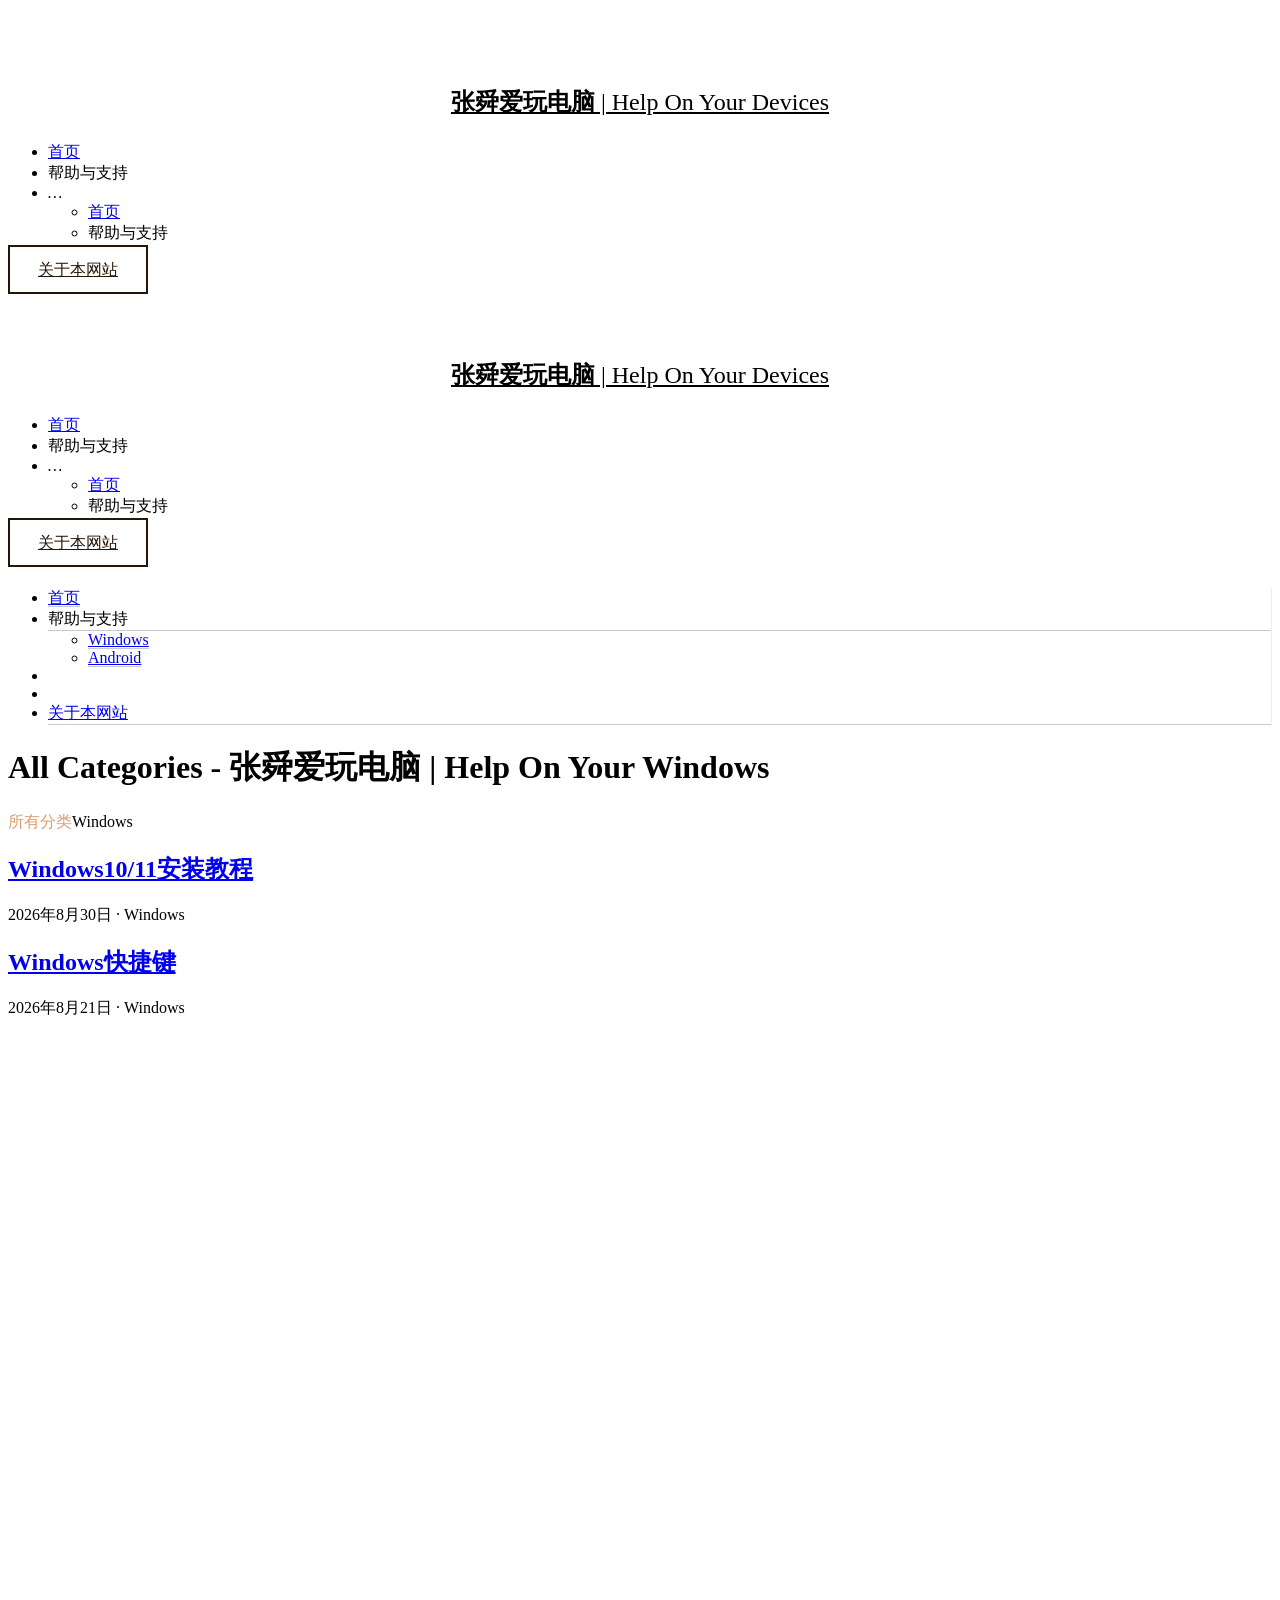
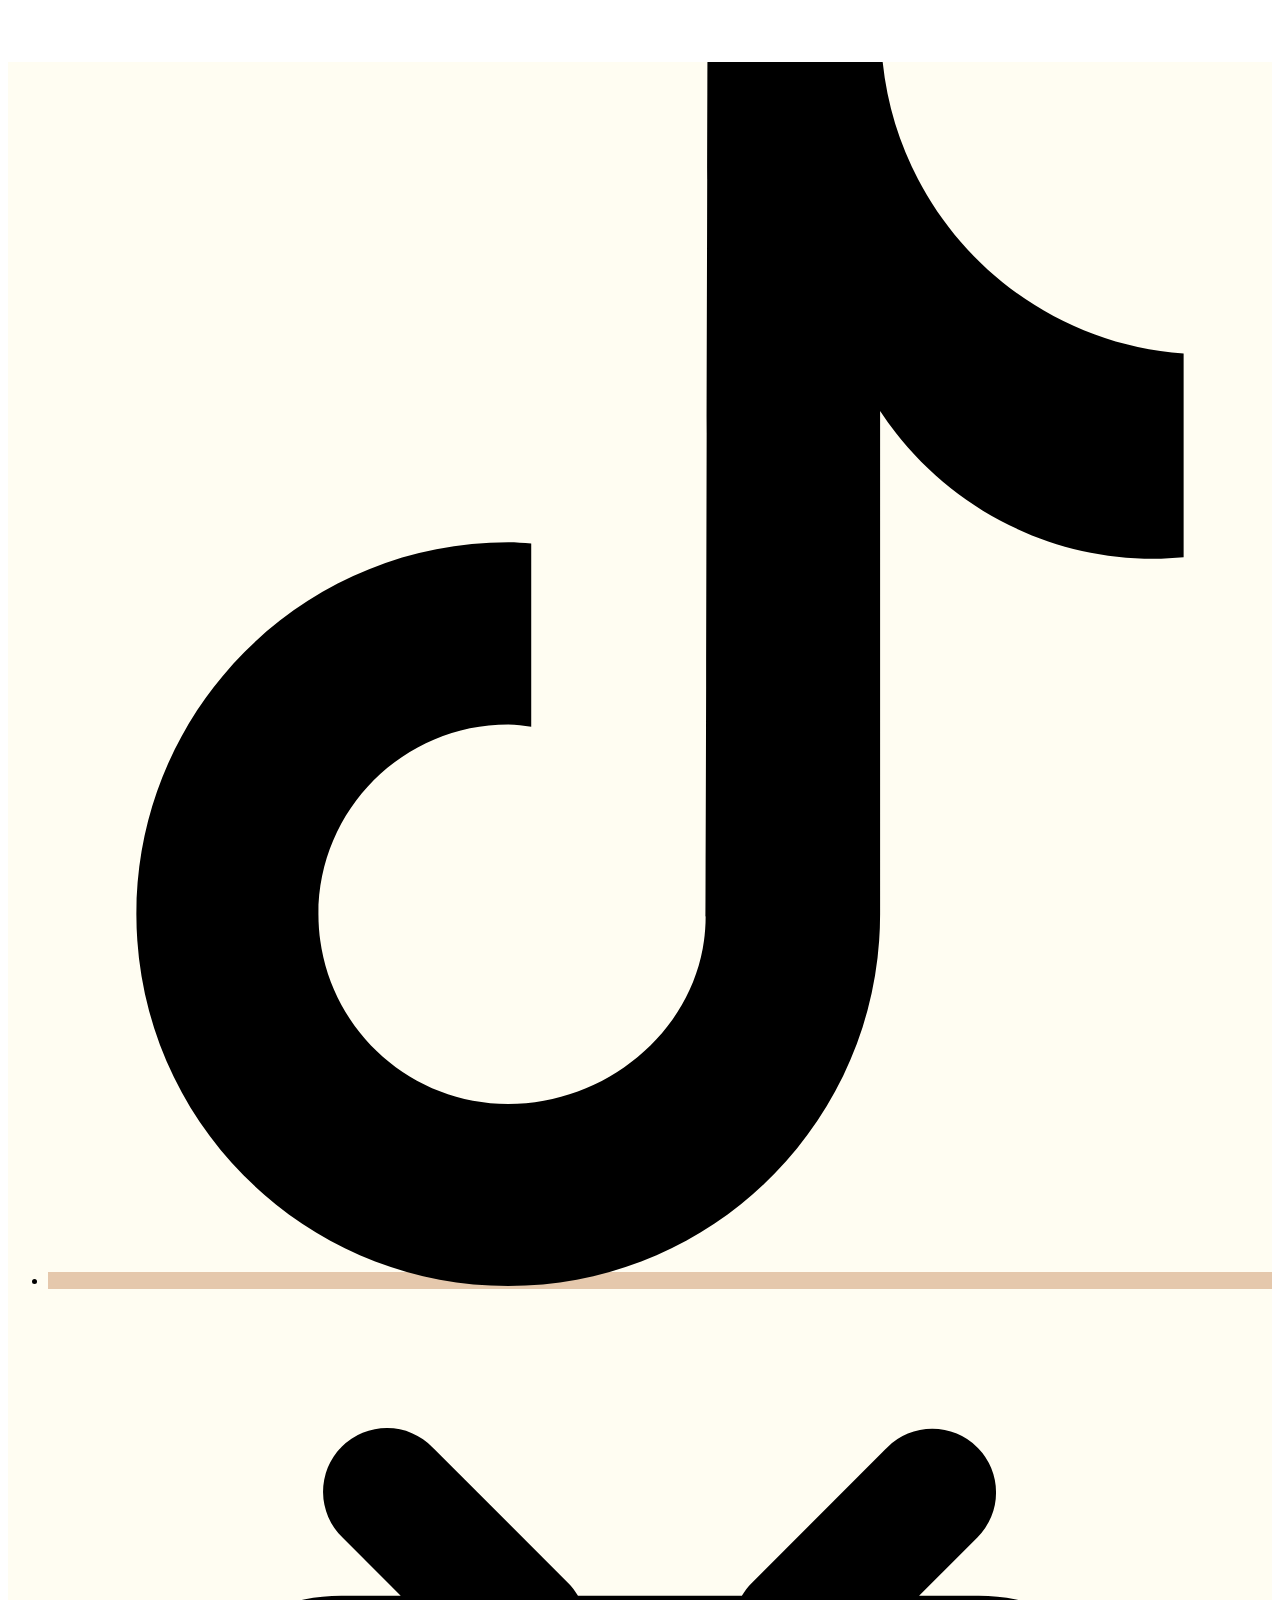
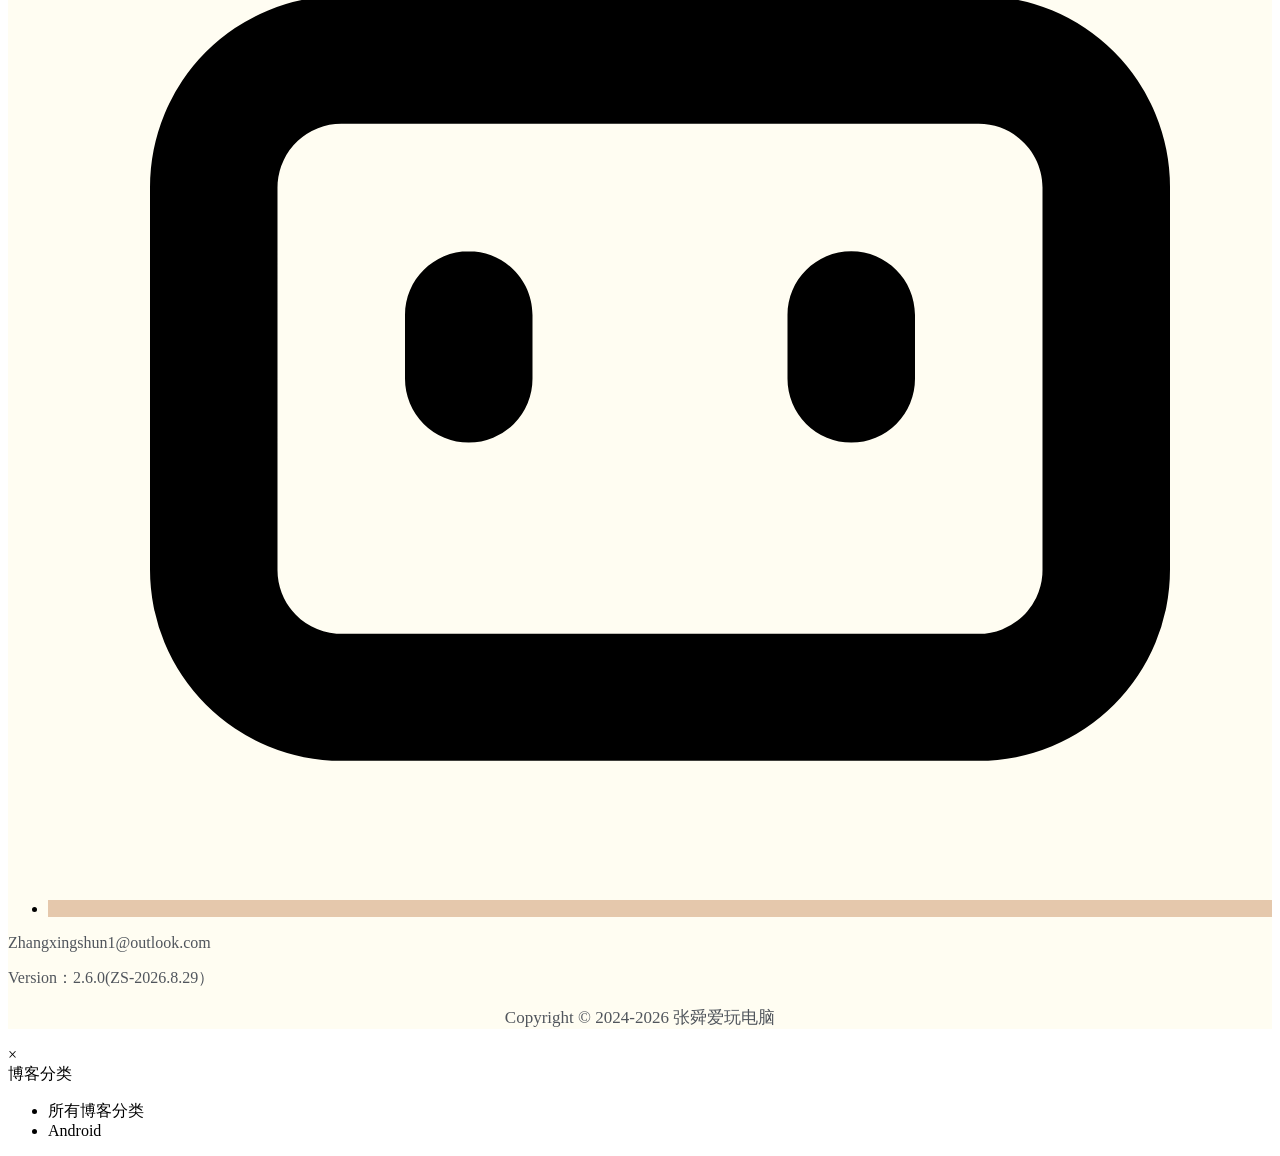
==== index.html @ d5bbf677 "Add static site root pages, blog and pages" ====
<!DOCTYPE html>
<html itemscope="" itemtype="http://schema.org/WebPage" lang="zh-CN" xmlns="http://www.w3.org/1999/xhtml" xmlns:og="http://ogp.me/ns#"><head>
<link rel="stylesheet" href="../../assets/css/inline-blog-categories-index.css"/>

<title>All Categories - 张舜爱玩电脑 | Help On Your Windows</title>
<!-- removing_gon has activated 100%, so we add not_removing_gon rollout for specific user -->


<meta content="text/html; charset=utf-8" http-equiv="Content-Type"/>
<meta content="width=device-width,initial-scale=1.0,user-scalable=yes,minimum-scale=1.0,maximum-scale=3.0" id="viewport" name="viewport"/>
<meta content="#ffffff" name="theme-color"/>




<link href="../../assets/main_v4.120c3380bda7862e0015.bundle-013b46f3.css" media="screen" rel="stylesheet" type="text/css"/>
<link defer="true" href="../../assets/FvThOzn_oIb22xNpss5MtjFCdyRO-04b8ef7e.png" rel="shortcut icon" type="image/x-icon"/>

<meta content="website" property="og:type"/>
<meta content="张舜爱玩电脑 | Help On Your Windows" property="og:title"/>

<meta content="../../assets/FvThOzn_oIb22xNpss5MtjFCdyRO-04b8ef7e.png" property="og:image"/>
<meta content="张舜爱玩电脑 | Help On Your Windows" property="og:site_name"/>
<meta content="2019-2026 Help On Your Windows" property="og:description"/>
<meta content="张舜爱玩电脑 | Help On Your Windows" itemprop="name"/>
<meta content="2019-2026 Help On Your Windows" itemprop="description"/>
<meta content="../../assets/FvThOzn_oIb22xNpss5MtjFCdyRO-04b8ef7e.png" itemprop="image"/>
<meta content="summary" name="twitter:card"/>
<meta content="张舜爱玩电脑 | Help On Your Windows" name="twitter:title"/>
<meta content="2019-2026 Help On Your Windows" name="twitter:description"/>
<meta content="../../assets/FvThOzn_oIb22xNpss5MtjFCdyRO-04b8ef7e.png" name="twitter:image"/>
<meta content="2019-2026 Help On Your Windows" name="description"/>
<meta content="" name="keywords"/>


<link href="../../assets/FvThOzn_oIb22xNpss5MtjFCdyRO-04b8ef7e.png" rel="apple-touch-icon" sizes="58x58"/>
<link href="../../assets/FvThOzn_oIb22xNpss5MtjFCdyRO-04b8ef7e.png" rel="apple-touch-icon" sizes="76x76"/>
<link href="../../assets/FvThOzn_oIb22xNpss5MtjFCdyRO-04b8ef7e.png" rel="apple-touch-icon" sizes="80x80"/>
<link href="../../assets/FvThOzn_oIb22xNpss5MtjFCdyRO-04b8ef7e.png" rel="apple-touch-icon" sizes="87x87"/>
<link href="../../assets/FvThOzn_oIb22xNpss5MtjFCdyRO-04b8ef7e.png" rel="apple-touch-icon" sizes="114x114"/>
<link href="../../assets/FvThOzn_oIb22xNpss5MtjFCdyRO-04b8ef7e.png" rel="apple-touch-icon" sizes="120x120"/>
<link href="../../assets/FvThOzn_oIb22xNpss5MtjFCdyRO-04b8ef7e.png" rel="apple-touch-icon" sizes="152x152"/>
<link href="../../assets/FvThOzn_oIb22xNpss5MtjFCdyRO-04b8ef7e.png" rel="apple-touch-icon" sizes="167x167"/>
<link href="../../assets/FvThOzn_oIb22xNpss5MtjFCdyRO-04b8ef7e.png" rel="apple-touch-icon" sizes="180x180"/>



<!-- CUSTOM_CODE_START -->
<!-- CUSTOM_CODE_END -->



<link href="../../assets/css/fonts.css" rel="stylesheet"/><link href="../../assets/css/site.css" rel="stylesheet"/><link href="../../assets/css/runtime.css" rel="stylesheet"/></head>
<body class="show_category locale-zh-CN" data-mobile-new-breakpoint-stage="1" id="user_sites" theme_name="s5-theme">
<div class="product-sxl" data-id="13001093" id="s-page-container">
<style>#nav-popover-panel.nav-dropdown-popover{z-index:999999;padding:0 0;width:-webkit-max-content;width:-moz-max-content;width:max-content;}#nav-popover-panel.nav-dropdown-popover .inner-content{background-color:white;border:none;border-radius:0;padding:unset;}#nav-popover-panel.nav-dropdown-popover .inner-content .panel-container{background-color:white;display:-webkit-box;display:-webkit-flex;display:-ms-flexbox;display:flex;}#nav-popover-panel.nav-dropdown-popover .inner-content .panel-container .sub-panel{border-left:solid 1px white;}#nav-popover-panel.nav-dropdown-popover .inner-content .panel-container .main-panel,#nav-popover-panel.nav-dropdown-popover .inner-content .panel-container .sub-panel{max-height:46vh;overflow-y:auto;}#nav-popover-panel.nav-dropdown-popover .inner-content .panel-container .main-panel .inner-container,#nav-popover-panel.nav-dropdown-popover .inner-content .panel-container .sub-panel .inner-container{display:-webkit-box;display:-webkit-flex;display:-ms-flexbox;display:flex;}#nav-popover-panel.nav-dropdown-popover .inner-content .panel-container .main-panel ul,#nav-popover-panel.nav-dropdown-popover .inner-content .panel-container .sub-panel ul{background-color:white;padding:0 0;display:-webkit-box;display:-webkit-flex;display:-ms-flexbox;display:flex;-webkit-flex-direction:column;-ms-flex-direction:column;flex-direction:column;text-align:left;box-shadow:none;margin:0;}#nav-popover-panel.nav-dropdown-popover .inner-content .panel-container .main-panel ul li,#nav-popover-panel.nav-dropdown-popover .inner-content .panel-container .sub-panel ul li{width:100%;padding:0 0;margin-left:0;margin-right:0;}#nav-popover-panel.nav-dropdown-popover .inner-content .panel-container .main-panel ul li a,#nav-popover-panel.nav-dropdown-popover .inner-content .panel-container .sub-panel ul li a,#nav-popover-panel.nav-dropdown-popover .inner-content .panel-container .main-panel ul li .s-nav-dropdown-item,#nav-popover-panel.nav-dropdown-popover .inner-content .panel-container .sub-panel ul li .s-nav-dropdown-item{display:-webkit-box;display:-webkit-flex;display:-ms-flexbox;display:flex;-webkit-align-items:center;-webkit-box-align:center;-ms-flex-align:center;align-items:center;outline:none;padding:15px;max-width:300px;box-sizing:border-box;cursor:pointer;word-break:break-word;left:0;border:none;background-color:inherit;}#nav-popover-panel.nav-dropdown-popover .inner-content .panel-container .main-panel ul li a:hover,#nav-popover-panel.nav-dropdown-popover .inner-content .panel-container .sub-panel ul li a:hover,#nav-popover-panel.nav-dropdown-popover .inner-content .panel-container .main-panel ul li .s-nav-dropdown-item:hover,#nav-popover-panel.nav-dropdown-popover .inner-content .panel-container .sub-panel ul li .s-nav-dropdown-item:hover,#nav-popover-panel.nav-dropdown-popover .inner-content .panel-container .main-panel ul li a.selected,#nav-popover-panel.nav-dropdown-popover .inner-content .panel-container .sub-panel ul li a.selected,#nav-popover-panel.nav-dropdown-popover .inner-content .panel-container .main-panel ul li .s-nav-dropdown-item.selected,#nav-popover-panel.nav-dropdown-popover .inner-content .panel-container .sub-panel ul li .s-nav-dropdown-item.selected{background-color:inherit;}#nav-popover-panel.nav-dropdown-popover .inner-content .panel-container .main-panel ul li a:hover,#nav-popover-panel.nav-dropdown-popover .inner-content .panel-container .sub-panel ul li a:hover,#nav-popover-panel.nav-dropdown-popover .inner-content .panel-container .main-panel ul li .s-nav-dropdown-item:hover,#nav-popover-panel.nav-dropdown-popover .inner-content .panel-container .sub-panel ul li .s-nav-dropdown-item:hover{background-color:white;}#nav-popover-panel.nav-dropdown-popover .inner-content .panel-container .main-panel ul li a:before,#nav-popover-panel.nav-dropdown-popover .inner-content .panel-container .sub-panel ul li a:before,#nav-popover-panel.nav-dropdown-popover .inner-content .panel-container .main-panel ul li .s-nav-dropdown-item:before,#nav-popover-panel.nav-dropdown-popover .inner-content .panel-container .sub-panel ul li .s-nav-dropdown-item:before,#nav-popover-panel.nav-dropdown-popover .inner-content .panel-container .main-panel ul li a:after,#nav-popover-panel.nav-dropdown-popover .inner-content .panel-container .sub-panel ul li a:after,#nav-popover-panel.nav-dropdown-popover .inner-content .panel-container .main-panel ul li .s-nav-dropdown-item:after,#nav-popover-panel.nav-dropdown-popover .inner-content .panel-container .sub-panel ul li .s-nav-dropdown-item:after{content:none;}#nav-popover-panel.nav-dropdown-popover .inner-content .panel-container .main-panel ul li a .s-nav-text,#nav-popover-panel.nav-dropdown-popover .inner-content .panel-container .sub-panel ul li a .s-nav-text,#nav-popover-panel.nav-dropdown-popover .inner-content .panel-container .main-panel ul li .s-nav-dropdown-item .s-nav-text,#nav-popover-panel.nav-dropdown-popover .inner-content .panel-container .sub-panel ul li .s-nav-dropdown-item .s-nav-text,#nav-popover-panel.nav-dropdown-popover .inner-content .panel-container .main-panel ul li a .s-nav-dropdown-text,#nav-popover-panel.nav-dropdown-popover .inner-content .panel-container .sub-panel ul li a .s-nav-dropdown-text,#nav-popover-panel.nav-dropdown-popover .inner-content .panel-container .main-panel ul li .s-nav-dropdown-item .s-nav-dropdown-text,#nav-popover-panel.nav-dropdown-popover .inner-content .panel-container .sub-panel ul li .s-nav-dropdown-item .s-nav-dropdown-text{line-height:1.5;background:inherit;color:inherit;word-break:break-word;overflow :hidden;text-overflow:ellipsis;display:-webkit-box;-webkit-line-clamp:2;-webkit-box-orient:vertical;}#nav-popover-panel.nav-dropdown-popover .inner-content .panel-container .main-panel ul li a:not(.selected),#nav-popover-panel.nav-dropdown-popover .inner-content .panel-container .sub-panel ul li a:not(.selected),#nav-popover-panel.nav-dropdown-popover .inner-content .panel-container .main-panel ul li .s-nav-dropdown-item:not(.selected),#nav-popover-panel.nav-dropdown-popover .inner-content .panel-container .sub-panel ul li .s-nav-dropdown-item:not(.selected){color:#2e2e2f;}.css-12ihcb7#nav-popover-panel.nav-dropdown-popover{position:fixed;left:0px;top:0px;right:px;bottom:px;display:none;padding-top:0px;margin-left:unset !important;}.css-12ihcb7#nav-popover-panel.nav-dropdown-popover .inner-content{box-shadow:none;}.css-12ihcb7#nav-popover-panel.nav-dropdown-popover .inner-content .panel-container{-webkit-flex-direction:row;-ms-flex-direction:row;flex-direction:row;}.css-12ihcb7#nav-popover-panel.nav-dropdown-popover .inner-content .panel-container .main-panel ul li a:hover,.css-12ihcb7#nav-popover-panel.nav-dropdown-popover .inner-content .panel-container .sub-panel ul li a:hover,.css-12ihcb7#nav-popover-panel.nav-dropdown-popover .inner-content .panel-container .main-panel ul li .s-nav-dropdown-item:hover,.css-12ihcb7#nav-popover-panel.nav-dropdown-popover .inner-content .panel-container .sub-panel ul li .s-nav-dropdown-item:hover,.css-12ihcb7#nav-popover-panel.nav-dropdown-popover .inner-content .panel-container .main-panel ul li a.selected,.css-12ihcb7#nav-popover-panel.nav-dropdown-popover .inner-content .panel-container .sub-panel ul li a.selected,.css-12ihcb7#nav-popover-panel.nav-dropdown-popover .inner-content .panel-container .main-panel ul li .s-nav-dropdown-item.selected,.css-12ihcb7#nav-popover-panel.nav-dropdown-popover .inner-content .panel-container .sub-panel ul li .s-nav-dropdown-item.selected{color:#d47125;}.css-12ihcb7#nav-popover-panel.nav-dropdown-popover .inner-content .panel-container .main-panel ul li a i.fa,.css-12ihcb7#nav-popover-panel.nav-dropdown-popover .inner-content .panel-container .sub-panel ul li a i.fa,.css-12ihcb7#nav-popover-panel.nav-dropdown-popover .inner-content .panel-container .main-panel ul li .s-nav-dropdown-item i.fa,.css-12ihcb7#nav-popover-panel.nav-dropdown-popover .inner-content .panel-container .sub-panel ul li .s-nav-dropdown-item i.fa{margin:0 0 0 10px;}#s-content .css-p1lqz7.s-common-button.s-custom-btn,#section-selector-wrapper .css-p1lqz7.s-common-button.s-custom-btn,#s-use-site-style-config-container .css-p1lqz7.s-common-button.s-custom-btn{color:#271507;border:2px solid #271507;background:transparent;padding:14px 28px;}.css-pa7kn5 .s-top-padding-large.s-section:not(.s-slider-section):not(.s-grid-section),.css-pa7kn5 .s-top-padding-large.s-grid-section:not(._wide),.css-pa7kn5 .s-top-padding-large.s-new-grid-section:not(.padding-adjust),.css-pa7kn5 .s-top-padding-large.s-section.s-new-grid-section.padding-adjust{padding-top:150px !important;}.css-pa7kn5 .s-bottom-padding-large.s-section:not(.s-slider-section):not(.s-grid-section),.css-pa7kn5 .s-bottom-padding-large.s-grid-section:not(._wide):not(.padding-adjust),.css-pa7kn5 .s-bottom-padding-large.s-new-grid-section:not(.padding-adjust),.css-pa7kn5 .s-bottom-padding-large.s-section.s-new-grid-section.padding-adjust{padding-bottom:150px !important;}.css-pa7kn5 .s-top-padding-half.s-section:not(.s-slider-section):not(.s-grid-section),.css-pa7kn5 .s-top-padding-half.s-grid-section:not(._wide):not(.padding-adjust),.css-pa7kn5 .s-top-padding-half.s-new-grid-section:not(.padding-adjust),.css-pa7kn5 .s-top-padding-half.s-section.s-new-grid-section.padding-adjust{padding-top:138px;}@media screen and (max-width:767px){.css-pa7kn5 .s-top-padding-half.s-section:not(.s-slider-section):not(.s-grid-section),.css-pa7kn5 .s-top-padding-half.s-grid-section:not(._wide):not(.padding-adjust),.css-pa7kn5 .s-top-padding-half.s-new-grid-section:not(.padding-adjust),.css-pa7kn5 .s-top-padding-half.s-section.s-new-grid-section.padding-adjust{padding-top:125px;}}.css-pa7kn5 .s-bottom-padding-half.s-section:not(.s-slider-section):not(.s-grid-section),.css-pa7kn5 .s-bottom-padding-half.s-grid-section:not(._wide):not(.padding-adjust),.css-pa7kn5 .s-bottom-padding-half.s-new-grid-section:not(.padding-adjust),.css-pa7kn5 .s-bottom-padding-half.s-section.s-new-grid-section.padding-adjust{padding-bottom:calc( 40px + 0px );}@media screen and (max-width:767px){.css-pa7kn5 .s-bottom-padding-half.s-section:not(.s-slider-section):not(.s-grid-section),.css-pa7kn5 .s-bottom-padding-half.s-grid-section:not(._wide):not(.padding-adjust),.css-pa7kn5 .s-bottom-padding-half.s-new-grid-section:not(.padding-adjust),.css-pa7kn5 .s-bottom-padding-half.s-section.s-new-grid-section.padding-adjust{padding-bottom:calc( 27px + 0px );}}.css-pa7kn5 .s-top-padding-none.s-section:not(.s-slider-section):not(.s-grid-section),.css-pa7kn5 .s-top-padding-none.s-grid-section:not(._wide):not(.padding-adjust),.css-pa7kn5 .s-top-padding-none.s-new-grid-section:not(.padding-adjust),.css-pa7kn5 .s-top-padding-none.s-section.s-new-grid-section.padding-adjust{padding-top:98px;}.css-pa7kn5 .s-bottom-padding-none.s-section:not(.s-slider-section):not(.s-grid-section),.css-pa7kn5 .s-bottom-padding-none.s-grid-section:not(._wide):not(.padding-adjust),.css-pa7kn5 .s-bottom-padding-none.s-new-grid-section:not(.padding-adjust),.css-pa7kn5 .s-bottom-padding-none.s-section.s-new-grid-section.padding-adjust{padding-bottom:0;}.css-pa7kn5 .s-section:not(.s-slider-section):not(.s-grid-section),.css-pa7kn5 .s-grid-section:not(._wide):not(.padding-adjust),.css-pa7kn5 .s-new-grid-section:not(.padding-adjust),.css-pa7kn5 .s-section.s-new-grid-section.padding-adjust{padding-top:178px;padding-bottom:80px;}@media screen and (max-width:767px){.css-pa7kn5 .s-section:not(.s-slider-section):not(.s-grid-section),.css-pa7kn5 .s-grid-section:not(._wide):not(.padding-adjust),.css-pa7kn5 .s-new-grid-section:not(.padding-adjust),.css-pa7kn5 .s-section.s-new-grid-section.padding-adjust{padding-top:151px;padding-bottom:53px;}}@media screen and (max-width:767px){.css-pa7kn5 .s-section:not(.s-slider-section):not(.s-grid-section).s-section-mobile-height-full,.css-pa7kn5 .s-grid-section:not(._wide):not(.padding-adjust).s-section-mobile-height-full,.css-pa7kn5 .s-new-grid-section:not(.padding-adjust).s-section-mobile-height-full,.css-pa7kn5 .s-section.s-new-grid-section.padding-adjust.s-section-mobile-height-full{min-height:calc( 100vh - var(--s-mobile-nav-height) - var(--s-mobile-actions-height) );}}.css-pa7kn5 .s-section.s-slider-section .iosslider.with-adjust .slider .inner{padding-top:80px;padding-bottom:80px;}@media screen and (max-width:767px){.css-pa7kn5 .s-section.s-slider-section .iosslider.with-adjust .slider .inner{padding-top:53px;padding-bottom:53px;}}.css-1jeoon1 .s-section:not(.s-slider-section):not(.s-grid-section):not(.s-new-gallery-section):not(.s-blog-section):not(.s-store-section):not(.s-new-media-section):not(.s-accordion-section){display:-webkit-box;display:-webkit-flex;display:-ms-flexbox;display:flex;-webkit-box-pack:center;-webkit-justify-content:center;-ms-flex-pack:center;justify-content:center;-webkit-align-items:center;-webkit-box-align:center;-ms-flex-align:center;align-items:center;box-sizing:border-box;min-height:calc(100vh - 0px) !important;}@media screen and (max-width:727px){.css-1jeoon1 .s-section:not(.s-slider-section):not(.s-grid-section):not(.s-new-gallery-section):not(.s-blog-section):not(.s-store-section):not(.s-new-media-section):not(.s-accordion-section){min-height:calc(100vh - var(--s-mobile-nav-height) - var(--s-mobile-actions-height)) !important;}}.css-1jeoon1 .s-section:not(.s-slider-section):not(.s-grid-section):not(.s-new-gallery-section):not(.s-blog-section):not(.s-store-section):not(.s-new-media-section):not(.s-accordion-section) .container{margin:0 3%;max-width:94%;box-sizing:border-box;width:1200px !important;}#s-content .css-5f6ijg.s-common-button.s-custom-btn,#section-selector-wrapper .css-5f6ijg.s-common-button.s-custom-btn,#s-use-site-style-config-container .css-5f6ijg.s-common-button.s-custom-btn{color:rgba(0,0,0,0.8);background:#e7a777;border:1px solid rgba(0,0,0,0.1);background-clip:padding-box;}.css-owv3vc{display:-webkit-box;display:-webkit-flex;display:-ms-flexbox;display:flex;-webkit-box-pack:center;-webkit-justify-content:center;-ms-flex-pack:center;justify-content:center;}.css-owv3vc > a{margin:unset;}.css-inqda5.s-footer-section .s-footer-text,.css-inqda5.s-footer-section .s-terms-link{color:#50555c;}.css-vtybll.s-footer-section .s-footer-text a{color:#a9aeb2;}.css-1ldiy5p.s-footer-section .s-component.s-social-media ul.s-social-media-buttons .s-social-icon{background:rgba(204,148,105,0.5);}</style><div data-hypernova-emotion-id="9komjz,12ihcb7,p1lqz7,pa7kn5,1jeoon1,5f6ijg,owv3vc,inqda5,vtybll,1ldiy5p" data-hypernova-id="92e3f720-f6b4-46d9-b3ee-b485f887a705" data-hypernova-key="SiteBootstrapper"><div id="s-page-client-container"><div><div class="s-variation-default s-custom-colors s-font-body-default s-font-title-default s-font-heading-thinnerhei s-font-button-default s-font-nav_item-default s-font-nav_dropdown-default s-font-weight-body-default s-font-weight-title-default s-font-weight-heading-default s-font-weight-button-default s-font-weight-nav_item-default s-font-weight-nav_dropdown-default s-template-s5-theme s-theme-alignment-center s-blog-categories-page-content" id="s-content" lang="zh" style="--s-mobile-nav-height: 60px; --s-mobile-actions-height: 0px;"><div style="margin: auto;"><div><style id="color-style-tag">.s-custom-colors .s-bg-overlay:before{background:rgba(1,1,0,0.35);}.s-custom-colors .s-component.s-social-media ul.s-social-media-buttons .s-social-icon{background:rgba(218,157,112,0.5);}.s-custom-colors .fixed-login-container .login-container{background: #da9d70;}.s-custom-colors .s-ecommerce-row-view-product .s-ecommerce-row-view-product-thumbnail-list ul li.current{border: 2px solid #da9d70}.s-custom-colors .s-ecommerce-card-view-wrapper .s-ecommerce-card-view-card .s-ecommerce-card-view-card-stock-warning{background: #da9d70;}.s-custom-colors .s-ecommerce-shopping-cart-wrapper .s-ecommerce-shopping-cart{background: #da9d70;}.s-custom-colors .s-ecommerce-shopping-cart-wrapper .s-ecommerce-shopping-cart.hovered{background: #da9d70;}.s-custom-colors .s-ecommerce-shopping-cart-wrapper .s-ecommerce-shopping-cart-mobile{
        background: #dbdbdb;
        border-top: 1px solid #afafaf;}.s-custom-colors .s-ecommerce-shopping-cart-wrapper .s-ecommerce-shopping-cart-mobile .check-btn{background: #da9d70;}.s-custom-colors .s-ecommerce-animation-item{
        border: 2px solid #da9d70;
        color: #da9d70;}.s-custom-colors .s-ecommerce-row-view-product .mobile-select .price-label{color: #da9d70}.s-custom-colors .s-ecommerce-row-view-product .mobile-select .variation-item.selected{border: 1px solid #da9d70; background: #da9d70;}.s-custom-colors .s-ecommerce-row-view-product .mobile-select .add-btn{background: #da9d70;}.s-custom-colors .s-ecommerce-row-view-product .slider-wrapper .slider-dot-wrapper .slider-dot{border: 1px solid #da9d70}.s-custom-colors .s-ecommerce-row-view-product .slider-wrapper .slider-dot-wrapper .slider-dot.selected{background: #da9d70}.s-custom-colors .s-section .category-link-item.selected{color: #da9d70;}.s-custom-colors .s-section .category-link-item.selected:after{background: #da9d70}.s-custom-colors .s-section .category-link-item-wrapper:hover .category-link-item:not(.no-hover){color: #da9d70;}.s-custom-colors .s-ecommerce .s-ecommerce-products-wrapper .s-ecommerce-card-view-wrapper .s-ecommerce-card-view-detail .s-ecommerce-card-view-detail-header .next-product-btn{color: #da9d70;}.s-custom-colors .s-ecommerce .s-ecommerce-products-wrapper .s-ecommerce-card-view-wrapper .s-ecommerce-card-view-detail .s-ecommerce-card-view-detail-header .prev-product-btn{color: #da9d70;}.s-custom-colors .s-ecommerce .s-ecommerce-products-wrapper .s-ecommerce-card-view-wrapper .s-ecommerce-card-view-detail .s-ecommerce-card-view-detail-header .back-btn{color: #da9d70;}.s-custom-colors .s-ecommerce .s-ecommerce-products-wrapper .s-ecommerce-card-view-wrapper .s-ecommerce-card-view-detail .s-ecommerce-card-view-detail-header .next-product-btn:hover{color: #e1b08c;}.s-custom-colors .s-ecommerce .s-ecommerce-products-wrapper .s-ecommerce-card-view-wrapper .s-ecommerce-card-view-detail .s-ecommerce-card-view-detail-header .prev-product-btn:hover{color: #e1b08c;}.s-custom-colors .s-ecommerce .s-ecommerce-products-wrapper .s-ecommerce-card-view-wrapper .s-ecommerce-card-view-detail .s-ecommerce-card-view-detail-header .back-btn:hover{color: #e1b08c;}.s-custom-colors .s-donation-section .s-component.s-donation .s-donation-progress .progress-bar .progress{background: #da9d70}.s-custom-colors .s-donation-section .s-component.s-donation .s-donation-progress .progress-bar .indicator:before{background: #da9d70}.s-custom-colors .s-donation-section .s-component.s-donation .s-donation-progress .progress-bar .indicator:after{border-top-color: #da9d70}.s-custom-colors {--main-color: #da9d70}.s-custom-colors .s-theme-color-1{color: #da9d70}.s-custom-colors .s-bg-theme-color-1{background-color: #da9d70}.s-custom-colors .s-bg-theme-color-fade-1{background-color: rgba(218,157,112,0.07)}.s-custom-colors .s-bg-theme-color-fade-2{background-color: rgba(218,157,112,0.2)}.s-custom-colors .s-border-theme-color-1{border-color: #da9d70}.s-custom-colors .s-button-theme-style{background-color: rgba(218,157,112,0.2); color: #da9d70}.s-custom-colors .s-button-theme-style-shadow{background-color: rgba(218,157,112,0.2); box-shadow: 0px 3px 0 rgba(218,157,112,0.2); color: #da9d70}.s-custom-colors .s-button-theme-style-border{background-color: rgba(218,157,112,0.2); border: 2px solid rgba(218,157,112,0.2); color: #da9d70}.s-custom-colors .s-button-theme-style-important{background-color: rgba(218,157,112,0.2) !important; color: #da9d70 !important}
.s-custom-colors .navigator .nav-container .nav ul li a:hover,
.s-custom-colors .navigator .nav-container .nav ul li a.selected {
  background: #ededed;
}
.s-custom-colors .navigator .nav-container .nav ul.items li,
.s-custom-colors .navigator .nav-container .nav ul.items,
.s-custom-colors .navigator {
  border-color: #c9c9c9;
}

.s-custom-colors .dummy-shadow {
  box-shadow: #dbdbdb 0 0 10px 0 inset;
}
.navbar-drawer.site-drawer ul#nav-drawer-list {
  border-right: 1px solid #ededed;
}
.navbar-drawer.site-drawer ul#nav-drawer-list li a.selected {
  background: #ededed;
  box-shadow: 5px 0 0 0 #c9c9c9 inset;
}
.navbar-drawer.site-drawer ul#nav-drawer-list li {
  a:not(.social-media-link):not(.mobile-nav-button .s-common-button), .s-mobile-nav-dropdown-item, .s-mobile-membership-login-nav-item, .s-mobile-multi-lang, .s-mobile-nav-btn {
    border-bottom: 1px solid #c9c9c9;
  }
}.s-custom-colors .s-text-color-custom1{ color: #e7a777; }
.s-custom-colors .s-text-color-custom2{ color: #020201; }
</style><style id="font-style-tag">
    #s-content.s-font-heading-thinnerhei .s-font-heading {
      font-family: "Open Sans", "open_sans", "Lucida Grande", "Verdana", "Pingfang SC", "Pingfang TC", "Hiragino Sans GB", "Microsoft YaHei", serif;
    }
    #s-content.s-font-heading-thinnerhei .s-font-heading:lang(ja) {
      font-family: "Open Sans", "open_sans", "Lucida Grande", "Verdana", "Pingfang SC", "Pingfang TC", "Hiragino Sans GB", "Microsoft YaHei", "ヒラギノ角ゴ Pro W3","Hiragino Kaku Gothic Pro",Osaka,"メイリオ",Meiryo,"ＭＳ Ｐゴシック","MS PGothic", serif
    }
    #s-content.s-font-heading-thinnerhei .s-font-heading:lang(zh-cn),
    #s-content.s-font-heading-thinnerhei .s-font-heading:lang(sxl),
    #s-content.s-font-heading-thinnerhei .s-font-heading:lang(zh) {
      font-family: "Open Sans", "open_sans", "Lucida Grande", "Verdana", "Pingfang SC", "Pingfang TC", "Hiragino Sans GB", "Microsoft YaHei", Cardo, STSong, "Songti SC", SimSun, "PingFang SC", "Microsoft YaHei", 微软雅黑, STXihei, 华文细黑, serif
    }
    #s-content.s-font-heading-thinnerhei .s-font-heading:lang(zh-tw) {
      font-family: "Open Sans", "open_sans", "Lucida Grande", "Verdana", "Pingfang SC", "Pingfang TC", "Hiragino Sans GB", "Microsoft YaHei", 'PingFang TC','Microsoft JhengHei',"微軟正黑體",STXihei, serif;
    }
  </style></div><div class="s-nav navigator css-1q65qf1 css-1ove99u0" font-size="100%" id="f_a7eefaef-c78a-4fe1-925d-f515062961c4" name="topBar" style="--borderColor: #000; --textColor: #d47125; --blockTextColor: #ffffff; --blockBackgroundColor: #d47125;" type="NavTheme"><div class="s-navbar-desktop s-navbar-desktop-normal s-bg-dark-text s-new-layout topBar s-new-layout-a s-layout-version-a-v2 s-nav-spacing-compact s-nav-highlight-underline s-nav-drop-shadow-no s-nav-sticky-drop-shadow-default css-1eummce overlaps-content has-new-layout has-image2 has-button has-social-media-contact-lists has-title s-nav-transparent-desktop remaining-text-color-logic"><div class="s-nav-inner nav-item-loaded"><div class="s-nav-inner-wrap"><div class="s-logo"><div class="css-fisrrk css-bpty50"><div class="s-logo-image-normal"><div class="s-logo-image image1"><div class="s-component s-image"><div><div class="s-component-content"><div class="s-img-wrapper"><a aria-label="image link" href="../../index.html"><img alt="" class="crop-default" data-description="" height="300" src="../../assets/FvThOzn_oIb22xNpss5MtjFCdyRO-04b8ef7e.png" style="width: auto; height: auto; border-radius: 8px;" title="" width="300"/></a></div></div></div></div></div></div><div class="s-logo-image-alternative"><div class="s-logo-image image1"><div class="s-component s-image"><div><div class="s-component-content"><div class="s-img-wrapper"><a aria-label="image link" href="../../index.html"><img alt="" class="crop-default" data-description="" height="300" src="../../assets/FvThOzn_oIb22xNpss5MtjFCdyRO-04b8ef7e.png" style="width: auto; height: auto; border-radius: 8px;" title="" width="300"/></a></div></div></div></div></div><div class="s-logo-image image2"><div class="s-component s-image"><div><div class="s-component-content"><div class="s-img-wrapper"><img alt="" class="crop-default" data-description="" height="300" src="../../assets/power-5c50869b.png" style="width: auto; height: auto;" title="" width="300"/></div></div></div></div></div></div></div></div><div class="s-logo-title"><div class="s-component s-text"><div class=""><div class="s-component-content s-font-title" style="white-space: pre-wrap;"><div class="s-rich-text-wrapper" style="display: block; "><p class="font-size-tag-custom s-rich-text-wrapper" style="text-align: center; font-size: 24px;"><span style="color: var(--s-pre-color12);"><a data-type="undefined" href="../../index.html" style="color: var(--s-pre-color12);" target="_blank"><strong>张舜爱玩电脑</strong></a></span><span style="color: var(--s-pre-color12);"><a data-type="undefined" href="../../index.html" style="color: var(--s-pre-color12);" target="_blank"> | Help On Your Devices</a></span></p></div></div></div></div></div><div class="s-nav-items-and-links"><ul class="s-uncollapsed-nav"><li class="s-nav-li"><div class="s-nav-link-container"><a href="../../index.html" target="_self"><span class="s-font-nav_item s-nav-text">首页</span></a></div></li><li class="s-nav-li s-navbar-dropdown _down"><div class="s-nav-link-container located-dropdown-item" style="position: relative; pointer-events: auto;"><div><div class="s-nav-link-container"><div class="s-nav-dropdown-item" style="display: flex; align-items: center; justify-content: space-between;"><span class="s-font-nav_item s-nav-dropdown-text">帮助与支持 </span><i class="fa drop-down-icon-bold fas fa-chevron-down" style="display: inline;"></i></div></div></div><div class="nav-dropdown-popover css-12ihcb7" id="nav-popover-panel"><div class="inner-content"><div class="panel-container s-variation-default s-custom-colors s-font-body-default s-font-title-default s-font-heading-thinnerhei s-font-button-default s-font-nav_item-default s-font-nav_dropdown-default s-font-weight-body-default s-font-weight-title-default s-font-weight-heading-default s-font-weight-button-default s-font-weight-nav_item-default s-font-weight-nav_dropdown-default" id="nav-dropdown-panel"><style id="font-style-tag-nav-dropdown-panel">
    #nav-dropdown-panel.s-font-heading-thinnerhei .s-font-heading {
      font-family: "Open Sans", "open_sans", "Lucida Grande", "Verdana", "Pingfang SC", "Pingfang TC", "Hiragino Sans GB", "Microsoft YaHei", serif;
    }
    #nav-dropdown-panel.s-font-heading-thinnerhei .s-font-heading:lang(ja) {
      font-family: "Open Sans", "open_sans", "Lucida Grande", "Verdana", "Pingfang SC", "Pingfang TC", "Hiragino Sans GB", "Microsoft YaHei", "ヒラギノ角ゴ Pro W3","Hiragino Kaku Gothic Pro",Osaka,"メイリオ",Meiryo,"ＭＳ Ｐゴシック","MS PGothic", serif
    }
    #nav-dropdown-panel.s-font-heading-thinnerhei .s-font-heading:lang(zh-cn),
    #nav-dropdown-panel.s-font-heading-thinnerhei .s-font-heading:lang(sxl),
    #nav-dropdown-panel.s-font-heading-thinnerhei .s-font-heading:lang(zh) {
      font-family: "Open Sans", "open_sans", "Lucida Grande", "Verdana", "Pingfang SC", "Pingfang TC", "Hiragino Sans GB", "Microsoft YaHei", Cardo, STSong, "Songti SC", SimSun, "PingFang SC", "Microsoft YaHei", 微软雅黑, STXihei, 华文细黑, serif
    }
    #nav-dropdown-panel.s-font-heading-thinnerhei .s-font-heading:lang(zh-tw) {
      font-family: "Open Sans", "open_sans", "Lucida Grande", "Verdana", "Pingfang SC", "Pingfang TC", "Hiragino Sans GB", "Microsoft YaHei", 'PingFang TC','Microsoft JhengHei',"微軟正黑體",STXihei, serif;
    }
  </style><div class="main-panel"><ul><li><a class="s-nav-dropdown-item" href="../../windows.html" target="_self"><span class="s-font-nav_dropdown s-nav-text">Windows</span></a></li><li><a class="s-nav-dropdown-item" href="../../android.html" target="_self"><span class="s-font-nav_dropdown s-nav-text">Android</span></a></li></ul></div></div></div></div></div></li><li class="s-nav-li s-nav-ellipsis s-navbar-dropdown _down hidden"><div class="s-nav-link-container"><span class="s-font-body s-nav-dropdown-text" style="display: flex; align-items: center;"><i class="ellipsis-icon">… </i> <i class="fa drop-down-icon-bold fas fa-chevron-down" style="display: inline;"></i></span></div><ul class="s-collapsed-nav"><li class="s-nav-li"><div class="s-nav-link-container"><a href="../../index.html" target="_self"><span class="s-font-nav_item s-nav-text">首页</span></a></div></li><li class="s-nav-li s-navbar-dropdown _right"><div class="s-nav-link-container located-dropdown-item" style="position: relative; pointer-events: auto;"><div><div class="s-nav-link-container"><div class="s-nav-dropdown-item" style="display: flex; align-items: center; justify-content: space-between;"><span class="s-font-nav_item s-nav-dropdown-text">帮助与支持 </span><i class="fa drop-down-icon-bold fas fa-chevron-right" style="display: inline;"></i></div></div></div><div class="nav-dropdown-popover css-12ihcb7" id="nav-popover-panel"><div class="inner-content"><div class="panel-container s-variation-default s-custom-colors s-font-body-default s-font-title-default s-font-heading-thinnerhei s-font-button-default s-font-nav_item-default s-font-nav_dropdown-default s-font-weight-body-default s-font-weight-title-default s-font-weight-heading-default s-font-weight-button-default s-font-weight-nav_item-default s-font-weight-nav_dropdown-default" id="nav-dropdown-panel"><style id="font-style-tag-nav-dropdown-panel">
    #nav-dropdown-panel.s-font-heading-thinnerhei .s-font-heading {
      font-family: "Open Sans", "open_sans", "Lucida Grande", "Verdana", "Pingfang SC", "Pingfang TC", "Hiragino Sans GB", "Microsoft YaHei", serif;
    }
    #nav-dropdown-panel.s-font-heading-thinnerhei .s-font-heading:lang(ja) {
      font-family: "Open Sans", "open_sans", "Lucida Grande", "Verdana", "Pingfang SC", "Pingfang TC", "Hiragino Sans GB", "Microsoft YaHei", "ヒラギノ角ゴ Pro W3","Hiragino Kaku Gothic Pro",Osaka,"メイリオ",Meiryo,"ＭＳ Ｐゴシック","MS PGothic", serif
    }
    #nav-dropdown-panel.s-font-heading-thinnerhei .s-font-heading:lang(zh-cn),
    #nav-dropdown-panel.s-font-heading-thinnerhei .s-font-heading:lang(sxl),
    #nav-dropdown-panel.s-font-heading-thinnerhei .s-font-heading:lang(zh) {
      font-family: "Open Sans", "open_sans", "Lucida Grande", "Verdana", "Pingfang SC", "Pingfang TC", "Hiragino Sans GB", "Microsoft YaHei", Cardo, STSong, "Songti SC", SimSun, "PingFang SC", "Microsoft YaHei", 微软雅黑, STXihei, 华文细黑, serif
    }
    #nav-dropdown-panel.s-font-heading-thinnerhei .s-font-heading:lang(zh-tw) {
      font-family: "Open Sans", "open_sans", "Lucida Grande", "Verdana", "Pingfang SC", "Pingfang TC", "Hiragino Sans GB", "Microsoft YaHei", 'PingFang TC','Microsoft JhengHei',"微軟正黑體",STXihei, serif;
    }
  </style><div class="main-panel"><ul><li><a class="s-nav-dropdown-item" href="../../windows.html" target="_self"><span class="s-font-nav_dropdown s-nav-text">Windows</span></a></li><li><a class="s-nav-dropdown-item" href="../../android.html" target="_self"><span class="s-font-nav_dropdown s-nav-text">Android</span></a></li></ul></div></div></div></div></div></li></ul></li></ul></div><div class="s-nav-link-container s-nav-btn"><div class="s-button-package button-fill-solid full-width-on-mobile css-ipdc46 css-1eq0yei0"><div class="s-button s-component"><div><div class="s-component-content"><a class="s-common-button s-custom-btn css-p1lqz7 s-font-button mobile-automatic pc-small ghost" data-component="button" data-is-nav-btn="true" data-type="Section" href="../../2.html" target="_self">关于本网站</a></div></div></div></div></div></div></div></div><div class="s-navbar-desktop s-navbar-desktop-fixed s-bg-dark-text s-new-layout topBar s-new-layout-a s-layout-version-a-v2 s-nav-spacing-compact s-nav-highlight-underline s-nav-drop-shadow-no s-nav-sticky-drop-shadow-default css-1eummce _alternativeNavBackgroundColorIsDifferentFromNormal overlaps-content has-new-layout has-image2 has-button has-social-media-contact-lists has-title s-nav-transparent-desktop remaining-text-color-logic navbar-sticky _show"><div class="s-nav-inner nav-item-loaded"><div class="s-nav-inner-wrap reset-center-nav-items" style="min-height: unset;"><div class="s-logo"><div class="css-fisrrk css-bpty50"><div class="s-logo-image-normal"><div class="s-logo-image image1"><div class="s-component s-image"><div><div class="s-component-content"><div class="s-img-wrapper"><a aria-label="image link" href="../../index.html"><img alt="" class="crop-default" data-description="" height="300" src="../../assets/FvThOzn_oIb22xNpss5MtjFCdyRO-04b8ef7e.png" style="width: auto; height: auto; border-radius: 8px;" title="" width="300"/></a></div></div></div></div></div></div><div class="s-logo-image-alternative"><div class="s-logo-image image1"><div class="s-component s-image"><div><div class="s-component-content"><div class="s-img-wrapper"><a aria-label="image link" href="../../index.html"><img alt="" class="crop-default" data-description="" height="300" src="../../assets/FvThOzn_oIb22xNpss5MtjFCdyRO-04b8ef7e.png" style="width: auto; height: auto; border-radius: 8px;" title="" width="300"/></a></div></div></div></div></div><div class="s-logo-image image2"><div class="s-component s-image"><div><div class="s-component-content"><div class="s-img-wrapper"><img alt="" class="crop-default" data-description="" height="300" src="../../assets/power-5c50869b.png" style="width: auto; height: auto;" title="" width="300"/></div></div></div></div></div></div></div></div><div class="s-logo-title"><div class="s-component s-text"><div class=""><div class="s-component-content s-font-title" style="white-space: pre-wrap;"><div class="s-rich-text-wrapper" style="display: block; "><p class="font-size-tag-custom s-rich-text-wrapper" style="text-align: center; font-size: 24px;"><span style="color: var(--s-pre-color12);"><a data-type="undefined" href="../../index.html" style="color: var(--s-pre-color12);" target="_blank"><strong>张舜爱玩电脑</strong></a></span><span style="color: var(--s-pre-color12);"><a data-type="undefined" href="../../index.html" style="color: var(--s-pre-color12);" target="_blank"> | Help On Your Devices</a></span></p></div></div></div></div></div><div class="s-nav-items-and-links"><ul class="s-uncollapsed-nav"><li class="s-nav-li"><div class="s-nav-link-container"><a href="../../index.html" target="_self"><span class="s-font-nav_item s-nav-text">首页</span></a></div></li><li class="s-nav-li s-navbar-dropdown _down"><div class="s-nav-link-container located-dropdown-item" style="position: relative; pointer-events: auto;"><div><div class="s-nav-link-container"><div class="s-nav-dropdown-item" style="display: flex; align-items: center; justify-content: space-between;"><span class="s-font-nav_item s-nav-dropdown-text">帮助与支持 </span><i class="fa drop-down-icon-bold fas fa-chevron-down" style="display: inline;"></i></div></div></div><div class="nav-dropdown-popover css-12ihcb7" id="nav-popover-panel"><div class="inner-content"><div class="panel-container s-variation-default s-custom-colors s-font-body-default s-font-title-default s-font-heading-thinnerhei s-font-button-default s-font-nav_item-default s-font-nav_dropdown-default s-font-weight-body-default s-font-weight-title-default s-font-weight-heading-default s-font-weight-button-default s-font-weight-nav_item-default s-font-weight-nav_dropdown-default" id="nav-dropdown-panel"><style id="font-style-tag-nav-dropdown-panel">
    #nav-dropdown-panel.s-font-heading-thinnerhei .s-font-heading {
      font-family: "Open Sans", "open_sans", "Lucida Grande", "Verdana", "Pingfang SC", "Pingfang TC", "Hiragino Sans GB", "Microsoft YaHei", serif;
    }
    #nav-dropdown-panel.s-font-heading-thinnerhei .s-font-heading:lang(ja) {
      font-family: "Open Sans", "open_sans", "Lucida Grande", "Verdana", "Pingfang SC", "Pingfang TC", "Hiragino Sans GB", "Microsoft YaHei", "ヒラギノ角ゴ Pro W3","Hiragino Kaku Gothic Pro",Osaka,"メイリオ",Meiryo,"ＭＳ Ｐゴシック","MS PGothic", serif
    }
    #nav-dropdown-panel.s-font-heading-thinnerhei .s-font-heading:lang(zh-cn),
    #nav-dropdown-panel.s-font-heading-thinnerhei .s-font-heading:lang(sxl),
    #nav-dropdown-panel.s-font-heading-thinnerhei .s-font-heading:lang(zh) {
      font-family: "Open Sans", "open_sans", "Lucida Grande", "Verdana", "Pingfang SC", "Pingfang TC", "Hiragino Sans GB", "Microsoft YaHei", Cardo, STSong, "Songti SC", SimSun, "PingFang SC", "Microsoft YaHei", 微软雅黑, STXihei, 华文细黑, serif
    }
    #nav-dropdown-panel.s-font-heading-thinnerhei .s-font-heading:lang(zh-tw) {
      font-family: "Open Sans", "open_sans", "Lucida Grande", "Verdana", "Pingfang SC", "Pingfang TC", "Hiragino Sans GB", "Microsoft YaHei", 'PingFang TC','Microsoft JhengHei',"微軟正黑體",STXihei, serif;
    }
  </style><div class="main-panel"><ul><li><a class="s-nav-dropdown-item" href="../../windows.html" target="_self"><span class="s-font-nav_dropdown s-nav-text">Windows</span></a></li><li><a class="s-nav-dropdown-item" href="../../android.html" target="_self"><span class="s-font-nav_dropdown s-nav-text">Android</span></a></li></ul></div></div></div></div></div></li><li class="s-nav-li s-nav-ellipsis s-navbar-dropdown _down hidden"><div class="s-nav-link-container"><span class="s-font-body s-nav-dropdown-text" style="display: flex; align-items: center;"><i class="ellipsis-icon">… </i> <i class="fa drop-down-icon-bold fas fa-chevron-down" style="display: inline;"></i></span></div><ul class="s-collapsed-nav"><li class="s-nav-li"><div class="s-nav-link-container"><a href="../../index.html" target="_self"><span class="s-font-nav_item s-nav-text">首页</span></a></div></li><li class="s-nav-li s-navbar-dropdown _right"><div class="s-nav-link-container located-dropdown-item" style="position: relative; pointer-events: auto;"><div><div class="s-nav-link-container"><div class="s-nav-dropdown-item" style="display: flex; align-items: center; justify-content: space-between;"><span class="s-font-nav_item s-nav-dropdown-text">帮助与支持 </span><i class="fa drop-down-icon-bold fas fa-chevron-right" style="display: inline;"></i></div></div></div><div class="nav-dropdown-popover css-12ihcb7" id="nav-popover-panel"><div class="inner-content"><div class="panel-container s-variation-default s-custom-colors s-font-body-default s-font-title-default s-font-heading-thinnerhei s-font-button-default s-font-nav_item-default s-font-nav_dropdown-default s-font-weight-body-default s-font-weight-title-default s-font-weight-heading-default s-font-weight-button-default s-font-weight-nav_item-default s-font-weight-nav_dropdown-default" id="nav-dropdown-panel"><style id="font-style-tag-nav-dropdown-panel">
    #nav-dropdown-panel.s-font-heading-thinnerhei .s-font-heading {
      font-family: "Open Sans", "open_sans", "Lucida Grande", "Verdana", "Pingfang SC", "Pingfang TC", "Hiragino Sans GB", "Microsoft YaHei", serif;
    }
    #nav-dropdown-panel.s-font-heading-thinnerhei .s-font-heading:lang(ja) {
      font-family: "Open Sans", "open_sans", "Lucida Grande", "Verdana", "Pingfang SC", "Pingfang TC", "Hiragino Sans GB", "Microsoft YaHei", "ヒラギノ角ゴ Pro W3","Hiragino Kaku Gothic Pro",Osaka,"メイリオ",Meiryo,"ＭＳ Ｐゴシック","MS PGothic", serif
    }
    #nav-dropdown-panel.s-font-heading-thinnerhei .s-font-heading:lang(zh-cn),
    #nav-dropdown-panel.s-font-heading-thinnerhei .s-font-heading:lang(sxl),
    #nav-dropdown-panel.s-font-heading-thinnerhei .s-font-heading:lang(zh) {
      font-family: "Open Sans", "open_sans", "Lucida Grande", "Verdana", "Pingfang SC", "Pingfang TC", "Hiragino Sans GB", "Microsoft YaHei", Cardo, STSong, "Songti SC", SimSun, "PingFang SC", "Microsoft YaHei", 微软雅黑, STXihei, 华文细黑, serif
    }
    #nav-dropdown-panel.s-font-heading-thinnerhei .s-font-heading:lang(zh-tw) {
      font-family: "Open Sans", "open_sans", "Lucida Grande", "Verdana", "Pingfang SC", "Pingfang TC", "Hiragino Sans GB", "Microsoft YaHei", 'PingFang TC','Microsoft JhengHei',"微軟正黑體",STXihei, serif;
    }
  </style><div class="main-panel"><ul><li><a class="s-nav-dropdown-item" href="../../windows.html" target="_self"><span class="s-font-nav_dropdown s-nav-text">Windows</span></a></li><li><a class="s-nav-dropdown-item" href="../../android.html" target="_self"><span class="s-font-nav_dropdown s-nav-text">Android</span></a></li></ul></div></div></div></div></div></li></ul></li></ul></div><div class="s-nav-link-container s-nav-btn"><div class="s-button-package button-fill-solid full-width-on-mobile css-ipdc46 css-1eq0yei0"><div class="s-button s-component"><div><div class="s-component-content"><a class="s-common-button s-custom-btn css-p1lqz7 s-font-button mobile-automatic pc-small ghost" data-component="button" data-is-nav-btn="true" data-type="Section" href="../../2.html" target="_self">关于本网站</a></div></div></div></div></div></div></div></div><div class="s-navbar-mobile-header css-1eummce s-nav-title-adjust" style=""><div class="s-logo-image image1"><div class="s-component s-image"><div><div class="s-component-content"><div class="s-img-wrapper"><a aria-label="image link" href="../../index.html"><img alt="" class="crop-default" data-description="" height="300" src="../../assets/FvThOzn_oIb22xNpss5MtjFCdyRO-04b8ef7e.png" style="width: auto; height: auto; border-radius: 8px;" title="" width="300"/></a></div></div></div></div></div></div></div><div class="css-1hbb3dq css-1u4bugx0"><div class="s-navbar-container"><div class="navbar-drawer-bar"><div class="drawer-container"><div class="navbar s-mobile-nav-bar"><div class="navbar-icons"></div></div>
<div class="mobile-cart-icon" id="s-mobile-shopping-cart-new"></div><div class="navbar-drawer-title-container"></div></div></div><div id="navbar-drawer-mask"></div><div class="navbar-drawer site-drawer"><ul id="nav-drawer-list"><li><span><a class="navbar-drawer-item s-font-body" href="../../index.html" target="_self">首页</a></span></li><li><span><div class="navbar-drawer-item s-font-body navbar-drawer-dropdown"><div class="s-font-body s-mobile-nav-dropdown-item"><span>帮助与支持</span></div><ul><li><a class="navbar-drawer-item s-font-body" href="../../windows.html" target="_self">Windows</a></li><li><a class="navbar-drawer-item s-font-body" href="../../android.html" target="_self">Android</a></li></ul></div></span></li><li id="mobileLoginDropdown"></li><li id="mobileLangSwitcher"></li><li class="mobile-nav-button">
<div class="s-nav-btn s-mobile-nav-btn"><div class="s-button-package button-fill-solid full-width-on-mobile css-ipdc46 css-1eq0yei0"><div class="s-button s-component"><div><div class="s-component-content"><a class="s-common-button s-custom-btn css-fuhd8n s-font-button mobile-automatic pc-small ghost" data-component="button" data-is-nav-btn="true" data-type="Section" href="../../2.html" target="_self">关于本网站</a></div></div></div></div></div>
</li></ul></div><div class="mobile-actions"><ul id="mobile-action-list"></ul></div></div><div class="page-wrapper" style="min-height: calc(0px + 100vh);"><div class="s-page-blog-list has-category css-1tnq1md"><h1 aria-hidden="true" class="only-SEO-visible">All Categories - 张舜爱玩电脑 | Help On Your Windows</h1><div class="s-section s-page-section s-blog-section"><div class="container"><div class="s-category-bar s-font-body clearfix"><div class="category-list check-list"><div class="category-link-item-wrapper" style="display: inline-block;"><span class="category-link-item selected">所有分类</span></div><div class="category-link-item-wrapper" style="display: inline-block;"><span class="category-link-item">Windows</span></div></div></div><div class="css-19zyr8x css-1iejjai0"><div class="s-blog-content-wrapper css-plgszw"><div class="s-component s-blog columns sixteen"><div class="s-blog-wrapper"><div class="s-blog-col-placeholder clearfix"><div class="s-blog-col-body s-blog-no-posts undefined-align"><div class="s-blog-posts s-blog-posts-columns clearfix"><div class="s-blog-entry s-blog-new-layout s-blog-new-layout-grid three mobile-default-columns mobile-automatic-columns s-layout-columns s-avatar-landscape s-avatar-alignment-left s-avatar-square s-avatar-m s-snippet-short"><div class="s-blog-entry-inner"><div class="s-blog-entry-left s-blog-avatar-container"></div><div class="s-blog-entry-right"><div class="s-blog-details"><div class="s-blog-details-head"><div class="s-item-title s-blog-title s-font-heading"><a href="../windows10-11.html" rel="nofollow" target="_self"><h2 class="s-blog-title">Windows10/11安装教程</h2></a></div><div class="s-blog-info s-font-body"><span class="s-blog-date">2026年8月30日</span><span class="dot"> · </span><span class="s-blog-tags"><span class="s-blog-tag last">Windows</span></span></div></div><div class="s-blog-details-blurb s-font-body s-blog-row"></div></div></div></div></div><div class="s-blog-entry s-blog-new-layout s-blog-new-layout-grid three mobile-default-columns mobile-automatic-columns s-layout-columns s-avatar-landscape s-avatar-alignment-left s-avatar-square s-avatar-m s-snippet-short"><div class="s-blog-entry-inner"><div class="s-blog-entry-left s-blog-avatar-container"></div><div class="s-blog-entry-right"><div class="s-blog-details"><div class="s-blog-details-head"><div class="s-item-title s-blog-title s-font-heading"><a href="../windows.html" rel="nofollow" target="_self"><h2 class="s-blog-title">Windows快捷键</h2></a></div><div class="s-blog-info s-font-body"><span class="s-blog-date">2026年8月21日</span><span class="dot"> · </span><span class="s-blog-tags"><span class="s-blog-tag last">Windows</span></span></div></div><div class="s-blog-details-blurb s-font-body s-blog-row"></div></div></div></div></div></div></div></div></div></div></div></div></div></div></div><ul aria-hidden="true" class="slides s-page-1 remain-new-text-color-logic" style="display: none;"><li class="slide s-section-1 s-first-visible-section css-1lvwbcf s-s6-wrapper css-1jeoon1" id="section-f_e0830e0f-53fe-4b6e-b842-f22ef7c1c516"><div class="waypoint"></div><div class="section-anchor"></div><div><div class="lazyload s-section s6-section s-top-padding-none s-bg-image s-bg-blurred s-bg-dark-text s-block-section s6-section-width-wide _animate-background background-image" data-react-style='{"backgroundRepeat":"no-repeat","backgroundSize":"cover","backgroundColor":"transparent","backgroundPosition":"50% 50%"}' style='background-repeat: no-repeat; background-size: 1120px 630px; background-color: transparent; background-position: -560px -315px; background-image: url("../../assets/112-04cfc485.jpg"); background-attachment: fixed;'><div class="blurred-layer loaded css-1tnf9eu css-5thjav0"></div><div class="container"><div class="columns sixteen"><div class="s-row" id="8b85ef6f-030e-4af8-a8ce-9fefd9d5188a" position="0,0"><div class="s-row-content vertical-align-middle"><div class="s-col col-12" id="d49ec40d-0c5a-465a-84e0-f0f3234f9ece" position="0,0,0"><div class="col-list col-align-undefined"><div class="s-element-blockcomponentitem" id="8a24fbed-954b-40c5-b1df-6e725c3f4c3e" position="0,0,0,0"><div class="s-element" columnssize="1" elementssize="1" position="0,0,0,0"><div class="s-element-content"><div class="s-component s-block s-block-title s-block-blockcomponentitem"> <div><div><div class="s-block-item-inner clearfix" style="position: relative;"><div class=""><div class="s-item-title"><div class="s-component s-text s-animation-page-slide_in"><div class=""><div class="s-component-content s-font-heading" style="white-space: pre-wrap;"><h3><div class="s-rich-text-wrapper" style="display: block; "><p class="s-rich-text-wrapper font-size-tag-custom s-text-font-size-over-default" style="font-size: 30px;"><span style="color: #000000;">欢迎访问，请问有什么可以帮助你？</span></p></div></h3></div></div></div></div></div></div></div></div></div></div></div></div></div></div></div></div><div class="s-row" id="23038f80-a3ed-4630-84ff-ecf864906de0" position="0,1"><div class="s-row-content vertical-align-middle"><div class="s-col col-12" id="5b374443-bab8-40a7-9447-dbbd1ff0cdcd" position="0,1,0"><div class="col-list col-align-undefined"><div class="s-element-blockcomponentitem" id="aa97cb26-1b63-4efb-9456-42cd57090f89" position="0,1,0,0"><div class="s-element" columnssize="1" elementssize="1" position="0,1,0,0"><div class="s-element-content"><div class="s-component s-block s-block-context s-block-blockcomponentitem"> <div><div><div class="s-block-item-inner clearfix" style="position: relative;"><div class=""><div class="s-item-text"><div class="s-component s-text s-animation-page-slide_in"><div class=""><div class="s-component-content s-font-body" style="white-space: pre-wrap;"><div class="s-rich-text-wrapper" style="display: block; "><p class="s-rich-text-wrapper"><span style="color: var(--s-pre-color12);">在本网站，你可以了解一些数码知识等等</span></p></div></div></div></div></div></div></div></div></div></div></div></div></div></div></div></div></div><div class="s-row" id="c90caeb5-e77b-4411-b21e-4dc3ca3ce083" position="0,2"><div class="s-row-content vertical-align-middle"><div class="s-col col-12" id="ed76ffcd-b7ae-4d86-aceb-b4eb43d7ed8e" position="0,2,0"><div class="col-list col-align-undefined"><div class="s-element-button" id="1a161529-0c06-499d-bd9c-cbd8886046a4" position="0,2,0,0"><div class="s-element" columnssize="1" elementssize="1" position="0,2,0,0"><div class="s-element-content"><div class="s-component s-block s-block-button"> <div><div><div class="s-block-item-inner clearfix" style="position: relative;"><div class=""><div class="s-button-package button-fill-solid full-width-on-mobile css-ipdc46 css-1eq0yei0"><div class="s-button s-component s-animation-page-slide_in"><div><div class="s-component-content css-owv3vc"><a class="s-common-button s-custom-btn css-5f6ijg s-font-button mobile-automatic pc-small" data-component="button" data-is-nav-btn="false" data-type="Web" target="_blank">反馈问题</a></div></div></div></div></div></div></div></div></div></div></div></div></div></div></div></div></div></div></div></div></li><li class="slide s-section-2 css-edxhfl s-s6-wrapper css-asma2j" id="section-f_45255d66-975a-4bd3-a2d3-f3c7ab439426"><div class="waypoint"></div><div class="section-anchor"></div><div><div class="lazyload lazyload s-section s6-section css-q4y3ar s-no-bg s-bg-white new-text-color-logic s-block-section s6-section-width-auto _animate-background background-image" data-react-style='{"backgroundColor":"#fffdf2"}' style="background-color: rgb(255, 253, 242);"><div class="container"><div class="columns sixteen"><div class="s-row" id="f_b4dc11bc-1ae9-421f-a83d-f86f61630032" position="1,0"><div class="s-row-content"><div class="s-col col-12" id="f_bbdbfa8e-2f19-40fe-95ef-cb5bd6c8c4af" position="1,0,0"><div class="col-list col-align-null"><div class="s-element-blockcomponentitem" id="f_a2bf42eb-7292-4238-bd08-afc71c24d975" position="1,0,0,0"><div class="s-element" columnssize="1" elementssize="2" position="1,0,0,0"><div class="s-element-content"><div class="s-component s-block s-block-context s-block-blockcomponentitem"> <div><div><div class="s-block-item-inner clearfix" style="position: relative;"><div class=""><div class="s-item-text"><div class="s-component s-text s-animation-page-slide_in"><div class=""><div class="s-component-content s-font-body" style="white-space: pre-wrap;"><div><div class="s-rich-text-wrapper" style="display: block; "><h2 class="font-size-tag-header-two s-text-font-size-over-default s-rich-text-wrapper" style="font-size: 28px;"><span style="color: var(--s-pre-color12);">网站使用忠告</span></h2></div></div></div></div></div></div></div></div></div></div></div></div></div></div><div class="s-element-blockcomponentitem" id="a2ddf3aa-23ea-466c-8132-b9bbb76797b5" position="1,0,0,1"><div class="s-element" columnssize="1" elementssize="2" position="1,0,0,1"><div class="s-element-content"><div class="s-component s-block s-block-context s-block-blockcomponentitem"> <div><div><div class="s-block-item-inner clearfix" style="position: relative;"><div class=""><div class="s-item-text"><div class="s-component s-text s-animation-page-slide_in"><div class=""><div class="s-component-content s-font-body" style="white-space: pre-wrap;"><div><div class="s-rich-text-wrapper" style="display: block; "><h4 class="s-rich-text-wrapper font-size-tag-header-four s-text-font-size-over-default" style="font-size: 20px;"><span style="color: #50555c;">你的每一次访问，服务器日志都会记录并保存你的访问方式、IP、操作系统类型、以及访问时间，</span></h4><p><span style="color: #0f1115;">根据《中华人民共和国网络安全法》第二十七条，任何个人和组织不得从事干扰他人网络正常功能等危害网络安全的活动。同时，《计算机信息网络国际联网安全保护管理办法》第六条亦明确禁止未经允许对计算机信息网络功能进行删除、修改或增加的行为。对于违反上述规定、造成严重后果的，依据《中华人民共和国刑法》第二百八十六条及司法解释，将构成破坏计算机信息系统罪，依法追究刑事责任；尚不构成犯罪的，公安机关可依据《网络安全法》第六十六条处以拘留及最高一百万元的罚款，并承担相应的民事赔偿责任。</span></p><p><span style="color: #0f1115;"><strong>法律评价的是攻击行为本身及其客观危害后果，行为人主观上“闹着玩”或“仅为测试”等理由不能免除其法律责任。</strong></span><span style="color: #50555c;">所以，请注意你的访问目的，</span></p><h4 class="s-rich-text-wrapper font-size-tag-header-four s-text-font-size-over-default" style="font-size: 20px;"><span style="color: #ff4d4d;"><strong>请不要试图攻击或修改本站</strong></span><span style="color: #50555c;">，否则追究相关法律责任！</span></h4><h4 class="s-rich-text-wrapper font-size-tag-header-four s-text-font-size-over-default" style="font-size: 20px;"><span style="color: #000000;"><strong>                                                                                                                                          ——张舜爱玩电脑 2026年8月29日</strong></span></h4></div></div></div></div></div></div></div></div></div></div></div></div></div></div></div></div></div></div></div></div></div></div></li><li class="slide s-section-3 css-edxhfl s-s6-wrapper css-asma2j" id="section-f_c650f23e-1094-4a9a-a05f-b055ac70d190"><div class="waypoint"></div><div class="section-anchor"></div><div><div class="lazyload lazyload s-section s6-section css-q4y3ar s-no-bg s-bg-white new-text-color-logic s-block-section s6-section-width-auto _animate-background background-image" data-react-style='{"backgroundColor":"#fffdf2"}' style="background-color: rgb(255, 253, 242);"><div class="container"><div class="columns sixteen"><div class="s-row" id="f_524b3b2c-351c-425e-af46-bdee0b5fda3b" position="2,0"><div class="s-row-content"><div class="s-col col-12" id="3a1ccfe5-e767-4e67-bfe6-babafb56f5ac" position="2,0,0"><div class="col-list col-align-null"><div class="s-element-blockcomponentitem" id="342c001b-0a36-4af2-8dfa-69532eba6654" position="2,0,0,0"><div class="s-element" columnssize="1" elementssize="3" position="2,0,0,0"><div class="s-element-content"><div class="s-component s-block s-block-title s-block-blockcomponentitem"> <div><div><div class="s-block-item-inner clearfix" style="position: relative;"><div class=""><div class="s-item-title"><div class="s-component s-text s-animation-page-slide_in"><div class=""><div class="s-component-content s-font-heading" style="white-space: pre-wrap;"><div><h2 class="s-rich-text-wrapper s-title s-font-title" style="color: #1d2023"><span style="color: #1d2023;"><strong>Hello！今天有什么可以帮到你？</strong></span></h2></div></div></div></div></div></div></div></div></div></div></div></div></div><div class="s-element-blockcomponentitem" id="3022da3f-2e1c-49c4-8b13-f94496c79fbb" position="2,0,0,1"><div class="s-element" columnssize="1" elementssize="3" position="2,0,0,1"><div class="s-element-content"><div class="s-component s-block s-block-context s-block-blockcomponentitem"> <div><div><div class="s-block-item-inner clearfix" style="position: relative;"><div class=""><div class="s-item-text"><div class="s-component s-text s-animation-page-slide_in"><div class=""><div class="s-component-content s-font-body" style="white-space: pre-wrap;"><div><div class="s-rich-text-wrapper" style="display: block; "><h2 class="font-size-tag-header-two s-text-font-size-over-default s-rich-text-wrapper" style="font-size: 28px;"><span style="color: var(--s-pre-color12);"><strong>Microsoft Windows</strong></span></h2><p class="s-rich-text-wrapper font-size-tag- s-text-font-size-over-default" style="font-size: unset;"><span style="color: var(--s-pre-color1);">Windows操作系统是由微软公司开发和维护的一种图形用户界面操作系统。它最早于1985年发布，基于DOS的图形用户界面发展而来。</span></p><p class="s-rich-text-wrapper font-size-tag- s-text-font-size-over-default" style="font-size: unset;"><span style="color: var(--s-pre-color12);"><a data-type="undefined" style="color: var(--s-pre-color12);" target="_blank"><strong>M️crosoft官网↗</strong></a></span><span style="color: var(--s-pre-color12);"><a data-type="undefined" style="color: var(--s-pre-color12);" target="_blank"><strong>百度百科</strong></a></span><span style="color: #000000;"><a data-type="undefined" style="color: #000000;" target="_blank"><strong>↗</strong></a></span><span style="color: #000000;"><a data-type="undefined" style="color: #000000;" target="_blank"><strong>欢迎使用Windows</strong></a></span><span style="color: #000000;"><a data-type="undefined" style="color: #000000;" target="_blank"><strong>↗</strong></a></span></p></div></div></div></div></div></div></div></div></div></div></div></div></div></div><div class="s-element-button" id="50567b52-d9b5-406a-8970-682c97956bd9" position="2,0,0,2"><div class="s-element" columnssize="1" elementssize="3" position="2,0,0,2"><div class="s-element-content"><div class="s-component s-block s-block-button"> <div><div><div class="s-block-item-inner clearfix" style="position: relative;"><div class=""><div class="s-button-package button-fill-solid full-width-on-mobile css-ipdc46 css-1eq0yei0"><div class="s-button s-component s-animation-page-slide_in"><div><div class="s-component-content css-1lxgo5x"><a class="s-common-button s-custom-btn css-cuhgpd s-font-button mobile-automatic pc-full ghost" data-component="button" data-is-nav-btn="false" data-type="Web" href="../../index.html" target="_self">前往</a></div></div></div></div></div></div></div></div></div></div></div></div></div></div></div></div><div class="s-row" id="f_683a1dc9-7bdd-4462-992f-b5cad4cf6ea5" position="2,1"><div class="s-row-content"><div class="s-col col-6" id="0b4d4f07-d84e-4131-a987-52e497f8d32e" position="2,1,0"><div class="col-list col-align-null"><div class="s-element-blockcomponentitem" id="9d69f337-3c61-42f4-8fd6-461c38455679" position="2,1,0,0"><div class="s-element" columnssize="2" elementssize="2" position="2,1,0,0"><div class="s-element-content"><div class="s-component s-block s-block-textbox s-block-blockcomponentitem"> <div><div><div class="s-block-item-inner clearfix" style="position: relative;"><div class=""><div class="s-block-item-text-box s-info-box s-animation-page-slide_in"><div class="s-item-text-group"><div class="s-item-title"><div class="s-component s-text"><div class=""><div class="s-component-content s-font-heading" style="white-space: pre-wrap;"><h3><div class="s-rich-text-wrapper" style="display: block; "><p class="s-rich-text-wrapper"><strong>查找Windows快捷键</strong></p></div></h3></div></div></div></div><div class="s-item-text"><div class="s-component s-text"><div class=""><div class="s-component-content s-font-body" style="white-space: pre-wrap;"><div class="s-rich-text-wrapper" style="display: block; "><p class="s-rich-text-wrapper">你可以查找Windows系统的快捷键，包括系统：</p><ul><li class="s-rich-text-wrapper">Microsoft Windows 7</li><li class="s-rich-text-wrapper"><span style="color: #50555c;">Microsoft Windows 8/8.1</span></li><li class="s-rich-text-wrapper"><span style="color: #50555c;">Microsoft Windows 10</span></li><li class="s-rich-text-wrapper"><span style="color: #50555c;">Microsoft Windows 11</span></li></ul></div></div></div></div></div></div></div></div></div></div></div></div></div></div></div><div class="s-element-blockcomponentitem" id="a7ea2739-df51-493e-9e46-79c44b281a9a" position="2,1,0,1"><div class="s-element" columnssize="2" elementssize="2" position="2,1,0,1"><div class="s-element-content"><div class="s-component s-block s-block-textbox s-block-blockcomponentitem"> <div><div><div class="s-block-item-inner clearfix" style="position: relative;"><div class=""><div class="s-block-item-text-box s-info-box s-animation-page-slide_in"><div class="s-item-text-group"><div class="s-item-title"><div class="s-component s-text"><div class=""><div class="s-component-content s-font-heading" style="white-space: pre-wrap;"><h3><div class="s-rich-text-wrapper" style="display: block; "><p class="s-rich-text-wrapper"><strong>查找Windows指令</strong></p></div></h3></div></div></div></div><div class="s-item-text"><div class="s-component s-text"><div class=""><div class="s-component-content s-font-body" style="white-space: pre-wrap;"><div class="s-rich-text-wrapper" style="display: block; "><p class="s-rich-text-wrapper">你可以查找Windows系统的指令，比如</p><ul><li class="s-rich-text-wrapper">MSConfig</li><li class="s-rich-text-wrapper"><span style="color: #50555c;">Dism</span></li><li class="s-rich-text-wrapper"><span style="color: #50555c;">SFC</span></li><li class="s-rich-text-wrapper"><span style="color: #50555c;">Ping</span></li></ul></div></div></div></div></div></div></div></div></div></div></div></div></div></div></div></div></div><div class="s-col col-6" id="96791400-033e-4906-b694-230bc4b698ad" position="2,1,1"><div class="col-list col-align-null"><div class="s-element-blockcomponentitem" id="dfbf228a-727f-40cf-88d8-2b62face61ee" position="2,1,1,0"><div class="s-element" columnssize="2" elementssize="2" position="2,1,1,0"><div class="s-element-content"><div class="s-component s-block s-block-textbox s-block-blockcomponentitem"> <div><div><div class="s-block-item-inner clearfix" style="position: relative;"><div class=""><div class="s-block-item-text-box s-info-box s-animation-page-slide_in"><div class="s-item-text-group"><div class="s-item-title"><div class="s-component s-text"><div class=""><div class="s-component-content s-font-heading" style="white-space: pre-wrap;"><h3><div class="s-rich-text-wrapper" style="display: block; "><p class="s-rich-text-wrapper"><strong>了解Windows相关的知识</strong></p></div></h3></div></div></div></div><div class="s-item-text"><div class="s-component s-text"><div class=""><div class="s-component-content s-font-body" style="white-space: pre-wrap;"><div class="s-rich-text-wrapper" style="display: block; "><p class="s-rich-text-wrapper">你可以了解Windows的一些知识，比如</p><ul><li class="s-rich-text-wrapper">UEFI/BIOS固件有什么区别？</li><li class="s-rich-text-wrapper">为什么较新电脑不能安装Win7？</li><li class="s-rich-text-wrapper">为什么老电脑不能驾驭Win11？</li><li class="s-rich-text-wrapper">为什么Windows越来越流氓？</li></ul></div></div></div></div></div></div></div></div></div></div></div></div></div></div></div><div class="s-element-blockcomponentitem" id="f_2bb55aa2-4691-4393-ad0d-7ca56a42a4c6" position="2,1,1,1"><div class="s-element" columnssize="2" elementssize="2" position="2,1,1,1"><div class="s-element-content"><div class="s-component s-block s-block-textbox s-block-blockcomponentitem"> <div><div><div class="s-block-item-inner clearfix" style="position: relative;"><div class=""><div class="s-block-item-text-box s-info-box s-animation-page-slide_in"><div class="s-item-text-group"><div class="s-item-title"><div class="s-component s-text"><div class=""><div class="s-component-content s-font-heading" style="white-space: pre-wrap;"><h3><div class="s-rich-text-wrapper" style="display: block; "><p class="s-rich-text-wrapper"><strong>查找一些Windows问题</strong></p></div></h3></div></div></div></div><div class="s-item-text"><div class="s-component s-text"><div class=""><div class="s-component-content s-font-body" style="white-space: pre-wrap;"><div class="s-rich-text-wrapper" style="display: block; "><p class="s-rich-text-wrapper">当Windows遇到问题，你可以在这里查找一些解决方案，比如</p><ul><li class="s-rich-text-wrapper"><span style="color: #50555c;">Windows遇到蓝屏，如何解决？</span></li><li class="s-rich-text-wrapper"><span style="color: #50555c;">Windows 无法启动，如何解决？</span></li><li class="s-rich-text-wrapper"><span style="color: #50555c;">怎么安装Windows？</span></li><li class="s-rich-text-wrapper"><span style="color: #50555c;">如何重装Windows？</span></li></ul></div></div></div></div></div></div></div></div></div></div></div></div></div></div></div></div></div></div></div></div></div></div></div></li><li class="slide s-section-4 css-edxhfl s-s6-wrapper css-360ii4" id="section-f_3b4d1fb3-9abd-4d34-9782-fbd9cd3b7849"><div class="waypoint"></div><div class="section-anchor"></div><div><div class="lazyload lazyload s-section s6-section css-q4y3ar s-no-bg s-bg-white new-text-color-logic s-block-section s6-section-width-auto _animate-background background-image" data-react-style='{"backgroundColor":"#fffdf2"}' style="background-color: rgb(255, 253, 242);"><div class="container"><div class="columns sixteen"><div class="s-row" id="f_635bb3b1-ad4f-4062-b0df-a19b512dd406" position="3,0"><div class="s-row-content"><div class="s-col col-12" id="f_89dad7e8-513d-4ce0-b6c4-5b891969dc12" position="3,0,0"><div class="col-list col-align-null"><div class="s-element-blockcomponentitem" id="f_78c0e8b5-6c0c-4530-9338-cc33850e007e" position="3,0,0,0"><div class="s-element" columnssize="1" elementssize="2" position="3,0,0,0"><div class="s-element-content"><div class="s-component s-block s-block-context s-block-blockcomponentitem"> <div><div><div class="s-block-item-inner clearfix" style="position: relative;"><div class=""><div class="s-item-text"><div class="s-component s-text s-animation-page-slide_in"><div class=""><div class="s-component-content s-font-body" style="white-space: pre-wrap;"><div><div class="s-rich-text-wrapper" style="display: block; "><h2 class="font-size-tag-header-two s-text-font-size-over-default s-rich-text-wrapper" style="font-size: 28px;"><span style="color: var(--s-pre-color12);"><strong>Google Android</strong></span></h2><p class="s-rich-text-wrapper font-size-tag- s-text-font-size-over-default" style="font-size: unset;">Android操作系统最初由安迪·鲁宾开发，主要支持手机，2005年8月由Google收购注资。</p><p class="s-rich-text-wrapper font-size-tag- s-text-font-size-over-default" style="font-size: unset;"><span style="color: var(--s-pre-color12);"><a data-type="undefined" style="color: var(--s-pre-color12);" target="_blank"><strong>Google官网↗</strong></a></span><span style="color: var(--s-pre-color12);"><a data-type="undefined" style="color: var(--s-pre-color12);" target="_blank"><strong>百度百科</strong></a></span><span style="color: #000000;"><a data-type="undefined" style="color: #000000;" target="_blank"><strong>↗</strong></a></span></p></div></div></div></div></div></div></div></div></div></div></div></div></div></div><div class="s-element-button" id="f_1310bcf9-a7e0-4eb1-b336-9e34d9eeefb0" position="3,0,0,1"><div class="s-element" columnssize="1" elementssize="2" position="3,0,0,1"><div class="s-element-content"><div class="s-component s-block s-block-button"> <div><div><div class="s-block-item-inner clearfix" style="position: relative;"><div class=""><div class="s-button-package button-fill-solid full-width-on-mobile css-ipdc46 css-1eq0yei0"><div class="s-button s-component s-animation-page-slide_in"><div><div class="s-component-content css-1lxgo5x"><a class="s-common-button s-custom-btn css-cuhgpd s-font-button mobile-automatic pc-full ghost" data-component="button" data-is-nav-btn="false" data-type="Web" href="../../index.html" target="_self">前往</a></div></div></div></div></div></div></div></div></div></div></div></div></div></div></div></div><div class="s-row" id="f_0864cadb-580c-46f2-8846-abd8d05f4e98" position="3,1"><div class="s-row-content"><div class="s-col col-12" id="f_99bf34f3-4dc5-4fa9-bbdd-45643d9ff662" position="3,1,0"><div class="col-list col-align-null"><div class="s-element-blockcomponentitem" id="f_33c04e08-4364-47be-9fe3-69c3471b473a" position="3,1,0,0"><div class="s-element" columnssize="1" elementssize="2" position="3,1,0,0"><div class="s-element-content"><div class="s-component s-block s-block-textbox s-block-blockcomponentitem"> <div><div><div class="s-block-item-inner clearfix" style="position: relative;"><div class=""><div class="s-block-item-text-box s-info-box s-animation-page-slide_in"><div class="s-item-text-group"><div class="s-item-title"><div class="s-component s-text"><div class=""><div class="s-component-content s-font-heading" style="white-space: pre-wrap;"><h3><div class="s-rich-text-wrapper" style="display: block; "><p class="s-rich-text-wrapper"><strong>各大运营商都在使用Android系统</strong></p></div></h3></div></div></div></div><div class="s-item-text"><div class="s-component s-text"><div class=""><div class="s-component-content s-font-body" style="white-space: pre-wrap;"><div class="s-rich-text-wrapper" style="display: block; "><p class="s-rich-text-wrapper">相信大家都有手机吧，那么，你是否很好奇你的手机系统是什么，那么我告诉你，现在绝大部分都是Android（安卓）系统，包括几大手机品牌：</p><ul><li class="s-rich-text-wrapper">Google Pixel</li><li class="s-rich-text-wrapper">OPPO</li><li class="s-rich-text-wrapper"><span style="color: #50555c;">Xiaomi（MIUI）</span></li><li class="s-rich-text-wrapper">Samsung</li><li class="s-rich-text-wrapper">HONOR</li></ul></div></div></div></div></div></div></div></div></div></div></div></div></div></div></div><div class="s-element-blockcomponentitem" id="7b75d326-7236-46d7-aadc-32701a330f99" position="3,1,0,1"><div class="s-element" columnssize="1" elementssize="2" position="3,1,0,1"><div class="s-element-content"><div class="s-component s-block s-block-textbox s-block-blockcomponentitem"> <div><div><div class="s-block-item-inner clearfix" style="position: relative;"><div class=""><div class="s-block-item-text-box s-info-box s-animation-page-slide_in"><div class="s-item-text-group"><div class="s-item-title"><div class="s-component s-text"><div class=""><div class="s-component-content s-font-heading" style="white-space: pre-wrap;"><h3><div class="s-rich-text-wrapper" style="display: block; "><p class="s-rich-text-wrapper">玩弄Android系统</p></div></h3></div></div></div></div><div class="s-item-text"><div class="s-component s-text"><div class=""><div class="s-component-content s-font-body" style="white-space: pre-wrap;"><div class="s-rich-text-wrapper" style="display: block; "><ul><li class="s-rich-text-wrapper">解锁Bootloader</li><li>Root</li><li>刷机（小米6：🤡）</li><li>9008救砖</li></ul></div></div></div></div></div></div></div></div></div></div></div></div></div></div></div></div></div></div></div></div></div></div></div><div class="waypoint"></div></li></ul></div><div class="" id="s-footer-section-container"><div class="lazyloaded s-no-bg s-bg-white new-text-color-logic s-footer-section s-new-footer-section s-section new-text-color-logic css-inqda5 css-vtybll css-1ldiy5p new-footer-hyperlink-style _animate-background background-image" data-react-style='{"backgroundColor":"#fffdf2"}' style="background-color: rgb(255, 253, 242);"><div class="container s-layout-vertical"><div class="columns sixteen center-alignment"><div><div class="s-component s-social-media s-animation-page-slide_in"><div><div class="s-component-content"><ul class="s-social-media-buttons"><li class="s-social-media-button s-type-link"><span class="s-social-icon s-social-icon-dou-yin"><svg viewbox="-25 -25 100 100" xmlns="http://www.w3.org/2000/svg"><path d="M67.78,15.459c-0.808,0.075-1.631,0.124-2.458,0.124c-9.345,0-17.557-4.807-22.34-12.071c0,19.06,0,40.746,0,41.107
C42.982,61.397,29.378,75,12.602,75C-4.178,75-17.78,61.397-17.78,44.619c0-16.777,13.603-30.382,30.382-30.382
c0.635,0,1.254,0.057,1.877,0.096v14.97c-0.623-0.075-1.234-0.185-1.877-0.185c-8.568,0-15.508,6.937-15.508,15.504
c0,8.568,6.94,15.505,15.508,15.505c8.564,0,16.127-6.748,16.127-15.308c0-0.346,0.147-69.82,0.147-69.82h14.316
C44.533-12.205,54.865-2.104,67.78-1.181V15.459z"></path></svg></span></li><li class="s-social-media-button s-type-link"><a aria-label="bi-li-bi-li" class="s-social-icon s-social-icon-bi-li-bi-li" target="_blank"><svg viewbox="0 0 1024 1024" xmlns="http://www.w3.org/2000/svg"><defs><style type="text/css"></style></defs><path d="M777.514667 131.669333a53.333333 53.333333 0 0 1 0 75.434667L728.746667 255.829333h49.92A160 160 0 0 1 938.666667 415.872v320a160 160 0 0 1-160 160H245.333333A160 160 0 0 1 85.333333 735.872v-320a160 160 0 0 1 160-160h49.749334L246.4 207.146667a53.333333 53.333333 0 1 1 75.392-75.434667l113.152 113.152c3.370667 3.370667 6.186667 7.04 8.448 10.965333h137.088c2.261333-3.925333 5.12-7.68 8.490667-11.008l113.109333-113.152a53.333333 53.333333 0 0 1 75.434667 0z m1.152 231.253334H245.333333a53.333333 53.333333 0 0 0-53.205333 49.365333l-0.128 4.010667v320c0 28.117333 21.76 51.157333 49.365333 53.162666l3.968 0.170667h533.333334a53.333333 53.333333 0 0 0 53.205333-49.365333l0.128-3.968v-320c0-29.44-23.893333-53.333333-53.333333-53.333334z m-426.666667 106.666666c29.44 0 53.333333 23.893333 53.333333 53.333334v53.333333a53.333333 53.333333 0 1 1-106.666666 0v-53.333333c0-29.44 23.893333-53.333333 53.333333-53.333334z m320 0c29.44 0 53.333333 23.893333 53.333333 53.333334v53.333333a53.333333 53.333333 0 1 1-106.666666 0v-53.333333c0-29.44 23.893333-53.333333 53.333333-53.333334z" p-id="583"></path></svg></a></li></ul><div class="social-media-contact-list-wrap"><div class="social-media-contact-item s-footer-text s-font-body"><span>Zhangxingshun1@outlook.com</span></div></div></div></div></div></div><div class="s-footer-text"><div class="s-component s-text s-animation-page-slide_in"><div class=""><div class="s-component-content s-font-body" style="white-space: pre-wrap;"><div class="s-rich-text-wrapper" style="display: block; "><p class="s-rich-text-wrapper"><span style="color: #50555c;">Version：2.6.0(ZS-2026.8.29）</span></p><p class="s-rich-text-wrapper" style="text-align: center; font-size: 17px;"><span style="color: #50555c;">Copyright © 2024-2026 张舜爱玩电脑</span></p></div></div></div></div></div><div class="s-footer-terms-policy center-alignment center-alignment-on-mobile has-custom-align"></div></div></div></div></div><div class="s-category-drawer-wrapper" id="ecommerce-drawer"></div><div class="s-category-drawer-wrapper" id="blog-category-drawer"><div><div class="s-category-drawer site-drawer drawer-animation on-top"><div class="close-btn">×</div><div class="drawer-title">博客分类</div><ul><li><div class="s-category-drawer-item">所有博客分类</div></li><li><div class="s-category-drawer-item">Android</div></li></ul></div></div></div><div class="s-floated-components"><div></div><div><div class="s-ecommerce-shopping-cart-wrapper no-cart" id="s-ecommerce-shopping-cart-wrapper"></div><div id="fixedContainer"><div class="fixed-login-container" id="fixedLoginContainer"></div><div class="fixed-multi-lang-container" id="fixedMultiLangSwitcher"></div></div></div><div class="" id="s-new-mobile-actions-wrapper"><ul class="s-mobile-actions clearfix s-font-body"></ul></div></div><div class="shipping-wrapper"></div></div></div></div></div></div></div>
</div>











<!-- CUSTOM_CODE_START -->
<!-- CUSTOM_CODE_END -->




<script defer="defer" src="../../assets/js/site.js"></script></body></html>
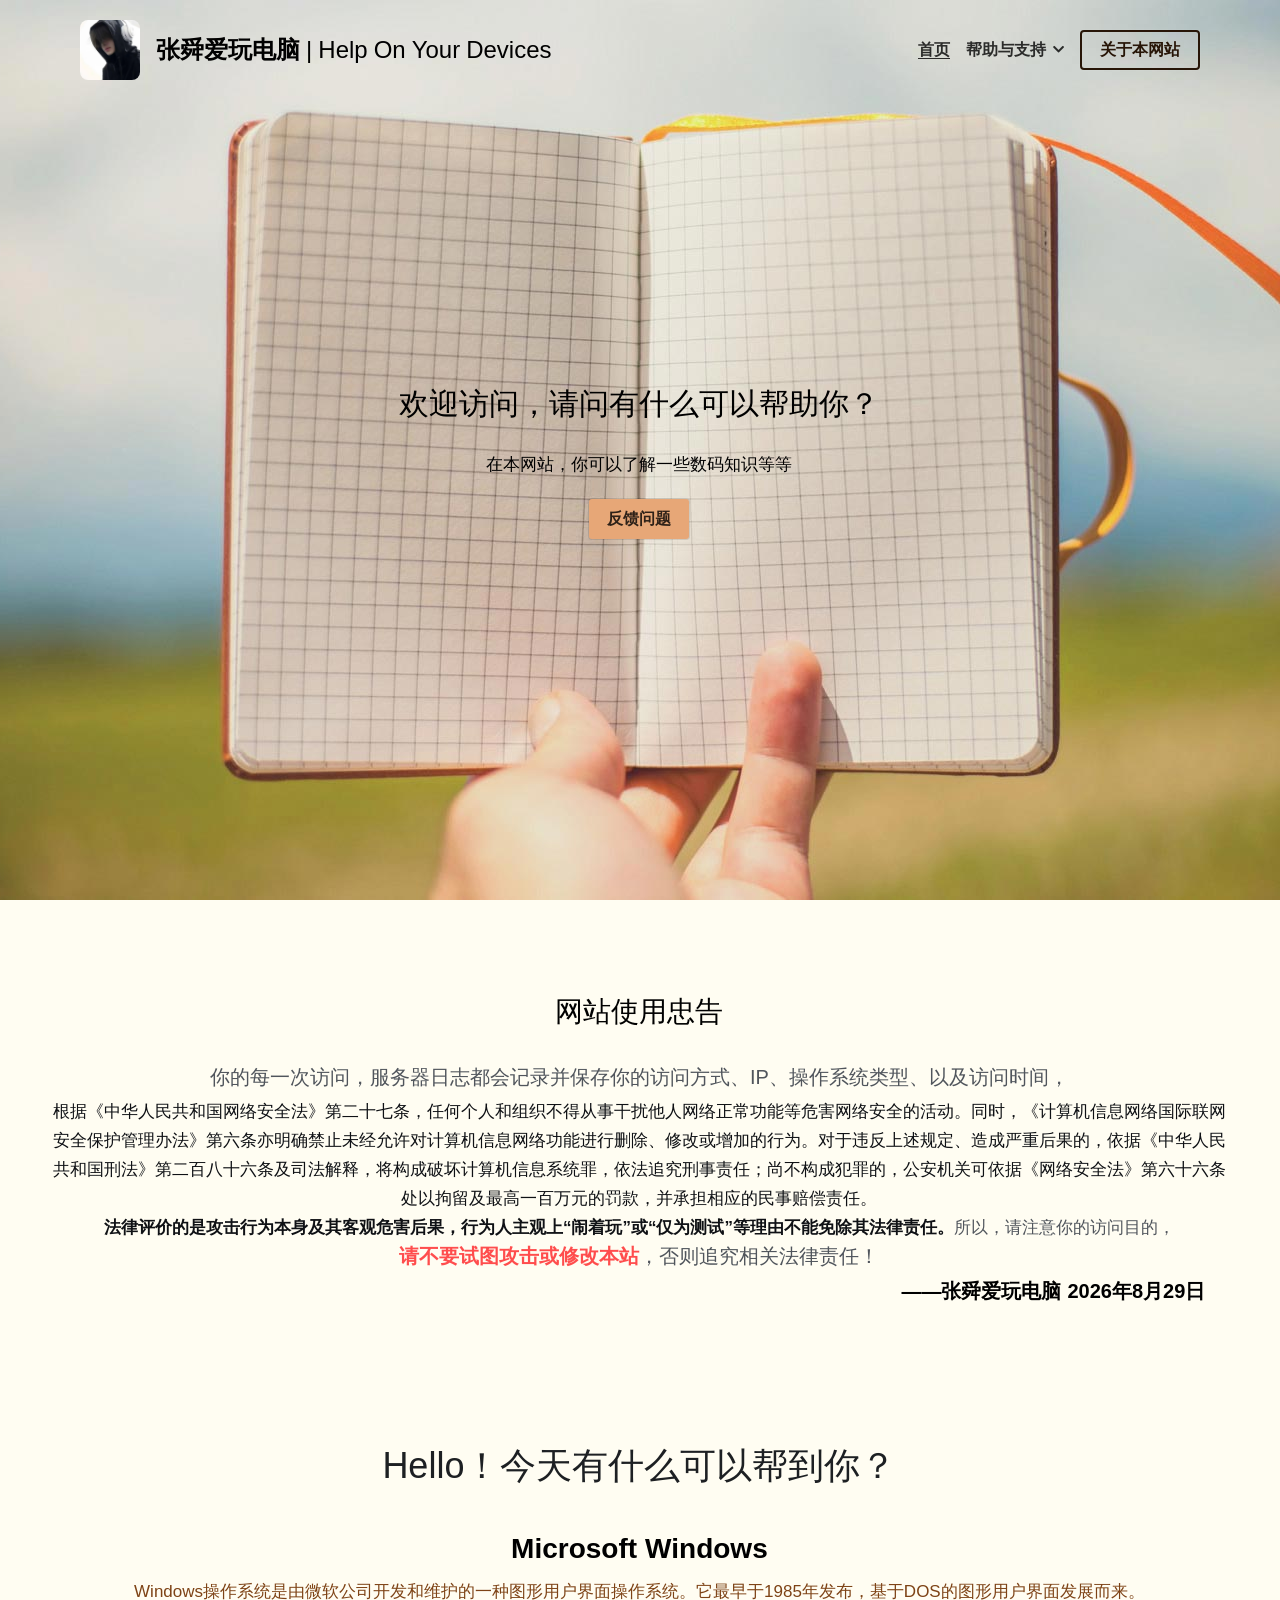
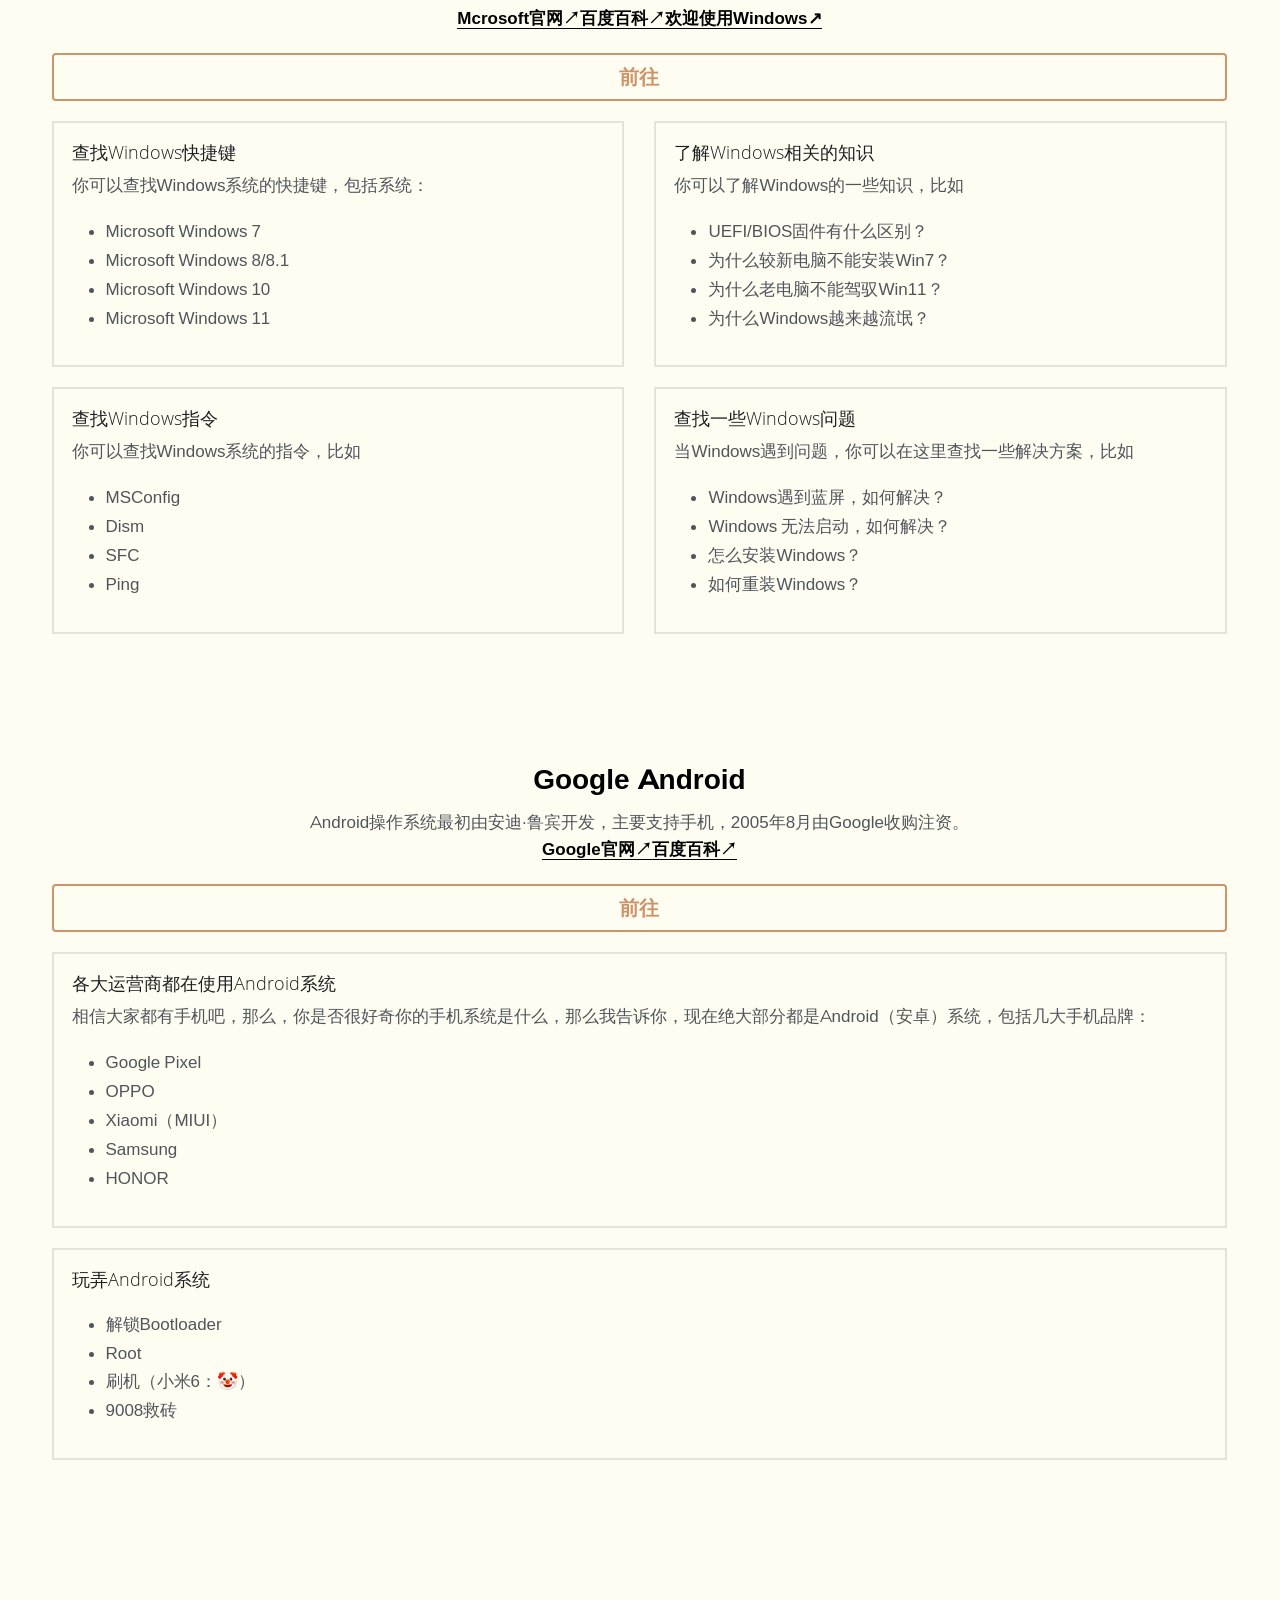
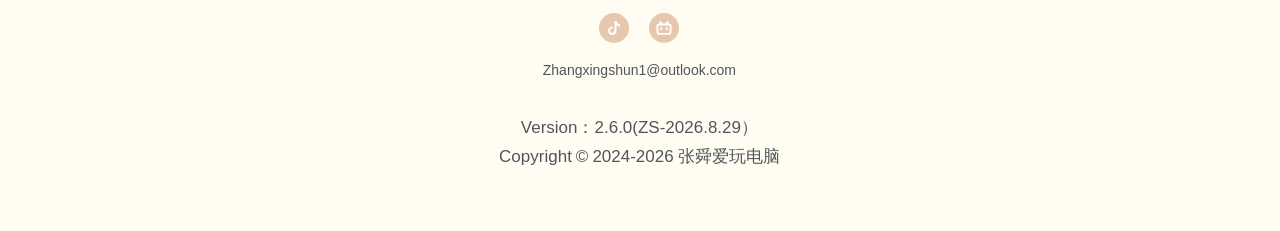
==== commit 4f542762: "Upload blog index page" ====
--- a/index.html
+++ b/index.html
@@ -1,8 +1,8 @@
 <!DOCTYPE html>
 <html itemscope="" itemtype="http://schema.org/WebPage" lang="zh-CN" xmlns="http://www.w3.org/1999/xhtml" xmlns:og="http://ogp.me/ns#"><head>
-<link rel="stylesheet" href="../../assets/css/inline-blog-categories-index.css"/>
+<link rel="stylesheet" href="assets/css/inline-index.css"/>
 
-<title>All Categories - 张舜爱玩电脑 | Help On Your Windows</title>
+<title>张舜爱玩电脑 | Help On Your Windows</title>
 <!-- removing_gon has activated 100%, so we add not_removing_gon rollout for specific user -->
 
 
@@ -13,35 +13,35 @@
 
 
 
-<link href="../../assets/main_v4.120c3380bda7862e0015.bundle-013b46f3.css" media="screen" rel="stylesheet" type="text/css"/>
-<link defer="true" href="../../assets/FvThOzn_oIb22xNpss5MtjFCdyRO-04b8ef7e.png" rel="shortcut icon" type="image/x-icon"/>
+<link href="assets/main_v4.0a6eb0313b2ebbdc8440.bundle-ecab58c4.css" media="screen" rel="stylesheet" type="text/css"/>
+<link defer="true" href="assets/FvThOzn_oIb22xNpss5MtjFCdyRO-04b8ef7e.png" rel="shortcut icon" type="image/x-icon"/>
 
 <meta content="website" property="og:type"/>
 <meta content="张舜爱玩电脑 | Help On Your Windows" property="og:title"/>
 
-<meta content="../../assets/FvThOzn_oIb22xNpss5MtjFCdyRO-04b8ef7e.png" property="og:image"/>
+<meta content="assets/FvThOzn_oIb22xNpss5MtjFCdyRO-04b8ef7e.png" property="og:image"/>
 <meta content="张舜爱玩电脑 | Help On Your Windows" property="og:site_name"/>
 <meta content="2019-2026 Help On Your Windows" property="og:description"/>
 <meta content="张舜爱玩电脑 | Help On Your Windows" itemprop="name"/>
 <meta content="2019-2026 Help On Your Windows" itemprop="description"/>
-<meta content="../../assets/FvThOzn_oIb22xNpss5MtjFCdyRO-04b8ef7e.png" itemprop="image"/>
+<meta content="assets/FvThOzn_oIb22xNpss5MtjFCdyRO-04b8ef7e.png" itemprop="image"/>
 <meta content="summary" name="twitter:card"/>
 <meta content="张舜爱玩电脑 | Help On Your Windows" name="twitter:title"/>
 <meta content="2019-2026 Help On Your Windows" name="twitter:description"/>
-<meta content="../../assets/FvThOzn_oIb22xNpss5MtjFCdyRO-04b8ef7e.png" name="twitter:image"/>
+<meta content="assets/FvThOzn_oIb22xNpss5MtjFCdyRO-04b8ef7e.png" name="twitter:image"/>
 <meta content="2019-2026 Help On Your Windows" name="description"/>
 <meta content="" name="keywords"/>
 
 
-<link href="../../assets/FvThOzn_oIb22xNpss5MtjFCdyRO-04b8ef7e.png" rel="apple-touch-icon" sizes="58x58"/>
-<link href="../../assets/FvThOzn_oIb22xNpss5MtjFCdyRO-04b8ef7e.png" rel="apple-touch-icon" sizes="76x76"/>
-<link href="../../assets/FvThOzn_oIb22xNpss5MtjFCdyRO-04b8ef7e.png" rel="apple-touch-icon" sizes="80x80"/>
-<link href="../../assets/FvThOzn_oIb22xNpss5MtjFCdyRO-04b8ef7e.png" rel="apple-touch-icon" sizes="87x87"/>
-<link href="../../assets/FvThOzn_oIb22xNpss5MtjFCdyRO-04b8ef7e.png" rel="apple-touch-icon" sizes="114x114"/>
-<link href="../../assets/FvThOzn_oIb22xNpss5MtjFCdyRO-04b8ef7e.png" rel="apple-touch-icon" sizes="120x120"/>
-<link href="../../assets/FvThOzn_oIb22xNpss5MtjFCdyRO-04b8ef7e.png" rel="apple-touch-icon" sizes="152x152"/>
-<link href="../../assets/FvThOzn_oIb22xNpss5MtjFCdyRO-04b8ef7e.png" rel="apple-touch-icon" sizes="167x167"/>
-<link href="../../assets/FvThOzn_oIb22xNpss5MtjFCdyRO-04b8ef7e.png" rel="apple-touch-icon" sizes="180x180"/>
+<link href="assets/FvThOzn_oIb22xNpss5MtjFCdyRO-04b8ef7e.png" rel="apple-touch-icon" sizes="58x58"/>
+<link href="assets/FvThOzn_oIb22xNpss5MtjFCdyRO-04b8ef7e.png" rel="apple-touch-icon" sizes="76x76"/>
+<link href="assets/FvThOzn_oIb22xNpss5MtjFCdyRO-04b8ef7e.png" rel="apple-touch-icon" sizes="80x80"/>
+<link href="assets/FvThOzn_oIb22xNpss5MtjFCdyRO-04b8ef7e.png" rel="apple-touch-icon" sizes="87x87"/>
+<link href="assets/FvThOzn_oIb22xNpss5MtjFCdyRO-04b8ef7e.png" rel="apple-touch-icon" sizes="114x114"/>
+<link href="assets/FvThOzn_oIb22xNpss5MtjFCdyRO-04b8ef7e.png" rel="apple-touch-icon" sizes="120x120"/>
+<link href="assets/FvThOzn_oIb22xNpss5MtjFCdyRO-04b8ef7e.png" rel="apple-touch-icon" sizes="152x152"/>
+<link href="assets/FvThOzn_oIb22xNpss5MtjFCdyRO-04b8ef7e.png" rel="apple-touch-icon" sizes="167x167"/>
+<link href="assets/FvThOzn_oIb22xNpss5MtjFCdyRO-04b8ef7e.png" rel="apple-touch-icon" sizes="180x180"/>
 
 
 
@@ -50,10 +50,10 @@
 
 
 
-<link href="../../assets/css/fonts.css" rel="stylesheet"/><link href="../../assets/css/site.css" rel="stylesheet"/><link href="../../assets/css/runtime.css" rel="stylesheet"/></head>
-<body class="show_category locale-zh-CN" data-mobile-new-breakpoint-stage="1" id="user_sites" theme_name="s5-theme">
+<link href="assets/css/fonts.css" rel="stylesheet"/><link href="assets/css/site.css" rel="stylesheet"/><link href="assets/css/runtime.css" rel="stylesheet"/></head>
+<body class="show locale-zh-CN" data-mobile-new-breakpoint-stage="1" id="user_sites" theme_name="s5-theme">
 <div class="product-sxl" data-id="13001093" id="s-page-container">
-<style>#nav-popover-panel.nav-dropdown-popover{z-index:999999;padding:0 0;width:-webkit-max-content;width:-moz-max-content;width:max-content;}#nav-popover-panel.nav-dropdown-popover .inner-content{background-color:white;border:none;border-radius:0;padding:unset;}#nav-popover-panel.nav-dropdown-popover .inner-content .panel-container{background-color:white;display:-webkit-box;display:-webkit-flex;display:-ms-flexbox;display:flex;}#nav-popover-panel.nav-dropdown-popover .inner-content .panel-container .sub-panel{border-left:solid 1px white;}#nav-popover-panel.nav-dropdown-popover .inner-content .panel-container .main-panel,#nav-popover-panel.nav-dropdown-popover .inner-content .panel-container .sub-panel{max-height:46vh;overflow-y:auto;}#nav-popover-panel.nav-dropdown-popover .inner-content .panel-container .main-panel .inner-container,#nav-popover-panel.nav-dropdown-popover .inner-content .panel-container .sub-panel .inner-container{display:-webkit-box;display:-webkit-flex;display:-ms-flexbox;display:flex;}#nav-popover-panel.nav-dropdown-popover .inner-content .panel-container .main-panel ul,#nav-popover-panel.nav-dropdown-popover .inner-content .panel-container .sub-panel ul{background-color:white;padding:0 0;display:-webkit-box;display:-webkit-flex;display:-ms-flexbox;display:flex;-webkit-flex-direction:column;-ms-flex-direction:column;flex-direction:column;text-align:left;box-shadow:none;margin:0;}#nav-popover-panel.nav-dropdown-popover .inner-content .panel-container .main-panel ul li,#nav-popover-panel.nav-dropdown-popover .inner-content .panel-container .sub-panel ul li{width:100%;padding:0 0;margin-left:0;margin-right:0;}#nav-popover-panel.nav-dropdown-popover .inner-content .panel-container .main-panel ul li a,#nav-popover-panel.nav-dropdown-popover .inner-content .panel-container .sub-panel ul li a,#nav-popover-panel.nav-dropdown-popover .inner-content .panel-container .main-panel ul li .s-nav-dropdown-item,#nav-popover-panel.nav-dropdown-popover .inner-content .panel-container .sub-panel ul li .s-nav-dropdown-item{display:-webkit-box;display:-webkit-flex;display:-ms-flexbox;display:flex;-webkit-align-items:center;-webkit-box-align:center;-ms-flex-align:center;align-items:center;outline:none;padding:15px;max-width:300px;box-sizing:border-box;cursor:pointer;word-break:break-word;left:0;border:none;background-color:inherit;}#nav-popover-panel.nav-dropdown-popover .inner-content .panel-container .main-panel ul li a:hover,#nav-popover-panel.nav-dropdown-popover .inner-content .panel-container .sub-panel ul li a:hover,#nav-popover-panel.nav-dropdown-popover .inner-content .panel-container .main-panel ul li .s-nav-dropdown-item:hover,#nav-popover-panel.nav-dropdown-popover .inner-content .panel-container .sub-panel ul li .s-nav-dropdown-item:hover,#nav-popover-panel.nav-dropdown-popover .inner-content .panel-container .main-panel ul li a.selected,#nav-popover-panel.nav-dropdown-popover .inner-content .panel-container .sub-panel ul li a.selected,#nav-popover-panel.nav-dropdown-popover .inner-content .panel-container .main-panel ul li .s-nav-dropdown-item.selected,#nav-popover-panel.nav-dropdown-popover .inner-content .panel-container .sub-panel ul li .s-nav-dropdown-item.selected{background-color:inherit;}#nav-popover-panel.nav-dropdown-popover .inner-content .panel-container .main-panel ul li a:hover,#nav-popover-panel.nav-dropdown-popover .inner-content .panel-container .sub-panel ul li a:hover,#nav-popover-panel.nav-dropdown-popover .inner-content .panel-container .main-panel ul li .s-nav-dropdown-item:hover,#nav-popover-panel.nav-dropdown-popover .inner-content .panel-container .sub-panel ul li .s-nav-dropdown-item:hover{background-color:white;}#nav-popover-panel.nav-dropdown-popover .inner-content .panel-container .main-panel ul li a:before,#nav-popover-panel.nav-dropdown-popover .inner-content .panel-container .sub-panel ul li a:before,#nav-popover-panel.nav-dropdown-popover .inner-content .panel-container .main-panel ul li .s-nav-dropdown-item:before,#nav-popover-panel.nav-dropdown-popover .inner-content .panel-container .sub-panel ul li .s-nav-dropdown-item:before,#nav-popover-panel.nav-dropdown-popover .inner-content .panel-container .main-panel ul li a:after,#nav-popover-panel.nav-dropdown-popover .inner-content .panel-container .sub-panel ul li a:after,#nav-popover-panel.nav-dropdown-popover .inner-content .panel-container .main-panel ul li .s-nav-dropdown-item:after,#nav-popover-panel.nav-dropdown-popover .inner-content .panel-container .sub-panel ul li .s-nav-dropdown-item:after{content:none;}#nav-popover-panel.nav-dropdown-popover .inner-content .panel-container .main-panel ul li a .s-nav-text,#nav-popover-panel.nav-dropdown-popover .inner-content .panel-container .sub-panel ul li a .s-nav-text,#nav-popover-panel.nav-dropdown-popover .inner-content .panel-container .main-panel ul li .s-nav-dropdown-item .s-nav-text,#nav-popover-panel.nav-dropdown-popover .inner-content .panel-container .sub-panel ul li .s-nav-dropdown-item .s-nav-text,#nav-popover-panel.nav-dropdown-popover .inner-content .panel-container .main-panel ul li a .s-nav-dropdown-text,#nav-popover-panel.nav-dropdown-popover .inner-content .panel-container .sub-panel ul li a .s-nav-dropdown-text,#nav-popover-panel.nav-dropdown-popover .inner-content .panel-container .main-panel ul li .s-nav-dropdown-item .s-nav-dropdown-text,#nav-popover-panel.nav-dropdown-popover .inner-content .panel-container .sub-panel ul li .s-nav-dropdown-item .s-nav-dropdown-text{line-height:1.5;background:inherit;color:inherit;word-break:break-word;overflow :hidden;text-overflow:ellipsis;display:-webkit-box;-webkit-line-clamp:2;-webkit-box-orient:vertical;}#nav-popover-panel.nav-dropdown-popover .inner-content .panel-container .main-panel ul li a:not(.selected),#nav-popover-panel.nav-dropdown-popover .inner-content .panel-container .sub-panel ul li a:not(.selected),#nav-popover-panel.nav-dropdown-popover .inner-content .panel-container .main-panel ul li .s-nav-dropdown-item:not(.selected),#nav-popover-panel.nav-dropdown-popover .inner-content .panel-container .sub-panel ul li .s-nav-dropdown-item:not(.selected){color:#2e2e2f;}.css-12ihcb7#nav-popover-panel.nav-dropdown-popover{position:fixed;left:0px;top:0px;right:px;bottom:px;display:none;padding-top:0px;margin-left:unset !important;}.css-12ihcb7#nav-popover-panel.nav-dropdown-popover .inner-content{box-shadow:none;}.css-12ihcb7#nav-popover-panel.nav-dropdown-popover .inner-content .panel-container{-webkit-flex-direction:row;-ms-flex-direction:row;flex-direction:row;}.css-12ihcb7#nav-popover-panel.nav-dropdown-popover .inner-content .panel-container .main-panel ul li a:hover,.css-12ihcb7#nav-popover-panel.nav-dropdown-popover .inner-content .panel-container .sub-panel ul li a:hover,.css-12ihcb7#nav-popover-panel.nav-dropdown-popover .inner-content .panel-container .main-panel ul li .s-nav-dropdown-item:hover,.css-12ihcb7#nav-popover-panel.nav-dropdown-popover .inner-content .panel-container .sub-panel ul li .s-nav-dropdown-item:hover,.css-12ihcb7#nav-popover-panel.nav-dropdown-popover .inner-content .panel-container .main-panel ul li a.selected,.css-12ihcb7#nav-popover-panel.nav-dropdown-popover .inner-content .panel-container .sub-panel ul li a.selected,.css-12ihcb7#nav-popover-panel.nav-dropdown-popover .inner-content .panel-container .main-panel ul li .s-nav-dropdown-item.selected,.css-12ihcb7#nav-popover-panel.nav-dropdown-popover .inner-content .panel-container .sub-panel ul li .s-nav-dropdown-item.selected{color:#d47125;}.css-12ihcb7#nav-popover-panel.nav-dropdown-popover .inner-content .panel-container .main-panel ul li a i.fa,.css-12ihcb7#nav-popover-panel.nav-dropdown-popover .inner-content .panel-container .sub-panel ul li a i.fa,.css-12ihcb7#nav-popover-panel.nav-dropdown-popover .inner-content .panel-container .main-panel ul li .s-nav-dropdown-item i.fa,.css-12ihcb7#nav-popover-panel.nav-dropdown-popover .inner-content .panel-container .sub-panel ul li .s-nav-dropdown-item i.fa{margin:0 0 0 10px;}#s-content .css-p1lqz7.s-common-button.s-custom-btn,#section-selector-wrapper .css-p1lqz7.s-common-button.s-custom-btn,#s-use-site-style-config-container .css-p1lqz7.s-common-button.s-custom-btn{color:#271507;border:2px solid #271507;background:transparent;padding:14px 28px;}.css-pa7kn5 .s-top-padding-large.s-section:not(.s-slider-section):not(.s-grid-section),.css-pa7kn5 .s-top-padding-large.s-grid-section:not(._wide),.css-pa7kn5 .s-top-padding-large.s-new-grid-section:not(.padding-adjust),.css-pa7kn5 .s-top-padding-large.s-section.s-new-grid-section.padding-adjust{padding-top:150px !important;}.css-pa7kn5 .s-bottom-padding-large.s-section:not(.s-slider-section):not(.s-grid-section),.css-pa7kn5 .s-bottom-padding-large.s-grid-section:not(._wide):not(.padding-adjust),.css-pa7kn5 .s-bottom-padding-large.s-new-grid-section:not(.padding-adjust),.css-pa7kn5 .s-bottom-padding-large.s-section.s-new-grid-section.padding-adjust{padding-bottom:150px !important;}.css-pa7kn5 .s-top-padding-half.s-section:not(.s-slider-section):not(.s-grid-section),.css-pa7kn5 .s-top-padding-half.s-grid-section:not(._wide):not(.padding-adjust),.css-pa7kn5 .s-top-padding-half.s-new-grid-section:not(.padding-adjust),.css-pa7kn5 .s-top-padding-half.s-section.s-new-grid-section.padding-adjust{padding-top:138px;}@media screen and (max-width:767px){.css-pa7kn5 .s-top-padding-half.s-section:not(.s-slider-section):not(.s-grid-section),.css-pa7kn5 .s-top-padding-half.s-grid-section:not(._wide):not(.padding-adjust),.css-pa7kn5 .s-top-padding-half.s-new-grid-section:not(.padding-adjust),.css-pa7kn5 .s-top-padding-half.s-section.s-new-grid-section.padding-adjust{padding-top:125px;}}.css-pa7kn5 .s-bottom-padding-half.s-section:not(.s-slider-section):not(.s-grid-section),.css-pa7kn5 .s-bottom-padding-half.s-grid-section:not(._wide):not(.padding-adjust),.css-pa7kn5 .s-bottom-padding-half.s-new-grid-section:not(.padding-adjust),.css-pa7kn5 .s-bottom-padding-half.s-section.s-new-grid-section.padding-adjust{padding-bottom:calc( 40px + 0px );}@media screen and (max-width:767px){.css-pa7kn5 .s-bottom-padding-half.s-section:not(.s-slider-section):not(.s-grid-section),.css-pa7kn5 .s-bottom-padding-half.s-grid-section:not(._wide):not(.padding-adjust),.css-pa7kn5 .s-bottom-padding-half.s-new-grid-section:not(.padding-adjust),.css-pa7kn5 .s-bottom-padding-half.s-section.s-new-grid-section.padding-adjust{padding-bottom:calc( 27px + 0px );}}.css-pa7kn5 .s-top-padding-none.s-section:not(.s-slider-section):not(.s-grid-section),.css-pa7kn5 .s-top-padding-none.s-grid-section:not(._wide):not(.padding-adjust),.css-pa7kn5 .s-top-padding-none.s-new-grid-section:not(.padding-adjust),.css-pa7kn5 .s-top-padding-none.s-section.s-new-grid-section.padding-adjust{padding-top:98px;}.css-pa7kn5 .s-bottom-padding-none.s-section:not(.s-slider-section):not(.s-grid-section),.css-pa7kn5 .s-bottom-padding-none.s-grid-section:not(._wide):not(.padding-adjust),.css-pa7kn5 .s-bottom-padding-none.s-new-grid-section:not(.padding-adjust),.css-pa7kn5 .s-bottom-padding-none.s-section.s-new-grid-section.padding-adjust{padding-bottom:0;}.css-pa7kn5 .s-section:not(.s-slider-section):not(.s-grid-section),.css-pa7kn5 .s-grid-section:not(._wide):not(.padding-adjust),.css-pa7kn5 .s-new-grid-section:not(.padding-adjust),.css-pa7kn5 .s-section.s-new-grid-section.padding-adjust{padding-top:178px;padding-bottom:80px;}@media screen and (max-width:767px){.css-pa7kn5 .s-section:not(.s-slider-section):not(.s-grid-section),.css-pa7kn5 .s-grid-section:not(._wide):not(.padding-adjust),.css-pa7kn5 .s-new-grid-section:not(.padding-adjust),.css-pa7kn5 .s-section.s-new-grid-section.padding-adjust{padding-top:151px;padding-bottom:53px;}}@media screen and (max-width:767px){.css-pa7kn5 .s-section:not(.s-slider-section):not(.s-grid-section).s-section-mobile-height-full,.css-pa7kn5 .s-grid-section:not(._wide):not(.padding-adjust).s-section-mobile-height-full,.css-pa7kn5 .s-new-grid-section:not(.padding-adjust).s-section-mobile-height-full,.css-pa7kn5 .s-section.s-new-grid-section.padding-adjust.s-section-mobile-height-full{min-height:calc( 100vh - var(--s-mobile-nav-height) - var(--s-mobile-actions-height) );}}.css-pa7kn5 .s-section.s-slider-section .iosslider.with-adjust .slider .inner{padding-top:80px;padding-bottom:80px;}@media screen and (max-width:767px){.css-pa7kn5 .s-section.s-slider-section .iosslider.with-adjust .slider .inner{padding-top:53px;padding-bottom:53px;}}.css-1jeoon1 .s-section:not(.s-slider-section):not(.s-grid-section):not(.s-new-gallery-section):not(.s-blog-section):not(.s-store-section):not(.s-new-media-section):not(.s-accordion-section){display:-webkit-box;display:-webkit-flex;display:-ms-flexbox;display:flex;-webkit-box-pack:center;-webkit-justify-content:center;-ms-flex-pack:center;justify-content:center;-webkit-align-items:center;-webkit-box-align:center;-ms-flex-align:center;align-items:center;box-sizing:border-box;min-height:calc(100vh - 0px) !important;}@media screen and (max-width:727px){.css-1jeoon1 .s-section:not(.s-slider-section):not(.s-grid-section):not(.s-new-gallery-section):not(.s-blog-section):not(.s-store-section):not(.s-new-media-section):not(.s-accordion-section){min-height:calc(100vh - var(--s-mobile-nav-height) - var(--s-mobile-actions-height)) !important;}}.css-1jeoon1 .s-section:not(.s-slider-section):not(.s-grid-section):not(.s-new-gallery-section):not(.s-blog-section):not(.s-store-section):not(.s-new-media-section):not(.s-accordion-section) .container{margin:0 3%;max-width:94%;box-sizing:border-box;width:1200px !important;}#s-content .css-5f6ijg.s-common-button.s-custom-btn,#section-selector-wrapper .css-5f6ijg.s-common-button.s-custom-btn,#s-use-site-style-config-container .css-5f6ijg.s-common-button.s-custom-btn{color:rgba(0,0,0,0.8);background:#e7a777;border:1px solid rgba(0,0,0,0.1);background-clip:padding-box;}.css-owv3vc{display:-webkit-box;display:-webkit-flex;display:-ms-flexbox;display:flex;-webkit-box-pack:center;-webkit-justify-content:center;-ms-flex-pack:center;justify-content:center;}.css-owv3vc > a{margin:unset;}.css-inqda5.s-footer-section .s-footer-text,.css-inqda5.s-footer-section .s-terms-link{color:#50555c;}.css-vtybll.s-footer-section .s-footer-text a{color:#a9aeb2;}.css-1ldiy5p.s-footer-section .s-component.s-social-media ul.s-social-media-buttons .s-social-icon{background:rgba(204,148,105,0.5);}</style><div data-hypernova-emotion-id="9komjz,12ihcb7,p1lqz7,pa7kn5,1jeoon1,5f6ijg,owv3vc,inqda5,vtybll,1ldiy5p" data-hypernova-id="92e3f720-f6b4-46d9-b3ee-b485f887a705" data-hypernova-key="SiteBootstrapper"><div id="s-page-client-container"><div><div class="s-variation-default s-custom-colors s-font-body-default s-font-title-default s-font-heading-thinnerhei s-font-button-default s-font-nav_item-default s-font-nav_dropdown-default s-font-weight-body-default s-font-weight-title-default s-font-weight-heading-default s-font-weight-button-default s-font-weight-nav_item-default s-font-weight-nav_dropdown-default s-template-s5-theme s-theme-alignment-center s-blog-categories-page-content" id="s-content" lang="zh" style="--s-mobile-nav-height: 60px; --s-mobile-actions-height: 0px;"><div style="margin: auto;"><div><style id="color-style-tag">.s-custom-colors .s-bg-overlay:before{background:rgba(1,1,0,0.35);}.s-custom-colors .s-component.s-social-media ul.s-social-media-buttons .s-social-icon{background:rgba(218,157,112,0.5);}.s-custom-colors .fixed-login-container .login-container{background: #da9d70;}.s-custom-colors .s-ecommerce-row-view-product .s-ecommerce-row-view-product-thumbnail-list ul li.current{border: 2px solid #da9d70}.s-custom-colors .s-ecommerce-card-view-wrapper .s-ecommerce-card-view-card .s-ecommerce-card-view-card-stock-warning{background: #da9d70;}.s-custom-colors .s-ecommerce-shopping-cart-wrapper .s-ecommerce-shopping-cart{background: #da9d70;}.s-custom-colors .s-ecommerce-shopping-cart-wrapper .s-ecommerce-shopping-cart.hovered{background: #da9d70;}.s-custom-colors .s-ecommerce-shopping-cart-wrapper .s-ecommerce-shopping-cart-mobile{
+<style>#nav-popover-panel.nav-dropdown-popover{z-index:999999;padding:0 0;width:-webkit-max-content;width:-moz-max-content;width:max-content;}#nav-popover-panel.nav-dropdown-popover .inner-content{background-color:white;border:none;border-radius:0;padding:unset;}#nav-popover-panel.nav-dropdown-popover .inner-content .panel-container{background-color:white;display:-webkit-box;display:-webkit-flex;display:-ms-flexbox;display:flex;}#nav-popover-panel.nav-dropdown-popover .inner-content .panel-container .sub-panel{border-left:solid 1px white;}#nav-popover-panel.nav-dropdown-popover .inner-content .panel-container .main-panel,#nav-popover-panel.nav-dropdown-popover .inner-content .panel-container .sub-panel{max-height:46vh;overflow-y:auto;}#nav-popover-panel.nav-dropdown-popover .inner-content .panel-container .main-panel .inner-container,#nav-popover-panel.nav-dropdown-popover .inner-content .panel-container .sub-panel .inner-container{display:-webkit-box;display:-webkit-flex;display:-ms-flexbox;display:flex;}#nav-popover-panel.nav-dropdown-popover .inner-content .panel-container .main-panel ul,#nav-popover-panel.nav-dropdown-popover .inner-content .panel-container .sub-panel ul{background-color:white;padding:0 0;display:-webkit-box;display:-webkit-flex;display:-ms-flexbox;display:flex;-webkit-flex-direction:column;-ms-flex-direction:column;flex-direction:column;text-align:left;box-shadow:none;margin:0;}#nav-popover-panel.nav-dropdown-popover .inner-content .panel-container .main-panel ul li,#nav-popover-panel.nav-dropdown-popover .inner-content .panel-container .sub-panel ul li{width:100%;padding:0 0;margin-left:0;margin-right:0;}#nav-popover-panel.nav-dropdown-popover .inner-content .panel-container .main-panel ul li a,#nav-popover-panel.nav-dropdown-popover .inner-content .panel-container .sub-panel ul li a,#nav-popover-panel.nav-dropdown-popover .inner-content .panel-container .main-panel ul li .s-nav-dropdown-item,#nav-popover-panel.nav-dropdown-popover .inner-content .panel-container .sub-panel ul li .s-nav-dropdown-item{display:-webkit-box;display:-webkit-flex;display:-ms-flexbox;display:flex;-webkit-align-items:center;-webkit-box-align:center;-ms-flex-align:center;align-items:center;outline:none;padding:15px;max-width:300px;box-sizing:border-box;cursor:pointer;word-break:break-word;left:0;border:none;background-color:inherit;}#nav-popover-panel.nav-dropdown-popover .inner-content .panel-container .main-panel ul li a:hover,#nav-popover-panel.nav-dropdown-popover .inner-content .panel-container .sub-panel ul li a:hover,#nav-popover-panel.nav-dropdown-popover .inner-content .panel-container .main-panel ul li .s-nav-dropdown-item:hover,#nav-popover-panel.nav-dropdown-popover .inner-content .panel-container .sub-panel ul li .s-nav-dropdown-item:hover,#nav-popover-panel.nav-dropdown-popover .inner-content .panel-container .main-panel ul li a.selected,#nav-popover-panel.nav-dropdown-popover .inner-content .panel-container .sub-panel ul li a.selected,#nav-popover-panel.nav-dropdown-popover .inner-content .panel-container .main-panel ul li .s-nav-dropdown-item.selected,#nav-popover-panel.nav-dropdown-popover .inner-content .panel-container .sub-panel ul li .s-nav-dropdown-item.selected{background-color:inherit;}#nav-popover-panel.nav-dropdown-popover .inner-content .panel-container .main-panel ul li a:hover,#nav-popover-panel.nav-dropdown-popover .inner-content .panel-container .sub-panel ul li a:hover,#nav-popover-panel.nav-dropdown-popover .inner-content .panel-container .main-panel ul li .s-nav-dropdown-item:hover,#nav-popover-panel.nav-dropdown-popover .inner-content .panel-container .sub-panel ul li .s-nav-dropdown-item:hover{background-color:white;}#nav-popover-panel.nav-dropdown-popover .inner-content .panel-container .main-panel ul li a:before,#nav-popover-panel.nav-dropdown-popover .inner-content .panel-container .sub-panel ul li a:before,#nav-popover-panel.nav-dropdown-popover .inner-content .panel-container .main-panel ul li .s-nav-dropdown-item:before,#nav-popover-panel.nav-dropdown-popover .inner-content .panel-container .sub-panel ul li .s-nav-dropdown-item:before,#nav-popover-panel.nav-dropdown-popover .inner-content .panel-container .main-panel ul li a:after,#nav-popover-panel.nav-dropdown-popover .inner-content .panel-container .sub-panel ul li a:after,#nav-popover-panel.nav-dropdown-popover .inner-content .panel-container .main-panel ul li .s-nav-dropdown-item:after,#nav-popover-panel.nav-dropdown-popover .inner-content .panel-container .sub-panel ul li .s-nav-dropdown-item:after{content:none;}#nav-popover-panel.nav-dropdown-popover .inner-content .panel-container .main-panel ul li a .s-nav-text,#nav-popover-panel.nav-dropdown-popover .inner-content .panel-container .sub-panel ul li a .s-nav-text,#nav-popover-panel.nav-dropdown-popover .inner-content .panel-container .main-panel ul li .s-nav-dropdown-item .s-nav-text,#nav-popover-panel.nav-dropdown-popover .inner-content .panel-container .sub-panel ul li .s-nav-dropdown-item .s-nav-text,#nav-popover-panel.nav-dropdown-popover .inner-content .panel-container .main-panel ul li a .s-nav-dropdown-text,#nav-popover-panel.nav-dropdown-popover .inner-content .panel-container .sub-panel ul li a .s-nav-dropdown-text,#nav-popover-panel.nav-dropdown-popover .inner-content .panel-container .main-panel ul li .s-nav-dropdown-item .s-nav-dropdown-text,#nav-popover-panel.nav-dropdown-popover .inner-content .panel-container .sub-panel ul li .s-nav-dropdown-item .s-nav-dropdown-text{line-height:1.5;background:inherit;color:inherit;word-break:break-word;overflow :hidden;text-overflow:ellipsis;display:-webkit-box;-webkit-line-clamp:2;-webkit-box-orient:vertical;}#nav-popover-panel.nav-dropdown-popover .inner-content .panel-container .main-panel ul li a:not(.selected),#nav-popover-panel.nav-dropdown-popover .inner-content .panel-container .sub-panel ul li a:not(.selected),#nav-popover-panel.nav-dropdown-popover .inner-content .panel-container .main-panel ul li .s-nav-dropdown-item:not(.selected),#nav-popover-panel.nav-dropdown-popover .inner-content .panel-container .sub-panel ul li .s-nav-dropdown-item:not(.selected){color:#2e2e2f;}.css-12ihcb7#nav-popover-panel.nav-dropdown-popover{position:fixed;left:0px;top:0px;right:px;bottom:px;display:none;padding-top:0px;margin-left:unset !important;}.css-12ihcb7#nav-popover-panel.nav-dropdown-popover .inner-content{box-shadow:none;}.css-12ihcb7#nav-popover-panel.nav-dropdown-popover .inner-content .panel-container{-webkit-flex-direction:row;-ms-flex-direction:row;flex-direction:row;}.css-12ihcb7#nav-popover-panel.nav-dropdown-popover .inner-content .panel-container .main-panel ul li a:hover,.css-12ihcb7#nav-popover-panel.nav-dropdown-popover .inner-content .panel-container .sub-panel ul li a:hover,.css-12ihcb7#nav-popover-panel.nav-dropdown-popover .inner-content .panel-container .main-panel ul li .s-nav-dropdown-item:hover,.css-12ihcb7#nav-popover-panel.nav-dropdown-popover .inner-content .panel-container .sub-panel ul li .s-nav-dropdown-item:hover,.css-12ihcb7#nav-popover-panel.nav-dropdown-popover .inner-content .panel-container .main-panel ul li a.selected,.css-12ihcb7#nav-popover-panel.nav-dropdown-popover .inner-content .panel-container .sub-panel ul li a.selected,.css-12ihcb7#nav-popover-panel.nav-dropdown-popover .inner-content .panel-container .main-panel ul li .s-nav-dropdown-item.selected,.css-12ihcb7#nav-popover-panel.nav-dropdown-popover .inner-content .panel-container .sub-panel ul li .s-nav-dropdown-item.selected{color:#d47125;}.css-12ihcb7#nav-popover-panel.nav-dropdown-popover .inner-content .panel-container .main-panel ul li a i.fa,.css-12ihcb7#nav-popover-panel.nav-dropdown-popover .inner-content .panel-container .sub-panel ul li a i.fa,.css-12ihcb7#nav-popover-panel.nav-dropdown-popover .inner-content .panel-container .main-panel ul li .s-nav-dropdown-item i.fa,.css-12ihcb7#nav-popover-panel.nav-dropdown-popover .inner-content .panel-container .sub-panel ul li .s-nav-dropdown-item i.fa{margin:0 0 0 10px;}#s-content .css-p1lqz7.s-common-button.s-custom-btn,#section-selector-wrapper .css-p1lqz7.s-common-button.s-custom-btn,#s-use-site-style-config-container .css-p1lqz7.s-common-button.s-custom-btn{color:#271507;border:2px solid #271507;background:transparent;padding:14px 28px;}.css-pa7kn5 .s-top-padding-large.s-section:not(.s-slider-section):not(.s-grid-section),.css-pa7kn5 .s-top-padding-large.s-grid-section:not(._wide),.css-pa7kn5 .s-top-padding-large.s-new-grid-section:not(.padding-adjust),.css-pa7kn5 .s-top-padding-large.s-section.s-new-grid-section.padding-adjust{padding-top:150px !important;}.css-pa7kn5 .s-bottom-padding-large.s-section:not(.s-slider-section):not(.s-grid-section),.css-pa7kn5 .s-bottom-padding-large.s-grid-section:not(._wide):not(.padding-adjust),.css-pa7kn5 .s-bottom-padding-large.s-new-grid-section:not(.padding-adjust),.css-pa7kn5 .s-bottom-padding-large.s-section.s-new-grid-section.padding-adjust{padding-bottom:150px !important;}.css-pa7kn5 .s-top-padding-half.s-section:not(.s-slider-section):not(.s-grid-section),.css-pa7kn5 .s-top-padding-half.s-grid-section:not(._wide):not(.padding-adjust),.css-pa7kn5 .s-top-padding-half.s-new-grid-section:not(.padding-adjust),.css-pa7kn5 .s-top-padding-half.s-section.s-new-grid-section.padding-adjust{padding-top:138px;}@media screen and (max-width:767px){.css-pa7kn5 .s-top-padding-half.s-section:not(.s-slider-section):not(.s-grid-section),.css-pa7kn5 .s-top-padding-half.s-grid-section:not(._wide):not(.padding-adjust),.css-pa7kn5 .s-top-padding-half.s-new-grid-section:not(.padding-adjust),.css-pa7kn5 .s-top-padding-half.s-section.s-new-grid-section.padding-adjust{padding-top:125px;}}.css-pa7kn5 .s-bottom-padding-half.s-section:not(.s-slider-section):not(.s-grid-section),.css-pa7kn5 .s-bottom-padding-half.s-grid-section:not(._wide):not(.padding-adjust),.css-pa7kn5 .s-bottom-padding-half.s-new-grid-section:not(.padding-adjust),.css-pa7kn5 .s-bottom-padding-half.s-section.s-new-grid-section.padding-adjust{padding-bottom:calc( 40px + 0px );}@media screen and (max-width:767px){.css-pa7kn5 .s-bottom-padding-half.s-section:not(.s-slider-section):not(.s-grid-section),.css-pa7kn5 .s-bottom-padding-half.s-grid-section:not(._wide):not(.padding-adjust),.css-pa7kn5 .s-bottom-padding-half.s-new-grid-section:not(.padding-adjust),.css-pa7kn5 .s-bottom-padding-half.s-section.s-new-grid-section.padding-adjust{padding-bottom:calc( 27px + 0px );}}.css-pa7kn5 .s-top-padding-none.s-section:not(.s-slider-section):not(.s-grid-section),.css-pa7kn5 .s-top-padding-none.s-grid-section:not(._wide):not(.padding-adjust),.css-pa7kn5 .s-top-padding-none.s-new-grid-section:not(.padding-adjust),.css-pa7kn5 .s-top-padding-none.s-section.s-new-grid-section.padding-adjust{padding-top:98px;}.css-pa7kn5 .s-bottom-padding-none.s-section:not(.s-slider-section):not(.s-grid-section),.css-pa7kn5 .s-bottom-padding-none.s-grid-section:not(._wide):not(.padding-adjust),.css-pa7kn5 .s-bottom-padding-none.s-new-grid-section:not(.padding-adjust),.css-pa7kn5 .s-bottom-padding-none.s-section.s-new-grid-section.padding-adjust{padding-bottom:0;}.css-pa7kn5 .s-section:not(.s-slider-section):not(.s-grid-section),.css-pa7kn5 .s-grid-section:not(._wide):not(.padding-adjust),.css-pa7kn5 .s-new-grid-section:not(.padding-adjust),.css-pa7kn5 .s-section.s-new-grid-section.padding-adjust{padding-top:178px;padding-bottom:80px;}@media screen and (max-width:767px){.css-pa7kn5 .s-section:not(.s-slider-section):not(.s-grid-section),.css-pa7kn5 .s-grid-section:not(._wide):not(.padding-adjust),.css-pa7kn5 .s-new-grid-section:not(.padding-adjust),.css-pa7kn5 .s-section.s-new-grid-section.padding-adjust{padding-top:151px;padding-bottom:53px;}}@media screen and (max-width:767px){.css-pa7kn5 .s-section:not(.s-slider-section):not(.s-grid-section).s-section-mobile-height-full,.css-pa7kn5 .s-grid-section:not(._wide):not(.padding-adjust).s-section-mobile-height-full,.css-pa7kn5 .s-new-grid-section:not(.padding-adjust).s-section-mobile-height-full,.css-pa7kn5 .s-section.s-new-grid-section.padding-adjust.s-section-mobile-height-full{min-height:calc( 100vh - var(--s-mobile-nav-height) - var(--s-mobile-actions-height) );}}.css-pa7kn5 .s-section.s-slider-section .iosslider.with-adjust .slider .inner{padding-top:80px;padding-bottom:80px;}@media screen and (max-width:767px){.css-pa7kn5 .s-section.s-slider-section .iosslider.with-adjust .slider .inner{padding-top:53px;padding-bottom:53px;}}.css-1jeoon1 .s-section:not(.s-slider-section):not(.s-grid-section):not(.s-new-gallery-section):not(.s-blog-section):not(.s-store-section):not(.s-new-media-section):not(.s-accordion-section){display:-webkit-box;display:-webkit-flex;display:-ms-flexbox;display:flex;-webkit-box-pack:center;-webkit-justify-content:center;-ms-flex-pack:center;justify-content:center;-webkit-align-items:center;-webkit-box-align:center;-ms-flex-align:center;align-items:center;box-sizing:border-box;min-height:calc(100vh - 0px) !important;}@media screen and (max-width:727px){.css-1jeoon1 .s-section:not(.s-slider-section):not(.s-grid-section):not(.s-new-gallery-section):not(.s-blog-section):not(.s-store-section):not(.s-new-media-section):not(.s-accordion-section){min-height:calc(100vh - var(--s-mobile-nav-height) - var(--s-mobile-actions-height)) !important;}}.css-1jeoon1 .s-section:not(.s-slider-section):not(.s-grid-section):not(.s-new-gallery-section):not(.s-blog-section):not(.s-store-section):not(.s-new-media-section):not(.s-accordion-section) .container{margin:0 3%;max-width:94%;box-sizing:border-box;width:1200px !important;}#s-content .css-5f6ijg.s-common-button.s-custom-btn,#section-selector-wrapper .css-5f6ijg.s-common-button.s-custom-btn,#s-use-site-style-config-container .css-5f6ijg.s-common-button.s-custom-btn{color:rgba(0,0,0,0.8);background:#e7a777;border:1px solid rgba(0,0,0,0.1);background-clip:padding-box;}.css-owv3vc{display:-webkit-box;display:-webkit-flex;display:-ms-flexbox;display:flex;-webkit-box-pack:center;-webkit-justify-content:center;-ms-flex-pack:center;justify-content:center;}.css-owv3vc > a{margin:unset;}.css-edxhfl.slide{false;}.css-edxhfl.slide .s-title{color:#1d2023;}.css-edxhfl.slide .s-subtitle{color:#cc9469;}.css-edxhfl.slide  .s-item-title,.css-edxhfl.slide .s-ecommerce-card-view-card-name{color:#1d2023;}.css-edxhfl.slide  .s-item-subtitle,.css-edxhfl.slide .s-ecommerce-card-view-wrapper .s-ecommerce-card-view-cards .s-ecommerce-card-view-card .s-ecommerce-card-view-card-price span,.css-edxhfl.slide .s-section-selector-group .s-ecommerce-card-view-card-price span,.css-edxhfl.slide .s-blog-info{color:#cc9469;}.css-edxhfl.slide  .s-item-text,.css-edxhfl.slide .s-footer-text,.css-edxhfl.slide .s-blog-details-blurb{color:#50555c;}.css-edxhfl.slide .s-map-loading{border:1px solid rgba(0,0,0,0.1);}.css-edxhfl.slide .s-map-loading .fa.fill-spinner-big{background-color:rgba(0,0,0,0.3);}.css-edxhfl .s-top-padding-large.s-section:not(.s-slider-section):not(.s-grid-section),.css-edxhfl .s-top-padding-large.s-grid-section:not(._wide),.css-edxhfl .s-top-padding-large.s-new-grid-section:not(.padding-adjust),.css-edxhfl .s-top-padding-large.s-section.s-new-grid-section.padding-adjust{padding-top:150px !important;}.css-edxhfl .s-bottom-padding-large.s-section:not(.s-slider-section):not(.s-grid-section),.css-edxhfl .s-bottom-padding-large.s-grid-section:not(._wide):not(.padding-adjust),.css-edxhfl .s-bottom-padding-large.s-new-grid-section:not(.padding-adjust),.css-edxhfl .s-bottom-padding-large.s-section.s-new-grid-section.padding-adjust{padding-bottom:150px !important;}.css-edxhfl .s-top-padding-half.s-section:not(.s-slider-section):not(.s-grid-section),.css-edxhfl .s-top-padding-half.s-grid-section:not(._wide):not(.padding-adjust),.css-edxhfl .s-top-padding-half.s-new-grid-section:not(.padding-adjust),.css-edxhfl .s-top-padding-half.s-section.s-new-grid-section.padding-adjust{padding-top:40px;}@media screen and (max-width:767px){.css-edxhfl .s-top-padding-half.s-section:not(.s-slider-section):not(.s-grid-section),.css-edxhfl .s-top-padding-half.s-grid-section:not(._wide):not(.padding-adjust),.css-edxhfl .s-top-padding-half.s-new-grid-section:not(.padding-adjust),.css-edxhfl .s-top-padding-half.s-section.s-new-grid-section.padding-adjust{padding-top:27px;}}.css-edxhfl .s-bottom-padding-half.s-section:not(.s-slider-section):not(.s-grid-section),.css-edxhfl .s-bottom-padding-half.s-grid-section:not(._wide):not(.padding-adjust),.css-edxhfl .s-bottom-padding-half.s-new-grid-section:not(.padding-adjust),.css-edxhfl .s-bottom-padding-half.s-section.s-new-grid-section.padding-adjust{padding-bottom:calc( 40px + 0px );}@media screen and (max-width:767px){.css-edxhfl .s-bottom-padding-half.s-section:not(.s-slider-section):not(.s-grid-section),.css-edxhfl .s-bottom-padding-half.s-grid-section:not(._wide):not(.padding-adjust),.css-edxhfl .s-bottom-padding-half.s-new-grid-section:not(.padding-adjust),.css-edxhfl .s-bottom-padding-half.s-section.s-new-grid-section.padding-adjust{padding-bottom:calc( 27px + 0px );}}.css-edxhfl .s-top-padding-none.s-section:not(.s-slider-section):not(.s-grid-section),.css-edxhfl .s-top-padding-none.s-grid-section:not(._wide):not(.padding-adjust),.css-edxhfl .s-top-padding-none.s-new-grid-section:not(.padding-adjust),.css-edxhfl .s-top-padding-none.s-section.s-new-grid-section.padding-adjust{padding-top:0px;}.css-edxhfl .s-bottom-padding-none.s-section:not(.s-slider-section):not(.s-grid-section),.css-edxhfl .s-bottom-padding-none.s-grid-section:not(._wide):not(.padding-adjust),.css-edxhfl .s-bottom-padding-none.s-new-grid-section:not(.padding-adjust),.css-edxhfl .s-bottom-padding-none.s-section.s-new-grid-section.padding-adjust{padding-bottom:0;}.css-edxhfl .s-section:not(.s-slider-section):not(.s-grid-section),.css-edxhfl .s-grid-section:not(._wide):not(.padding-adjust),.css-edxhfl .s-new-grid-section:not(.padding-adjust),.css-edxhfl .s-section.s-new-grid-section.padding-adjust{padding-top:80px;padding-bottom:80px;}@media screen and (max-width:767px){.css-edxhfl .s-section:not(.s-slider-section):not(.s-grid-section),.css-edxhfl .s-grid-section:not(._wide):not(.padding-adjust),.css-edxhfl .s-new-grid-section:not(.padding-adjust),.css-edxhfl .s-section.s-new-grid-section.padding-adjust{padding-top:53px;padding-bottom:53px;}}@media screen and (max-width:767px){.css-edxhfl .s-section:not(.s-slider-section):not(.s-grid-section).s-section-mobile-height-full,.css-edxhfl .s-grid-section:not(._wide):not(.padding-adjust).s-section-mobile-height-full,.css-edxhfl .s-new-grid-section:not(.padding-adjust).s-section-mobile-height-full,.css-edxhfl .s-section.s-new-grid-section.padding-adjust.s-section-mobile-height-full{min-height:calc( 100vh - var(--s-mobile-nav-height) - var(--s-mobile-actions-height) );}}.css-edxhfl .s-section.s-slider-section .iosslider.with-adjust .slider .inner{padding-top:80px;padding-bottom:80px;}@media screen and (max-width:767px){.css-edxhfl .s-section.s-slider-section .iosslider.with-adjust .slider .inner{padding-top:53px;padding-bottom:53px;}}.css-asma2j .s-section:not(.s-slider-section):not(.s-grid-section):not(.s-new-gallery-section):not(.s-blog-section):not(.s-store-section):not(.s-new-media-section):not(.s-accordion-section){display:-webkit-box;display:-webkit-flex;display:-ms-flexbox;display:flex;-webkit-box-pack:center;-webkit-justify-content:center;-ms-flex-pack:center;justify-content:center;-webkit-align-items:center;-webkit-box-align:center;-ms-flex-align:center;align-items:center;}.css-asma2j .s-section:not(.s-slider-section):not(.s-grid-section):not(.s-new-gallery-section):not(.s-blog-section):not(.s-store-section):not(.s-new-media-section):not(.s-accordion-section) .container{margin:0 3%;max-width:94%;box-sizing:border-box;width:1200px !important;}#s-content .css-cuhgpd.s-common-button.s-custom-btn,#section-selector-wrapper .css-cuhgpd.s-common-button.s-custom-btn,#s-use-site-style-config-container .css-cuhgpd.s-common-button.s-custom-btn{color:#cc9469;border:2px solid #cc9469;background:transparent;padding:14px 28px;}.css-1lxgo5x{display:-webkit-box;display:-webkit-flex;display:-ms-flexbox;display:flex;-webkit-box-pack:end;-webkit-justify-content:flex-end;-ms-flex-pack:end;justify-content:flex-end;}.css-1lxgo5x > a{margin:unset;}.css-360ii4 .s-section:not(.s-slider-section):not(.s-grid-section):not(.s-new-gallery-section):not(.s-blog-section):not(.s-store-section):not(.s-new-media-section):not(.s-accordion-section){display:-webkit-box;display:-webkit-flex;display:-ms-flexbox;display:flex;-webkit-box-pack:center;-webkit-justify-content:center;-ms-flex-pack:center;justify-content:center;-webkit-align-items:flex-start;-webkit-box-align:flex-start;-ms-flex-align:flex-start;align-items:flex-start;}.css-360ii4 .s-section:not(.s-slider-section):not(.s-grid-section):not(.s-new-gallery-section):not(.s-blog-section):not(.s-store-section):not(.s-new-media-section):not(.s-accordion-section) .container{margin:0 3%;max-width:94%;box-sizing:border-box;width:1200px !important;}.css-vtybll.s-footer-section .s-footer-text a{color:#a9aeb2;}.css-1ldiy5p.s-footer-section .s-component.s-social-media ul.s-social-media-buttons .s-social-icon{background:rgba(204,148,105,0.5);}</style><div data-hypernova-emotion-id="9komjz,12ihcb7,p1lqz7,pa7kn5,1jeoon1,5f6ijg,owv3vc,edxhfl,asma2j,cuhgpd,1lxgo5x,360ii4,vtybll,1ldiy5p" data-hypernova-id="f6df864c-0cb7-4add-be46-8cc65015b342" data-hypernova-key="SiteBootstrapper"><div id="s-page-client-container"><div><div class="s-variation-default s-custom-colors s-font-body-default s-font-title-default s-font-heading-thinnerhei s-font-button-default s-font-nav_item-default s-font-nav_dropdown-default s-font-weight-body-default s-font-weight-title-default s-font-weight-heading-default s-font-weight-button-default s-font-weight-nav_item-default s-font-weight-nav_dropdown-default s-template-s5-theme s-theme-alignment-center s-site-page-content" id="s-content" lang="zh" style="--s-mobile-nav-height: 60px; --s-mobile-actions-height: 0px;"><div style="margin: auto;"><div><style id="color-style-tag">.s-custom-colors .s-bg-overlay:before{background:rgba(1,1,0,0.35);}.s-custom-colors .s-component.s-social-media ul.s-social-media-buttons .s-social-icon{background:rgba(218,157,112,0.5);}.s-custom-colors .fixed-login-container .login-container{background: #da9d70;}.s-custom-colors .s-ecommerce-row-view-product .s-ecommerce-row-view-product-thumbnail-list ul li.current{border: 2px solid #da9d70}.s-custom-colors .s-ecommerce-card-view-wrapper .s-ecommerce-card-view-card .s-ecommerce-card-view-card-stock-warning{background: #da9d70;}.s-custom-colors .s-ecommerce-shopping-cart-wrapper .s-ecommerce-shopping-cart{background: #da9d70;}.s-custom-colors .s-ecommerce-shopping-cart-wrapper .s-ecommerce-shopping-cart.hovered{background: #da9d70;}.s-custom-colors .s-ecommerce-shopping-cart-wrapper .s-ecommerce-shopping-cart-mobile{
         background: #dbdbdb;
         border-top: 1px solid #afafaf;}.s-custom-colors .s-ecommerce-shopping-cart-wrapper .s-ecommerce-shopping-cart-mobile .check-btn{background: #da9d70;}.s-custom-colors .s-ecommerce-animation-item{
         border: 2px solid #da9d70;
@@ -99,7 +99,7 @@
     #s-content.s-font-heading-thinnerhei .s-font-heading:lang(zh-tw) {
       font-family: "Open Sans", "open_sans", "Lucida Grande", "Verdana", "Pingfang SC", "Pingfang TC", "Hiragino Sans GB", "Microsoft YaHei", 'PingFang TC','Microsoft JhengHei',"微軟正黑體",STXihei, serif;
     }
-  </style></div><div class="s-nav navigator css-1q65qf1 css-1ove99u0" font-size="100%" id="f_a7eefaef-c78a-4fe1-925d-f515062961c4" name="topBar" style="--borderColor: #000; --textColor: #d47125; --blockTextColor: #ffffff; --blockBackgroundColor: #d47125;" type="NavTheme"><div class="s-navbar-desktop s-navbar-desktop-normal s-bg-dark-text s-new-layout topBar s-new-layout-a s-layout-version-a-v2 s-nav-spacing-compact s-nav-highlight-underline s-nav-drop-shadow-no s-nav-sticky-drop-shadow-default css-1eummce overlaps-content has-new-layout has-image2 has-button has-social-media-contact-lists has-title s-nav-transparent-desktop remaining-text-color-logic"><div class="s-nav-inner nav-item-loaded"><div class="s-nav-inner-wrap"><div class="s-logo"><div class="css-fisrrk css-bpty50"><div class="s-logo-image-normal"><div class="s-logo-image image1"><div class="s-component s-image"><div><div class="s-component-content"><div class="s-img-wrapper"><a aria-label="image link" href="../../index.html"><img alt="" class="crop-default" data-description="" height="300" src="../../assets/FvThOzn_oIb22xNpss5MtjFCdyRO-04b8ef7e.png" style="width: auto; height: auto; border-radius: 8px;" title="" width="300"/></a></div></div></div></div></div></div><div class="s-logo-image-alternative"><div class="s-logo-image image1"><div class="s-component s-image"><div><div class="s-component-content"><div class="s-img-wrapper"><a aria-label="image link" href="../../index.html"><img alt="" class="crop-default" data-description="" height="300" src="../../assets/FvThOzn_oIb22xNpss5MtjFCdyRO-04b8ef7e.png" style="width: auto; height: auto; border-radius: 8px;" title="" width="300"/></a></div></div></div></div></div><div class="s-logo-image image2"><div class="s-component s-image"><div><div class="s-component-content"><div class="s-img-wrapper"><img alt="" class="crop-default" data-description="" height="300" src="../../assets/power-5c50869b.png" style="width: auto; height: auto;" title="" width="300"/></div></div></div></div></div></div></div></div><div class="s-logo-title"><div class="s-component s-text"><div class=""><div class="s-component-content s-font-title" style="white-space: pre-wrap;"><div class="s-rich-text-wrapper" style="display: block; "><p class="font-size-tag-custom s-rich-text-wrapper" style="text-align: center; font-size: 24px;"><span style="color: var(--s-pre-color12);"><a data-type="undefined" href="../../index.html" style="color: var(--s-pre-color12);" target="_blank"><strong>张舜爱玩电脑</strong></a></span><span style="color: var(--s-pre-color12);"><a data-type="undefined" href="../../index.html" style="color: var(--s-pre-color12);" target="_blank"> | Help On Your Devices</a></span></p></div></div></div></div></div><div class="s-nav-items-and-links"><ul class="s-uncollapsed-nav"><li class="s-nav-li"><div class="s-nav-link-container"><a href="../../index.html" target="_self"><span class="s-font-nav_item s-nav-text">首页</span></a></div></li><li class="s-nav-li s-navbar-dropdown _down"><div class="s-nav-link-container located-dropdown-item" style="position: relative; pointer-events: auto;"><div><div class="s-nav-link-container"><div class="s-nav-dropdown-item" style="display: flex; align-items: center; justify-content: space-between;"><span class="s-font-nav_item s-nav-dropdown-text">帮助与支持 </span><i class="fa drop-down-icon-bold fas fa-chevron-down" style="display: inline;"></i></div></div></div><div class="nav-dropdown-popover css-12ihcb7" id="nav-popover-panel"><div class="inner-content"><div class="panel-container s-variation-default s-custom-colors s-font-body-default s-font-title-default s-font-heading-thinnerhei s-font-button-default s-font-nav_item-default s-font-nav_dropdown-default s-font-weight-body-default s-font-weight-title-default s-font-weight-heading-default s-font-weight-button-default s-font-weight-nav_item-default s-font-weight-nav_dropdown-default" id="nav-dropdown-panel"><style id="font-style-tag-nav-dropdown-panel">
+  </style></div><div class="s-nav navigator css-1q65qf1 css-1ove99u0" font-size="100%" id="f_a7eefaef-c78a-4fe1-925d-f515062961c4" name="topBar" style="--borderColor: #000; --textColor: #d47125; --blockTextColor: #ffffff; --blockBackgroundColor: #d47125;" type="NavTheme"><div class="s-navbar-desktop s-navbar-desktop-normal s-bg-dark-text s-new-layout topBar s-new-layout-a s-layout-version-a-v2 s-nav-spacing-compact s-nav-highlight-underline s-nav-drop-shadow-no s-nav-sticky-drop-shadow-default overlaps-content has-new-layout has-image2 has-button has-social-media-contact-lists has-title s-nav-transparent-desktop"><div class="s-nav-inner nav-item-loaded"><div class="s-nav-inner-wrap"><div class="s-logo"><div class="css-fisrrk css-bpty50"><div class="s-logo-image-normal"><div class="s-logo-image image1"><div class="s-component s-image"><div><div class="s-component-content"><div class="s-img-wrapper"><a aria-label="image link" href="index.html"><img alt="" class="crop-default" data-description="" height="300" src="assets/FvThOzn_oIb22xNpss5MtjFCdyRO-04b8ef7e.png" style="width: auto; height: auto; border-radius: 8px;" title="" width="300"/></a></div></div></div></div></div></div><div class="s-logo-image-alternative"><div class="s-logo-image image1"><div class="s-component s-image"><div><div class="s-component-content"><div class="s-img-wrapper"><a aria-label="image link" href="index.html"><img alt="" class="crop-default" data-description="" height="300" src="assets/FvThOzn_oIb22xNpss5MtjFCdyRO-04b8ef7e.png" style="width: auto; height: auto; border-radius: 8px;" title="" width="300"/></a></div></div></div></div></div><div class="s-logo-image image2"><div class="s-component s-image"><div><div class="s-component-content"><div class="s-img-wrapper"><img alt="" class="crop-default" data-description="" height="300" src="assets/power-5c50869b.png" style="width: auto; height: auto;" title="" width="300"/></div></div></div></div></div></div></div></div><div class="s-logo-title"><div class="s-component s-text"><div class=""><div class="s-component-content s-font-title" style="white-space: pre-wrap;"><div class="s-rich-text-wrapper" style="display: block; "><p class="font-size-tag-custom s-rich-text-wrapper" style="text-align: center; font-size: 24px;"><span style="color: var(--s-pre-color12);"><a data-type="undefined" href="index.html" style="color: var(--s-pre-color12);" target="_blank"><strong>张舜爱玩电脑</strong></a></span><span style="color: var(--s-pre-color12);"><a data-type="undefined" href="index.html" style="color: var(--s-pre-color12);" target="_blank"> | Help On Your Devices</a></span></p></div></div></div></div></div><div class="s-nav-items-and-links"><ul class="s-uncollapsed-nav"><li class="s-nav-li selected"><div class="s-nav-link-container"><a href="index.html" target="_self"><span class="s-font-nav_item s-nav-text">首页</span></a></div></li><li class="s-nav-li s-navbar-dropdown _down"><div class="s-nav-link-container located-dropdown-item" style="position: relative; pointer-events: auto;"><div><div class="s-nav-link-container"><div class="s-nav-dropdown-item" style="display: flex; align-items: center; justify-content: space-between;"><span class="s-font-nav_item s-nav-dropdown-text">帮助与支持 </span><i class="fa drop-down-icon-bold fas fa-chevron-down" style="display: inline;"></i></div></div></div><div class="nav-dropdown-popover css-12ihcb7" id="nav-popover-panel"><div class="inner-content"><div class="panel-container s-variation-default s-custom-colors s-font-body-default s-font-title-default s-font-heading-thinnerhei s-font-button-default s-font-nav_item-default s-font-nav_dropdown-default s-font-weight-body-default s-font-weight-title-default s-font-weight-heading-default s-font-weight-button-default s-font-weight-nav_item-default s-font-weight-nav_dropdown-default" id="nav-dropdown-panel"><style id="font-style-tag-nav-dropdown-panel">
     #nav-dropdown-panel.s-font-heading-thinnerhei .s-font-heading {
       font-family: "Open Sans", "open_sans", "Lucida Grande", "Verdana", "Pingfang SC", "Pingfang TC", "Hiragino Sans GB", "Microsoft YaHei", serif;
     }
@@ -114,7 +114,7 @@
     #nav-dropdown-panel.s-font-heading-thinnerhei .s-font-heading:lang(zh-tw) {
       font-family: "Open Sans", "open_sans", "Lucida Grande", "Verdana", "Pingfang SC", "Pingfang TC", "Hiragino Sans GB", "Microsoft YaHei", 'PingFang TC','Microsoft JhengHei',"微軟正黑體",STXihei, serif;
     }
-  </style><div class="main-panel"><ul><li><a class="s-nav-dropdown-item" href="../../windows.html" target="_self"><span class="s-font-nav_dropdown s-nav-text">Windows</span></a></li><li><a class="s-nav-dropdown-item" href="../../android.html" target="_self"><span class="s-font-nav_dropdown s-nav-text">Android</span></a></li></ul></div></div></div></div></div></li><li class="s-nav-li s-nav-ellipsis s-navbar-dropdown _down hidden"><div class="s-nav-link-container"><span class="s-font-body s-nav-dropdown-text" style="display: flex; align-items: center;"><i class="ellipsis-icon">… </i> <i class="fa drop-down-icon-bold fas fa-chevron-down" style="display: inline;"></i></span></div><ul class="s-collapsed-nav"><li class="s-nav-li"><div class="s-nav-link-container"><a href="../../index.html" target="_self"><span class="s-font-nav_item s-nav-text">首页</span></a></div></li><li class="s-nav-li s-navbar-dropdown _right"><div class="s-nav-link-container located-dropdown-item" style="position: relative; pointer-events: auto;"><div><div class="s-nav-link-container"><div class="s-nav-dropdown-item" style="display: flex; align-items: center; justify-content: space-between;"><span class="s-font-nav_item s-nav-dropdown-text">帮助与支持 </span><i class="fa drop-down-icon-bold fas fa-chevron-right" style="display: inline;"></i></div></div></div><div class="nav-dropdown-popover css-12ihcb7" id="nav-popover-panel"><div class="inner-content"><div class="panel-container s-variation-default s-custom-colors s-font-body-default s-font-title-default s-font-heading-thinnerhei s-font-button-default s-font-nav_item-default s-font-nav_dropdown-default s-font-weight-body-default s-font-weight-title-default s-font-weight-heading-default s-font-weight-button-default s-font-weight-nav_item-default s-font-weight-nav_dropdown-default" id="nav-dropdown-panel"><style id="font-style-tag-nav-dropdown-panel">
+  </style><div class="main-panel"><ul><li><a class="s-nav-dropdown-item" href="windows.html" target="_self"><span class="s-font-nav_dropdown s-nav-text">Windows</span></a></li><li><a class="s-nav-dropdown-item" href="android.html" target="_self"><span class="s-font-nav_dropdown s-nav-text">Android</span></a></li></ul></div></div></div></div></div></li><li class="s-nav-li s-nav-ellipsis s-navbar-dropdown _down hidden"><div class="s-nav-link-container"><span class="s-font-body s-nav-dropdown-text" style="display: flex; align-items: center;"><i class="ellipsis-icon">… </i> <i class="fa drop-down-icon-bold fas fa-chevron-down" style="display: inline;"></i></span></div><ul class="s-collapsed-nav"><li class="s-nav-li selected"><div class="s-nav-link-container"><a href="index.html" target="_self"><span class="s-font-nav_item s-nav-text">首页</span></a></div></li><li class="s-nav-li s-navbar-dropdown _right"><div class="s-nav-link-container located-dropdown-item" style="position: relative; pointer-events: auto;"><div><div class="s-nav-link-container"><div class="s-nav-dropdown-item" style="display: flex; align-items: center; justify-content: space-between;"><span class="s-font-nav_item s-nav-dropdown-text">帮助与支持 </span><i class="fa drop-down-icon-bold fas fa-chevron-right" style="display: inline;"></i></div></div></div><div class="nav-dropdown-popover css-12ihcb7" id="nav-popover-panel"><div class="inner-content"><div class="panel-container s-variation-default s-custom-colors s-font-body-default s-font-title-default s-font-heading-thinnerhei s-font-button-default s-font-nav_item-default s-font-nav_dropdown-default s-font-weight-body-default s-font-weight-title-default s-font-weight-heading-default s-font-weight-button-default s-font-weight-nav_item-default s-font-weight-nav_dropdown-default" id="nav-dropdown-panel"><style id="font-style-tag-nav-dropdown-panel">
     #nav-dropdown-panel.s-font-heading-thinnerhei .s-font-heading {
       font-family: "Open Sans", "open_sans", "Lucida Grande", "Verdana", "Pingfang SC", "Pingfang TC", "Hiragino Sans GB", "Microsoft YaHei", serif;
     }
@@ -129,7 +129,7 @@
     #nav-dropdown-panel.s-font-heading-thinnerhei .s-font-heading:lang(zh-tw) {
       font-family: "Open Sans", "open_sans", "Lucida Grande", "Verdana", "Pingfang SC", "Pingfang TC", "Hiragino Sans GB", "Microsoft YaHei", 'PingFang TC','Microsoft JhengHei',"微軟正黑體",STXihei, serif;
     }
-  </style><div class="main-panel"><ul><li><a class="s-nav-dropdown-item" href="../../windows.html" target="_self"><span class="s-font-nav_dropdown s-nav-text">Windows</span></a></li><li><a class="s-nav-dropdown-item" href="../../android.html" target="_self"><span class="s-font-nav_dropdown s-nav-text">Android</span></a></li></ul></div></div></div></div></div></li></ul></li></ul></div><div class="s-nav-link-container s-nav-btn"><div class="s-button-package button-fill-solid full-width-on-mobile css-ipdc46 css-1eq0yei0"><div class="s-button s-component"><div><div class="s-component-content"><a class="s-common-button s-custom-btn css-p1lqz7 s-font-button mobile-automatic pc-small ghost" data-component="button" data-is-nav-btn="true" data-type="Section" href="../../2.html" target="_self">关于本网站</a></div></div></div></div></div></div></div></div><div class="s-navbar-desktop s-navbar-desktop-fixed s-bg-dark-text s-new-layout topBar s-new-layout-a s-layout-version-a-v2 s-nav-spacing-compact s-nav-highlight-underline s-nav-drop-shadow-no s-nav-sticky-drop-shadow-default css-1eummce _alternativeNavBackgroundColorIsDifferentFromNormal overlaps-content has-new-layout has-image2 has-button has-social-media-contact-lists has-title s-nav-transparent-desktop remaining-text-color-logic navbar-sticky _show"><div class="s-nav-inner nav-item-loaded"><div class="s-nav-inner-wrap reset-center-nav-items" style="min-height: unset;"><div class="s-logo"><div class="css-fisrrk css-bpty50"><div class="s-logo-image-normal"><div class="s-logo-image image1"><div class="s-component s-image"><div><div class="s-component-content"><div class="s-img-wrapper"><a aria-label="image link" href="../../index.html"><img alt="" class="crop-default" data-description="" height="300" src="../../assets/FvThOzn_oIb22xNpss5MtjFCdyRO-04b8ef7e.png" style="width: auto; height: auto; border-radius: 8px;" title="" width="300"/></a></div></div></div></div></div></div><div class="s-logo-image-alternative"><div class="s-logo-image image1"><div class="s-component s-image"><div><div class="s-component-content"><div class="s-img-wrapper"><a aria-label="image link" href="../../index.html"><img alt="" class="crop-default" data-description="" height="300" src="../../assets/FvThOzn_oIb22xNpss5MtjFCdyRO-04b8ef7e.png" style="width: auto; height: auto; border-radius: 8px;" title="" width="300"/></a></div></div></div></div></div><div class="s-logo-image image2"><div class="s-component s-image"><div><div class="s-component-content"><div class="s-img-wrapper"><img alt="" class="crop-default" data-description="" height="300" src="../../assets/power-5c50869b.png" style="width: auto; height: auto;" title="" width="300"/></div></div></div></div></div></div></div></div><div class="s-logo-title"><div class="s-component s-text"><div class=""><div class="s-component-content s-font-title" style="white-space: pre-wrap;"><div class="s-rich-text-wrapper" style="display: block; "><p class="font-size-tag-custom s-rich-text-wrapper" style="text-align: center; font-size: 24px;"><span style="color: var(--s-pre-color12);"><a data-type="undefined" href="../../index.html" style="color: var(--s-pre-color12);" target="_blank"><strong>张舜爱玩电脑</strong></a></span><span style="color: var(--s-pre-color12);"><a data-type="undefined" href="../../index.html" style="color: var(--s-pre-color12);" target="_blank"> | Help On Your Devices</a></span></p></div></div></div></div></div><div class="s-nav-items-and-links"><ul class="s-uncollapsed-nav"><li class="s-nav-li"><div class="s-nav-link-container"><a href="../../index.html" target="_self"><span class="s-font-nav_item s-nav-text">首页</span></a></div></li><li class="s-nav-li s-navbar-dropdown _down"><div class="s-nav-link-container located-dropdown-item" style="position: relative; pointer-events: auto;"><div><div class="s-nav-link-container"><div class="s-nav-dropdown-item" style="display: flex; align-items: center; justify-content: space-between;"><span class="s-font-nav_item s-nav-dropdown-text">帮助与支持 </span><i class="fa drop-down-icon-bold fas fa-chevron-down" style="display: inline;"></i></div></div></div><div class="nav-dropdown-popover css-12ihcb7" id="nav-popover-panel"><div class="inner-content"><div class="panel-container s-variation-default s-custom-colors s-font-body-default s-font-title-default s-font-heading-thinnerhei s-font-button-default s-font-nav_item-default s-font-nav_dropdown-default s-font-weight-body-default s-font-weight-title-default s-font-weight-heading-default s-font-weight-button-default s-font-weight-nav_item-default s-font-weight-nav_dropdown-default" id="nav-dropdown-panel"><style id="font-style-tag-nav-dropdown-panel">
+  </style><div class="main-panel"><ul><li><a class="s-nav-dropdown-item" href="windows.html" target="_self"><span class="s-font-nav_dropdown s-nav-text">Windows</span></a></li><li><a class="s-nav-dropdown-item" href="android.html" target="_self"><span class="s-font-nav_dropdown s-nav-text">Android</span></a></li></ul></div></div></div></div></div></li></ul></li></ul></div><div class="s-nav-link-container s-nav-btn"><div class="s-button-package button-fill-solid full-width-on-mobile css-ipdc46 css-1eq0yei0"><div class="s-button s-component"><div><div class="s-component-content"><a class="s-common-button s-custom-btn css-p1lqz7 s-font-button mobile-automatic pc-small ghost" data-component="button" data-is-nav-btn="true" data-type="Section" href="2.html" target="_self">关于本网站</a></div></div></div></div></div></div></div></div><div class="s-navbar-desktop s-navbar-desktop-fixed s-bg-dark-text s-new-layout topBar s-new-layout-a s-layout-version-a-v2 s-nav-spacing-compact s-nav-highlight-underline s-nav-drop-shadow-no s-nav-sticky-drop-shadow-default _alternativeNavBackgroundColorIsDifferentFromNormal overlaps-content has-new-layout has-image2 has-button has-social-media-contact-lists has-title s-nav-transparent-desktop navbar-sticky _show"><div class="s-nav-inner nav-item-loaded"><div class="s-nav-inner-wrap reset-center-nav-items" style="min-height: unset;"><div class="s-logo"><div class="css-fisrrk css-bpty50"><div class="s-logo-image-normal"><div class="s-logo-image image1"><div class="s-component s-image"><div><div class="s-component-content"><div class="s-img-wrapper"><a aria-label="image link" href="index.html"><img alt="" class="crop-default" data-description="" height="300" src="assets/FvThOzn_oIb22xNpss5MtjFCdyRO-04b8ef7e.png" style="width: auto; height: auto; border-radius: 8px;" title="" width="300"/></a></div></div></div></div></div></div><div class="s-logo-image-alternative"><div class="s-logo-image image1"><div class="s-component s-image"><div><div class="s-component-content"><div class="s-img-wrapper"><a aria-label="image link" href="index.html"><img alt="" class="crop-default" data-description="" height="300" src="assets/FvThOzn_oIb22xNpss5MtjFCdyRO-04b8ef7e.png" style="width: auto; height: auto; border-radius: 8px;" title="" width="300"/></a></div></div></div></div></div><div class="s-logo-image image2"><div class="s-component s-image"><div><div class="s-component-content"><div class="s-img-wrapper"><img alt="" class="crop-default" data-description="" height="300" src="assets/power-5c50869b.png" style="width: auto; height: auto;" title="" width="300"/></div></div></div></div></div></div></div></div><div class="s-logo-title"><div class="s-component s-text"><div class=""><div class="s-component-content s-font-title" style="white-space: pre-wrap;"><div class="s-rich-text-wrapper" style="display: block; "><p class="font-size-tag-custom s-rich-text-wrapper" style="text-align: center; font-size: 24px;"><span style="color: var(--s-pre-color12);"><a data-type="undefined" href="index.html" style="color: var(--s-pre-color12);" target="_blank"><strong>张舜爱玩电脑</strong></a></span><span style="color: var(--s-pre-color12);"><a data-type="undefined" href="index.html" style="color: var(--s-pre-color12);" target="_blank"> | Help On Your Devices</a></span></p></div></div></div></div></div><div class="s-nav-items-and-links"><ul class="s-uncollapsed-nav"><li class="s-nav-li selected"><div class="s-nav-link-container"><a href="index.html" target="_self"><span class="s-font-nav_item s-nav-text">首页</span></a></div></li><li class="s-nav-li s-navbar-dropdown _down"><div class="s-nav-link-container located-dropdown-item" style="position: relative; pointer-events: auto;"><div><div class="s-nav-link-container"><div class="s-nav-dropdown-item" style="display: flex; align-items: center; justify-content: space-between;"><span class="s-font-nav_item s-nav-dropdown-text">帮助与支持 </span><i class="fa drop-down-icon-bold fas fa-chevron-down" style="display: inline;"></i></div></div></div><div class="nav-dropdown-popover css-12ihcb7" id="nav-popover-panel"><div class="inner-content"><div class="panel-container s-variation-default s-custom-colors s-font-body-default s-font-title-default s-font-heading-thinnerhei s-font-button-default s-font-nav_item-default s-font-nav_dropdown-default s-font-weight-body-default s-font-weight-title-default s-font-weight-heading-default s-font-weight-button-default s-font-weight-nav_item-default s-font-weight-nav_dropdown-default" id="nav-dropdown-panel"><style id="font-style-tag-nav-dropdown-panel">
     #nav-dropdown-panel.s-font-heading-thinnerhei .s-font-heading {
       font-family: "Open Sans", "open_sans", "Lucida Grande", "Verdana", "Pingfang SC", "Pingfang TC", "Hiragino Sans GB", "Microsoft YaHei", serif;
     }
@@ -144,7 +144,7 @@
     #nav-dropdown-panel.s-font-heading-thinnerhei .s-font-heading:lang(zh-tw) {
       font-family: "Open Sans", "open_sans", "Lucida Grande", "Verdana", "Pingfang SC", "Pingfang TC", "Hiragino Sans GB", "Microsoft YaHei", 'PingFang TC','Microsoft JhengHei',"微軟正黑體",STXihei, serif;
     }
-  </style><div class="main-panel"><ul><li><a class="s-nav-dropdown-item" href="../../windows.html" target="_self"><span class="s-font-nav_dropdown s-nav-text">Windows</span></a></li><li><a class="s-nav-dropdown-item" href="../../android.html" target="_self"><span class="s-font-nav_dropdown s-nav-text">Android</span></a></li></ul></div></div></div></div></div></li><li class="s-nav-li s-nav-ellipsis s-navbar-dropdown _down hidden"><div class="s-nav-link-container"><span class="s-font-body s-nav-dropdown-text" style="display: flex; align-items: center;"><i class="ellipsis-icon">… </i> <i class="fa drop-down-icon-bold fas fa-chevron-down" style="display: inline;"></i></span></div><ul class="s-collapsed-nav"><li class="s-nav-li"><div class="s-nav-link-container"><a href="../../index.html" target="_self"><span class="s-font-nav_item s-nav-text">首页</span></a></div></li><li class="s-nav-li s-navbar-dropdown _right"><div class="s-nav-link-container located-dropdown-item" style="position: relative; pointer-events: auto;"><div><div class="s-nav-link-container"><div class="s-nav-dropdown-item" style="display: flex; align-items: center; justify-content: space-between;"><span class="s-font-nav_item s-nav-dropdown-text">帮助与支持 </span><i class="fa drop-down-icon-bold fas fa-chevron-right" style="display: inline;"></i></div></div></div><div class="nav-dropdown-popover css-12ihcb7" id="nav-popover-panel"><div class="inner-content"><div class="panel-container s-variation-default s-custom-colors s-font-body-default s-font-title-default s-font-heading-thinnerhei s-font-button-default s-font-nav_item-default s-font-nav_dropdown-default s-font-weight-body-default s-font-weight-title-default s-font-weight-heading-default s-font-weight-button-default s-font-weight-nav_item-default s-font-weight-nav_dropdown-default" id="nav-dropdown-panel"><style id="font-style-tag-nav-dropdown-panel">
+  </style><div class="main-panel"><ul><li><a class="s-nav-dropdown-item" href="windows.html" target="_self"><span class="s-font-nav_dropdown s-nav-text">Windows</span></a></li><li><a class="s-nav-dropdown-item" href="android.html" target="_self"><span class="s-font-nav_dropdown s-nav-text">Android</span></a></li></ul></div></div></div></div></div></li><li class="s-nav-li s-nav-ellipsis s-navbar-dropdown _down hidden"><div class="s-nav-link-container"><span class="s-font-body s-nav-dropdown-text" style="display: flex; align-items: center;"><i class="ellipsis-icon">… </i> <i class="fa drop-down-icon-bold fas fa-chevron-down" style="display: inline;"></i></span></div><ul class="s-collapsed-nav"><li class="s-nav-li selected"><div class="s-nav-link-container"><a href="index.html" target="_self"><span class="s-font-nav_item s-nav-text">首页</span></a></div></li><li class="s-nav-li s-navbar-dropdown _right"><div class="s-nav-link-container located-dropdown-item" style="position: relative; pointer-events: auto;"><div><div class="s-nav-link-container"><div class="s-nav-dropdown-item" style="display: flex; align-items: center; justify-content: space-between;"><span class="s-font-nav_item s-nav-dropdown-text">帮助与支持 </span><i class="fa drop-down-icon-bold fas fa-chevron-right" style="display: inline;"></i></div></div></div><div class="nav-dropdown-popover css-12ihcb7" id="nav-popover-panel"><div class="inner-content"><div class="panel-container s-variation-default s-custom-colors s-font-body-default s-font-title-default s-font-heading-thinnerhei s-font-button-default s-font-nav_item-default s-font-nav_dropdown-default s-font-weight-body-default s-font-weight-title-default s-font-weight-heading-default s-font-weight-button-default s-font-weight-nav_item-default s-font-weight-nav_dropdown-default" id="nav-dropdown-panel"><style id="font-style-tag-nav-dropdown-panel">
     #nav-dropdown-panel.s-font-heading-thinnerhei .s-font-heading {
       font-family: "Open Sans", "open_sans", "Lucida Grande", "Verdana", "Pingfang SC", "Pingfang TC", "Hiragino Sans GB", "Microsoft YaHei", serif;
     }
@@ -159,10 +159,10 @@
     #nav-dropdown-panel.s-font-heading-thinnerhei .s-font-heading:lang(zh-tw) {
       font-family: "Open Sans", "open_sans", "Lucida Grande", "Verdana", "Pingfang SC", "Pingfang TC", "Hiragino Sans GB", "Microsoft YaHei", 'PingFang TC','Microsoft JhengHei',"微軟正黑體",STXihei, serif;
     }
-  </style><div class="main-panel"><ul><li><a class="s-nav-dropdown-item" href="../../windows.html" target="_self"><span class="s-font-nav_dropdown s-nav-text">Windows</span></a></li><li><a class="s-nav-dropdown-item" href="../../android.html" target="_self"><span class="s-font-nav_dropdown s-nav-text">Android</span></a></li></ul></div></div></div></div></div></li></ul></li></ul></div><div class="s-nav-link-container s-nav-btn"><div class="s-button-package button-fill-solid full-width-on-mobile css-ipdc46 css-1eq0yei0"><div class="s-button s-component"><div><div class="s-component-content"><a class="s-common-button s-custom-btn css-p1lqz7 s-font-button mobile-automatic pc-small ghost" data-component="button" data-is-nav-btn="true" data-type="Section" href="../../2.html" target="_self">关于本网站</a></div></div></div></div></div></div></div></div><div class="s-navbar-mobile-header css-1eummce s-nav-title-adjust" style=""><div class="s-logo-image image1"><div class="s-component s-image"><div><div class="s-component-content"><div class="s-img-wrapper"><a aria-label="image link" href="../../index.html"><img alt="" class="crop-default" data-description="" height="300" src="../../assets/FvThOzn_oIb22xNpss5MtjFCdyRO-04b8ef7e.png" style="width: auto; height: auto; border-radius: 8px;" title="" width="300"/></a></div></div></div></div></div></div></div><div class="css-1hbb3dq css-1u4bugx0"><div class="s-navbar-container"><div class="navbar-drawer-bar"><div class="drawer-container"><div class="navbar s-mobile-nav-bar"><div class="navbar-icons"></div></div>
-<div class="mobile-cart-icon" id="s-mobile-shopping-cart-new"></div><div class="navbar-drawer-title-container"></div></div></div><div id="navbar-drawer-mask"></div><div class="navbar-drawer site-drawer"><ul id="nav-drawer-list"><li><span><a class="navbar-drawer-item s-font-body" href="../../index.html" target="_self">首页</a></span></li><li><span><div class="navbar-drawer-item s-font-body navbar-drawer-dropdown"><div class="s-font-body s-mobile-nav-dropdown-item"><span>帮助与支持</span></div><ul><li><a class="navbar-drawer-item s-font-body" href="../../windows.html" target="_self">Windows</a></li><li><a class="navbar-drawer-item s-font-body" href="../../android.html" target="_self">Android</a></li></ul></div></span></li><li id="mobileLoginDropdown"></li><li id="mobileLangSwitcher"></li><li class="mobile-nav-button">
-<div class="s-nav-btn s-mobile-nav-btn"><div class="s-button-package button-fill-solid full-width-on-mobile css-ipdc46 css-1eq0yei0"><div class="s-button s-component"><div><div class="s-component-content"><a class="s-common-button s-custom-btn css-fuhd8n s-font-button mobile-automatic pc-small ghost" data-component="button" data-is-nav-btn="true" data-type="Section" href="../../2.html" target="_self">关于本网站</a></div></div></div></div></div>
-</li></ul></div><div class="mobile-actions"><ul id="mobile-action-list"></ul></div></div><div class="page-wrapper" style="min-height: calc(0px + 100vh);"><div class="s-page-blog-list has-category css-1tnq1md"><h1 aria-hidden="true" class="only-SEO-visible">All Categories - 张舜爱玩电脑 | Help On Your Windows</h1><div class="s-section s-page-section s-blog-section"><div class="container"><div class="s-category-bar s-font-body clearfix"><div class="category-list check-list"><div class="category-link-item-wrapper" style="display: inline-block;"><span class="category-link-item selected">所有分类</span></div><div class="category-link-item-wrapper" style="display: inline-block;"><span class="category-link-item">Windows</span></div></div></div><div class="css-19zyr8x css-1iejjai0"><div class="s-blog-content-wrapper css-plgszw"><div class="s-component s-blog columns sixteen"><div class="s-blog-wrapper"><div class="s-blog-col-placeholder clearfix"><div class="s-blog-col-body s-blog-no-posts undefined-align"><div class="s-blog-posts s-blog-posts-columns clearfix"><div class="s-blog-entry s-blog-new-layout s-blog-new-layout-grid three mobile-default-columns mobile-automatic-columns s-layout-columns s-avatar-landscape s-avatar-alignment-left s-avatar-square s-avatar-m s-snippet-short"><div class="s-blog-entry-inner"><div class="s-blog-entry-left s-blog-avatar-container"></div><div class="s-blog-entry-right"><div class="s-blog-details"><div class="s-blog-details-head"><div class="s-item-title s-blog-title s-font-heading"><a href="../windows10-11.html" rel="nofollow" target="_self"><h2 class="s-blog-title">Windows10/11安装教程</h2></a></div><div class="s-blog-info s-font-body"><span class="s-blog-date">2026年8月30日</span><span class="dot"> · </span><span class="s-blog-tags"><span class="s-blog-tag last">Windows</span></span></div></div><div class="s-blog-details-blurb s-font-body s-blog-row"></div></div></div></div></div><div class="s-blog-entry s-blog-new-layout s-blog-new-layout-grid three mobile-default-columns mobile-automatic-columns s-layout-columns s-avatar-landscape s-avatar-alignment-left s-avatar-square s-avatar-m s-snippet-short"><div class="s-blog-entry-inner"><div class="s-blog-entry-left s-blog-avatar-container"></div><div class="s-blog-entry-right"><div class="s-blog-details"><div class="s-blog-details-head"><div class="s-item-title s-blog-title s-font-heading"><a href="../windows.html" rel="nofollow" target="_self"><h2 class="s-blog-title">Windows快捷键</h2></a></div><div class="s-blog-info s-font-body"><span class="s-blog-date">2026年8月21日</span><span class="dot"> · </span><span class="s-blog-tags"><span class="s-blog-tag last">Windows</span></span></div></div><div class="s-blog-details-blurb s-font-body s-blog-row"></div></div></div></div></div></div></div></div></div></div></div></div></div></div></div><ul aria-hidden="true" class="slides s-page-1 remain-new-text-color-logic" style="display: none;"><li class="slide s-section-1 s-first-visible-section css-1lvwbcf s-s6-wrapper css-1jeoon1" id="section-f_e0830e0f-53fe-4b6e-b842-f22ef7c1c516"><div class="waypoint"></div><div class="section-anchor"></div><div><div class="lazyload s-section s6-section s-top-padding-none s-bg-image s-bg-blurred s-bg-dark-text s-block-section s6-section-width-wide _animate-background background-image" data-react-style='{"backgroundRepeat":"no-repeat","backgroundSize":"cover","backgroundColor":"transparent","backgroundPosition":"50% 50%"}' style='background-repeat: no-repeat; background-size: 1120px 630px; background-color: transparent; background-position: -560px -315px; background-image: url("../../assets/112-04cfc485.jpg"); background-attachment: fixed;'><div class="blurred-layer loaded css-1tnf9eu css-5thjav0"></div><div class="container"><div class="columns sixteen"><div class="s-row" id="8b85ef6f-030e-4af8-a8ce-9fefd9d5188a" position="0,0"><div class="s-row-content vertical-align-middle"><div class="s-col col-12" id="d49ec40d-0c5a-465a-84e0-f0f3234f9ece" position="0,0,0"><div class="col-list col-align-undefined"><div class="s-element-blockcomponentitem" id="8a24fbed-954b-40c5-b1df-6e725c3f4c3e" position="0,0,0,0"><div class="s-element" columnssize="1" elementssize="1" position="0,0,0,0"><div class="s-element-content"><div class="s-component s-block s-block-title s-block-blockcomponentitem"> <div><div><div class="s-block-item-inner clearfix" style="position: relative;"><div class=""><div class="s-item-title"><div class="s-component s-text s-animation-page-slide_in"><div class=""><div class="s-component-content s-font-heading" style="white-space: pre-wrap;"><h3><div class="s-rich-text-wrapper" style="display: block; "><p class="s-rich-text-wrapper font-size-tag-custom s-text-font-size-over-default" style="font-size: 30px;"><span style="color: #000000;">欢迎访问，请问有什么可以帮助你？</span></p></div></h3></div></div></div></div></div></div></div></div></div></div></div></div></div></div></div></div><div class="s-row" id="23038f80-a3ed-4630-84ff-ecf864906de0" position="0,1"><div class="s-row-content vertical-align-middle"><div class="s-col col-12" id="5b374443-bab8-40a7-9447-dbbd1ff0cdcd" position="0,1,0"><div class="col-list col-align-undefined"><div class="s-element-blockcomponentitem" id="aa97cb26-1b63-4efb-9456-42cd57090f89" position="0,1,0,0"><div class="s-element" columnssize="1" elementssize="1" position="0,1,0,0"><div class="s-element-content"><div class="s-component s-block s-block-context s-block-blockcomponentitem"> <div><div><div class="s-block-item-inner clearfix" style="position: relative;"><div class=""><div class="s-item-text"><div class="s-component s-text s-animation-page-slide_in"><div class=""><div class="s-component-content s-font-body" style="white-space: pre-wrap;"><div class="s-rich-text-wrapper" style="display: block; "><p class="s-rich-text-wrapper"><span style="color: var(--s-pre-color12);">在本网站，你可以了解一些数码知识等等</span></p></div></div></div></div></div></div></div></div></div></div></div></div></div></div></div></div></div><div class="s-row" id="c90caeb5-e77b-4411-b21e-4dc3ca3ce083" position="0,2"><div class="s-row-content vertical-align-middle"><div class="s-col col-12" id="ed76ffcd-b7ae-4d86-aceb-b4eb43d7ed8e" position="0,2,0"><div class="col-list col-align-undefined"><div class="s-element-button" id="1a161529-0c06-499d-bd9c-cbd8886046a4" position="0,2,0,0"><div class="s-element" columnssize="1" elementssize="1" position="0,2,0,0"><div class="s-element-content"><div class="s-component s-block s-block-button"> <div><div><div class="s-block-item-inner clearfix" style="position: relative;"><div class=""><div class="s-button-package button-fill-solid full-width-on-mobile css-ipdc46 css-1eq0yei0"><div class="s-button s-component s-animation-page-slide_in"><div><div class="s-component-content css-owv3vc"><a class="s-common-button s-custom-btn css-5f6ijg s-font-button mobile-automatic pc-small" data-component="button" data-is-nav-btn="false" data-type="Web" target="_blank">反馈问题</a></div></div></div></div></div></div></div></div></div></div></div></div></div></div></div></div></div></div></div></div></li><li class="slide s-section-2 css-edxhfl s-s6-wrapper css-asma2j" id="section-f_45255d66-975a-4bd3-a2d3-f3c7ab439426"><div class="waypoint"></div><div class="section-anchor"></div><div><div class="lazyload lazyload s-section s6-section css-q4y3ar s-no-bg s-bg-white new-text-color-logic s-block-section s6-section-width-auto _animate-background background-image" data-react-style='{"backgroundColor":"#fffdf2"}' style="background-color: rgb(255, 253, 242);"><div class="container"><div class="columns sixteen"><div class="s-row" id="f_b4dc11bc-1ae9-421f-a83d-f86f61630032" position="1,0"><div class="s-row-content"><div class="s-col col-12" id="f_bbdbfa8e-2f19-40fe-95ef-cb5bd6c8c4af" position="1,0,0"><div class="col-list col-align-null"><div class="s-element-blockcomponentitem" id="f_a2bf42eb-7292-4238-bd08-afc71c24d975" position="1,0,0,0"><div class="s-element" columnssize="1" elementssize="2" position="1,0,0,0"><div class="s-element-content"><div class="s-component s-block s-block-context s-block-blockcomponentitem"> <div><div><div class="s-block-item-inner clearfix" style="position: relative;"><div class=""><div class="s-item-text"><div class="s-component s-text s-animation-page-slide_in"><div class=""><div class="s-component-content s-font-body" style="white-space: pre-wrap;"><div><div class="s-rich-text-wrapper" style="display: block; "><h2 class="font-size-tag-header-two s-text-font-size-over-default s-rich-text-wrapper" style="font-size: 28px;"><span style="color: var(--s-pre-color12);">网站使用忠告</span></h2></div></div></div></div></div></div></div></div></div></div></div></div></div></div><div class="s-element-blockcomponentitem" id="a2ddf3aa-23ea-466c-8132-b9bbb76797b5" position="1,0,0,1"><div class="s-element" columnssize="1" elementssize="2" position="1,0,0,1"><div class="s-element-content"><div class="s-component s-block s-block-context s-block-blockcomponentitem"> <div><div><div class="s-block-item-inner clearfix" style="position: relative;"><div class=""><div class="s-item-text"><div class="s-component s-text s-animation-page-slide_in"><div class=""><div class="s-component-content s-font-body" style="white-space: pre-wrap;"><div><div class="s-rich-text-wrapper" style="display: block; "><h4 class="s-rich-text-wrapper font-size-tag-header-four s-text-font-size-over-default" style="font-size: 20px;"><span style="color: #50555c;">你的每一次访问，服务器日志都会记录并保存你的访问方式、IP、操作系统类型、以及访问时间，</span></h4><p><span style="color: #0f1115;">根据《中华人民共和国网络安全法》第二十七条，任何个人和组织不得从事干扰他人网络正常功能等危害网络安全的活动。同时，《计算机信息网络国际联网安全保护管理办法》第六条亦明确禁止未经允许对计算机信息网络功能进行删除、修改或增加的行为。对于违反上述规定、造成严重后果的，依据《中华人民共和国刑法》第二百八十六条及司法解释，将构成破坏计算机信息系统罪，依法追究刑事责任；尚不构成犯罪的，公安机关可依据《网络安全法》第六十六条处以拘留及最高一百万元的罚款，并承担相应的民事赔偿责任。</span></p><p><span style="color: #0f1115;"><strong>法律评价的是攻击行为本身及其客观危害后果，行为人主观上“闹着玩”或“仅为测试”等理由不能免除其法律责任。</strong></span><span style="color: #50555c;">所以，请注意你的访问目的，</span></p><h4 class="s-rich-text-wrapper font-size-tag-header-four s-text-font-size-over-default" style="font-size: 20px;"><span style="color: #ff4d4d;"><strong>请不要试图攻击或修改本站</strong></span><span style="color: #50555c;">，否则追究相关法律责任！</span></h4><h4 class="s-rich-text-wrapper font-size-tag-header-four s-text-font-size-over-default" style="font-size: 20px;"><span style="color: #000000;"><strong>                                                                                                                                          ——张舜爱玩电脑 2026年8月29日</strong></span></h4></div></div></div></div></div></div></div></div></div></div></div></div></div></div></div></div></div></div></div></div></div></div></li><li class="slide s-section-3 css-edxhfl s-s6-wrapper css-asma2j" id="section-f_c650f23e-1094-4a9a-a05f-b055ac70d190"><div class="waypoint"></div><div class="section-anchor"></div><div><div class="lazyload lazyload s-section s6-section css-q4y3ar s-no-bg s-bg-white new-text-color-logic s-block-section s6-section-width-auto _animate-background background-image" data-react-style='{"backgroundColor":"#fffdf2"}' style="background-color: rgb(255, 253, 242);"><div class="container"><div class="columns sixteen"><div class="s-row" id="f_524b3b2c-351c-425e-af46-bdee0b5fda3b" position="2,0"><div class="s-row-content"><div class="s-col col-12" id="3a1ccfe5-e767-4e67-bfe6-babafb56f5ac" position="2,0,0"><div class="col-list col-align-null"><div class="s-element-blockcomponentitem" id="342c001b-0a36-4af2-8dfa-69532eba6654" position="2,0,0,0"><div class="s-element" columnssize="1" elementssize="3" position="2,0,0,0"><div class="s-element-content"><div class="s-component s-block s-block-title s-block-blockcomponentitem"> <div><div><div class="s-block-item-inner clearfix" style="position: relative;"><div class=""><div class="s-item-title"><div class="s-component s-text s-animation-page-slide_in"><div class=""><div class="s-component-content s-font-heading" style="white-space: pre-wrap;"><div><h2 class="s-rich-text-wrapper s-title s-font-title" style="color: #1d2023"><span style="color: #1d2023;"><strong>Hello！今天有什么可以帮到你？</strong></span></h2></div></div></div></div></div></div></div></div></div></div></div></div></div><div class="s-element-blockcomponentitem" id="3022da3f-2e1c-49c4-8b13-f94496c79fbb" position="2,0,0,1"><div class="s-element" columnssize="1" elementssize="3" position="2,0,0,1"><div class="s-element-content"><div class="s-component s-block s-block-context s-block-blockcomponentitem"> <div><div><div class="s-block-item-inner clearfix" style="position: relative;"><div class=""><div class="s-item-text"><div class="s-component s-text s-animation-page-slide_in"><div class=""><div class="s-component-content s-font-body" style="white-space: pre-wrap;"><div><div class="s-rich-text-wrapper" style="display: block; "><h2 class="font-size-tag-header-two s-text-font-size-over-default s-rich-text-wrapper" style="font-size: 28px;"><span style="color: var(--s-pre-color12);"><strong>Microsoft Windows</strong></span></h2><p class="s-rich-text-wrapper font-size-tag- s-text-font-size-over-default" style="font-size: unset;"><span style="color: var(--s-pre-color1);">Windows操作系统是由微软公司开发和维护的一种图形用户界面操作系统。它最早于1985年发布，基于DOS的图形用户界面发展而来。</span></p><p class="s-rich-text-wrapper font-size-tag- s-text-font-size-over-default" style="font-size: unset;"><span style="color: var(--s-pre-color12);"><a data-type="undefined" style="color: var(--s-pre-color12);" target="_blank"><strong>M️crosoft官网↗</strong></a></span><span style="color: var(--s-pre-color12);"><a data-type="undefined" style="color: var(--s-pre-color12);" target="_blank"><strong>百度百科</strong></a></span><span style="color: #000000;"><a data-type="undefined" style="color: #000000;" target="_blank"><strong>↗</strong></a></span><span style="color: #000000;"><a data-type="undefined" style="color: #000000;" target="_blank"><strong>欢迎使用Windows</strong></a></span><span style="color: #000000;"><a data-type="undefined" style="color: #000000;" target="_blank"><strong>↗</strong></a></span></p></div></div></div></div></div></div></div></div></div></div></div></div></div></div><div class="s-element-button" id="50567b52-d9b5-406a-8970-682c97956bd9" position="2,0,0,2"><div class="s-element" columnssize="1" elementssize="3" position="2,0,0,2"><div class="s-element-content"><div class="s-component s-block s-block-button"> <div><div><div class="s-block-item-inner clearfix" style="position: relative;"><div class=""><div class="s-button-package button-fill-solid full-width-on-mobile css-ipdc46 css-1eq0yei0"><div class="s-button s-component s-animation-page-slide_in"><div><div class="s-component-content css-1lxgo5x"><a class="s-common-button s-custom-btn css-cuhgpd s-font-button mobile-automatic pc-full ghost" data-component="button" data-is-nav-btn="false" data-type="Web" href="../../index.html" target="_self">前往</a></div></div></div></div></div></div></div></div></div></div></div></div></div></div></div></div><div class="s-row" id="f_683a1dc9-7bdd-4462-992f-b5cad4cf6ea5" position="2,1"><div class="s-row-content"><div class="s-col col-6" id="0b4d4f07-d84e-4131-a987-52e497f8d32e" position="2,1,0"><div class="col-list col-align-null"><div class="s-element-blockcomponentitem" id="9d69f337-3c61-42f4-8fd6-461c38455679" position="2,1,0,0"><div class="s-element" columnssize="2" elementssize="2" position="2,1,0,0"><div class="s-element-content"><div class="s-component s-block s-block-textbox s-block-blockcomponentitem"> <div><div><div class="s-block-item-inner clearfix" style="position: relative;"><div class=""><div class="s-block-item-text-box s-info-box s-animation-page-slide_in"><div class="s-item-text-group"><div class="s-item-title"><div class="s-component s-text"><div class=""><div class="s-component-content s-font-heading" style="white-space: pre-wrap;"><h3><div class="s-rich-text-wrapper" style="display: block; "><p class="s-rich-text-wrapper"><strong>查找Windows快捷键</strong></p></div></h3></div></div></div></div><div class="s-item-text"><div class="s-component s-text"><div class=""><div class="s-component-content s-font-body" style="white-space: pre-wrap;"><div class="s-rich-text-wrapper" style="display: block; "><p class="s-rich-text-wrapper">你可以查找Windows系统的快捷键，包括系统：</p><ul><li class="s-rich-text-wrapper">Microsoft Windows 7</li><li class="s-rich-text-wrapper"><span style="color: #50555c;">Microsoft Windows 8/8.1</span></li><li class="s-rich-text-wrapper"><span style="color: #50555c;">Microsoft Windows 10</span></li><li class="s-rich-text-wrapper"><span style="color: #50555c;">Microsoft Windows 11</span></li></ul></div></div></div></div></div></div></div></div></div></div></div></div></div></div></div><div class="s-element-blockcomponentitem" id="a7ea2739-df51-493e-9e46-79c44b281a9a" position="2,1,0,1"><div class="s-element" columnssize="2" elementssize="2" position="2,1,0,1"><div class="s-element-content"><div class="s-component s-block s-block-textbox s-block-blockcomponentitem"> <div><div><div class="s-block-item-inner clearfix" style="position: relative;"><div class=""><div class="s-block-item-text-box s-info-box s-animation-page-slide_in"><div class="s-item-text-group"><div class="s-item-title"><div class="s-component s-text"><div class=""><div class="s-component-content s-font-heading" style="white-space: pre-wrap;"><h3><div class="s-rich-text-wrapper" style="display: block; "><p class="s-rich-text-wrapper"><strong>查找Windows指令</strong></p></div></h3></div></div></div></div><div class="s-item-text"><div class="s-component s-text"><div class=""><div class="s-component-content s-font-body" style="white-space: pre-wrap;"><div class="s-rich-text-wrapper" style="display: block; "><p class="s-rich-text-wrapper">你可以查找Windows系统的指令，比如</p><ul><li class="s-rich-text-wrapper">MSConfig</li><li class="s-rich-text-wrapper"><span style="color: #50555c;">Dism</span></li><li class="s-rich-text-wrapper"><span style="color: #50555c;">SFC</span></li><li class="s-rich-text-wrapper"><span style="color: #50555c;">Ping</span></li></ul></div></div></div></div></div></div></div></div></div></div></div></div></div></div></div></div></div><div class="s-col col-6" id="96791400-033e-4906-b694-230bc4b698ad" position="2,1,1"><div class="col-list col-align-null"><div class="s-element-blockcomponentitem" id="dfbf228a-727f-40cf-88d8-2b62face61ee" position="2,1,1,0"><div class="s-element" columnssize="2" elementssize="2" position="2,1,1,0"><div class="s-element-content"><div class="s-component s-block s-block-textbox s-block-blockcomponentitem"> <div><div><div class="s-block-item-inner clearfix" style="position: relative;"><div class=""><div class="s-block-item-text-box s-info-box s-animation-page-slide_in"><div class="s-item-text-group"><div class="s-item-title"><div class="s-component s-text"><div class=""><div class="s-component-content s-font-heading" style="white-space: pre-wrap;"><h3><div class="s-rich-text-wrapper" style="display: block; "><p class="s-rich-text-wrapper"><strong>了解Windows相关的知识</strong></p></div></h3></div></div></div></div><div class="s-item-text"><div class="s-component s-text"><div class=""><div class="s-component-content s-font-body" style="white-space: pre-wrap;"><div class="s-rich-text-wrapper" style="display: block; "><p class="s-rich-text-wrapper">你可以了解Windows的一些知识，比如</p><ul><li class="s-rich-text-wrapper">UEFI/BIOS固件有什么区别？</li><li class="s-rich-text-wrapper">为什么较新电脑不能安装Win7？</li><li class="s-rich-text-wrapper">为什么老电脑不能驾驭Win11？</li><li class="s-rich-text-wrapper">为什么Windows越来越流氓？</li></ul></div></div></div></div></div></div></div></div></div></div></div></div></div></div></div><div class="s-element-blockcomponentitem" id="f_2bb55aa2-4691-4393-ad0d-7ca56a42a4c6" position="2,1,1,1"><div class="s-element" columnssize="2" elementssize="2" position="2,1,1,1"><div class="s-element-content"><div class="s-component s-block s-block-textbox s-block-blockcomponentitem"> <div><div><div class="s-block-item-inner clearfix" style="position: relative;"><div class=""><div class="s-block-item-text-box s-info-box s-animation-page-slide_in"><div class="s-item-text-group"><div class="s-item-title"><div class="s-component s-text"><div class=""><div class="s-component-content s-font-heading" style="white-space: pre-wrap;"><h3><div class="s-rich-text-wrapper" style="display: block; "><p class="s-rich-text-wrapper"><strong>查找一些Windows问题</strong></p></div></h3></div></div></div></div><div class="s-item-text"><div class="s-component s-text"><div class=""><div class="s-component-content s-font-body" style="white-space: pre-wrap;"><div class="s-rich-text-wrapper" style="display: block; "><p class="s-rich-text-wrapper">当Windows遇到问题，你可以在这里查找一些解决方案，比如</p><ul><li class="s-rich-text-wrapper"><span style="color: #50555c;">Windows遇到蓝屏，如何解决？</span></li><li class="s-rich-text-wrapper"><span style="color: #50555c;">Windows 无法启动，如何解决？</span></li><li class="s-rich-text-wrapper"><span style="color: #50555c;">怎么安装Windows？</span></li><li class="s-rich-text-wrapper"><span style="color: #50555c;">如何重装Windows？</span></li></ul></div></div></div></div></div></div></div></div></div></div></div></div></div></div></div></div></div></div></div></div></div></div></div></li><li class="slide s-section-4 css-edxhfl s-s6-wrapper css-360ii4" id="section-f_3b4d1fb3-9abd-4d34-9782-fbd9cd3b7849"><div class="waypoint"></div><div class="section-anchor"></div><div><div class="lazyload lazyload s-section s6-section css-q4y3ar s-no-bg s-bg-white new-text-color-logic s-block-section s6-section-width-auto _animate-background background-image" data-react-style='{"backgroundColor":"#fffdf2"}' style="background-color: rgb(255, 253, 242);"><div class="container"><div class="columns sixteen"><div class="s-row" id="f_635bb3b1-ad4f-4062-b0df-a19b512dd406" position="3,0"><div class="s-row-content"><div class="s-col col-12" id="f_89dad7e8-513d-4ce0-b6c4-5b891969dc12" position="3,0,0"><div class="col-list col-align-null"><div class="s-element-blockcomponentitem" id="f_78c0e8b5-6c0c-4530-9338-cc33850e007e" position="3,0,0,0"><div class="s-element" columnssize="1" elementssize="2" position="3,0,0,0"><div class="s-element-content"><div class="s-component s-block s-block-context s-block-blockcomponentitem"> <div><div><div class="s-block-item-inner clearfix" style="position: relative;"><div class=""><div class="s-item-text"><div class="s-component s-text s-animation-page-slide_in"><div class=""><div class="s-component-content s-font-body" style="white-space: pre-wrap;"><div><div class="s-rich-text-wrapper" style="display: block; "><h2 class="font-size-tag-header-two s-text-font-size-over-default s-rich-text-wrapper" style="font-size: 28px;"><span style="color: var(--s-pre-color12);"><strong>Google Android</strong></span></h2><p class="s-rich-text-wrapper font-size-tag- s-text-font-size-over-default" style="font-size: unset;">Android操作系统最初由安迪·鲁宾开发，主要支持手机，2005年8月由Google收购注资。</p><p class="s-rich-text-wrapper font-size-tag- s-text-font-size-over-default" style="font-size: unset;"><span style="color: var(--s-pre-color12);"><a data-type="undefined" style="color: var(--s-pre-color12);" target="_blank"><strong>Google官网↗</strong></a></span><span style="color: var(--s-pre-color12);"><a data-type="undefined" style="color: var(--s-pre-color12);" target="_blank"><strong>百度百科</strong></a></span><span style="color: #000000;"><a data-type="undefined" style="color: #000000;" target="_blank"><strong>↗</strong></a></span></p></div></div></div></div></div></div></div></div></div></div></div></div></div></div><div class="s-element-button" id="f_1310bcf9-a7e0-4eb1-b336-9e34d9eeefb0" position="3,0,0,1"><div class="s-element" columnssize="1" elementssize="2" position="3,0,0,1"><div class="s-element-content"><div class="s-component s-block s-block-button"> <div><div><div class="s-block-item-inner clearfix" style="position: relative;"><div class=""><div class="s-button-package button-fill-solid full-width-on-mobile css-ipdc46 css-1eq0yei0"><div class="s-button s-component s-animation-page-slide_in"><div><div class="s-component-content css-1lxgo5x"><a class="s-common-button s-custom-btn css-cuhgpd s-font-button mobile-automatic pc-full ghost" data-component="button" data-is-nav-btn="false" data-type="Web" href="../../index.html" target="_self">前往</a></div></div></div></div></div></div></div></div></div></div></div></div></div></div></div></div><div class="s-row" id="f_0864cadb-580c-46f2-8846-abd8d05f4e98" position="3,1"><div class="s-row-content"><div class="s-col col-12" id="f_99bf34f3-4dc5-4fa9-bbdd-45643d9ff662" position="3,1,0"><div class="col-list col-align-null"><div class="s-element-blockcomponentitem" id="f_33c04e08-4364-47be-9fe3-69c3471b473a" position="3,1,0,0"><div class="s-element" columnssize="1" elementssize="2" position="3,1,0,0"><div class="s-element-content"><div class="s-component s-block s-block-textbox s-block-blockcomponentitem"> <div><div><div class="s-block-item-inner clearfix" style="position: relative;"><div class=""><div class="s-block-item-text-box s-info-box s-animation-page-slide_in"><div class="s-item-text-group"><div class="s-item-title"><div class="s-component s-text"><div class=""><div class="s-component-content s-font-heading" style="white-space: pre-wrap;"><h3><div class="s-rich-text-wrapper" style="display: block; "><p class="s-rich-text-wrapper"><strong>各大运营商都在使用Android系统</strong></p></div></h3></div></div></div></div><div class="s-item-text"><div class="s-component s-text"><div class=""><div class="s-component-content s-font-body" style="white-space: pre-wrap;"><div class="s-rich-text-wrapper" style="display: block; "><p class="s-rich-text-wrapper">相信大家都有手机吧，那么，你是否很好奇你的手机系统是什么，那么我告诉你，现在绝大部分都是Android（安卓）系统，包括几大手机品牌：</p><ul><li class="s-rich-text-wrapper">Google Pixel</li><li class="s-rich-text-wrapper">OPPO</li><li class="s-rich-text-wrapper"><span style="color: #50555c;">Xiaomi（MIUI）</span></li><li class="s-rich-text-wrapper">Samsung</li><li class="s-rich-text-wrapper">HONOR</li></ul></div></div></div></div></div></div></div></div></div></div></div></div></div></div></div><div class="s-element-blockcomponentitem" id="7b75d326-7236-46d7-aadc-32701a330f99" position="3,1,0,1"><div class="s-element" columnssize="1" elementssize="2" position="3,1,0,1"><div class="s-element-content"><div class="s-component s-block s-block-textbox s-block-blockcomponentitem"> <div><div><div class="s-block-item-inner clearfix" style="position: relative;"><div class=""><div class="s-block-item-text-box s-info-box s-animation-page-slide_in"><div class="s-item-text-group"><div class="s-item-title"><div class="s-component s-text"><div class=""><div class="s-component-content s-font-heading" style="white-space: pre-wrap;"><h3><div class="s-rich-text-wrapper" style="display: block; "><p class="s-rich-text-wrapper">玩弄Android系统</p></div></h3></div></div></div></div><div class="s-item-text"><div class="s-component s-text"><div class=""><div class="s-component-content s-font-body" style="white-space: pre-wrap;"><div class="s-rich-text-wrapper" style="display: block; "><ul><li class="s-rich-text-wrapper">解锁Bootloader</li><li>Root</li><li>刷机（小米6：🤡）</li><li>9008救砖</li></ul></div></div></div></div></div></div></div></div></div></div></div></div></div></div></div></div></div></div></div></div></div></div></div><div class="waypoint"></div></li></ul></div><div class="" id="s-footer-section-container"><div class="lazyloaded s-no-bg s-bg-white new-text-color-logic s-footer-section s-new-footer-section s-section new-text-color-logic css-inqda5 css-vtybll css-1ldiy5p new-footer-hyperlink-style _animate-background background-image" data-react-style='{"backgroundColor":"#fffdf2"}' style="background-color: rgb(255, 253, 242);"><div class="container s-layout-vertical"><div class="columns sixteen center-alignment"><div><div class="s-component s-social-media s-animation-page-slide_in"><div><div class="s-component-content"><ul class="s-social-media-buttons"><li class="s-social-media-button s-type-link"><span class="s-social-icon s-social-icon-dou-yin"><svg viewbox="-25 -25 100 100" xmlns="http://www.w3.org/2000/svg"><path d="M67.78,15.459c-0.808,0.075-1.631,0.124-2.458,0.124c-9.345,0-17.557-4.807-22.34-12.071c0,19.06,0,40.746,0,41.107
+  </style><div class="main-panel"><ul><li><a class="s-nav-dropdown-item" href="windows.html" target="_self"><span class="s-font-nav_dropdown s-nav-text">Windows</span></a></li><li><a class="s-nav-dropdown-item" href="android.html" target="_self"><span class="s-font-nav_dropdown s-nav-text">Android</span></a></li></ul></div></div></div></div></div></li></ul></li></ul></div><div class="s-nav-link-container s-nav-btn"><div class="s-button-package button-fill-solid full-width-on-mobile css-ipdc46 css-1eq0yei0"><div class="s-button s-component"><div><div class="s-component-content"><a class="s-common-button s-custom-btn css-p1lqz7 s-font-button mobile-automatic pc-small ghost" data-component="button" data-is-nav-btn="true" data-type="Section" href="2.html" target="_self">关于本网站</a></div></div></div></div></div></div></div></div><div class="s-navbar-mobile-header css-1eummce s-nav-title-adjust" style=""><div class="s-logo-image image1"><div class="s-component s-image"><div><div class="s-component-content"><div class="s-img-wrapper"><a aria-label="image link" href="index.html"><img alt="" class="crop-default" data-description="" height="300" src="assets/FvThOzn_oIb22xNpss5MtjFCdyRO-04b8ef7e.png" style="width: auto; height: auto; border-radius: 8px;" title="" width="300"/></a></div></div></div></div></div></div></div><div class="css-1hbb3dq css-1u4bugx0"><div class="s-navbar-container"><div class="navbar-drawer-bar"><div class="drawer-container"><div class="navbar s-mobile-nav-bar"><div class="navbar-icons"></div></div>
+<div class="mobile-cart-icon" id="s-mobile-shopping-cart-new"></div><div class="navbar-drawer-title-container"></div></div></div><div id="navbar-drawer-mask"></div><div class="navbar-drawer site-drawer bottom-border"><ul id="nav-drawer-list"><li><span><a class="navbar-drawer-item s-font-body" href="index.html" target="_self">首页</a></span></li><li><span><div class="navbar-drawer-item s-font-body navbar-drawer-dropdown"><div class="s-font-body s-mobile-nav-dropdown-item"><span>帮助与支持</span></div><ul><li><a class="navbar-drawer-item s-font-body" href="windows.html" target="_self">Windows</a></li><li><a class="navbar-drawer-item s-font-body" href="android.html" target="_self">Android</a></li></ul></div></span></li><li id="mobileLoginDropdown"></li><li id="mobileLangSwitcher"></li><li class="mobile-nav-button">
+<div class="s-nav-btn s-mobile-nav-btn"><div class="s-button-package button-fill-solid full-width-on-mobile css-ipdc46 css-1eq0yei0"><div class="s-button s-component"><div><div class="s-component-content"><a class="s-common-button s-custom-btn css-fuhd8n s-font-button mobile-automatic pc-small ghost" data-component="button" data-is-nav-btn="true" data-type="Section" href="2.html" target="_self">关于本网站</a></div></div></div></div></div>
+</li></ul></div><div class="mobile-actions"><ul id="mobile-action-list"></ul></div></div><div class="page-wrapper" style="min-height: calc(0px + 100vh);"><ul class="slides s-page-1 remain-new-text-color-logic" style="display: block;"><li class="slide s-section-1 s-first-visible-section css-1lvwbcf s-s6-wrapper css-1jeoon1" id="section-f_e0830e0f-53fe-4b6e-b842-f22ef7c1c516"><div class="waypoint"></div><div class="section-anchor"></div><div><div class="s-section s6-section s-top-padding-none s-bg-image s-bg-blurred s-bg-dark-text s-block-section s6-section-width-wide _animate-background background-image lazyloaded transition" data-react-style='{"backgroundRepeat":"no-repeat","backgroundSize":"cover","backgroundColor":"transparent","backgroundPosition":"50% 50%"}' style='background-repeat: no-repeat; background-size: 1600px 900px; background-color: transparent; background-position: -80px 0px; background-image: url("assets/112-04cfc485.jpg"); background-attachment: fixed;'><div class="blurred-layer loaded css-1tnf9eu css-5thjav0 loaded"></div><div class="container"><div class="columns sixteen"><div class="s-row" id="8b85ef6f-030e-4af8-a8ce-9fefd9d5188a" position="0,0"><div class="s-row-content vertical-align-middle"><div class="s-col col-12" id="d49ec40d-0c5a-465a-84e0-f0f3234f9ece" position="0,0,0"><div class="col-list col-align-undefined"><div class="s-element-blockcomponentitem" id="8a24fbed-954b-40c5-b1df-6e725c3f4c3e" position="0,0,0,0"><div class="s-element" columnssize="1" elementssize="1" position="0,0,0,0"><div class="s-element-content"><div class="s-component s-block s-block-title s-block-blockcomponentitem"> <div><div><div class="s-block-item-inner clearfix" style="position: relative;"><div class=""><div class="s-item-title"><div class="s-component s-text"><div class=""><div class="s-component-content s-font-heading" style="white-space: pre-wrap;"><h3><div class="s-rich-text-wrapper" style="display: block; "><p class="s-rich-text-wrapper font-size-tag-custom s-text-font-size-over-default" style="font-size: 30px;"><span style="color: #000000;">欢迎访问，请问有什么可以帮助你？</span></p></div></h3></div></div></div></div></div></div></div></div></div></div></div></div></div></div></div></div><div class="s-row" id="23038f80-a3ed-4630-84ff-ecf864906de0" position="0,1"><div class="s-row-content vertical-align-middle"><div class="s-col col-12" id="5b374443-bab8-40a7-9447-dbbd1ff0cdcd" position="0,1,0"><div class="col-list col-align-undefined"><div class="s-element-blockcomponentitem" id="aa97cb26-1b63-4efb-9456-42cd57090f89" position="0,1,0,0"><div class="s-element" columnssize="1" elementssize="1" position="0,1,0,0"><div class="s-element-content"><div class="s-component s-block s-block-context s-block-blockcomponentitem"> <div><div><div class="s-block-item-inner clearfix" style="position: relative;"><div class=""><div class="s-item-text"><div class="s-component s-text"><div class=""><div class="s-component-content s-font-body" style="white-space: pre-wrap;"><div class="s-rich-text-wrapper" style="display: block; "><p class="s-rich-text-wrapper"><span style="color: var(--s-pre-color12);">在本网站，你可以了解一些数码知识等等</span></p></div></div></div></div></div></div></div></div></div></div></div></div></div></div></div></div></div><div class="s-row" id="c90caeb5-e77b-4411-b21e-4dc3ca3ce083" position="0,2"><div class="s-row-content vertical-align-middle"><div class="s-col col-12" id="ed76ffcd-b7ae-4d86-aceb-b4eb43d7ed8e" position="0,2,0"><div class="col-list col-align-undefined"><div class="s-element-button" id="1a161529-0c06-499d-bd9c-cbd8886046a4" position="0,2,0,0"><div class="s-element" columnssize="1" elementssize="1" position="0,2,0,0"><div class="s-element-content"><div class="s-component s-block s-block-button"> <div><div><div class="s-block-item-inner clearfix" style="position: relative;"><div class=""><div class="s-button-package button-fill-solid full-width-on-mobile css-ipdc46 css-1eq0yei0"><div class="s-button s-component"><div><div class="s-component-content css-owv3vc"><a class="s-common-button s-custom-btn css-5f6ijg s-font-button mobile-automatic pc-small" data-component="button" data-is-nav-btn="false" data-type="Web" target="_blank">反馈问题</a></div></div></div></div></div></div></div></div></div></div></div></div></div></div></div></div></div></div></div></div></li><li class="slide s-section-2 css-edxhfl s-s6-wrapper css-asma2j" id="section-f_45255d66-975a-4bd3-a2d3-f3c7ab439426"><div class="waypoint"></div><div class="section-anchor"></div><div><div class="s-section s6-section css-q4y3ar s-no-bg s-bg-white new-text-color-logic s-block-section s6-section-width-auto _animate-background background-image lazyloaded transition collapse-bottom-padding" data-react-style='{"backgroundColor":"#fffdf2"}' style="background-color: rgb(255, 253, 242);"><div class="container"><div class="columns sixteen"><div class="s-row" id="f_b4dc11bc-1ae9-421f-a83d-f86f61630032" position="1,0"><div class="s-row-content"><div class="s-col col-12" id="f_bbdbfa8e-2f19-40fe-95ef-cb5bd6c8c4af" position="1,0,0"><div class="col-list col-align-null"><div class="s-element-blockcomponentitem" id="f_a2bf42eb-7292-4238-bd08-afc71c24d975" position="1,0,0,0"><div class="s-element" columnssize="1" elementssize="2" position="1,0,0,0"><div class="s-element-content"><div class="s-component s-block s-block-context s-block-blockcomponentitem"> <div><div><div class="s-block-item-inner clearfix" style="position: relative;"><div class=""><div class="s-item-text"><div class="s-component s-text s-animation-page-slide_in"><div class=""><div class="s-component-content s-font-body" style="white-space: pre-wrap;"><div><div class="s-rich-text-wrapper" style="display: block; "><h2 class="font-size-tag-header-two s-text-font-size-over-default s-rich-text-wrapper" style="font-size: 28px;"><span style="color: var(--s-pre-color12);">网站使用忠告</span></h2></div></div></div></div></div></div></div></div></div></div></div></div></div></div><div class="s-element-blockcomponentitem" id="a2ddf3aa-23ea-466c-8132-b9bbb76797b5" position="1,0,0,1"><div class="s-element" columnssize="1" elementssize="2" position="1,0,0,1"><div class="s-element-content"><div class="s-component s-block s-block-context s-block-blockcomponentitem"> <div><div><div class="s-block-item-inner clearfix" style="position: relative;"><div class=""><div class="s-item-text"><div class="s-component s-text s-animation-page-slide_in"><div class=""><div class="s-component-content s-font-body" style="white-space: pre-wrap;"><div><div class="s-rich-text-wrapper" style="display: block; "><h4 class="s-rich-text-wrapper font-size-tag-header-four s-text-font-size-over-default" style="font-size: 20px;"><span style="color: #50555c;">你的每一次访问，服务器日志都会记录并保存你的访问方式、IP、操作系统类型、以及访问时间，</span></h4><p><span style="color: #0f1115;">根据《中华人民共和国网络安全法》第二十七条，任何个人和组织不得从事干扰他人网络正常功能等危害网络安全的活动。同时，《计算机信息网络国际联网安全保护管理办法》第六条亦明确禁止未经允许对计算机信息网络功能进行删除、修改或增加的行为。对于违反上述规定、造成严重后果的，依据《中华人民共和国刑法》第二百八十六条及司法解释，将构成破坏计算机信息系统罪，依法追究刑事责任；尚不构成犯罪的，公安机关可依据《网络安全法》第六十六条处以拘留及最高一百万元的罚款，并承担相应的民事赔偿责任。</span></p><p><span style="color: #0f1115;"><strong>法律评价的是攻击行为本身及其客观危害后果，行为人主观上“闹着玩”或“仅为测试”等理由不能免除其法律责任。</strong></span><span style="color: #50555c;">所以，请注意你的访问目的，</span></p><h4 class="s-rich-text-wrapper font-size-tag-header-four s-text-font-size-over-default" style="font-size: 20px;"><span style="color: #ff4d4d;"><strong>请不要试图攻击或修改本站</strong></span><span style="color: #50555c;">，否则追究相关法律责任！</span></h4><h4 class="s-rich-text-wrapper font-size-tag-header-four s-text-font-size-over-default" style="font-size: 20px;"><span style="color: #000000;"><strong>                                                                                                                                          ——张舜爱玩电脑 2026年8月29日</strong></span></h4></div></div></div></div></div></div></div></div></div></div></div></div></div></div></div></div></div></div></div></div></div></div></li><li class="slide s-section-3 css-edxhfl s-s6-wrapper css-asma2j" id="section-f_c650f23e-1094-4a9a-a05f-b055ac70d190"><div class="waypoint"></div><div class="section-anchor"></div><div><div class="s-section s6-section css-q4y3ar s-no-bg s-bg-white new-text-color-logic s-block-section s6-section-width-auto _animate-background background-image lazyloaded transition collapse-bottom-padding" data-react-style='{"backgroundColor":"#fffdf2"}' style="background-color: rgb(255, 253, 242);"><div class="container"><div class="columns sixteen"><div class="s-row" id="f_524b3b2c-351c-425e-af46-bdee0b5fda3b" position="2,0"><div class="s-row-content"><div class="s-col col-12" id="3a1ccfe5-e767-4e67-bfe6-babafb56f5ac" position="2,0,0"><div class="col-list col-align-null"><div class="s-element-blockcomponentitem" id="342c001b-0a36-4af2-8dfa-69532eba6654" position="2,0,0,0"><div class="s-element" columnssize="1" elementssize="3" position="2,0,0,0"><div class="s-element-content"><div class="s-component s-block s-block-title s-block-blockcomponentitem"> <div><div><div class="s-block-item-inner clearfix" style="position: relative;"><div class=""><div class="s-item-title"><div class="s-component s-text s-animation-page-slide_in"><div class=""><div class="s-component-content s-font-heading" style="white-space: pre-wrap;"><div><h2 class="s-rich-text-wrapper s-title s-font-title" style="color: #1d2023"><span style="color: #1d2023;"><strong>Hello！今天有什么可以帮到你？</strong></span></h2></div></div></div></div></div></div></div></div></div></div></div></div></div><div class="s-element-blockcomponentitem" id="3022da3f-2e1c-49c4-8b13-f94496c79fbb" position="2,0,0,1"><div class="s-element" columnssize="1" elementssize="3" position="2,0,0,1"><div class="s-element-content"><div class="s-component s-block s-block-context s-block-blockcomponentitem"> <div><div><div class="s-block-item-inner clearfix" style="position: relative;"><div class=""><div class="s-item-text"><div class="s-component s-text s-animation-page-slide_in"><div class=""><div class="s-component-content s-font-body" style="white-space: pre-wrap;"><div><div class="s-rich-text-wrapper" style="display: block; "><h2 class="font-size-tag-header-two s-text-font-size-over-default s-rich-text-wrapper" style="font-size: 28px;"><span style="color: var(--s-pre-color12);"><strong>Microsoft Windows</strong></span></h2><p class="s-rich-text-wrapper font-size-tag- s-text-font-size-over-default" style="font-size: unset;"><span style="color: var(--s-pre-color1);">Windows操作系统是由微软公司开发和维护的一种图形用户界面操作系统。它最早于1985年发布，基于DOS的图形用户界面发展而来。</span></p><p class="s-rich-text-wrapper font-size-tag- s-text-font-size-over-default" style="font-size: unset;"><span style="color: var(--s-pre-color12);"><a data-type="undefined" style="color: var(--s-pre-color12);" target="_blank"><strong>M️crosoft官网↗</strong></a></span><span style="color: var(--s-pre-color12);"><a data-type="undefined" style="color: var(--s-pre-color12);" target="_blank"><strong>百度百科</strong></a></span><span style="color: #000000;"><a data-type="undefined" style="color: #000000;" target="_blank"><strong>↗</strong></a></span><span style="color: #000000;"><a data-type="undefined" style="color: #000000;" target="_blank"><strong>欢迎使用Windows</strong></a></span><span style="color: #000000;"><a data-type="undefined" style="color: #000000;" target="_blank"><strong>↗</strong></a></span></p></div></div></div></div></div></div></div></div></div></div></div></div></div></div><div class="s-element-button" id="50567b52-d9b5-406a-8970-682c97956bd9" position="2,0,0,2"><div class="s-element" columnssize="1" elementssize="3" position="2,0,0,2"><div class="s-element-content"><div class="s-component s-block s-block-button"> <div><div><div class="s-block-item-inner clearfix" style="position: relative;"><div class=""><div class="s-button-package button-fill-solid full-width-on-mobile css-ipdc46 css-1eq0yei0"><div class="s-button s-component s-animation-page-slide_in"><div><div class="s-component-content css-1lxgo5x"><a class="s-common-button s-custom-btn css-cuhgpd s-font-button mobile-automatic pc-full ghost" data-component="button" data-is-nav-btn="false" data-type="Web" href="index.html" target="_self">前往</a></div></div></div></div></div></div></div></div></div></div></div></div></div></div></div></div><div class="s-row" id="f_683a1dc9-7bdd-4462-992f-b5cad4cf6ea5" position="2,1"><div class="s-row-content"><div class="s-col col-6" id="0b4d4f07-d84e-4131-a987-52e497f8d32e" position="2,1,0"><div class="col-list col-align-null"><div class="s-element-blockcomponentitem" id="9d69f337-3c61-42f4-8fd6-461c38455679" position="2,1,0,0"><div class="s-element" columnssize="2" elementssize="2" position="2,1,0,0"><div class="s-element-content"><div class="s-component s-block s-block-textbox s-block-blockcomponentitem"> <div><div><div class="s-block-item-inner clearfix" style="position: relative;"><div class=""><div class="s-block-item-text-box s-info-box s-animation-page-slide_in"><div class="s-item-text-group"><div class="s-item-title"><div class="s-component s-text"><div class=""><div class="s-component-content s-font-heading" style="white-space: pre-wrap;"><h3><div class="s-rich-text-wrapper" style="display: block; "><p class="s-rich-text-wrapper"><strong>查找Windows快捷键</strong></p></div></h3></div></div></div></div><div class="s-item-text"><div class="s-component s-text"><div class=""><div class="s-component-content s-font-body" style="white-space: pre-wrap;"><div class="s-rich-text-wrapper" style="display: block; "><p class="s-rich-text-wrapper">你可以查找Windows系统的快捷键，包括系统：</p><ul><li class="s-rich-text-wrapper">Microsoft Windows 7</li><li class="s-rich-text-wrapper"><span style="color: #50555c;">Microsoft Windows 8/8.1</span></li><li class="s-rich-text-wrapper"><span style="color: #50555c;">Microsoft Windows 10</span></li><li class="s-rich-text-wrapper"><span style="color: #50555c;">Microsoft Windows 11</span></li></ul></div></div></div></div></div></div></div></div></div></div></div></div></div></div></div><div class="s-element-blockcomponentitem" id="a7ea2739-df51-493e-9e46-79c44b281a9a" position="2,1,0,1"><div class="s-element" columnssize="2" elementssize="2" position="2,1,0,1"><div class="s-element-content"><div class="s-component s-block s-block-textbox s-block-blockcomponentitem"> <div><div><div class="s-block-item-inner clearfix" style="position: relative;"><div class=""><div class="s-block-item-text-box s-info-box s-animation-page-slide_in"><div class="s-item-text-group"><div class="s-item-title"><div class="s-component s-text"><div class=""><div class="s-component-content s-font-heading" style="white-space: pre-wrap;"><h3><div class="s-rich-text-wrapper" style="display: block; "><p class="s-rich-text-wrapper"><strong>查找Windows指令</strong></p></div></h3></div></div></div></div><div class="s-item-text"><div class="s-component s-text"><div class=""><div class="s-component-content s-font-body" style="white-space: pre-wrap;"><div class="s-rich-text-wrapper" style="display: block; "><p class="s-rich-text-wrapper">你可以查找Windows系统的指令，比如</p><ul><li class="s-rich-text-wrapper">MSConfig</li><li class="s-rich-text-wrapper"><span style="color: #50555c;">Dism</span></li><li class="s-rich-text-wrapper"><span style="color: #50555c;">SFC</span></li><li class="s-rich-text-wrapper"><span style="color: #50555c;">Ping</span></li></ul></div></div></div></div></div></div></div></div></div></div></div></div></div></div></div></div></div><div class="s-col col-6" id="96791400-033e-4906-b694-230bc4b698ad" position="2,1,1"><div class="col-list col-align-null"><div class="s-element-blockcomponentitem" id="dfbf228a-727f-40cf-88d8-2b62face61ee" position="2,1,1,0"><div class="s-element" columnssize="2" elementssize="2" position="2,1,1,0"><div class="s-element-content"><div class="s-component s-block s-block-textbox s-block-blockcomponentitem"> <div><div><div class="s-block-item-inner clearfix" style="position: relative;"><div class=""><div class="s-block-item-text-box s-info-box s-animation-page-slide_in"><div class="s-item-text-group"><div class="s-item-title"><div class="s-component s-text"><div class=""><div class="s-component-content s-font-heading" style="white-space: pre-wrap;"><h3><div class="s-rich-text-wrapper" style="display: block; "><p class="s-rich-text-wrapper"><strong>了解Windows相关的知识</strong></p></div></h3></div></div></div></div><div class="s-item-text"><div class="s-component s-text"><div class=""><div class="s-component-content s-font-body" style="white-space: pre-wrap;"><div class="s-rich-text-wrapper" style="display: block; "><p class="s-rich-text-wrapper">你可以了解Windows的一些知识，比如</p><ul><li class="s-rich-text-wrapper">UEFI/BIOS固件有什么区别？</li><li class="s-rich-text-wrapper">为什么较新电脑不能安装Win7？</li><li class="s-rich-text-wrapper">为什么老电脑不能驾驭Win11？</li><li class="s-rich-text-wrapper">为什么Windows越来越流氓？</li></ul></div></div></div></div></div></div></div></div></div></div></div></div></div></div></div><div class="s-element-blockcomponentitem" id="f_2bb55aa2-4691-4393-ad0d-7ca56a42a4c6" position="2,1,1,1"><div class="s-element" columnssize="2" elementssize="2" position="2,1,1,1"><div class="s-element-content"><div class="s-component s-block s-block-textbox s-block-blockcomponentitem"> <div><div><div class="s-block-item-inner clearfix" style="position: relative;"><div class=""><div class="s-block-item-text-box s-info-box s-animation-page-slide_in"><div class="s-item-text-group"><div class="s-item-title"><div class="s-component s-text"><div class=""><div class="s-component-content s-font-heading" style="white-space: pre-wrap;"><h3><div class="s-rich-text-wrapper" style="display: block; "><p class="s-rich-text-wrapper"><strong>查找一些Windows问题</strong></p></div></h3></div></div></div></div><div class="s-item-text"><div class="s-component s-text"><div class=""><div class="s-component-content s-font-body" style="white-space: pre-wrap;"><div class="s-rich-text-wrapper" style="display: block; "><p class="s-rich-text-wrapper">当Windows遇到问题，你可以在这里查找一些解决方案，比如</p><ul><li class="s-rich-text-wrapper"><span style="color: #50555c;">Windows遇到蓝屏，如何解决？</span></li><li class="s-rich-text-wrapper"><span style="color: #50555c;">Windows 无法启动，如何解决？</span></li><li class="s-rich-text-wrapper"><span style="color: #50555c;">怎么安装Windows？</span></li><li class="s-rich-text-wrapper"><span style="color: #50555c;">如何重装Windows？</span></li></ul></div></div></div></div></div></div></div></div></div></div></div></div></div></div></div></div></div></div></div></div></div></div></div></li><li class="slide s-section-4 css-edxhfl s-s6-wrapper css-360ii4" id="section-f_3b4d1fb3-9abd-4d34-9782-fbd9cd3b7849"><div class="waypoint"></div><div class="section-anchor"></div><div><div class="s-section s6-section css-q4y3ar s-no-bg s-bg-white new-text-color-logic s-block-section s6-section-width-auto _animate-background background-image transition lazyloaded" data-react-style='{"backgroundColor":"#fffdf2"}' style="background-color: rgb(255, 253, 242);"><div class="container"><div class="columns sixteen"><div class="s-row" id="f_635bb3b1-ad4f-4062-b0df-a19b512dd406" position="3,0"><div class="s-row-content"><div class="s-col col-12" id="f_89dad7e8-513d-4ce0-b6c4-5b891969dc12" position="3,0,0"><div class="col-list col-align-null"><div class="s-element-blockcomponentitem" id="f_78c0e8b5-6c0c-4530-9338-cc33850e007e" position="3,0,0,0"><div class="s-element" columnssize="1" elementssize="2" position="3,0,0,0"><div class="s-element-content"><div class="s-component s-block s-block-context s-block-blockcomponentitem"> <div><div><div class="s-block-item-inner clearfix" style="position: relative;"><div class=""><div class="s-item-text"><div class="s-component s-text s-animation-page-slide_in"><div class=""><div class="s-component-content s-font-body" style="white-space: pre-wrap;"><div><div class="s-rich-text-wrapper" style="display: block; "><h2 class="font-size-tag-header-two s-text-font-size-over-default s-rich-text-wrapper" style="font-size: 28px;"><span style="color: var(--s-pre-color12);"><strong>Google Android</strong></span></h2><p class="s-rich-text-wrapper font-size-tag- s-text-font-size-over-default" style="font-size: unset;">Android操作系统最初由安迪·鲁宾开发，主要支持手机，2005年8月由Google收购注资。</p><p class="s-rich-text-wrapper font-size-tag- s-text-font-size-over-default" style="font-size: unset;"><span style="color: var(--s-pre-color12);"><a data-type="undefined" style="color: var(--s-pre-color12);" target="_blank"><strong>Google官网↗</strong></a></span><span style="color: var(--s-pre-color12);"><a data-type="undefined" style="color: var(--s-pre-color12);" target="_blank"><strong>百度百科</strong></a></span><span style="color: #000000;"><a data-type="undefined" style="color: #000000;" target="_blank"><strong>↗</strong></a></span></p></div></div></div></div></div></div></div></div></div></div></div></div></div></div><div class="s-element-button" id="f_1310bcf9-a7e0-4eb1-b336-9e34d9eeefb0" position="3,0,0,1"><div class="s-element" columnssize="1" elementssize="2" position="3,0,0,1"><div class="s-element-content"><div class="s-component s-block s-block-button"> <div><div><div class="s-block-item-inner clearfix" style="position: relative;"><div class=""><div class="s-button-package button-fill-solid full-width-on-mobile css-ipdc46 css-1eq0yei0"><div class="s-button s-component s-animation-page-slide_in"><div><div class="s-component-content css-1lxgo5x"><a class="s-common-button s-custom-btn css-cuhgpd s-font-button mobile-automatic pc-full ghost" data-component="button" data-is-nav-btn="false" data-type="Web" href="index.html" target="_self">前往</a></div></div></div></div></div></div></div></div></div></div></div></div></div></div></div></div><div class="s-row" id="f_0864cadb-580c-46f2-8846-abd8d05f4e98" position="3,1"><div class="s-row-content"><div class="s-col col-12" id="f_99bf34f3-4dc5-4fa9-bbdd-45643d9ff662" position="3,1,0"><div class="col-list col-align-null"><div class="s-element-blockcomponentitem" id="f_33c04e08-4364-47be-9fe3-69c3471b473a" position="3,1,0,0"><div class="s-element" columnssize="1" elementssize="2" position="3,1,0,0"><div class="s-element-content"><div class="s-component s-block s-block-textbox s-block-blockcomponentitem"> <div><div><div class="s-block-item-inner clearfix" style="position: relative;"><div class=""><div class="s-block-item-text-box s-info-box s-animation-page-slide_in"><div class="s-item-text-group"><div class="s-item-title"><div class="s-component s-text"><div class=""><div class="s-component-content s-font-heading" style="white-space: pre-wrap;"><h3><div class="s-rich-text-wrapper" style="display: block; "><p class="s-rich-text-wrapper"><strong>各大运营商都在使用Android系统</strong></p></div></h3></div></div></div></div><div class="s-item-text"><div class="s-component s-text"><div class=""><div class="s-component-content s-font-body" style="white-space: pre-wrap;"><div class="s-rich-text-wrapper" style="display: block; "><p class="s-rich-text-wrapper">相信大家都有手机吧，那么，你是否很好奇你的手机系统是什么，那么我告诉你，现在绝大部分都是Android（安卓）系统，包括几大手机品牌：</p><ul><li class="s-rich-text-wrapper">Google Pixel</li><li class="s-rich-text-wrapper">OPPO</li><li class="s-rich-text-wrapper"><span style="color: #50555c;">Xiaomi（MIUI）</span></li><li class="s-rich-text-wrapper">Samsung</li><li class="s-rich-text-wrapper">HONOR</li></ul></div></div></div></div></div></div></div></div></div></div></div></div></div></div></div><div class="s-element-blockcomponentitem" id="7b75d326-7236-46d7-aadc-32701a330f99" position="3,1,0,1"><div class="s-element" columnssize="1" elementssize="2" position="3,1,0,1"><div class="s-element-content"><div class="s-component s-block s-block-textbox s-block-blockcomponentitem"> <div><div><div class="s-block-item-inner clearfix" style="position: relative;"><div class=""><div class="s-block-item-text-box s-info-box s-animation-page-slide_in"><div class="s-item-text-group"><div class="s-item-title"><div class="s-component s-text"><div class=""><div class="s-component-content s-font-heading" style="white-space: pre-wrap;"><h3><div class="s-rich-text-wrapper" style="display: block; "><p class="s-rich-text-wrapper">玩弄Android系统</p></div></h3></div></div></div></div><div class="s-item-text"><div class="s-component s-text"><div class=""><div class="s-component-content s-font-body" style="white-space: pre-wrap;"><div class="s-rich-text-wrapper" style="display: block; "><ul><li class="s-rich-text-wrapper">解锁Bootloader</li><li>Root</li><li>刷机（小米6：🤡）</li><li>9008救砖</li></ul></div></div></div></div></div></div></div></div></div></div></div></div></div></div></div></div></div></div></div></div></div></div></div><div class="waypoint"></div></li></ul></div><div class="" id="s-footer-section-container"><div class="lazyload lazyload lazyloaded s-no-bg s-bg-white new-text-color-logic s-footer-section s-new-footer-section s-section new-text-color-logic css-inqda5 css-vtybll css-1ldiy5p new-footer-hyperlink-style _animate-background background-image" data-react-style='{"backgroundColor":"#fffdf2"}' style="background-color: rgb(255, 253, 242);"><div class="container s-layout-vertical"><div class="columns sixteen center-alignment"><div><div class="s-component s-social-media"><div><div class="s-component-content"><ul class="s-social-media-buttons"><li class="s-social-media-button s-type-link"><span class="s-social-icon s-social-icon-dou-yin"><svg viewbox="-25 -25 100 100" xmlns="http://www.w3.org/2000/svg"><path d="M67.78,15.459c-0.808,0.075-1.631,0.124-2.458,0.124c-9.345,0-17.557-4.807-22.34-12.071c0,19.06,0,40.746,0,41.107
 C42.982,61.397,29.378,75,12.602,75C-4.178,75-17.78,61.397-17.78,44.619c0-16.777,13.603-30.382,30.382-30.382
 c0.635,0,1.254,0.057,1.877,0.096v14.97c-0.623-0.075-1.234-0.185-1.877-0.185c-8.568,0-15.508,6.937-15.508,15.504
 c0,8.568,6.94,15.505,15.508,15.505c8.564,0,16.127-6.748,16.127-15.308c0-0.346,0.147-69.82,0.147-69.82h14.316
@@ -185,4 +185,4 @@
 
 
 
-<script defer="defer" src="../../assets/js/site.js"></script></body></html>+<script defer="defer" src="assets/js/site.js"></script></body></html>
--- a/assets/css/inline-index.css
+++ b/assets/css/inline-index.css
@@ -0,0 +1,4703 @@
+.anticon{display:inline-flex;align-items:center;color:inherit;font-style:normal;line-height:0;text-align:center;text-transform:none;vertical-align:-0.125em;text-rendering:optimizeLegibility;-webkit-font-smoothing:antialiased;-moz-osx-font-smoothing:grayscale;}.anticon >*{line-height:1;}.anticon svg{display:inline-block;}.anticon .anticon .anticon-icon{display:block;}
+[class^="s-kit-modal"],[class*=" s-kit-modal"]{font-family:'open_sans','Open Sans',sans-serif;font-size:12px;box-sizing:border-box;}[class^="s-kit-modal"]::before,[class*=" s-kit-modal"]::before,[class^="s-kit-modal"]::after,[class*=" s-kit-modal"]::after{box-sizing:border-box;}[class^="s-kit-modal"] [class^="s-kit-modal"],[class*=" s-kit-modal"] [class^="s-kit-modal"],[class^="s-kit-modal"] [class*=" s-kit-modal"],[class*=" s-kit-modal"] [class*=" s-kit-modal"]{box-sizing:border-box;}[class^="s-kit-modal"] [class^="s-kit-modal"]::before,[class*=" s-kit-modal"] [class^="s-kit-modal"]::before,[class^="s-kit-modal"] [class*=" s-kit-modal"]::before,[class*=" s-kit-modal"] [class*=" s-kit-modal"]::before,[class^="s-kit-modal"] [class^="s-kit-modal"]::after,[class*=" s-kit-modal"] [class^="s-kit-modal"]::after,[class^="s-kit-modal"] [class*=" s-kit-modal"]::after,[class*=" s-kit-modal"] [class*=" s-kit-modal"]::after{box-sizing:border-box;}.s-kit-modal-root .s-kit-modal-wrap-rtl{direction:rtl;}.s-kit-modal-root .s-kit-modal-centered{text-align:center;}.s-kit-modal-root .s-kit-modal-centered::before{display:inline-block;width:0;height:100%;vertical-align:middle;content:"";}.s-kit-modal-root .s-kit-modal-centered .s-kit-modal{top:0;display:inline-block;padding-bottom:0;text-align:start;vertical-align:middle;}@media (max-width: 767px){.s-kit-modal-root .s-kit-modal{margin:8px auto;}.s-kit-modal-root .s-kit-modal-centered .s-kit-modal{flex:1;}}.s-kit-modal{box-sizing:border-box;margin:0 auto;padding:0;color:rgba(0,0,0,0.88);font-size:12px;line-height:1.5714285714285714;list-style:none;font-family:'open_sans','Open Sans',sans-serif;pointer-events:none;position:relative;top:100px;width:auto;padding-bottom:24px;}.s-kit-modal .s-kit-modal-title{margin:0;color:#4b5056;font-weight:600;font-size:20px;line-height:1.5;word-wrap:break-word;}.s-kit-modal .s-kit-modal-content{position:relative;background-color:#ffffff;background-clip:padding-box;border:0;border-radius:3px;box-shadow:none;pointer-events:auto;}.s-kit-modal .s-kit-modal-close{position:absolute;right:15px;z-index:1010;padding:0;color:rgba(0,0,0,0.45);font-weight:600;line-height:1;text-decoration:none;background:transparent;border-radius:3px;border:0;outline:0;cursor:pointer;transition:color 0.2s,background-color 0.2s;}.s-kit-modal .s-kit-modal-close-x{display:flex;font-size:30px;font-style:normal;justify-content:center;text-transform:none;text-rendering:auto;}.s-kit-modal .s-kit-modal-close:disabled{pointer-events:none;}.s-kit-modal .s-kit-modal-close:hover{color:rgba(0,0,0,0.88);background-color:rgba(0,0,0,0.06);text-decoration:none;}.s-kit-modal .s-kit-modal-close:active{background-color:rgba(0,0,0,0.15);}.s-kit-modal .s-kit-modal-close:focus-visible{outline:3px solid #91caff;outline-offset:1px;transition:outline-offset 0s,outline 0s;}.s-kit-modal .s-kit-modal-header{color:rgba(0,0,0,0.88);background:#ffffff;border-radius:3px 3px 0 0;border-bottom:none;}.s-kit-modal .s-kit-modal-body{font-size:12px;line-height:1.5714285714285714;word-wrap:break-word;}.s-kit-modal .s-kit-modal-body .s-kit-modal-body-skeleton{width:100%;height:100%;display:flex;justify-content:center;align-items:center;margin:16px auto;}.s-kit-modal .s-kit-modal-footer{text-align:end;background:transparent;margin-top:12px;padding:0;border-top:none;border-radius:0;}.s-kit-modal .s-kit-modal-footer >.s-kit-btn+.s-kit-btn{margin-left:8px;}.s-kit-modal .s-kit-modal-open{overflow:hidden;}.s-kit-modal-pure-panel{top:auto;padding:0;display:flex;flex-direction:column;}.s-kit-modal-pure-panel .s-kit-modal-content,.s-kit-modal-pure-panel .s-kit-modal-body,.s-kit-modal-pure-panel .s-kit-modal-confirm-body-wrapper{display:flex;flex-direction:column;flex:auto;}.s-kit-modal-pure-panel .s-kit-modal-confirm-body{margin-bottom:auto;}.s-kit-modal-root .s-kit-modal-wrap-rtl{direction:rtl;}.s-kit-modal-root .s-kit-modal-wrap-rtl .s-kit-modal-confirm-body{direction:rtl;}.s-kit-modal-root .s-kit-modal.s-kit-zoom-enter,.s-kit-modal-root .s-kit-modal.s-kit-zoom-appear{transform:none;opacity:0;animation-duration:0.3s;user-select:none;}.s-kit-modal-root .s-kit-modal.s-kit-zoom-leave .s-kit-modal-content{pointer-events:none;}.s-kit-modal-root .s-kit-modal-mask{position:fixed;top:0;right:0;bottom:0;left:0;z-index:1000;height:100%;background-color:rgba(0, 0, 0, 0.6);pointer-events:none;}.s-kit-modal-root .s-kit-modal-mask .s-kit-modal-hidden{display:none;}.s-kit-modal-root .s-kit-modal-wrap{position:fixed;top:0;right:0;bottom:0;left:0;overflow:auto;outline:0;-webkit-overflow-scrolling:touch;}.s-kit-modal-root .s-kit-fade-enter,.s-kit-modal-root .s-kit-fade-appear{animation-duration:0.2s;animation-fill-mode:both;animation-play-state:paused;}.s-kit-modal-root .s-kit-fade-leave{animation-duration:0.2s;animation-fill-mode:both;animation-play-state:paused;}.s-kit-modal-root .s-kit-fade-enter.s-kit-fade-enter-active,.s-kit-modal-root .s-kit-fade-appear.s-kit-fade-appear-active{animation-name:antFadeIn;animation-play-state:running;}.s-kit-modal-root .s-kit-fade-leave.s-kit-fade-leave-active{animation-name:antFadeOut;animation-play-state:running;pointer-events:none;}.s-kit-modal-root .s-kit-fade-enter,.s-kit-modal-root .s-kit-fade-appear{opacity:0;animation-timing-function:linear;}.s-kit-modal-root .s-kit-fade-leave{animation-timing-function:linear;}.s-kit-zoom-enter,.s-kit-zoom-appear{animation-duration:0.2s;animation-fill-mode:both;animation-play-state:paused;}.s-kit-zoom-leave{animation-duration:0.2s;animation-fill-mode:both;animation-play-state:paused;}.s-kit-zoom-enter.s-kit-zoom-enter-active,.s-kit-zoom-appear.s-kit-zoom-appear-active{animation-name:antZoomIn;animation-play-state:running;}.s-kit-zoom-leave.s-kit-zoom-leave-active{animation-name:antZoomOut;animation-play-state:running;pointer-events:none;}.s-kit-zoom-enter,.s-kit-zoom-appear{transform:scale(0);opacity:0;animation-timing-function:cubic-bezier(0.08, 0.82, 0.17, 1);}.s-kit-zoom-enter-prepare,.s-kit-zoom-appear-prepare{transform:none;}.s-kit-zoom-leave{animation-timing-function:cubic-bezier(0.78, 0.14, 0.15, 0.86);}.s-kit-modal-root .s-kit-modal{--s-kit-modal-sm-width:var(--s-kit-modal-xs-width);--s-kit-modal-md-width:var(--s-kit-modal-sm-width);--s-kit-modal-lg-width:var(--s-kit-modal-md-width);--s-kit-modal-xl-width:var(--s-kit-modal-lg-width);--s-kit-modal-xxl-width:var(--s-kit-modal-xl-width);width:var(--s-kit-modal-xs-width);}@media (min-width: 576px){.s-kit-modal-root .s-kit-modal{width:var(--s-kit-modal-sm-width);}}@media (min-width: 768px){.s-kit-modal-root .s-kit-modal{width:var(--s-kit-modal-md-width);}}@media (min-width: 992px){.s-kit-modal-root .s-kit-modal{width:var(--s-kit-modal-lg-width);}}@media (min-width: 1200px){.s-kit-modal-root .s-kit-modal{width:var(--s-kit-modal-xl-width);}}@media (min-width: 1600px){.s-kit-modal-root .s-kit-modal{width:var(--s-kit-modal-xxl-width);}}
+@keyframes antFadeIn{0%{opacity:0;}100%{opacity:1;}}
+@keyframes antFadeOut{0%{opacity:1;}100%{opacity:0;}}
+@keyframes antZoomIn{0%{transform:scale(0.2);opacity:0;}100%{transform:scale(1);opacity:1;}}
+@keyframes antZoomOut{0%{transform:scale(1);}100%{transform:scale(0.2);opacity:0;}}
+.anticon{display:inline-flex;align-items:center;color:inherit;font-style:normal;line-height:0;text-align:center;text-transform:none;vertical-align:-0.125em;text-rendering:optimizeLegibility;-webkit-font-smoothing:antialiased;-moz-osx-font-smoothing:grayscale;}.anticon >*{line-height:1;}.anticon svg{display:inline-block;}.anticon .anticon .anticon-icon{display:block;}
+html,body{margin:0;padding:0}h1,h2,h3,h4,h5,h6,p,blockquote,pre,a,abbr,acronym,address,cite,code,del,dfn,em,img,q,s,samp,small,strike,strong,sub,sup,tt,var,dd,dl,dt,li,ol,ul,fieldset,form,label,input,textarea,legend,button,table,caption,tbody,tfoot,thead,tr,th,td{margin:0;padding:0;border:0;font-weight:normal;font-style:normal;font-size:100%;line-height:1;font-family:inherit}table{border-collapse:collapse;border-spacing:0}ol,ul{list-style:none}q:before,q:after,blockquote:before,blockquote:after{content:""}html{font-size:100%;-webkit-text-size-adjust:100%;-ms-text-size-adjust:100%}a:focus{outline:thin dotted}article,aside,details,figcaption,figure,footer,header,hgroup,nav,section{display:block}audio,canvas,video{display:inline-block}audio:not([controls]){display:none}sub,sup{font-size:75%;line-height:0;position:relative;vertical-align:baseline}sup{top:-0.5em}sub{bottom:-0.25em}img{border:0;-ms-interpolation-mode:bicubic}nav,section,aside,article,figure,header,footer,hgroup{display:block;clear:both}a{text-decoration:none}nav ul,footer ul{list-style-type:none}html{font-size:14px;line-height:1}input::-webkit-input-placeholder{color:#c0c4c8}
+@font-face{font-family:brandon-grotesque;src:url(../l-6c288957.bin) format("woff2"),url(../d-2934ae62.woff) format("woff"),url(../a-273c2ca7.bin) format("opentype");font-display:auto;font-style:normal;font-weight:400;font-stretch:normal}@font-face{font-family:brandon-grotesque;src:url(../l-ce87f4e0.bin) format("woff2"),url(../d-28d4beea.woff) format("woff"),url(../a-a71560fc.bin) format("opentype");font-display:auto;font-style:normal;font-weight:700;font-stretch:normal}@font-face{font-family:brandon-grotesque;src:url(../l-770e9d37.bin) format("woff2"),url(../d-1fb16abc.woff) format("woff"),url(../a-8d21de4c.bin) format("opentype");font-display:auto;font-style:normal;font-weight:500;font-stretch:normal}@font-face{font-family:brandon;font-style:normal;font-weight:300;font-display:swap;src:url(../brandontext-light-webfont-f376ec73.woff) format("woff")}@font-face{font-family:brandon;font-style:normal;font-weight:400;font-display:swap;src:url(../brandontext-regular-webfont-e6ccadb4.woff) format("woff")}@font-face{font-family:brandon;font-style:normal;font-weight:500;font-display:swap;src:url(../brandontext-medium-webfont-bd22bcaf.woff) format("woff")}@font-face{font-family:brandon;font-style:normal;font-weight:700;font-display:swap;src:url(../brandontext-bold-webfont-0fbbff3c.woff) format("woff")}@font-face{font-family:martel-sans;font-style:normal;font-weight:400;font-display:swap;src:url(../martelsans-regular-webfont-4d651799.woff2) format("woff2"),url(../martelsans-regular-webfont-b4c9edbc.woff) format("woff")}@font-face{font-family:martel-sans;font-style:normal;font-weight:600;font-display:swap;src:url(../martelsans-semibold-webfont-de55ee1f.woff2) format("woff2"),url(../martelsans-semibold-webfont-cbafba86.woff) format("woff")}@font-face{font-family:martel-sans;font-style:normal;font-weight:700;font-display:swap;src:url(../martelsans-bold-webfont-274d43a2.woff2) format("woff2"),url(../martelsans-bold-webfont-3131eb46.woff) format("woff")}@font-face{font-family:open_sans;font-style:normal;font-weight:300;font-display:swap;src:url(../OpenSans-Light-webfont-45b47f3e.woff) format("woff")}@font-face{font-family:open_sans;font-style:normal;font-weight:400;font-display:swap;src:url(../OpenSans-Regular-webfont-79515ad0.woff) format("woff")}@font-face{font-family:open_sans;font-style:normal;font-weight:600;font-display:swap;src:url(../OpenSans-Semibold-webfont-697574b4.woff) format("woff")}@font-face{font-family:open_sans;font-style:normal;font-weight:700;font-display:swap;src:url(../OpenSans-Bold-webfont-2e90d515.woff) format("woff")}@font-face{font-family:open_sans;font-style:italic;font-weight:400;font-display:swap;src:url(../OpenSans-Italic-webfont-f42641ee.woff) format("woff")}@font-face{font-family:entypo;src:url(../fonts/entypo.woff) format("woff"),url(../fonts/entypo.ttf) format("truetype");font-weight:400;font-style:normal;font-display:swap}@keyframes antPickerSlideDownIn{0%{opacity:0;transform-origin:100% 100%;transform:scaleY(.8)}to{opacity:1;transform-origin:100% 100%;transform:scaleY(1)}}@keyframes antPickerSlideDownOut{0%{opacity:1;transform-origin:100% 100%;transform:scaleY(1)}to{opacity:0;transform-origin:100% 100%;transform:scaleY(.8)}}.fade-enter,.fade-appear,.fade-leave{animation-duration:.2s;animation-fill-mode:both;animation-play-state:paused}.fade-enter.fade-enter-active,.fade-appear.fade-appear-active{animation-name:antFadeIn;animation-play-state:running}.fade-leave.fade-leave-active{animation-name:antFadeOut;animation-play-state:running}.fade-enter,.fade-appear{opacity:0;animation-timing-function:linear}.fade-leave{animation-timing-function:linear}@keyframes antFadeIn{0%{opacity:0}to{opacity:1}}@keyframes antFadeOut{0%{opacity:1}to{opacity:0}}.move-up-enter,.move-up-appear,.move-up-leave{animation-duration:.2s;animation-fill-mode:both;animation-play-state:paused}.move-up-enter.move-up-enter-active,.move-up-appear.move-up-appear-active{animation-name:antMoveUpIn;animation-play-state:running}.move-up-leave.move-up-leave-active{animation-name:antMoveUpOut;animation-play-state:running}.move-up-enter,.move-up-appear{opacity:0;animation-timing-function:cubic-bezier(.08,.82,.17,1)}.move-up-leave{animation-timing-function:cubic-bezier(.6,.04,.98,.34)}.move-down-enter,.move-down-appear,.move-down-leave{animation-duration:.2s;animation-fill-mode:both;animation-play-state:paused}.move-down-enter.move-down-enter-active,.move-down-appear.move-down-appear-active{animation-name:antMoveDownIn;animation-play-state:running}.move-down-leave.move-down-leave-active{animation-name:antMoveDownOut;animation-play-state:running}.move-down-enter,.move-down-appear{opacity:0;animation-timing-function:cubic-bezier(.08,.82,.17,1)}.move-down-leave{animation-timing-function:cubic-bezier(.6,.04,.98,.34)}.move-left-enter,.move-left-appear,.move-left-leave{animation-duration:.2s;animation-fill-mode:both;animation-play-state:paused}.move-left-enter.move-left-enter-active,.move-left-appear.move-left-appear-active{animation-name:antMoveLeftIn;animation-play-state:running}.move-left-leave.move-left-leave-active{animation-name:antMoveLeftOut;animation-play-state:running}.move-left-enter,.move-left-appear{opacity:0;animation-timing-function:cubic-bezier(.08,.82,.17,1)}.move-left-leave{animation-timing-function:cubic-bezier(.6,.04,.98,.34)}.move-right-enter,.move-right-appear,.move-right-leave{animation-duration:.2s;animation-fill-mode:both;animation-play-state:paused}.move-right-enter.move-right-enter-active,.move-right-appear.move-right-appear-active{animation-name:antMoveRightIn;animation-play-state:running}.move-right-leave.move-right-leave-active{animation-name:antMoveRightOut;animation-play-state:running}.move-right-enter,.move-right-appear{opacity:0;animation-timing-function:cubic-bezier(.08,.82,.17,1)}.move-right-leave{animation-timing-function:cubic-bezier(.6,.04,.98,.34)}@keyframes antMoveDownIn{0%{transform-origin:0 0;transform:translateY(100%);opacity:0}to{transform-origin:0 0;transform:translateY(0);opacity:1}}@keyframes antMoveDownOut{0%{transform-origin:0 0;transform:translateY(0);opacity:1}to{transform-origin:0 0;transform:translateY(100%);opacity:0}}@keyframes antMoveLeftIn{0%{transform-origin:0 0;transform:translate(-100%);opacity:0}to{transform-origin:0 0;transform:translate(0);opacity:1}}@keyframes antMoveLeftOut{0%{transform-origin:0 0;transform:translate(0);opacity:1}to{transform-origin:0 0;transform:translate(-100%);opacity:0}}@keyframes antMoveRightIn{0%{opacity:0;transform-origin:0 0;transform:translate(100%)}to{opacity:1;transform-origin:0 0;transform:translate(0)}}@keyframes antMoveRightOut{0%{transform-origin:0 0;transform:translate(0);opacity:1}to{transform-origin:0 0;transform:translate(100%);opacity:0}}@keyframes antMoveUpIn{0%{transform-origin:0 0;transform:translateY(-100%);opacity:0}to{transform-origin:0 0;transform:translateY(0);opacity:1}}@keyframes antMoveUpOut{0%{transform-origin:0 0;transform:translateY(0);opacity:1}to{transform-origin:0 0;transform:translateY(-100%);opacity:0}}@keyframes loadingCircle{0%{transform-origin:50% 50%;transform:rotate(0)}to{transform-origin:50% 50%;transform:rotate(360deg)}}.slide-up-enter,.slide-up-appear,.slide-up-leave{animation-duration:.2s;animation-fill-mode:both;animation-play-state:paused}.slide-up-enter.slide-up-enter-active,.slide-up-appear.slide-up-appear-active{animation-name:antSlideUpIn;animation-play-state:running}.slide-up-leave.slide-up-leave-active{animation-name:antSlideUpOut;animation-play-state:running}.slide-up-enter,.slide-up-appear{opacity:0;animation-timing-function:cubic-bezier(.23,1,.32,1)}.slide-up-leave{animation-timing-function:cubic-bezier(.755,.05,.855,.06)}.slide-down-enter,.slide-down-appear,.slide-down-leave{animation-duration:.2s;animation-fill-mode:both;animation-play-state:paused}.slide-down-enter.slide-down-enter-active,.slide-down-appear.slide-down-appear-active{animation-name:antSlideDownIn;animation-play-state:running}.slide-down-leave.slide-down-leave-active{animation-name:antSlideDownOut;animation-play-state:running}.slide-down-enter,.slide-down-appear{opacity:0;animation-timing-function:cubic-bezier(.23,1,.32,1)}.slide-down-leave{animation-timing-function:cubic-bezier(.755,.05,.855,.06)}.slide-left-enter,.slide-left-appear,.slide-left-leave{animation-duration:.2s;animation-fill-mode:both;animation-play-state:paused}.slide-left-enter.slide-left-enter-active,.slide-left-appear.slide-left-appear-active{animation-name:antSlideLeftIn;animation-play-state:running}.slide-left-leave.slide-left-leave-active{animation-name:antSlideLeftOut;animation-play-state:running}.slide-left-enter,.slide-left-appear{opacity:0;animation-timing-function:cubic-bezier(.23,1,.32,1)}.slide-left-leave{animation-timing-function:cubic-bezier(.755,.05,.855,.06)}.slide-right-enter,.slide-right-appear,.slide-right-leave{animation-duration:.2s;animation-fill-mode:both;animation-play-state:paused}.slide-right-enter.slide-right-enter-active,.slide-right-appear.slide-right-appear-active{animation-name:antSlideRightIn;animation-play-state:running}.slide-right-leave.slide-right-leave-active{animation-name:antSlideRightOut;animation-play-state:running}.slide-right-enter,.slide-right-appear{opacity:0;animation-timing-function:cubic-bezier(.23,1,.32,1)}.slide-right-leave{animation-timing-function:cubic-bezier(.755,.05,.855,.06)}@keyframes antSlideUpIn{0%{opacity:0;transform-origin:0% 0%;transform:scaleY(.8)}to{opacity:1;transform-origin:0% 0%;transform:scaleY(1)}}@keyframes antSlideUpOut{0%{opacity:1;transform-origin:0% 0%;transform:scaleY(1)}to{opacity:0;transform-origin:0% 0%;transform:scaleY(.8)}}@keyframes antSlideDownIn{0%{opacity:0;transform-origin:100% 100%;transform:translate3d(0,15px,0)}to{opacity:1;transform-origin:100% 100%;transform:translateZ(0)}}@keyframes antSlideDownOut{0%{opacity:1;transform-origin:100% 100%;transform:translateZ(0)}to{opacity:0;transform-origin:100% 100%;transform:translate3d(0,15px,0)}}@keyframes antSlideLeftIn{0%{opacity:0;transform-origin:0% 0%;transform:scaleX(.8)}to{opacity:1;transform-origin:0% 0%;transform:scaleX(1)}}@keyframes antSlideLeftOut{0%{opacity:1;transform-origin:0% 0%;transform:scaleX(1)}to{opacity:0;transform-origin:0% 0%;transform:scaleX(.8)}}@keyframes antSlideRightIn{0%{opacity:0;transform-origin:100% 0%;transform:scaleX(.8)}to{opacity:1;transform-origin:100% 0%;transform:scaleX(1)}}@keyframes antSlideRightOut{0%{opacity:1;transform-origin:100% 0%;transform:scaleX(1)}to{opacity:0;transform-origin:100% 0%;transform:scaleX(.8)}}.swing-enter,.swing-appear{animation-duration:.2s;animation-fill-mode:both;animation-play-state:paused}.swing-enter.swing-enter-active,.swing-appear.swing-appear-active{animation-name:antSwingIn;animation-play-state:running}@keyframes antSwingIn{0%,to{transform:translate(0)}20%{transform:translate(-10px)}40%{transform:translate(10px)}60%{transform:translate(-5px)}80%{transform:translate(5px)}}.zoom-enter,.zoom-appear,.zoom-leave{animation-duration:.1s;animation-fill-mode:both;animation-play-state:paused}.zoom-enter.zoom-enter-active,.zoom-appear.zoom-appear-active{animation-name:sZoomIn;animation-play-state:running}.zoom-leave.zoom-leave-active{animation-name:sZoomOut;animation-play-state:running}.zoom-enter,.zoom-appear{opacity:0;animation-timing-function:cubic-bezier(.215,.61,.355,1)}.zoom-leave{animation-timing-function:cubic-bezier(.55,.055,.675,.19)}.zoom-big-enter,.zoom-big-appear,.zoom-big-leave{animation-duration:.1s;animation-fill-mode:both;animation-play-state:paused}.zoom-big-enter.zoom-big-enter-active,.zoom-big-appear.zoom-big-appear-active{animation-name:sZoomBigIn;animation-play-state:running}.zoom-big-leave.zoom-big-leave-active{animation-name:sZoomBigOut;animation-play-state:running}.zoom-big-enter,.zoom-big-appear{opacity:0;animation-timing-function:cubic-bezier(.215,.61,.355,1)}.zoom-big-leave{animation-timing-function:cubic-bezier(.55,.055,.675,.19)}.zoom-up-enter,.zoom-up-appear,.zoom-up-leave{animation-duration:.1s;animation-fill-mode:both;animation-play-state:paused}.zoom-up-enter.zoom-up-enter-active,.zoom-up-appear.zoom-up-appear-active{animation-name:sZoomUpIn;animation-play-state:running}.zoom-up-leave.zoom-up-leave-active{animation-name:sZoomUpOut;animation-play-state:running}.zoom-up-enter,.zoom-up-appear{opacity:0;animation-timing-function:cubic-bezier(.215,.61,.355,1)}.zoom-up-leave{animation-timing-function:cubic-bezier(.55,.055,.675,.19)}.zoom-down-enter,.zoom-down-appear,.zoom-down-leave{animation-duration:.1s;animation-fill-mode:both;animation-play-state:paused}.zoom-down-enter.zoom-down-enter-active,.zoom-down-appear.zoom-down-appear-active{animation-name:sZoomDownIn;animation-play-state:running}.zoom-down-leave.zoom-down-leave-active{animation-name:sZoomDownOut;animation-play-state:running}.zoom-down-enter,.zoom-down-appear{opacity:0;animation-timing-function:cubic-bezier(.215,.61,.355,1)}.zoom-down-leave{animation-timing-function:cubic-bezier(.55,.055,.675,.19)}.zoom-left-enter,.zoom-left-appear,.zoom-left-leave{animation-duration:.1s;animation-fill-mode:both;animation-play-state:paused}.zoom-left-enter.zoom-left-enter-active,.zoom-left-appear.zoom-left-appear-active{animation-name:sZoomLeftIn;animation-play-state:running}.zoom-left-leave.zoom-left-leave-active{animation-name:sZoomLeftOut;animation-play-state:running}.zoom-left-enter,.zoom-left-appear{opacity:0;animation-timing-function:cubic-bezier(.215,.61,.355,1)}.zoom-left-leave{animation-timing-function:cubic-bezier(.55,.055,.675,.19)}.zoom-right-enter,.zoom-right-appear,.zoom-right-leave{animation-duration:.1s;animation-fill-mode:both;animation-play-state:paused}.zoom-right-enter.zoom-right-enter-active,.zoom-right-appear.zoom-right-appear-active{animation-name:sZoomRightIn;animation-play-state:running}.zoom-right-leave.zoom-right-leave-active{animation-name:sZoomRightOut;animation-play-state:running}.zoom-right-enter,.zoom-right-appear{opacity:0;animation-timing-function:cubic-bezier(.215,.61,.355,1)}.zoom-right-leave{animation-timing-function:cubic-bezier(.55,.055,.675,.19)}@keyframes sZoomIn{0%{opacity:0;transform:scale(.2)}to{opacity:1;transform:scale(1)}}@keyframes sZoomOut{0%{transform:scale(1)}to{opacity:0;transform:scale(.2)}}@keyframes sZoomBigIn{0%{opacity:0;transform:scale(.9)}to{transform:scale(1)}}@keyframes sZoomBigOut{0%{transform:scale(1)}to{opacity:0;transform:scale(.9)}}@keyframes sZoomUpIn{0%{opacity:0;transform-origin:50% 0%;transform:scale(.8)}to{transform-origin:50% 0%;transform:scale(1)}}@keyframes sZoomUpOut{0%{transform-origin:50% 0%;transform:scale(1)}to{opacity:0;transform-origin:50% 0%;transform:scale(.8)}}@keyframes sZoomLeftIn{0%{opacity:0;transform-origin:0% 50%;transform:scale(.8)}to{transform-origin:0% 50%;transform:scale(1)}}@keyframes sZoomLeftOut{0%{transform-origin:0% 50%;transform:scale(1)}to{opacity:0;transform-origin:0% 50%;transform:scale(.8)}}@keyframes sZoomRightIn{0%{opacity:0;transform-origin:100% 50%;transform:scale(.8)}to{transform-origin:100% 50%;transform:scale(1)}}@keyframes sZoomRightOut{0%{transform-origin:100% 50%;transform:scale(1)}to{opacity:0;transform-origin:100% 50%;transform:scale(.8)}}@keyframes sZoomDownIn{0%{opacity:0;transform-origin:50% 100%;transform:scale(.8)}to{transform-origin:50% 100%;transform:scale(1)}}@keyframes sZoomDownOut{0%{transform-origin:50% 100%;transform:scale(1)}to{opacity:0;transform-origin:50% 100%;transform:scale(.8)}}.s-kit-motion-collapse{overflow:hidden}.s-kit-motion-collapse-active{transition:height .12s,opacity .12s}.s-kit-select-multiple.s-kit-select-tags .s-kit-select-selector{border:1px solid #c6c9cd;border-radius:3px;color:#636972;box-shadow:inset 0 1px 2px #0000001a;font-family:open_sans,Open Sans,sans-serif;line-height:1.5;font-weight:400;font-size:14px;font-style:normal;min-height:36px;width:240px;box-sizing:border-box;padding:5px;padding-inline-end:5px}.s-kit-select-multiple.s-kit-select-tags .s-kit-select-selector:focus{border-color:#1bb0e6;outline:none}.s-kit-select-multiple.s-kit-select-tags .s-kit-select-selector.thin{padding:2px}.s-kit-select-multiple.s-kit-select-tags .s-kit-select-selector:lang(ja){font-family:open_sans,Open Sans,ヒラギノ角ゴ Pro W3,Hiragino Kaku Gothic Pro,Osaka,メイリオ,Meiryo,ＭＳ Ｐゴシック,MS PGothic,sans-serif}.s-kit-select-multiple.s-kit-select-tags .s-kit-select-selector:lang(zh-cn),.s-kit-select-multiple.s-kit-select-tags .s-kit-select-selector:lang(zh),.s-kit-select-multiple.s-kit-select-tags .s-kit-select-selector:lang(sxl){font-family:open_sans,Open Sans,PingFang SC,Microsoft YaHei,微软雅黑,STXihei,华文细黑,sans-serif}.s-kit-select-multiple.s-kit-select-tags .s-kit-select-selector:lang(zh-tw){font-family:open_sans,Open Sans,PingFang TC,Microsoft JhengHei,微軟正黑體,STXihei,sans-serif}.s-kit-select-multiple.s-kit-select-tags .s-kit-select-selector.middle{padding:10px;height:16px}.s-kit-select-multiple.s-kit-select-tags .s-kit-select-selector.full-width{width:100%;box-sizing:border-box}.s-kit-select-multiple.s-kit-select-tags .s-kit-select-selector.small{padding:0 6px;font-size:12px}.s-kit-select-multiple.s-kit-select-tags .s-kit-select-selector.big{padding:10px;font-size:16px}.s-kit-select-multiple.s-kit-select-tags .s-kit-select-selector:disabled{cursor:not-allowed;background:#f2f2f2;color:#636972;box-shadow:inset 0 1px 2px #0000001a}.s-kit-select-multiple.s-kit-select-tags .s-kit-select-selector::-webkit-input-placeholder{color:#a9aeb2}.s-kit-select-multiple.s-kit-select-tags .s-kit-select-selector:-moz-placeholder{color:#a9aeb2}.s-kit-select-multiple.s-kit-select-tags .s-kit-select-selector::-moz-placeholder{color:#a9aeb2}.s-kit-select-multiple.s-kit-select-tags .s-kit-select-selector:-ms-input-placeholder{color:#a9aeb2}.s-kit-select-multiple.s-kit-select-tags .s-kit-select-selector .s-kit-select-selection__rendered{margin:0}.s-kit-select-multiple.s-kit-select-tags .s-kit-select-selector .s-kit-select-selection__placeholder{height:26px;line-height:26px}.s-kit-select-multiple.s-kit-select-tags .s-kit-select-selector .s-kit-select-selection-placeholder{inset-inline-start:0}.s-kit-select-multiple.s-kit-select-tags .s-kit-select-selector .s-kit-select-selection-search{margin-inline-start:0}.s-kit-select-multiple.s-kit-select-tags .s-kit-select-selector .s-kit-select-selection-overflow-item .s-kit-select-selection-item{background:#e2e4e7;border:1px solid #a9aeb2;color:#636972;font-weight:700;height:26px;border-radius:3px;padding-inline-end:8px;padding-inline-start:8px}.s-kit-select-multiple.s-kit-select-tags .s-kit-select-selector .s-kit-select-selection__clear{top:18px}.s-kit-select-multiple.s-kit-select-tags .s-kit-select-selector .s-kit-select-selection__clear:before{font-family:"Font Awesome 5 Free";content:""}.s-kit-select-multiple.s-kit-select-tags .s-kit-select-arrow,.s-kit-select-dropdown{display:none}@font-face{font-family:brandon-grotesque;src:url(../l-6c288957.bin) format("woff2"),url(../d-2934ae62.woff) format("woff"),url(../a-273c2ca7.bin) format("opentype");font-display:auto;font-style:normal;font-weight:400;font-stretch:normal}@font-face{font-family:brandon-grotesque;src:url(../l-ce87f4e0.bin) format("woff2"),url(../d-28d4beea.woff) format("woff"),url(../a-a71560fc.bin) format("opentype");font-display:auto;font-style:normal;font-weight:700;font-stretch:normal}@font-face{font-family:brandon-grotesque;src:url(../l-770e9d37.bin) format("woff2"),url(../d-1fb16abc.woff) format("woff"),url(../a-8d21de4c.bin) format("opentype");font-display:auto;font-style:normal;font-weight:500;font-stretch:normal}.tk-brandon-grotesque{font-family:brandon-grotesque,sans-serif}@font-face{font-family:brandon;font-style:normal;font-weight:300;font-display:swap;src:url(../brandontext-light-webfont-f376ec73.woff) format("woff")}@font-face{font-family:brandon;font-style:normal;font-weight:400;font-display:swap;src:url(../brandontext-regular-webfont-e6ccadb4.woff) format("woff")}@font-face{font-family:brandon;font-style:normal;font-weight:500;font-display:swap;src:url(../brandontext-medium-webfont-bd22bcaf.woff) format("woff")}@font-face{font-family:brandon;font-style:normal;font-weight:700;font-display:swap;src:url(../brandontext-bold-webfont-0fbbff3c.woff) format("woff")}@font-face{font-family:martel-sans;font-style:normal;font-weight:400;font-display:swap;src:url(../martelsans-regular-webfont-4d651799.woff2) format("woff2"),url(../martelsans-regular-webfont-b4c9edbc.woff) format("woff")}@font-face{font-family:martel-sans;font-style:normal;font-weight:600;font-display:swap;src:url(../martelsans-semibold-webfont-de55ee1f.woff2) format("woff2"),url(../martelsans-semibold-webfont-cbafba86.woff) format("woff")}@font-face{font-family:martel-sans;font-style:normal;font-weight:700;font-display:swap;src:url(../martelsans-bold-webfont-274d43a2.woff2) format("woff2"),url(../martelsans-bold-webfont-3131eb46.woff) format("woff")}@font-face{font-family:open_sans;font-style:normal;font-weight:300;font-display:swap;src:url(../OpenSans-Light-webfont-45b47f3e.woff) format("woff")}@font-face{font-family:open_sans;font-style:normal;font-weight:400;font-display:swap;src:url(../OpenSans-Regular-webfont-79515ad0.woff) format("woff")}@font-face{font-family:open_sans;font-style:normal;font-weight:600;font-display:swap;src:url(../OpenSans-Semibold-webfont-697574b4.woff) format("woff")}@font-face{font-family:open_sans;font-style:normal;font-weight:700;font-display:swap;src:url(../OpenSans-Bold-webfont-2e90d515.woff) format("woff")}@font-face{font-family:open_sans;font-style:italic;font-weight:400;font-display:swap;src:url(../OpenSans-Italic-webfont-f42641ee.woff) format("woff")}@font-face{font-family:entypo;src:url(../fonts/entypo.woff) format("woff"),url(../fonts/entypo.ttf) format("truetype");font-weight:400;font-style:normal;font-display:swap}.s-kit-input-search-container{position:relative;display:inline-block;width:240px}.s-kit-input-search-container.full-width,.s-kit-input-search-container.full-width .s-kit-input-affix-wrapper{width:100%;box-sizing:border-box}.s-kit-input-search-container.full-width .s-kit-input-affix-wrapper .s-kit-input{width:100%}.s-kit-input-search-container .s-kit-input-search-wrapper{display:block;position:absolute;left:0;right:0;margin:1px 0 0;padding:0;background-color:#a9aeb2;border-radius:3px;width:100%;overflow:hidden}.s-kit-input-search-container .s-kit-input-search-wrapper .s-kit-input-search-item{list-style:none;padding:6px 8px;font-size:14px;font-weight:400;color:#fff;font-family:open_sans,Open Sans,sans-serif;cursor:pointer}.s-kit-input-search-container .s-kit-input-search-wrapper .s-kit-input-search-item:lang(ja){font-family:open_sans,Open Sans,ヒラギノ角ゴ Pro W3,Hiragino Kaku Gothic Pro,Osaka,メイリオ,Meiryo,ＭＳ Ｐゴシック,MS PGothic,sans-serif}.s-kit-input-search-container .s-kit-input-search-wrapper .s-kit-input-search-item:lang(zh-cn),.s-kit-input-search-container .s-kit-input-search-wrapper .s-kit-input-search-item:lang(zh),.s-kit-input-search-container .s-kit-input-search-wrapper .s-kit-input-search-item:lang(sxl){font-family:open_sans,Open Sans,PingFang SC,Microsoft YaHei,微软雅黑,STXihei,华文细黑,sans-serif}.s-kit-input-search-container .s-kit-input-search-wrapper .s-kit-input-search-item:lang(zh-tw){font-family:open_sans,Open Sans,PingFang TC,Microsoft JhengHei,微軟正黑體,STXihei,sans-serif}.s-kit-input-search-container .s-kit-input-search-wrapper .s-kit-input-search-item:not(:last-child){border-bottom:1px solid #e2e4e7}.s-kit-input-search-container .s-kit-input-search-wrapper .s-kit-input-search-item:hover{background-color:#636972}.s-kit-input-wrapper{display:table;width:240px;font-family:open_sans,Open Sans,sans-serif}.s-kit-input-wrapper:lang(ja){font-family:open_sans,Open Sans,ヒラギノ角ゴ Pro W3,Hiragino Kaku Gothic Pro,Osaka,メイリオ,Meiryo,ＭＳ Ｐゴシック,MS PGothic,sans-serif}.s-kit-input-wrapper:lang(zh-cn),.s-kit-input-wrapper:lang(zh),.s-kit-input-wrapper:lang(sxl){font-family:open_sans,Open Sans,PingFang SC,Microsoft YaHei,微软雅黑,STXihei,华文细黑,sans-serif}.s-kit-input-wrapper:lang(zh-tw){font-family:open_sans,Open Sans,PingFang TC,Microsoft JhengHei,微軟正黑體,STXihei,sans-serif}.s-kit-input-wrapper.full-width{width:100%;box-sizing:border-box}.s-kit-input-wrapper .s-kit-input-group-addon{display:table-cell;line-height:inherit;padding:5px 8px;background-color:#f6f6f6;border:1px solid #c6c9cd;vertical-align:middle;color:#636972;font-size:14px;width:1px;white-space:nowrap}.s-kit-input-wrapper .s-kit-input-group-addon:first-child{border-radius:3px 0 0 3px;border-right:none}.s-kit-input-wrapper .s-kit-input-group-addon:last-child{border-radius:0 3px 3px 0;border-left:none}.s-kit-input-wrapper .s-kit-input-group-addon.small{padding:0 6px;font-size:12px}.s-kit-input-wrapper .s-kit-input-group-addon.big{padding:10px;font-size:16px}.s-kit-input-wrapper .s-kit-input{vertical-align:middle;display:table-cell;width:100%}.s-kit-input-wrapper .s-kit-input:first-child{border-radius:3px 0 0 3px}.s-kit-input-wrapper .s-kit-input:last-child{border-radius:0 3px 3px 0}.s-kit-input-wrapper .s-kit-input:not(:first-child):not(:last-child){border-radius:0}.s-kit-currency-input .s-kit-currency-tag{padding:3px;line-height:1;font-size:10px;min-width:30px;font-weight:700;border-radius:3px;display:inline-block;box-sizing:border-box;font-family:brandon-grotesque,brandon,martel-sans,sans-serif;color:#a9aeb2;border:1px solid #a9aeb2;text-align:center}.s-kit-currency-input .s-kit-currency-tag:lang(ja){font-family:brandon-grotesque,brandon,martel-sans,sans-serif,ヒラギノ角ゴ Pro W3,Hiragino Kaku Gothic Pro,Osaka,メイリオ,Meiryo,ＭＳ Ｐゴシック,MS PGothic}.s-kit-currency-input .s-kit-currency-tag:lang(zh-cn),.s-kit-currency-input .s-kit-currency-tag:lang(zh),.s-kit-currency-input .s-kit-currency-tag:lang(sxl){font-family:brandon-grotesque,brandon,martel-sans,sans-serif,PingFang SC,Microsoft YaHei,微软雅黑,STXihei,华文细黑}.s-kit-currency-input .s-kit-currency-tag:lang(zh-tw){font-family:brandon-grotesque,brandon,martel-sans,sans-serif,PingFang TC,Microsoft JhengHei,微軟正黑體,STXihei}.s-kit-currency-input .s-kit-input-affix-wrapper .s-kit-input-prefix{left:8px}.s-kit-currency-input .s-kit-input-affix-wrapper input[type=number]{-moz-appearance:textfield}.s-kit-currency-input .s-kit-input-affix-wrapper .s-kit-input:not(:first-child){padding-left:46px}.s-kit-currency-input .s-kit-input-affix-wrapper .s-kit-input:not(:first-child)::-webkit-outer-spin-button,.s-kit-currency-input .s-kit-input-affix-wrapper .s-kit-input:not(:first-child)::-webkit-inner-spin-button{-webkit-appearance:none}.s-kit-input-affix-wrapper{position:relative;display:inline-block;padding:0;width:auto;border:none;font-family:open_sans,Open Sans,sans-serif}.s-kit-input-affix-wrapper:before{display:none}.s-kit-input-affix-wrapper:lang(ja){font-family:open_sans,Open Sans,ヒラギノ角ゴ Pro W3,Hiragino Kaku Gothic Pro,Osaka,メイリオ,Meiryo,ＭＳ Ｐゴシック,MS PGothic,sans-serif}.s-kit-input-affix-wrapper:lang(zh-cn),.s-kit-input-affix-wrapper:lang(zh),.s-kit-input-affix-wrapper:lang(sxl){font-family:open_sans,Open Sans,PingFang SC,Microsoft YaHei,微软雅黑,STXihei,华文细黑,sans-serif}.s-kit-input-affix-wrapper:lang(zh-tw){font-family:open_sans,Open Sans,PingFang TC,Microsoft JhengHei,微軟正黑體,STXihei,sans-serif}.s-kit-input-affix-wrapper.full-width{width:100%;box-sizing:border-box}.s-kit-input-affix-wrapper.large .s-kit-input:not(:first-child){padding-left:42px}.s-kit-input-affix-wrapper .s-kit-input-prefix{position:absolute;top:50%;transform:translateY(-50%);left:7px;line-height:0;color:#636972;font-size:14px}.s-kit-input-affix-wrapper .s-kit-input-prefix:first-child{border-radius:3px 0 0 3px}.s-kit-input-affix-wrapper .s-kit-input-prefix:last-child{border-radius:0 3px 3px 0}.s-kit-input-affix-wrapper .s-kit-input-prefix.small{font-size:12px}.s-kit-input-affix-wrapper .s-kit-input-prefix.big{font-size:18px;left:9px}.s-kit-input-affix-wrapper .s-kit-input-suffix{position:absolute;top:50%;transform:translateY(-50%);right:7px;line-height:0;color:#636972;font-size:14px;user-select:none}.s-kit-input-affix-wrapper .s-kit-input-suffix:first-child{border-radius:3px 0 0 3px}.s-kit-input-affix-wrapper .s-kit-input-suffix:last-child{border-radius:0 3px 3px 0}.s-kit-input-affix-wrapper .s-kit-input-suffix.small{font-size:12px}.s-kit-input-affix-wrapper .s-kit-input-suffix.big{font-size:18px;right:9px}.s-kit-input-affix-wrapper input.s-kit-input{vertical-align:middle;line-height:inherit;padding:5px 8px;border:1px solid #c6c9cd;border-radius:3px;color:#636972;box-shadow:inset 0 1px 2px #0000001a}.s-kit-input-affix-wrapper input.s-kit-input:focus{border-color:#1bb0e6;outline:none}.s-kit-input-affix-wrapper input.s-kit-input.thin{padding:2px}.s-kit-input-affix-wrapper input.s-kit-input:not(:first-child){padding-left:36px}.s-kit-input-affix-wrapper input.s-kit-input:not(:first-child).small{padding-left:30px}.s-kit-input-affix-wrapper input.s-kit-input:not(:first-child).big{padding-left:42px}.s-kit-input-affix-wrapper input.s-kit-input:not(:last-child){padding-right:36px}.s-kit-input-affix-wrapper input.s-kit-input:not(:last-child).small{padding-right:30px}.s-kit-input-affix-wrapper input.s-kit-input:not(:last-child).big{padding-right:42px}.s-kit-input{border:1px solid #c6c9cd;border-radius:3px;color:#636972;box-shadow:inset 0 1px 2px #0000001a;font-family:open_sans,Open Sans,sans-serif;line-height:1.5;font-weight:400;font-size:14px;font-style:normal;padding:6px 8px;min-height:36px;width:240px;box-sizing:border-box}.s-kit-input:focus{border-color:#1bb0e6;outline:none}.s-kit-input.thin{padding:2px}.s-kit-input:lang(ja){font-family:open_sans,Open Sans,ヒラギノ角ゴ Pro W3,Hiragino Kaku Gothic Pro,Osaka,メイリオ,Meiryo,ＭＳ Ｐゴシック,MS PGothic,sans-serif}.s-kit-input:lang(zh-cn),.s-kit-input:lang(zh),.s-kit-input:lang(sxl){font-family:open_sans,Open Sans,PingFang SC,Microsoft YaHei,微软雅黑,STXihei,华文细黑,sans-serif}.s-kit-input:lang(zh-tw){font-family:open_sans,Open Sans,PingFang TC,Microsoft JhengHei,微軟正黑體,STXihei,sans-serif}.s-kit-input.middle{padding:10px;height:16px}.s-kit-input.full-width{width:100%;box-sizing:border-box}.s-kit-input.small{padding:0 6px;font-size:12px}.s-kit-input.big{padding:10px;font-size:16px}.s-kit-input:disabled{cursor:not-allowed;background:#f2f2f2;color:#636972;box-shadow:inset 0 1px 2px #0000001a}.s-kit-input::-webkit-input-placeholder{color:#a9aeb2}.s-kit-input:-moz-placeholder{color:#a9aeb2}.s-kit-input::-moz-placeholder{color:#a9aeb2}.s-kit-input:-ms-input-placeholder{color:#a9aeb2}.s-kit-input-outlined:focus-within{box-shadow:none}
+@font-face{font-family:brandon-grotesque;src:url(../l-6c288957.bin) format("woff2"),url(../d-2934ae62.woff) format("woff"),url(../a-273c2ca7.bin) format("opentype");font-display:auto;font-style:normal;font-weight:400;font-stretch:normal}@font-face{font-family:brandon-grotesque;src:url(../l-ce87f4e0.bin) format("woff2"),url(../d-28d4beea.woff) format("woff"),url(../a-a71560fc.bin) format("opentype");font-display:auto;font-style:normal;font-weight:700;font-stretch:normal}@font-face{font-family:brandon-grotesque;src:url(../l-770e9d37.bin) format("woff2"),url(../d-1fb16abc.woff) format("woff"),url(../a-8d21de4c.bin) format("opentype");font-display:auto;font-style:normal;font-weight:500;font-stretch:normal}.tk-brandon-grotesque{font-family:brandon-grotesque,sans-serif}@font-face{font-family:brandon;font-style:normal;font-weight:300;font-display:swap;src:url(../brandontext-light-webfont-f376ec73.woff) format("woff")}@font-face{font-family:brandon;font-style:normal;font-weight:400;font-display:swap;src:url(../brandontext-regular-webfont-e6ccadb4.woff) format("woff")}@font-face{font-family:brandon;font-style:normal;font-weight:500;font-display:swap;src:url(../brandontext-medium-webfont-bd22bcaf.woff) format("woff")}@font-face{font-family:brandon;font-style:normal;font-weight:700;font-display:swap;src:url(../brandontext-bold-webfont-0fbbff3c.woff) format("woff")}@font-face{font-family:martel-sans;font-style:normal;font-weight:400;font-display:swap;src:url(../martelsans-regular-webfont-4d651799.woff2) format("woff2"),url(../martelsans-regular-webfont-b4c9edbc.woff) format("woff")}@font-face{font-family:martel-sans;font-style:normal;font-weight:600;font-display:swap;src:url(../martelsans-semibold-webfont-de55ee1f.woff2) format("woff2"),url(../martelsans-semibold-webfont-cbafba86.woff) format("woff")}@font-face{font-family:martel-sans;font-style:normal;font-weight:700;font-display:swap;src:url(../martelsans-bold-webfont-274d43a2.woff2) format("woff2"),url(../martelsans-bold-webfont-3131eb46.woff) format("woff")}@font-face{font-family:open_sans;font-style:normal;font-weight:300;font-display:swap;src:url(../OpenSans-Light-webfont-45b47f3e.woff) format("woff")}@font-face{font-family:open_sans;font-style:normal;font-weight:400;font-display:swap;src:url(../OpenSans-Regular-webfont-79515ad0.woff) format("woff")}@font-face{font-family:open_sans;font-style:normal;font-weight:600;font-display:swap;src:url(../OpenSans-Semibold-webfont-697574b4.woff) format("woff")}@font-face{font-family:open_sans;font-style:normal;font-weight:700;font-display:swap;src:url(../OpenSans-Bold-webfont-2e90d515.woff) format("woff")}@font-face{font-family:open_sans;font-style:italic;font-weight:400;font-display:swap;src:url(../OpenSans-Italic-webfont-f42641ee.woff) format("woff")}@font-face{font-family:entypo;src:url(../fonts/entypo.woff) format("woff"),url(../fonts/entypo.ttf) format("truetype");font-weight:400;font-style:normal;font-display:swap}@keyframes antPickerSlideDownIn{0%{opacity:0;transform-origin:100% 100%;transform:scaleY(.8)}to{opacity:1;transform-origin:100% 100%;transform:scaleY(1)}}@keyframes antPickerSlideDownOut{0%{opacity:1;transform-origin:100% 100%;transform:scaleY(1)}to{opacity:0;transform-origin:100% 100%;transform:scaleY(.8)}}.fade-enter,.fade-appear,.fade-leave{animation-duration:.2s;animation-fill-mode:both;animation-play-state:paused}.fade-enter.fade-enter-active,.fade-appear.fade-appear-active{animation-name:antFadeIn;animation-play-state:running}.fade-leave.fade-leave-active{animation-name:antFadeOut;animation-play-state:running}.fade-enter,.fade-appear{opacity:0;animation-timing-function:linear}.fade-leave{animation-timing-function:linear}@keyframes antFadeIn{0%{opacity:0}to{opacity:1}}@keyframes antFadeOut{0%{opacity:1}to{opacity:0}}.move-up-enter,.move-up-appear,.move-up-leave{animation-duration:.2s;animation-fill-mode:both;animation-play-state:paused}.move-up-enter.move-up-enter-active,.move-up-appear.move-up-appear-active{animation-name:antMoveUpIn;animation-play-state:running}.move-up-leave.move-up-leave-active{animation-name:antMoveUpOut;animation-play-state:running}.move-up-enter,.move-up-appear{opacity:0;animation-timing-function:cubic-bezier(.08,.82,.17,1)}.move-up-leave{animation-timing-function:cubic-bezier(.6,.04,.98,.34)}.move-down-enter,.move-down-appear,.move-down-leave{animation-duration:.2s;animation-fill-mode:both;animation-play-state:paused}.move-down-enter.move-down-enter-active,.move-down-appear.move-down-appear-active{animation-name:antMoveDownIn;animation-play-state:running}.move-down-leave.move-down-leave-active{animation-name:antMoveDownOut;animation-play-state:running}.move-down-enter,.move-down-appear{opacity:0;animation-timing-function:cubic-bezier(.08,.82,.17,1)}.move-down-leave{animation-timing-function:cubic-bezier(.6,.04,.98,.34)}.move-left-enter,.move-left-appear,.move-left-leave{animation-duration:.2s;animation-fill-mode:both;animation-play-state:paused}.move-left-enter.move-left-enter-active,.move-left-appear.move-left-appear-active{animation-name:antMoveLeftIn;animation-play-state:running}.move-left-leave.move-left-leave-active{animation-name:antMoveLeftOut;animation-play-state:running}.move-left-enter,.move-left-appear{opacity:0;animation-timing-function:cubic-bezier(.08,.82,.17,1)}.move-left-leave{animation-timing-function:cubic-bezier(.6,.04,.98,.34)}.move-right-enter,.move-right-appear,.move-right-leave{animation-duration:.2s;animation-fill-mode:both;animation-play-state:paused}.move-right-enter.move-right-enter-active,.move-right-appear.move-right-appear-active{animation-name:antMoveRightIn;animation-play-state:running}.move-right-leave.move-right-leave-active{animation-name:antMoveRightOut;animation-play-state:running}.move-right-enter,.move-right-appear{opacity:0;animation-timing-function:cubic-bezier(.08,.82,.17,1)}.move-right-leave{animation-timing-function:cubic-bezier(.6,.04,.98,.34)}@keyframes antMoveDownIn{0%{transform-origin:0 0;transform:translateY(100%);opacity:0}to{transform-origin:0 0;transform:translateY(0);opacity:1}}@keyframes antMoveDownOut{0%{transform-origin:0 0;transform:translateY(0);opacity:1}to{transform-origin:0 0;transform:translateY(100%);opacity:0}}@keyframes antMoveLeftIn{0%{transform-origin:0 0;transform:translate(-100%);opacity:0}to{transform-origin:0 0;transform:translate(0);opacity:1}}@keyframes antMoveLeftOut{0%{transform-origin:0 0;transform:translate(0);opacity:1}to{transform-origin:0 0;transform:translate(-100%);opacity:0}}@keyframes antMoveRightIn{0%{opacity:0;transform-origin:0 0;transform:translate(100%)}to{opacity:1;transform-origin:0 0;transform:translate(0)}}@keyframes antMoveRightOut{0%{transform-origin:0 0;transform:translate(0);opacity:1}to{transform-origin:0 0;transform:translate(100%);opacity:0}}@keyframes antMoveUpIn{0%{transform-origin:0 0;transform:translateY(-100%);opacity:0}to{transform-origin:0 0;transform:translateY(0);opacity:1}}@keyframes antMoveUpOut{0%{transform-origin:0 0;transform:translateY(0);opacity:1}to{transform-origin:0 0;transform:translateY(-100%);opacity:0}}@keyframes loadingCircle{0%{transform-origin:50% 50%;transform:rotate(0)}to{transform-origin:50% 50%;transform:rotate(360deg)}}.slide-up-enter,.slide-up-appear,.slide-up-leave{animation-duration:.2s;animation-fill-mode:both;animation-play-state:paused}.slide-up-enter.slide-up-enter-active,.slide-up-appear.slide-up-appear-active{animation-name:antSlideUpIn;animation-play-state:running}.slide-up-leave.slide-up-leave-active{animation-name:antSlideUpOut;animation-play-state:running}.slide-up-enter,.slide-up-appear{opacity:0;animation-timing-function:cubic-bezier(.23,1,.32,1)}.slide-up-leave{animation-timing-function:cubic-bezier(.755,.05,.855,.06)}.slide-down-enter,.slide-down-appear,.slide-down-leave{animation-duration:.2s;animation-fill-mode:both;animation-play-state:paused}.slide-down-enter.slide-down-enter-active,.slide-down-appear.slide-down-appear-active{animation-name:antSlideDownIn;animation-play-state:running}.slide-down-leave.slide-down-leave-active{animation-name:antSlideDownOut;animation-play-state:running}.slide-down-enter,.slide-down-appear{opacity:0;animation-timing-function:cubic-bezier(.23,1,.32,1)}.slide-down-leave{animation-timing-function:cubic-bezier(.755,.05,.855,.06)}.slide-left-enter,.slide-left-appear,.slide-left-leave{animation-duration:.2s;animation-fill-mode:both;animation-play-state:paused}.slide-left-enter.slide-left-enter-active,.slide-left-appear.slide-left-appear-active{animation-name:antSlideLeftIn;animation-play-state:running}.slide-left-leave.slide-left-leave-active{animation-name:antSlideLeftOut;animation-play-state:running}.slide-left-enter,.slide-left-appear{opacity:0;animation-timing-function:cubic-bezier(.23,1,.32,1)}.slide-left-leave{animation-timing-function:cubic-bezier(.755,.05,.855,.06)}.slide-right-enter,.slide-right-appear,.slide-right-leave{animation-duration:.2s;animation-fill-mode:both;animation-play-state:paused}.slide-right-enter.slide-right-enter-active,.slide-right-appear.slide-right-appear-active{animation-name:antSlideRightIn;animation-play-state:running}.slide-right-leave.slide-right-leave-active{animation-name:antSlideRightOut;animation-play-state:running}.slide-right-enter,.slide-right-appear{opacity:0;animation-timing-function:cubic-bezier(.23,1,.32,1)}.slide-right-leave{animation-timing-function:cubic-bezier(.755,.05,.855,.06)}@keyframes antSlideUpIn{0%{opacity:0;transform-origin:0% 0%;transform:scaleY(.8)}to{opacity:1;transform-origin:0% 0%;transform:scaleY(1)}}@keyframes antSlideUpOut{0%{opacity:1;transform-origin:0% 0%;transform:scaleY(1)}to{opacity:0;transform-origin:0% 0%;transform:scaleY(.8)}}@keyframes antSlideDownIn{0%{opacity:0;transform-origin:100% 100%;transform:translate3d(0,15px,0)}to{opacity:1;transform-origin:100% 100%;transform:translateZ(0)}}@keyframes antSlideDownOut{0%{opacity:1;transform-origin:100% 100%;transform:translateZ(0)}to{opacity:0;transform-origin:100% 100%;transform:translate3d(0,15px,0)}}@keyframes antSlideLeftIn{0%{opacity:0;transform-origin:0% 0%;transform:scaleX(.8)}to{opacity:1;transform-origin:0% 0%;transform:scaleX(1)}}@keyframes antSlideLeftOut{0%{opacity:1;transform-origin:0% 0%;transform:scaleX(1)}to{opacity:0;transform-origin:0% 0%;transform:scaleX(.8)}}@keyframes antSlideRightIn{0%{opacity:0;transform-origin:100% 0%;transform:scaleX(.8)}to{opacity:1;transform-origin:100% 0%;transform:scaleX(1)}}@keyframes antSlideRightOut{0%{opacity:1;transform-origin:100% 0%;transform:scaleX(1)}to{opacity:0;transform-origin:100% 0%;transform:scaleX(.8)}}.swing-enter,.swing-appear{animation-duration:.2s;animation-fill-mode:both;animation-play-state:paused}.swing-enter.swing-enter-active,.swing-appear.swing-appear-active{animation-name:antSwingIn;animation-play-state:running}@keyframes antSwingIn{0%,to{transform:translate(0)}20%{transform:translate(-10px)}40%{transform:translate(10px)}60%{transform:translate(-5px)}80%{transform:translate(5px)}}.zoom-enter,.zoom-appear,.zoom-leave{animation-duration:.1s;animation-fill-mode:both;animation-play-state:paused}.zoom-enter.zoom-enter-active,.zoom-appear.zoom-appear-active{animation-name:sZoomIn;animation-play-state:running}.zoom-leave.zoom-leave-active{animation-name:sZoomOut;animation-play-state:running}.zoom-enter,.zoom-appear{opacity:0;animation-timing-function:cubic-bezier(.215,.61,.355,1)}.zoom-leave{animation-timing-function:cubic-bezier(.55,.055,.675,.19)}.zoom-big-enter,.zoom-big-appear,.zoom-big-leave{animation-duration:.1s;animation-fill-mode:both;animation-play-state:paused}.zoom-big-enter.zoom-big-enter-active,.zoom-big-appear.zoom-big-appear-active{animation-name:sZoomBigIn;animation-play-state:running}.zoom-big-leave.zoom-big-leave-active{animation-name:sZoomBigOut;animation-play-state:running}.zoom-big-enter,.zoom-big-appear{opacity:0;animation-timing-function:cubic-bezier(.215,.61,.355,1)}.zoom-big-leave{animation-timing-function:cubic-bezier(.55,.055,.675,.19)}.zoom-up-enter,.zoom-up-appear,.zoom-up-leave{animation-duration:.1s;animation-fill-mode:both;animation-play-state:paused}.zoom-up-enter.zoom-up-enter-active,.zoom-up-appear.zoom-up-appear-active{animation-name:sZoomUpIn;animation-play-state:running}.zoom-up-leave.zoom-up-leave-active{animation-name:sZoomUpOut;animation-play-state:running}.zoom-up-enter,.zoom-up-appear{opacity:0;animation-timing-function:cubic-bezier(.215,.61,.355,1)}.zoom-up-leave{animation-timing-function:cubic-bezier(.55,.055,.675,.19)}.zoom-down-enter,.zoom-down-appear,.zoom-down-leave{animation-duration:.1s;animation-fill-mode:both;animation-play-state:paused}.zoom-down-enter.zoom-down-enter-active,.zoom-down-appear.zoom-down-appear-active{animation-name:sZoomDownIn;animation-play-state:running}.zoom-down-leave.zoom-down-leave-active{animation-name:sZoomDownOut;animation-play-state:running}.zoom-down-enter,.zoom-down-appear{opacity:0;animation-timing-function:cubic-bezier(.215,.61,.355,1)}.zoom-down-leave{animation-timing-function:cubic-bezier(.55,.055,.675,.19)}.zoom-left-enter,.zoom-left-appear,.zoom-left-leave{animation-duration:.1s;animation-fill-mode:both;animation-play-state:paused}.zoom-left-enter.zoom-left-enter-active,.zoom-left-appear.zoom-left-appear-active{animation-name:sZoomLeftIn;animation-play-state:running}.zoom-left-leave.zoom-left-leave-active{animation-name:sZoomLeftOut;animation-play-state:running}.zoom-left-enter,.zoom-left-appear{opacity:0;animation-timing-function:cubic-bezier(.215,.61,.355,1)}.zoom-left-leave{animation-timing-function:cubic-bezier(.55,.055,.675,.19)}.zoom-right-enter,.zoom-right-appear,.zoom-right-leave{animation-duration:.1s;animation-fill-mode:both;animation-play-state:paused}.zoom-right-enter.zoom-right-enter-active,.zoom-right-appear.zoom-right-appear-active{animation-name:sZoomRightIn;animation-play-state:running}.zoom-right-leave.zoom-right-leave-active{animation-name:sZoomRightOut;animation-play-state:running}.zoom-right-enter,.zoom-right-appear{opacity:0;animation-timing-function:cubic-bezier(.215,.61,.355,1)}.zoom-right-leave{animation-timing-function:cubic-bezier(.55,.055,.675,.19)}@keyframes sZoomIn{0%{opacity:0;transform:scale(.2)}to{opacity:1;transform:scale(1)}}@keyframes sZoomOut{0%{transform:scale(1)}to{opacity:0;transform:scale(.2)}}@keyframes sZoomBigIn{0%{opacity:0;transform:scale(.9)}to{transform:scale(1)}}@keyframes sZoomBigOut{0%{transform:scale(1)}to{opacity:0;transform:scale(.9)}}@keyframes sZoomUpIn{0%{opacity:0;transform-origin:50% 0%;transform:scale(.8)}to{transform-origin:50% 0%;transform:scale(1)}}@keyframes sZoomUpOut{0%{transform-origin:50% 0%;transform:scale(1)}to{opacity:0;transform-origin:50% 0%;transform:scale(.8)}}@keyframes sZoomLeftIn{0%{opacity:0;transform-origin:0% 50%;transform:scale(.8)}to{transform-origin:0% 50%;transform:scale(1)}}@keyframes sZoomLeftOut{0%{transform-origin:0% 50%;transform:scale(1)}to{opacity:0;transform-origin:0% 50%;transform:scale(.8)}}@keyframes sZoomRightIn{0%{opacity:0;transform-origin:100% 50%;transform:scale(.8)}to{transform-origin:100% 50%;transform:scale(1)}}@keyframes sZoomRightOut{0%{transform-origin:100% 50%;transform:scale(1)}to{opacity:0;transform-origin:100% 50%;transform:scale(.8)}}@keyframes sZoomDownIn{0%{opacity:0;transform-origin:50% 100%;transform:scale(.8)}to{transform-origin:50% 100%;transform:scale(1)}}@keyframes sZoomDownOut{0%{transform-origin:50% 100%;transform:scale(1)}to{opacity:0;transform-origin:50% 100%;transform:scale(.8)}}.s-kit-motion-collapse{overflow:hidden}.s-kit-motion-collapse-active{transition:height .12s,opacity .12s}.s-kit-tooltip-trigger{display:inline-block;line-height:1}.s-kit-tooltip{position:absolute;max-width:unset;z-index:3002;display:block;visibility:visible;font-size:14px;font-family:open_sans,Open Sans,sans-serif;margin:4px}.s-kit-tooltip:lang(ja){font-family:open_sans,Open Sans,ヒラギノ角ゴ Pro W3,Hiragino Kaku Gothic Pro,Osaka,メイリオ,Meiryo,ＭＳ Ｐゴシック,MS PGothic,sans-serif}.s-kit-tooltip:lang(zh-cn),.s-kit-tooltip:lang(zh),.s-kit-tooltip:lang(sxl){font-family:open_sans,Open Sans,PingFang SC,Microsoft YaHei,微软雅黑,STXihei,华文细黑,sans-serif}.s-kit-tooltip:lang(zh-tw){font-family:open_sans,Open Sans,PingFang TC,Microsoft JhengHei,微軟正黑體,STXihei,sans-serif}.s-kit-tooltip-hidden{display:none}.s-kit-tooltip-inner-content{max-width:350px;padding:8px 12px;font-size:13px;color:#fff;text-align:left;text-decoration:none;background-color:#181818;border-radius:4px;box-shadow:0 0 2px #ffffff26;border:1px solid rgba(0,0,0,.2);word-wrap:break-word;word-break:normal;line-height:1.35}.s-kit-tooltip-inner-content a{color:#fff}.s-kit-tooltip-inner-content.small{padding:6px 8px;font-size:12px}.s-kit-tooltip-inner-content:lang(zh-cn),.s-kit-tooltip-inner-content:lang(zh),.s-kit-tooltip-inner-content:lang(ja),.s-kit-tooltip-inner-content:lang(ko){font-size:14px}.s-kit-tooltip-arrow{position:absolute;width:8px;height:8px;z-index:1;transform:rotate(45deg)}
+@font-face{font-family:brandon-grotesque;src:url(../l-6c288957.bin) format("woff2"),url(../d-2934ae62.woff) format("woff"),url(../a-273c2ca7.bin) format("opentype");font-display:auto;font-style:normal;font-weight:400;font-stretch:normal}@font-face{font-family:brandon-grotesque;src:url(../l-ce87f4e0.bin) format("woff2"),url(../d-28d4beea.woff) format("woff"),url(../a-a71560fc.bin) format("opentype");font-display:auto;font-style:normal;font-weight:700;font-stretch:normal}@font-face{font-family:brandon-grotesque;src:url(../l-770e9d37.bin) format("woff2"),url(../d-1fb16abc.woff) format("woff"),url(../a-8d21de4c.bin) format("opentype");font-display:auto;font-style:normal;font-weight:500;font-stretch:normal}.tk-brandon-grotesque{font-family:brandon-grotesque,sans-serif}@font-face{font-family:brandon;font-style:normal;font-weight:300;font-display:swap;src:url(../brandontext-light-webfont-f376ec73.woff) format("woff")}@font-face{font-family:brandon;font-style:normal;font-weight:400;font-display:swap;src:url(../brandontext-regular-webfont-e6ccadb4.woff) format("woff")}@font-face{font-family:brandon;font-style:normal;font-weight:500;font-display:swap;src:url(../brandontext-medium-webfont-bd22bcaf.woff) format("woff")}@font-face{font-family:brandon;font-style:normal;font-weight:700;font-display:swap;src:url(../brandontext-bold-webfont-0fbbff3c.woff) format("woff")}@font-face{font-family:martel-sans;font-style:normal;font-weight:400;font-display:swap;src:url(../martelsans-regular-webfont-4d651799.woff2) format("woff2"),url(../martelsans-regular-webfont-b4c9edbc.woff) format("woff")}@font-face{font-family:martel-sans;font-style:normal;font-weight:600;font-display:swap;src:url(../martelsans-semibold-webfont-de55ee1f.woff2) format("woff2"),url(../martelsans-semibold-webfont-cbafba86.woff) format("woff")}@font-face{font-family:martel-sans;font-style:normal;font-weight:700;font-display:swap;src:url(../martelsans-bold-webfont-274d43a2.woff2) format("woff2"),url(../martelsans-bold-webfont-3131eb46.woff) format("woff")}@font-face{font-family:open_sans;font-style:normal;font-weight:300;font-display:swap;src:url(../OpenSans-Light-webfont-45b47f3e.woff) format("woff")}@font-face{font-family:open_sans;font-style:normal;font-weight:400;font-display:swap;src:url(../OpenSans-Regular-webfont-79515ad0.woff) format("woff")}@font-face{font-family:open_sans;font-style:normal;font-weight:600;font-display:swap;src:url(../OpenSans-Semibold-webfont-697574b4.woff) format("woff")}@font-face{font-family:open_sans;font-style:normal;font-weight:700;font-display:swap;src:url(../OpenSans-Bold-webfont-2e90d515.woff) format("woff")}@font-face{font-family:open_sans;font-style:italic;font-weight:400;font-display:swap;src:url(../OpenSans-Italic-webfont-f42641ee.woff) format("woff")}@font-face{font-family:entypo;src:url(../fonts/entypo.woff) format("woff"),url(../fonts/entypo.ttf) format("truetype");font-weight:400;font-style:normal;font-display:swap}.s-kit-default-tag{height:18px;padding:1px 6px;line-height:1.6;font-size:11px;font-weight:700;border-radius:3px;letter-spacing:.5px;font-family:brandon-grotesque,brandon,martel-sans,sans-serif;display:inline-flex;align-items:center;text-transform:uppercase}.s-kit-default-tag:lang(ja){font-family:brandon-grotesque,brandon,martel-sans,sans-serif,ヒラギノ角ゴ Pro W3,Hiragino Kaku Gothic Pro,Osaka,メイリオ,Meiryo,ＭＳ Ｐゴシック,MS PGothic}.s-kit-default-tag:lang(zh-cn),.s-kit-default-tag:lang(zh),.s-kit-default-tag:lang(sxl){font-family:brandon-grotesque,brandon,martel-sans,sans-serif,PingFang SC,Microsoft YaHei,微软雅黑,STXihei,华文细黑}.s-kit-default-tag:lang(zh-tw){font-family:brandon-grotesque,brandon,martel-sans,sans-serif,PingFang TC,Microsoft JhengHei,微軟正黑體,STXihei}.s-kit-default-tag.green{color:#fff;background-color:#93b719}.s-kit-default-tag.light-purple{height:16px;box-sizing:content-box;color:#7671ff;background:#ebeaff;border:1px solid rgba(118,113,255,.3)}.s-kit-default-tag.yellow{color:#2e2e2f;background-color:#f3c735}.s-kit-default-tag.gray{color:#fff;background-color:#c6c9cd}.s-kit-default-tag.light-orange{height:16px;box-sizing:content-box;color:#e27127;background:#ffe3bf;border:1px solid rgba(238,119,41,.3)}.s-kit-default-tag.light-blue{height:16px;box-sizing:content-box;color:#168db8;background:#d9f5ff;border:1px solid rgba(27,176,230,.3)}.s-kit-default-tag.ghost{height:16px;background:none;border:1px solid;box-sizing:content-box}.s-kit-default-tag.ghost .dot{display:inline-block;width:8px;height:8px;border-radius:50%;margin-right:5px}.s-kit-default-tag.ghost.green{color:#93b719}.s-kit-default-tag.ghost.green .dot{background-color:#93b719}.s-kit-default-tag.ghost.gray{color:#a9aeb2}.s-kit-default-tag.ghost.gray .dot{background-color:#a9aeb2}.s-kit-default-tag.ghost.yellow{color:#f6e32c}.s-kit-default-tag.ghost.yellow .dot{background-color:#f6e32c}.s-kit-default-tag.ghost.red{color:#e64751}.s-kit-default-tag.ghost.red .dot{background-color:#e64751}.s-kit-default-tag.ghost.orange{color:#fb7d2b}.s-kit-default-tag.ghost.orange .dot{background-color:#fb7d2b}.s-kit-default-tag.ghost.blue{color:#1fccff}.s-kit-default-tag.ghost.blue .dot{background-color:#1fccff}
+@font-face{font-family:brandon-grotesque;src:url(../l-6c288957.bin) format("woff2"),url(../d-2934ae62.woff) format("woff"),url(../a-273c2ca7.bin) format("opentype");font-display:auto;font-style:normal;font-weight:400;font-stretch:normal}@font-face{font-family:brandon-grotesque;src:url(../l-ce87f4e0.bin) format("woff2"),url(../d-28d4beea.woff) format("woff"),url(../a-a71560fc.bin) format("opentype");font-display:auto;font-style:normal;font-weight:700;font-stretch:normal}@font-face{font-family:brandon-grotesque;src:url(../l-770e9d37.bin) format("woff2"),url(../d-1fb16abc.woff) format("woff"),url(../a-8d21de4c.bin) format("opentype");font-display:auto;font-style:normal;font-weight:500;font-stretch:normal}.tk-brandon-grotesque{font-family:brandon-grotesque,sans-serif}@font-face{font-family:brandon;font-style:normal;font-weight:300;font-display:swap;src:url(../brandontext-light-webfont-f376ec73.woff) format("woff")}@font-face{font-family:brandon;font-style:normal;font-weight:400;font-display:swap;src:url(../brandontext-regular-webfont-e6ccadb4.woff) format("woff")}@font-face{font-family:brandon;font-style:normal;font-weight:500;font-display:swap;src:url(../brandontext-medium-webfont-bd22bcaf.woff) format("woff")}@font-face{font-family:brandon;font-style:normal;font-weight:700;font-display:swap;src:url(../brandontext-bold-webfont-0fbbff3c.woff) format("woff")}@font-face{font-family:martel-sans;font-style:normal;font-weight:400;font-display:swap;src:url(../martelsans-regular-webfont-4d651799.woff2) format("woff2"),url(../martelsans-regular-webfont-b4c9edbc.woff) format("woff")}@font-face{font-family:martel-sans;font-style:normal;font-weight:600;font-display:swap;src:url(../martelsans-semibold-webfont-de55ee1f.woff2) format("woff2"),url(../martelsans-semibold-webfont-cbafba86.woff) format("woff")}@font-face{font-family:martel-sans;font-style:normal;font-weight:700;font-display:swap;src:url(../martelsans-bold-webfont-274d43a2.woff2) format("woff2"),url(../martelsans-bold-webfont-3131eb46.woff) format("woff")}@font-face{font-family:open_sans;font-style:normal;font-weight:300;font-display:swap;src:url(../OpenSans-Light-webfont-45b47f3e.woff) format("woff")}@font-face{font-family:open_sans;font-style:normal;font-weight:400;font-display:swap;src:url(../OpenSans-Regular-webfont-79515ad0.woff) format("woff")}@font-face{font-family:open_sans;font-style:normal;font-weight:600;font-display:swap;src:url(../OpenSans-Semibold-webfont-697574b4.woff) format("woff")}@font-face{font-family:open_sans;font-style:normal;font-weight:700;font-display:swap;src:url(../OpenSans-Bold-webfont-2e90d515.woff) format("woff")}@font-face{font-family:open_sans;font-style:italic;font-weight:400;font-display:swap;src:url(../OpenSans-Italic-webfont-f42641ee.woff) format("woff")}@font-face{font-family:entypo;src:url(../fonts/entypo.woff) format("woff"),url(../fonts/entypo.ttf) format("truetype");font-weight:400;font-style:normal;font-display:swap}.s-kit-currency-tag{height:18px;padding:1px 6px;line-height:18px;font-size:12px;font-weight:700;border-radius:4px;letter-spacing:.5px;font-family:brandon-grotesque,brandon,martel-sans,sans-serif;display:inline-block;background-color:#fff;color:#a9aeb2;text-transform:uppercase;border:1px solid #a9aeb2;vertical-align:middle}.s-kit-currency-tag:lang(ja){font-family:brandon-grotesque,brandon,martel-sans,sans-serif,ヒラギノ角ゴ Pro W3,Hiragino Kaku Gothic Pro,Osaka,メイリオ,Meiryo,ＭＳ Ｐゴシック,MS PGothic}.s-kit-currency-tag:lang(zh-cn),.s-kit-currency-tag:lang(zh),.s-kit-currency-tag:lang(sxl){font-family:brandon-grotesque,brandon,martel-sans,sans-serif,PingFang SC,Microsoft YaHei,微软雅黑,STXihei,华文细黑}.s-kit-currency-tag:lang(zh-tw){font-family:brandon-grotesque,brandon,martel-sans,sans-serif,PingFang TC,Microsoft JhengHei,微軟正黑體,STXihei}
+@font-face{font-family:brandon-grotesque;src:url(../l-6c288957.bin) format("woff2"),url(../d-2934ae62.woff) format("woff"),url(../a-273c2ca7.bin) format("opentype");font-display:auto;font-style:normal;font-weight:400;font-stretch:normal}@font-face{font-family:brandon-grotesque;src:url(../l-ce87f4e0.bin) format("woff2"),url(../d-28d4beea.woff) format("woff"),url(../a-a71560fc.bin) format("opentype");font-display:auto;font-style:normal;font-weight:700;font-stretch:normal}@font-face{font-family:brandon-grotesque;src:url(../l-770e9d37.bin) format("woff2"),url(../d-1fb16abc.woff) format("woff"),url(../a-8d21de4c.bin) format("opentype");font-display:auto;font-style:normal;font-weight:500;font-stretch:normal}@font-face{font-family:brandon;font-style:normal;font-weight:300;font-display:swap;src:url(../brandontext-light-webfont-f376ec73.woff) format("woff")}@font-face{font-family:brandon;font-style:normal;font-weight:400;font-display:swap;src:url(../brandontext-regular-webfont-e6ccadb4.woff) format("woff")}@font-face{font-family:brandon;font-style:normal;font-weight:500;font-display:swap;src:url(../brandontext-medium-webfont-bd22bcaf.woff) format("woff")}@font-face{font-family:brandon;font-style:normal;font-weight:700;font-display:swap;src:url(../brandontext-bold-webfont-0fbbff3c.woff) format("woff")}@font-face{font-family:martel-sans;font-style:normal;font-weight:400;font-display:swap;src:url(../martelsans-regular-webfont-4d651799.woff2) format("woff2"),url(../martelsans-regular-webfont-b4c9edbc.woff) format("woff")}@font-face{font-family:martel-sans;font-style:normal;font-weight:600;font-display:swap;src:url(../martelsans-semibold-webfont-de55ee1f.woff2) format("woff2"),url(../martelsans-semibold-webfont-cbafba86.woff) format("woff")}@font-face{font-family:martel-sans;font-style:normal;font-weight:700;font-display:swap;src:url(../martelsans-bold-webfont-274d43a2.woff2) format("woff2"),url(../martelsans-bold-webfont-3131eb46.woff) format("woff")}@font-face{font-family:open_sans;font-style:normal;font-weight:300;font-display:swap;src:url(../OpenSans-Light-webfont-45b47f3e.woff) format("woff")}@font-face{font-family:open_sans;font-style:normal;font-weight:400;font-display:swap;src:url(../OpenSans-Regular-webfont-79515ad0.woff) format("woff")}@font-face{font-family:open_sans;font-style:normal;font-weight:600;font-display:swap;src:url(../OpenSans-Semibold-webfont-697574b4.woff) format("woff")}@font-face{font-family:open_sans;font-style:normal;font-weight:700;font-display:swap;src:url(../OpenSans-Bold-webfont-2e90d515.woff) format("woff")}@font-face{font-family:open_sans;font-style:italic;font-weight:400;font-display:swap;src:url(../OpenSans-Italic-webfont-f42641ee.woff) format("woff")}@font-face{font-family:entypo;src:url(../fonts/entypo.woff) format("woff"),url(../fonts/entypo.ttf) format("truetype");font-weight:400;font-style:normal;font-display:swap}.s-kit-tags{margin-bottom:5px}.s-kit-tag{display:inline-block;width:auto!important;height:29px;margin:0 10px 5px 0;padding:0 6px 0 10px;line-height:27px;border-radius:3px;border:1px solid #a9aeb2;font-size:14px;background:#fff;cursor:default;color:#636972;white-space:nowrap}.s-kit-tag:first-child{margin-left:0}.s-kit-tag:last-child{margin-right:0}.s-kit-tag-text{margin-right:3px}.s-kit-tag .anticon-cross{color:#a9aeb2;cursor:pointer;margin-left:3px;font-size:14px;font-style:normal;transform:scale(.8)}.s-kit-tag .anticon-cross:hover{color:#636972}.s-kit-tag .anticon-cross:before{content:"";font-family:entypo!important;display:inline-block;width:1em;font-size:1em;text-align:center;transition:transform .2s ease}.s-kit-check-tag{position:relative;padding:0 10px;border:1px solid #e2e4e7;vertical-align:middle;cursor:pointer}.s-kit-check-tag .s-kit-icon{margin:0 10px 0 0}.s-kit-check-tag .s-kit-tag-text{display:flex;align-items:center}.s-kit-check-tag-checked-icon{display:none;position:absolute;right:0;bottom:0;border-bottom:12px solid #1fccff;border-left:15px solid transparent}.s-kit-check-tag-checked-icon:before{content:"|";display:block;position:absolute;left:0;top:0;color:#fff;transform:translate(-7px,-6px) rotate(49deg) scale(.8,.53)}.s-kit-check-tag-checked-icon:after{content:"|";display:block;position:absolute;left:0;top:0;color:#fff;transform:translate(-12px,-5px) rotate(-41deg) scale(.8,.28)}.s-kit-check-tag-checked{border:1px solid #1fccff}.s-kit-check-tag-checked .s-kit-check-tag-checked-icon{display:block}.s-kit-tag-disabled{background-color:#f2f2f2}.s-kit-tag-disabled:hover{cursor:not-allowed}@font-face{font-family:brandon-grotesque;src:url(../l-6c288957.bin) format("woff2"),url(../d-2934ae62.woff) format("woff"),url(../a-273c2ca7.bin) format("opentype");font-display:auto;font-style:normal;font-weight:400;font-stretch:normal}@font-face{font-family:brandon-grotesque;src:url(../l-ce87f4e0.bin) format("woff2"),url(../d-28d4beea.woff) format("woff"),url(../a-a71560fc.bin) format("opentype");font-display:auto;font-style:normal;font-weight:700;font-stretch:normal}@font-face{font-family:brandon-grotesque;src:url(../l-770e9d37.bin) format("woff2"),url(../d-1fb16abc.woff) format("woff"),url(../a-8d21de4c.bin) format("opentype");font-display:auto;font-style:normal;font-weight:500;font-stretch:normal}.tk-brandon-grotesque{font-family:brandon-grotesque,sans-serif}@font-face{font-family:brandon;font-style:normal;font-weight:300;font-display:swap;src:url(../brandontext-light-webfont-f376ec73.woff) format("woff")}@font-face{font-family:brandon;font-style:normal;font-weight:400;font-display:swap;src:url(../brandontext-regular-webfont-e6ccadb4.woff) format("woff")}@font-face{font-family:brandon;font-style:normal;font-weight:500;font-display:swap;src:url(../brandontext-medium-webfont-bd22bcaf.woff) format("woff")}@font-face{font-family:brandon;font-style:normal;font-weight:700;font-display:swap;src:url(../brandontext-bold-webfont-0fbbff3c.woff) format("woff")}@font-face{font-family:martel-sans;font-style:normal;font-weight:400;font-display:swap;src:url(../martelsans-regular-webfont-4d651799.woff2) format("woff2"),url(../martelsans-regular-webfont-b4c9edbc.woff) format("woff")}@font-face{font-family:martel-sans;font-style:normal;font-weight:600;font-display:swap;src:url(../martelsans-semibold-webfont-de55ee1f.woff2) format("woff2"),url(../martelsans-semibold-webfont-cbafba86.woff) format("woff")}@font-face{font-family:martel-sans;font-style:normal;font-weight:700;font-display:swap;src:url(../martelsans-bold-webfont-274d43a2.woff2) format("woff2"),url(../martelsans-bold-webfont-3131eb46.woff) format("woff")}@font-face{font-family:open_sans;font-style:normal;font-weight:300;font-display:swap;src:url(../OpenSans-Light-webfont-45b47f3e.woff) format("woff")}@font-face{font-family:open_sans;font-style:normal;font-weight:400;font-display:swap;src:url(../OpenSans-Regular-webfont-79515ad0.woff) format("woff")}@font-face{font-family:open_sans;font-style:normal;font-weight:600;font-display:swap;src:url(../OpenSans-Semibold-webfont-697574b4.woff) format("woff")}@font-face{font-family:open_sans;font-style:normal;font-weight:700;font-display:swap;src:url(../OpenSans-Bold-webfont-2e90d515.woff) format("woff")}@font-face{font-family:open_sans;font-style:italic;font-weight:400;font-display:swap;src:url(../OpenSans-Italic-webfont-f42641ee.woff) format("woff")}@font-face{font-family:entypo;src:url(../fonts/entypo.woff) format("woff"),url(../fonts/entypo.ttf) format("truetype");font-weight:400;font-style:normal;font-display:swap}@keyframes antSlideUpIn{0%{opacity:0;transform-origin:0% 0%;transform:scaleY(.8)}to{opacity:1;transform-origin:0% 0%;transform:scaleY(1)}}@keyframes antSlideUpOut{0%{opacity:1;transform-origin:0% 0%;transform:scaleY(1)}to{opacity:0;transform-origin:0% 0%;transform:scaleY(.8)}}@keyframes antPickerSlideDownIn{0%{opacity:0;transform-origin:100% 100%;transform:scaleY(.8)}to{opacity:1;transform-origin:100% 100%;transform:scaleY(1)}}@keyframes antPickerSlideDownOut{0%{opacity:1;transform-origin:100% 100%;transform:scaleY(1)}to{opacity:0;transform-origin:100% 100%;transform:scaleY(.8)}}.s-kit-select:not(.s-kit-select-tags){height:34px;font-size:14px;line-height:25px;outline:none;border-radius:3px;color:#636972;width:240px;box-sizing:border-box;text-indent:5px;background-image:-webkit-linear-gradient(top,#fdfdfd,#f9f9f9);background-image:linear-gradient(to bottom,#fdfdfd,#f9f9f9);box-shadow:0 1px 1px #0000001a;border:solid 1px #c6c9cd;cursor:pointer;padding-right:15px;text-overflow:ellipsis;white-space:nowrap}.s-kit-select:not(.s-kit-select-tags).disabled{appearance:none;padding-left:6px;cursor:not-allowed}.s-kit-select-wrapper{display:inline-block;position:relative}.s-kit-select-wrapper.full-width,.s-kit-select-wrapper.full-width .s-kit-select{width:100%}.s-kit-select-wrapper .s-kit-select{padding-left:3px;appearance:none;-moz-appearance:none;-webkit-appearance:none}.s-kit-select-wrapper i.entypo-arrow-combo{position:absolute;top:50%;transform:translateY(-50%);right:4px}.s-kit-select-s-select-tag{box-sizing:border-box;display:inline-block;position:relative;height:32px}.s-kit-select-s-select{box-sizing:border-box;width:242px;outline:none;position:relative;font-size:14px}.s-kit-select-s-select .s-kit-select-s-select-selector{padding:0;position:relative}.s-kit-select-s-select .s-kit-select-s-select-selector:not(.s-kit-select-tags){height:34px;font-size:14px;line-height:25px;outline:none;border-radius:3px;color:#636972;width:240px;box-sizing:border-box;text-indent:5px;background-image:-webkit-linear-gradient(top,#fdfdfd,#f9f9f9);background-image:linear-gradient(to bottom,#fdfdfd,#f9f9f9);box-shadow:0 1px 1px #0000001a;border:solid 1px #c6c9cd;cursor:pointer;padding-right:15px;text-overflow:ellipsis;white-space:nowrap}.s-kit-select-s-select .s-kit-select-s-select-selector:not(.s-kit-select-tags).disabled{appearance:none;padding-left:6px;cursor:not-allowed}.s-kit-select-s-select-selection__rendered{display:block;margin-left:10px;margin-right:24px;position:relative;line-height:34px;height:34px}.s-kit-select-s-select-selection__placeholder{display:block!important;color:#636972;overflow:hidden;text-overflow:ellipsis;white-space:nowrap}.s-kit-select-s-select-selection-selected-value{display:none!important}.s-kit-select-s-select .s-kit-select-s-select-arrow{display:inline-block;font-style:normal;vertical-align:baseline;text-align:center;text-transform:none;text-rendering:optimizeLegibility;-webkit-font-smoothing:antialiased;-moz-osx-font-smoothing:grayscale;position:absolute;top:50%;right:6px;line-height:1;margin-top:-6px;font-size:1em;transform:scaleX(1.5);transform-origin:center center}.s-kit-select-s-select .s-kit-select-s-select-arrow:before{display:block;font-family:anticon!important}.s-kit-select-s-select .s-kit-select-s-select-arrow:before{content:"";color:#636972;font-family:entypo!important;display:inline-block;width:1em;font-size:1em;text-align:center}.s-kit-select-s-select .s-kit-select-s-select-arrow .anticon{display:none}.s-kit-select-s-select-open .s-kit-select-s-select-dropdown{display:block}.s-kit-select-s-select .s-kit-select-s-select-dropdown{box-sizing:border-box;z-index:2;left:-9999px;position:absolute;outline:none;padding:0;font-size:14px;background-color:#fafafa;border:solid 1px #c6c9cc}.s-kit-select-s-select .s-kit-select-s-select-dropdown-hidden{display:none}.s-kit-select-s-select .s-kit-select-s-select-dropdown-menu{outline:none;margin:0;padding-left:0;padding-top:1px;list-style:none;max-height:132px;overflow:auto;border-top:none;box-shadow:0 1px 1px #0000001a;border-bottom-left-radius:3px;border-bottom-right-radius:3px}.s-kit-select-s-select .s-kit-select-s-select-item{position:relative;display:block;padding:0 8px;line-height:33px;font-weight:400;white-space:nowrap;cursor:pointer;overflow:hidden;text-overflow:ellipsis}.s-kit-select-s-select .s-kit-select-s-select-item:hover{background-color:#eee}.s-kit-select-s-select-open .s-kit-select-s-select-selection{box-shadow:none}.s-kit-tags{margin-top:4px}.s-kit-label{font-size:14px;font-weight:700;color:#4b5056;font-family:open_sans,Open Sans,sans-serif}.s-kit-label:lang(ja){font-family:open_sans,Open Sans,ヒラギノ角ゴ Pro W3,Hiragino Kaku Gothic Pro,Osaka,メイリオ,Meiryo,ＭＳ Ｐゴシック,MS PGothic,sans-serif}.s-kit-label:lang(zh-cn),.s-kit-label:lang(zh),.s-kit-label:lang(sxl){font-family:open_sans,Open Sans,PingFang SC,Microsoft YaHei,微软雅黑,STXihei,华文细黑,sans-serif}.s-kit-label:lang(zh-tw){font-family:open_sans,Open Sans,PingFang TC,Microsoft JhengHei,微軟正黑體,STXihei,sans-serif}.s-kit-selection-disabled .s-kit-select-s-selection{background-color:#f2f2f2}.s-kit-selection-disabled .s-kit-select-s-selection:hover{cursor:not-allowed}.s-kit-selection-disabled .s-kit-select-s-selection:not(.s-kit-select-tags){background-image:none}.s-kit-select-s-dropdown-menu-item-disabled{color:#00000040;cursor:not-allowed!important}
+@font-face{font-family:brandon-grotesque;src:url(../l-6c288957.bin) format("woff2"),url(../d-2934ae62.woff) format("woff"),url(../a-273c2ca7.bin) format("opentype");font-display:auto;font-style:normal;font-weight:400;font-stretch:normal}@font-face{font-family:brandon-grotesque;src:url(../l-ce87f4e0.bin) format("woff2"),url(../d-28d4beea.woff) format("woff"),url(../a-a71560fc.bin) format("opentype");font-display:auto;font-style:normal;font-weight:700;font-stretch:normal}@font-face{font-family:brandon-grotesque;src:url(../l-770e9d37.bin) format("woff2"),url(../d-1fb16abc.woff) format("woff"),url(../a-8d21de4c.bin) format("opentype");font-display:auto;font-style:normal;font-weight:500;font-stretch:normal}.tk-brandon-grotesque{font-family:brandon-grotesque,sans-serif}@font-face{font-family:brandon;font-style:normal;font-weight:300;font-display:swap;src:url(../brandontext-light-webfont-f376ec73.woff) format("woff")}@font-face{font-family:brandon;font-style:normal;font-weight:400;font-display:swap;src:url(../brandontext-regular-webfont-e6ccadb4.woff) format("woff")}@font-face{font-family:brandon;font-style:normal;font-weight:500;font-display:swap;src:url(../brandontext-medium-webfont-bd22bcaf.woff) format("woff")}@font-face{font-family:brandon;font-style:normal;font-weight:700;font-display:swap;src:url(../brandontext-bold-webfont-0fbbff3c.woff) format("woff")}@font-face{font-family:martel-sans;font-style:normal;font-weight:400;font-display:swap;src:url(../martelsans-regular-webfont-4d651799.woff2) format("woff2"),url(../martelsans-regular-webfont-b4c9edbc.woff) format("woff")}@font-face{font-family:martel-sans;font-style:normal;font-weight:600;font-display:swap;src:url(../martelsans-semibold-webfont-de55ee1f.woff2) format("woff2"),url(../martelsans-semibold-webfont-cbafba86.woff) format("woff")}@font-face{font-family:martel-sans;font-style:normal;font-weight:700;font-display:swap;src:url(../martelsans-bold-webfont-274d43a2.woff2) format("woff2"),url(../martelsans-bold-webfont-3131eb46.woff) format("woff")}@font-face{font-family:open_sans;font-style:normal;font-weight:300;font-display:swap;src:url(../OpenSans-Light-webfont-45b47f3e.woff) format("woff")}@font-face{font-family:open_sans;font-style:normal;font-weight:400;font-display:swap;src:url(../OpenSans-Regular-webfont-79515ad0.woff) format("woff")}@font-face{font-family:open_sans;font-style:normal;font-weight:600;font-display:swap;src:url(../OpenSans-Semibold-webfont-697574b4.woff) format("woff")}@font-face{font-family:open_sans;font-style:normal;font-weight:700;font-display:swap;src:url(../OpenSans-Bold-webfont-2e90d515.woff) format("woff")}@font-face{font-family:open_sans;font-style:italic;font-weight:400;font-display:swap;src:url(../OpenSans-Italic-webfont-f42641ee.woff) format("woff")}@font-face{font-family:entypo;src:url(../fonts/entypo.woff) format("woff"),url(../fonts/entypo.ttf) format("truetype");font-weight:400;font-style:normal;font-display:swap}.entypo-mixin{font-family:entypo;font-style:normal;font-weight:400;speak:none;display:inline-block;text-decoration:inherit;width:1em;text-align:center;font-variant:normal;text-transform:none;line-height:1em}[class^=entypo-]:before,[class*=" entypo-"]:before{font-family:entypo;font-style:normal;font-weight:400;speak:none;display:inline-block;text-decoration:inherit;width:1em;text-align:center;font-variant:normal;text-transform:none;line-height:1em}.entypo-note:before{content:""}.entypo-logo-db:before{content:""}.entypo-music:before{content:""}.entypo-search:before{content:""}.entypo-flashlight:before{content:""}.entypo-mail:before{content:""}.entypo-heart:before{content:""}.entypo-heart-empty:before{content:""}.entypo-star:before{content:""}.entypo-star-empty:before{content:""}.entypo-user:before{content:""}.entypo-users:before{content:""}.entypo-user-add:before{content:""}.entypo-video:before{content:""}.entypo-picture:before{content:""}.entypo-camera:before{content:""}.entypo-layout:before{content:""}.entypo-menu:before{content:""}.entypo-check:before{content:""}.entypo-cancel:before{content:""}.entypo-cancel-circled:before{content:""}.entypo-cancel-squared:before{content:""}.entypo-plus:before{content:""}.entypo-plus-circled:before{content:""}.entypo-plus-squared:before{content:""}.entypo-minus:before{content:""}.entypo-minus-circled:before{content:""}.entypo-minus-squared:before{content:""}.entypo-help:before{content:""}.entypo-help-circled:before{content:""}.entypo-info:before{content:""}.entypo-info-circled:before{content:""}.entypo-back:before{content:""}.entypo-home:before{content:""}.entypo-link:before{content:""}.entypo-attach:before{content:""}.entypo-lock:before{content:""}.entypo-lock-open:before{content:""}.entypo-eye:before{content:""}.entypo-tag:before{content:""}.entypo-bookmark:before{content:""}.entypo-bookmarks:before{content:""}.entypo-flag:before{content:""}.entypo-thumbs-up:before{content:""}.entypo-thumbs-down:before{content:""}.entypo-download:before{content:""}.entypo-upload:before{content:""}.entypo-upload-cloud:before{content:""}.entypo-reply:before{content:""}.entypo-reply-all:before{content:""}.entypo-forward:before{content:""}.entypo-quote:before{content:""}.entypo-code:before{content:""}.entypo-export:before{content:""}.entypo-pencil:before{content:""}.entypo-feather:before{content:""}.entypo-print:before{content:""}.entypo-retweet:before{content:""}.entypo-keyboard:before{content:""}.entypo-comment:before{content:""}.entypo-chat:before{content:""}.entypo-bell:before{content:""}.entypo-attention:before{content:""}.entypo-alert:before{content:""}.entypo-vcard:before{content:""}.entypo-address:before{content:""}.entypo-location:before{content:""}.entypo-map:before{content:""}.entypo-direction:before{content:""}.entypo-compass:before{content:""}.entypo-cup:before{content:""}.entypo-trash:before{content:""}.entypo-doc:before{content:""}.entypo-docs:before{content:""}.entypo-doc-landscape:before{content:""}.entypo-doc-text:before{content:""}.entypo-doc-text-inv:before{content:""}.entypo-newspaper:before{content:""}.entypo-book-open:before{content:""}.entypo-book:before{content:""}.entypo-folder:before{content:""}.entypo-archive:before{content:""}.entypo-box:before{content:""}.entypo-rss:before{content:""}.entypo-phone:before{content:""}.entypo-cog:before{content:""}.entypo-tools:before{content:""}.entypo-share:before{content:""}.entypo-shareable:before{content:""}.entypo-basket:before{content:""}.entypo-bag:before{content:""}.entypo-calendar:before{content:""}.entypo-login:before{content:""}.entypo-logout:before{content:""}.entypo-mic:before{content:""}.entypo-mute:before{content:""}.entypo-sound:before{content:""}.entypo-volume:before{content:""}.entypo-clock:before{content:""}.entypo-hourglass:before{content:""}.entypo-lamp:before{content:""}.entypo-light-down:before{content:""}.entypo-light-up:before{content:""}.entypo-adjust:before{content:""}.entypo-block:before{content:""}.entypo-resize-full:before{content:""}.entypo-resize-small:before{content:""}.entypo-popup:before{content:""}.entypo-publish:before{content:""}.entypo-window:before{content:""}.entypo-arrow-combo:before{content:""}.entypo-down-circled:before{content:""}.entypo-left-circled:before{content:""}.entypo-right-circled:before{content:""}.entypo-up-circled:before{content:""}.entypo-down-open:before{content:""}.entypo-left-open:before{content:""}.entypo-right-open:before{content:""}.entypo-up-open:before{content:""}.entypo-down-open-mini:before{content:""}.entypo-left-open-mini:before{content:""}.entypo-right-open-mini:before{content:""}.entypo-up-open-mini:before{content:""}.entypo-down-open-big:before{content:""}.entypo-left-open-big:before{content:""}.entypo-right-open-big:before{content:""}.entypo-up-open-big:before{content:""}.entypo-down:before{content:""}.entypo-left:before{content:""}.entypo-right:before{content:""}.entypo-up:before{content:""}.entypo-down-dir:before{content:""}.entypo-left-dir:before{content:""}.entypo-right-dir:before{content:""}.entypo-up-dir:before{content:""}.entypo-down-bold:before{content:""}.entypo-left-bold:before{content:""}.entypo-right-bold:before{content:""}.entypo-up-bold:before{content:""}.entypo-down-thin:before{content:""}.entypo-left-thin:before{content:""}.entypo-right-thin:before{content:""}.entypo-note-beamed:before{content:""}.entypo-ccw:before{content:""}.entypo-cw:before{content:""}.entypo-arrows-ccw:before{content:""}.entypo-level-down:before{content:""}.entypo-level-up:before{content:""}.entypo-shuffle:before{content:""}.entypo-loop:before{content:""}.entypo-switch:before{content:""}.entypo-play:before{content:""}.entypo-stop:before{content:""}.entypo-pause:before{content:""}.entypo-record:before{content:""}.entypo-to-end:before{content:""}.entypo-to-start:before{content:""}.entypo-fast-forward:before{content:""}.entypo-fast-backward:before{content:""}.entypo-progress-0:before{content:""}.entypo-progress-1:before{content:""}.entypo-progress-2:before{content:""}.entypo-progress-3:before{content:""}.entypo-target:before{content:""}.entypo-palette:before{content:""}.entypo-list:before{content:""}.entypo-list-add:before{content:""}.entypo-signal:before{content:""}.entypo-trophy:before{content:""}.entypo-battery:before{content:""}.entypo-back-in-time:before{content:""}.entypo-monitor:before{content:""}.entypo-mobile:before{content:""}.entypo-network:before{content:""}.entypo-cd:before{content:""}.entypo-inbox:before{content:""}.entypo-install:before{content:""}.entypo-globe:before{content:""}.entypo-cloud:before{content:""}.entypo-cloud-thunder:before{content:""}.entypo-flash:before{content:""}.entypo-moon:before{content:""}.entypo-flight:before{content:""}.entypo-paper-plane:before{content:""}.entypo-leaf:before{content:""}.entypo-lifebuoy:before{content:""}.entypo-mouse:before{content:""}.entypo-briefcase:before{content:""}.entypo-suitcase:before{content:""}.entypo-dot:before{content:""}.entypo-dot-2:before{content:""}.entypo-dot-3:before{content:""}.entypo-brush:before{content:""}.entypo-magnet:before{content:""}.entypo-infinity:before{content:""}.entypo-erase:before{content:""}.entypo-chart-pie:before{content:""}.entypo-chart-line:before{content:""}.entypo-chart-bar:before{content:""}.entypo-chart-area:before{content:""}.entypo-tape:before{content:""}.entypo-graduation-cap:before{content:""}.entypo-language:before{content:""}.entypo-ticket:before{content:""}.entypo-water:before{content:""}.entypo-droplet:before{content:""}.entypo-air:before{content:""}.entypo-credit-card:before{content:""}.entypo-floppy:before{content:""}.entypo-clipboard:before{content:""}.entypo-megaphone:before{content:""}.entypo-database:before{content:""}.entypo-drive:before{content:""}.entypo-bucket:before{content:""}.entypo-thermometer:before{content:""}.entypo-key:before{content:""}.entypo-flow-cascade:before{content:""}.entypo-flow-branch:before{content:""}.entypo-flow-tree:before{content:""}.entypo-flow-line:before{content:""}.entypo-flow-parallel:before{content:""}.entypo-rocket:before{content:""}.entypo-gauge:before{content:""}.entypo-traffic-cone:before{content:""}.entypo-cc:before{content:""}.entypo-cc-by:before{content:""}.entypo-cc-nc:before{content:""}.entypo-cc-nc-eu:before{content:""}.entypo-cc-nc-jp:before{content:""}.entypo-cc-sa:before{content:""}.entypo-cc-nd:before{content:""}.entypo-cc-pd:before{content:""}.entypo-cc-zero:before{content:""}.entypo-cc-share:before{content:""}.entypo-cc-remix:before{content:""}.entypo-github:before{content:""}.entypo-github-circled:before{content:""}.entypo-flickr:before{content:""}.entypo-flickr-circled:before{content:""}.entypo-vimeo:before{content:""}.entypo-vimeo-circled:before{content:""}.entypo-twitter:before{content:""}.entypo-twitter-circled:before{content:""}.entypo-facebook:before{content:""}.entypo-facebook-circled:before{content:""}.entypo-facebook-squared:before{content:""}.entypo-gplus:before{content:""}.entypo-gplus-circled:before{content:""}.entypo-pinterest:before{content:""}.entypo-pinterest-circled:before{content:""}.entypo-tumblr:before{content:""}.entypo-tumblr-circled:before{content:""}.entypo-linkedin:before{content:""}.entypo-linkedin-circled:before{content:""}.entypo-dribbble:before{content:""}.entypo-dribbble-circled:before{content:""}.entypo-stumbleupon:before{content:""}.entypo-stumbleupon-circled:before{content:""}.entypo-lastfm:before{content:""}.entypo-lastfm-circled:before{content:""}.entypo-rdio:before{content:""}.entypo-rdio-circled:before{content:""}.entypo-spotify:before{content:""}.entypo-spotify-circled:before{content:""}.entypo-qq:before{content:""}.entypo-instagram:before{content:""}.entypo-dropbox:before{content:""}.entypo-evernote:before{content:""}.entypo-flattr:before{content:""}.entypo-skype:before{content:""}.entypo-skype-circled:before{content:""}.entypo-renren:before{content:""}.entypo-sina-weibo:before{content:""}.entypo-paypal:before{content:""}.entypo-picasa:before{content:""}.entypo-soundcloud:before{content:""}.entypo-mixi:before{content:""}.entypo-behance:before{content:""}.entypo-google-circles:before{content:""}.entypo-vkontakte:before{content:""}.entypo-smashing:before{content:""}.entypo-sweden:before{content:""}.entypo-db-shape:before{content:""}.entypo-up-thin:before{content:""}.fa,.fas,.far,.fal,.fad,.fab{-moz-osx-font-smoothing:grayscale;-webkit-font-smoothing:antialiased;display:inline-block;font-style:normal;font-variant:normal;text-rendering:auto;line-height:1}.fa-lg{font-size:1.33333333em;line-height:.75em;vertical-align:-.0667em}.fa-xs{font-size:.75em}.fa-sm{font-size:.875em}.fa-1x{font-size:1em}.fa-2x{font-size:2em}.fa-3x{font-size:3em}.fa-4x{font-size:4em}.fa-5x{font-size:5em}.fa-6x{font-size:6em}.fa-7x{font-size:7em}.fa-8x{font-size:8em}.fa-9x{font-size:9em}.fa-10x{font-size:10em}.fa-fw{text-align:center;width:1.25em}.fa-ul{list-style-type:none;margin-left:2.5em;padding-left:0}.fa-ul>li{position:relative}.fa-li{left:-2em;position:absolute;text-align:center;width:2em;line-height:inherit}.fa-border{border-radius:.1em;border:solid .08em #eee;padding:.2em .25em .15em}.fa-pull-left{float:left}.fa-pull-right{float:right}.fa.fa-pull-left,.fas.fa-pull-left,.far.fa-pull-left,.fal.fa-pull-left,.fab.fa-pull-left{margin-right:.3em}.fa.fa-pull-right,.fas.fa-pull-right,.far.fa-pull-right,.fal.fa-pull-right,.fab.fa-pull-right{margin-left:.3em}.fa-spin{animation:fa-spin 2s infinite linear}.fa-pulse{animation:fa-spin 1s infinite steps(8)}@keyframes fa-spin{0%{transform:rotate(0)}to{transform:rotate(360deg)}}.fa-rotate-90{-ms-filter:"progid:DXImageTransform.Microsoft.BasicImage(rotation=1)";transform:rotate(90deg)}.fa-rotate-180{-ms-filter:"progid:DXImageTransform.Microsoft.BasicImage(rotation=2)";transform:rotate(180deg)}.fa-rotate-270{-ms-filter:"progid:DXImageTransform.Microsoft.BasicImage(rotation=3)";transform:rotate(270deg)}.fa-flip-horizontal{-ms-filter:"progid:DXImageTransform.Microsoft.BasicImage(rotation=0, mirror=1)";transform:scaleX(-1)}.fa-flip-vertical{-ms-filter:"progid:DXImageTransform.Microsoft.BasicImage(rotation=2, mirror=1)";transform:scaleY(-1)}.fa-flip-both,.fa-flip-horizontal.fa-flip-vertical{-ms-filter:"progid:DXImageTransform.Microsoft.BasicImage(rotation=2, mirror=1)";transform:scale(-1)}:root .fa-rotate-90,:root .fa-rotate-180,:root .fa-rotate-270,:root .fa-flip-horizontal,:root .fa-flip-vertical,:root .fa-flip-both{filter:none}.fa-stack{display:inline-block;height:2em;line-height:2em;position:relative;vertical-align:middle;width:2em}.fa-stack-1x,.fa-stack-2x{left:0;position:absolute;text-align:center;width:100%}.fa-stack-1x{line-height:inherit}.fa-stack-2x{font-size:2em}.fa-inverse{color:#fff}.fa-500px:before{content:""}.fa-accessible-icon:before{content:""}.fa-accusoft:before{content:""}.fa-acquisitions-incorporated:before{content:""}.fa-ad:before{content:""}.fa-address-book:before{content:""}.fa-address-card:before{content:""}.fa-adjust:before{content:""}.fa-adn:before{content:""}.fa-adversal:before{content:""}.fa-affiliatetheme:before{content:""}.fa-air-freshener:before{content:""}.fa-airbnb:before{content:""}.fa-algolia:before{content:""}.fa-align-center:before{content:""}.fa-align-justify:before{content:""}.fa-align-left:before{content:""}.fa-align-right:before{content:""}.fa-alipay:before{content:""}.fa-allergies:before{content:""}.fa-amazon:before{content:""}.fa-amazon-pay:before{content:""}.fa-ambulance:before{content:""}.fa-american-sign-language-interpreting:before{content:""}.fa-amilia:before{content:""}.fa-anchor:before{content:""}.fa-android:before{content:""}.fa-angellist:before{content:""}.fa-angle-double-down:before{content:""}.fa-angle-double-left:before{content:""}.fa-angle-double-right:before{content:""}.fa-angle-double-up:before{content:""}.fa-angle-down:before{content:""}.fa-angle-left:before{content:""}.fa-angle-right:before{content:""}.fa-angle-up:before{content:""}.fa-angry:before{content:""}.fa-angrycreative:before{content:""}.fa-angular:before{content:""}.fa-ankh:before{content:""}.fa-app-store:before{content:""}.fa-app-store-ios:before{content:""}.fa-apper:before{content:""}.fa-apple:before{content:""}.fa-apple-alt:before{content:""}.fa-apple-pay:before{content:""}.fa-archive:before{content:""}.fa-archway:before{content:""}.fa-arrow-alt-circle-down:before{content:""}.fa-arrow-alt-circle-left:before{content:""}.fa-arrow-alt-circle-right:before{content:""}.fa-arrow-alt-circle-up:before{content:""}.fa-arrow-circle-down:before{content:""}.fa-arrow-circle-left:before{content:""}.fa-arrow-circle-right:before{content:""}.fa-arrow-circle-up:before{content:""}.fa-arrow-down:before{content:""}.fa-arrow-left:before{content:""}.fa-arrow-right:before{content:""}.fa-arrow-up:before{content:""}.fa-arrows-alt:before{content:""}.fa-arrows-alt-h:before{content:""}.fa-arrows-alt-v:before{content:""}.fa-artstation:before{content:""}.fa-assistive-listening-systems:before{content:""}.fa-asterisk:before{content:""}.fa-asymmetrik:before{content:""}.fa-at:before{content:""}.fa-atlas:before{content:""}.fa-atlassian:before{content:""}.fa-atom:before{content:""}.fa-audible:before{content:""}.fa-audio-description:before{content:""}.fa-autoprefixer:before{content:""}.fa-avianex:before{content:""}.fa-aviato:before{content:""}.fa-award:before{content:""}.fa-aws:before{content:""}.fa-baby:before{content:""}.fa-baby-carriage:before{content:""}.fa-backspace:before{content:""}.fa-backward:before{content:""}.fa-bacon:before{content:""}.fa-bacteria:before{content:""}.fa-bacterium:before{content:""}.fa-bahai:before{content:""}.fa-balance-scale:before{content:""}.fa-balance-scale-left:before{content:""}.fa-balance-scale-right:before{content:""}.fa-ban:before{content:""}.fa-band-aid:before{content:""}.fa-bandcamp:before{content:""}.fa-barcode:before{content:""}.fa-bars:before{content:""}.fa-baseball-ball:before{content:""}.fa-basketball-ball:before{content:""}.fa-bath:before{content:""}.fa-battery-empty:before{content:""}.fa-battery-full:before{content:""}.fa-battery-half:before{content:""}.fa-battery-quarter:before{content:""}.fa-battery-three-quarters:before{content:""}.fa-battle-net:before{content:""}.fa-bed:before{content:""}.fa-beer:before{content:""}.fa-behance:before{content:""}.fa-behance-square:before{content:""}.fa-bell:before{content:""}.fa-bell-slash:before{content:""}.fa-bezier-curve:before{content:""}.fa-bible:before{content:""}.fa-bicycle:before{content:""}.fa-biking:before{content:""}.fa-bimobject:before{content:""}.fa-binoculars:before{content:""}.fa-biohazard:before{content:""}.fa-birthday-cake:before{content:""}.fa-bitbucket:before{content:""}.fa-bitcoin:before{content:""}.fa-bity:before{content:""}.fa-black-tie:before{content:""}.fa-blackberry:before{content:""}.fa-blender:before{content:""}.fa-blender-phone:before{content:""}.fa-blind:before{content:""}.fa-blog:before{content:""}.fa-blogger:before{content:""}.fa-blogger-b:before{content:""}.fa-bluetooth:before{content:""}.fa-bluetooth-b:before{content:""}.fa-bold:before{content:""}.fa-bolt:before{content:""}.fa-bomb:before{content:""}.fa-bone:before{content:""}.fa-bong:before{content:""}.fa-book:before{content:""}.fa-book-dead:before{content:""}.fa-book-medical:before{content:""}.fa-book-open:before{content:""}.fa-book-reader:before{content:""}.fa-bookmark:before{content:""}.fa-bootstrap:before{content:""}.fa-border-all:before{content:""}.fa-border-none:before{content:""}.fa-border-style:before{content:""}.fa-bowling-ball:before{content:""}.fa-box:before{content:""}.fa-box-open:before{content:""}.fa-box-tissue:before{content:""}.fa-boxes:before{content:""}.fa-braille:before{content:""}.fa-brain:before{content:""}.fa-bread-slice:before{content:""}.fa-briefcase:before{content:""}.fa-briefcase-medical:before{content:""}.fa-broadcast-tower:before{content:""}.fa-broom:before{content:""}.fa-brush:before{content:""}.fa-btc:before{content:""}.fa-buffer:before{content:""}.fa-bug:before{content:""}.fa-building:before{content:""}.fa-bullhorn:before{content:""}.fa-bullseye:before{content:""}.fa-burn:before{content:""}.fa-buromobelexperte:before{content:""}.fa-bus:before{content:""}.fa-bus-alt:before{content:""}.fa-business-time:before{content:""}.fa-buy-n-large:before{content:""}.fa-buysellads:before{content:""}.fa-calculator:before{content:""}.fa-calendar:before{content:""}.fa-calendar-alt:before{content:""}.fa-calendar-check:before{content:""}.fa-calendar-day:before{content:""}.fa-calendar-minus:before{content:""}.fa-calendar-plus:before{content:""}.fa-calendar-times:before{content:""}.fa-calendar-week:before{content:""}.fa-camera:before{content:""}.fa-camera-retro:before{content:""}.fa-campground:before{content:""}.fa-canadian-maple-leaf:before{content:""}.fa-candy-cane:before{content:""}.fa-cannabis:before{content:""}.fa-capsules:before{content:""}.fa-car:before{content:""}.fa-car-alt:before{content:""}.fa-car-battery:before{content:""}.fa-car-crash:before{content:""}.fa-car-side:before{content:""}.fa-caravan:before{content:""}.fa-caret-down:before{content:""}.fa-caret-left:before{content:""}.fa-caret-right:before{content:""}.fa-caret-square-down:before{content:""}.fa-caret-square-left:before{content:""}.fa-caret-square-right:before{content:""}.fa-caret-square-up:before{content:""}.fa-caret-up:before{content:""}.fa-carrot:before{content:""}.fa-cart-arrow-down:before{content:""}.fa-cart-plus:before{content:""}.fa-cash-register:before{content:""}.fa-cat:before{content:""}.fa-cc-amazon-pay:before{content:""}.fa-cc-amex:before{content:""}.fa-cc-apple-pay:before{content:""}.fa-cc-diners-club:before{content:""}.fa-cc-discover:before{content:""}.fa-cc-jcb:before{content:""}.fa-cc-mastercard:before{content:""}.fa-cc-paypal:before{content:""}.fa-cc-stripe:before{content:""}.fa-cc-visa:before{content:""}.fa-centercode:before{content:""}.fa-centos:before{content:""}.fa-certificate:before{content:""}.fa-chair:before{content:""}.fa-chalkboard:before{content:""}.fa-chalkboard-teacher:before{content:""}.fa-charging-station:before{content:""}.fa-chart-area:before{content:""}.fa-chart-bar:before{content:""}.fa-chart-line:before{content:""}.fa-chart-pie:before{content:""}.fa-check:before{content:""}.fa-check-circle:before{content:""}.fa-check-double:before{content:""}.fa-check-square:before{content:""}.fa-cheese:before{content:""}.fa-chess:before{content:""}.fa-chess-bishop:before{content:""}.fa-chess-board:before{content:""}.fa-chess-king:before{content:""}.fa-chess-knight:before{content:""}.fa-chess-pawn:before{content:""}.fa-chess-queen:before{content:""}.fa-chess-rook:before{content:""}.fa-chevron-circle-down:before{content:""}.fa-chevron-circle-left:before{content:""}.fa-chevron-circle-right:before{content:""}.fa-chevron-circle-up:before{content:""}.fa-chevron-down:before{content:""}.fa-chevron-left:before{content:""}.fa-chevron-right:before{content:""}.fa-chevron-up:before{content:""}.fa-child:before{content:""}.fa-chrome:before{content:""}.fa-chromecast:before{content:""}.fa-church:before{content:""}.fa-circle:before{content:""}.fa-circle-notch:before{content:""}.fa-city:before{content:""}.fa-clinic-medical:before{content:""}.fa-clipboard:before{content:""}.fa-clipboard-check:before{content:""}.fa-clipboard-list:before{content:""}.fa-clock:before{content:""}.fa-clone:before{content:""}.fa-closed-captioning:before{content:""}.fa-cloud:before{content:""}.fa-cloud-download-alt:before{content:""}.fa-cloud-meatball:before{content:""}.fa-cloud-moon:before{content:""}.fa-cloud-moon-rain:before{content:""}.fa-cloud-rain:before{content:""}.fa-cloud-showers-heavy:before{content:""}.fa-cloud-sun:before{content:""}.fa-cloud-sun-rain:before{content:""}.fa-cloud-upload-alt:before{content:""}.fa-cloudflare:before{content:""}.fa-cloudscale:before{content:""}.fa-cloudsmith:before{content:""}.fa-cloudversify:before{content:""}.fa-cocktail:before{content:""}.fa-code:before{content:""}.fa-code-branch:before{content:""}.fa-codepen:before{content:""}.fa-codiepie:before{content:""}.fa-coffee:before{content:""}.fa-cog:before{content:""}.fa-cogs:before{content:""}.fa-coins:before{content:""}.fa-columns:before{content:""}.fa-comment:before{content:""}.fa-comment-alt:before{content:""}.fa-comment-dollar:before{content:""}.fa-comment-dots:before{content:""}.fa-comment-medical:before{content:""}.fa-comment-slash:before{content:""}.fa-comments:before{content:""}.fa-comments-dollar:before{content:""}.fa-compact-disc:before{content:""}.fa-compass:before{content:""}.fa-compress:before{content:""}.fa-compress-alt:before{content:""}.fa-compress-arrows-alt:before{content:""}.fa-concierge-bell:before{content:""}.fa-confluence:before{content:""}.fa-connectdevelop:before{content:""}.fa-contao:before{content:""}.fa-cookie:before{content:""}.fa-cookie-bite:before{content:""}.fa-copy:before{content:""}.fa-copyright:before{content:""}.fa-cotton-bureau:before{content:""}.fa-couch:before{content:""}.fa-cpanel:before{content:""}.fa-creative-commons:before{content:""}.fa-creative-commons-by:before{content:""}.fa-creative-commons-nc:before{content:""}.fa-creative-commons-nc-eu:before{content:""}.fa-creative-commons-nc-jp:before{content:""}.fa-creative-commons-nd:before{content:""}.fa-creative-commons-pd:before{content:""}.fa-creative-commons-pd-alt:before{content:""}.fa-creative-commons-remix:before{content:""}.fa-creative-commons-sa:before{content:""}.fa-creative-commons-sampling:before{content:""}.fa-creative-commons-sampling-plus:before{content:""}.fa-creative-commons-share:before{content:""}.fa-creative-commons-zero:before{content:""}.fa-credit-card:before{content:""}.fa-critical-role:before{content:""}.fa-crop:before{content:""}.fa-crop-alt:before{content:""}.fa-cross:before{content:""}.fa-crosshairs:before{content:""}.fa-crow:before{content:""}.fa-crown:before{content:""}.fa-crutch:before{content:""}.fa-css3:before{content:""}.fa-css3-alt:before{content:""}.fa-cube:before{content:""}.fa-cubes:before{content:""}.fa-cut:before{content:""}.fa-cuttlefish:before{content:""}.fa-d-and-d:before{content:""}.fa-d-and-d-beyond:before{content:""}.fa-dailymotion:before{content:""}.fa-dashcube:before{content:""}.fa-database:before{content:""}.fa-deaf:before{content:""}.fa-deezer:before{content:""}.fa-delicious:before{content:""}.fa-democrat:before{content:""}.fa-deploydog:before{content:""}.fa-deskpro:before{content:""}.fa-desktop:before{content:""}.fa-dev:before{content:""}.fa-deviantart:before{content:""}.fa-dharmachakra:before{content:""}.fa-dhl:before{content:""}.fa-diagnoses:before{content:""}.fa-diaspora:before{content:""}.fa-dice:before{content:""}.fa-dice-d20:before{content:""}.fa-dice-d6:before{content:""}.fa-dice-five:before{content:""}.fa-dice-four:before{content:""}.fa-dice-one:before{content:""}.fa-dice-six:before{content:""}.fa-dice-three:before{content:""}.fa-dice-two:before{content:""}.fa-digg:before{content:""}.fa-digital-ocean:before{content:""}.fa-digital-tachograph:before{content:""}.fa-directions:before{content:""}.fa-discord:before{content:""}.fa-discourse:before{content:""}.fa-disease:before{content:""}.fa-divide:before{content:""}.fa-dizzy:before{content:""}.fa-dna:before{content:""}.fa-dochub:before{content:""}.fa-docker:before{content:""}.fa-dog:before{content:""}.fa-dollar-sign:before{content:""}.fa-dolly:before{content:""}.fa-dolly-flatbed:before{content:""}.fa-donate:before{content:""}.fa-door-closed:before{content:""}.fa-door-open:before{content:""}.fa-dot-circle:before{content:""}.fa-dove:before{content:""}.fa-download:before{content:""}.fa-draft2digital:before{content:""}.fa-drafting-compass:before{content:""}.fa-dragon:before{content:""}.fa-draw-polygon:before{content:""}.fa-dribbble:before{content:""}.fa-dribbble-square:before{content:""}.fa-dropbox:before{content:""}.fa-drum:before{content:""}.fa-drum-steelpan:before{content:""}.fa-drumstick-bite:before{content:""}.fa-drupal:before{content:""}.fa-dumbbell:before{content:""}.fa-dumpster:before{content:""}.fa-dumpster-fire:before{content:""}.fa-dungeon:before{content:""}.fa-dyalog:before{content:""}.fa-earlybirds:before{content:""}.fa-ebay:before{content:""}.fa-edge:before{content:""}.fa-edge-legacy:before{content:""}.fa-edit:before{content:""}.fa-egg:before{content:""}.fa-eject:before{content:""}.fa-elementor:before{content:""}.fa-ellipsis-h:before{content:""}.fa-ellipsis-v:before{content:""}.fa-ello:before{content:""}.fa-ember:before{content:""}.fa-empire:before{content:""}.fa-envelope:before{content:""}.fa-envelope-open:before{content:""}.fa-envelope-open-text:before{content:""}.fa-envelope-square:before{content:""}.fa-envira:before{content:""}.fa-equals:before{content:""}.fa-eraser:before{content:""}.fa-erlang:before{content:""}.fa-ethereum:before{content:""}.fa-ethernet:before{content:""}.fa-etsy:before{content:""}.fa-euro-sign:before{content:""}.fa-evernote:before{content:""}.fa-exchange-alt:before{content:""}.fa-exclamation:before{content:""}.fa-exclamation-circle:before{content:""}.fa-exclamation-triangle:before{content:""}.fa-expand:before{content:""}.fa-expand-alt:before{content:""}.fa-expand-arrows-alt:before{content:""}.fa-expeditedssl:before{content:""}.fa-external-link-alt:before{content:""}.fa-external-link-square-alt:before{content:""}.fa-eye:before{content:""}.fa-eye-dropper:before{content:""}.fa-eye-slash:before{content:""}.fa-facebook:before{content:""}.fa-facebook-f:before{content:""}.fa-facebook-messenger:before{content:""}.fa-facebook-square:before{content:""}.fa-fan:before{content:""}.fa-fantasy-flight-games:before{content:""}.fa-fast-backward:before{content:""}.fa-fast-forward:before{content:""}.fa-faucet:before{content:""}.fa-fax:before{content:""}.fa-feather:before{content:""}.fa-feather-alt:before{content:""}.fa-fedex:before{content:""}.fa-fedora:before{content:""}.fa-female:before{content:""}.fa-fighter-jet:before{content:""}.fa-figma:before{content:""}.fa-file:before{content:""}.fa-file-alt:before{content:""}.fa-file-archive:before{content:""}.fa-file-audio:before{content:""}.fa-file-code:before{content:""}.fa-file-contract:before{content:""}.fa-file-csv:before{content:""}.fa-file-download:before{content:""}.fa-file-excel:before{content:""}.fa-file-export:before{content:""}.fa-file-image:before{content:""}.fa-file-import:before{content:""}.fa-file-invoice:before{content:""}.fa-file-invoice-dollar:before{content:""}.fa-file-medical:before{content:""}.fa-file-medical-alt:before{content:""}.fa-file-pdf:before{content:""}.fa-file-powerpoint:before{content:""}.fa-file-prescription:before{content:""}.fa-file-signature:before{content:""}.fa-file-upload:before{content:""}.fa-file-video:before{content:""}.fa-file-word:before{content:""}.fa-fill:before{content:""}.fa-fill-drip:before{content:""}.fa-film:before{content:""}.fa-filter:before{content:""}.fa-fingerprint:before{content:""}.fa-fire:before{content:""}.fa-fire-alt:before{content:""}.fa-fire-extinguisher:before{content:""}.fa-firefox:before{content:""}.fa-firefox-browser:before{content:""}.fa-first-aid:before{content:""}.fa-first-order:before{content:""}.fa-first-order-alt:before{content:""}.fa-firstdraft:before{content:""}.fa-fish:before{content:""}.fa-fist-raised:before{content:""}.fa-flag:before{content:""}.fa-flag-checkered:before{content:""}.fa-flag-usa:before{content:""}.fa-flask:before{content:""}.fa-flickr:before{content:""}.fa-flipboard:before{content:""}.fa-flushed:before{content:""}.fa-fly:before{content:""}.fa-folder:before{content:""}.fa-folder-minus:before{content:""}.fa-folder-open:before{content:""}.fa-folder-plus:before{content:""}.fa-font:before{content:""}.fa-font-awesome:before{content:""}.fa-font-awesome-alt:before{content:""}.fa-font-awesome-flag:before{content:""}.fa-font-awesome-logo-full:before{content:""}.fa-fonticons:before{content:""}.fa-fonticons-fi:before{content:""}.fa-football-ball:before{content:""}.fa-fort-awesome:before{content:""}.fa-fort-awesome-alt:before{content:""}.fa-forumbee:before{content:""}.fa-forward:before{content:""}.fa-foursquare:before{content:""}.fa-free-code-camp:before{content:""}.fa-freebsd:before{content:""}.fa-frog:before{content:""}.fa-frown:before{content:""}.fa-frown-open:before{content:""}.fa-fulcrum:before{content:""}.fa-funnel-dollar:before{content:""}.fa-futbol:before{content:""}.fa-galactic-republic:before{content:""}.fa-galactic-senate:before{content:""}.fa-gamepad:before{content:""}.fa-gas-pump:before{content:""}.fa-gavel:before{content:""}.fa-gem:before{content:""}.fa-genderless:before{content:""}.fa-get-pocket:before{content:""}.fa-gg:before{content:""}.fa-gg-circle:before{content:""}.fa-ghost:before{content:""}.fa-gift:before{content:""}.fa-gifts:before{content:""}.fa-git:before{content:""}.fa-git-alt:before{content:""}.fa-git-square:before{content:""}.fa-github:before{content:""}.fa-github-alt:before{content:""}.fa-github-square:before{content:""}.fa-gitkraken:before{content:""}.fa-gitlab:before{content:""}.fa-gitter:before{content:""}.fa-glass-cheers:before{content:""}.fa-glass-martini:before{content:""}.fa-glass-martini-alt:before{content:""}.fa-glass-whiskey:before{content:""}.fa-glasses:before{content:""}.fa-glide:before{content:""}.fa-glide-g:before{content:""}.fa-globe:before{content:""}.fa-globe-africa:before{content:""}.fa-globe-americas:before{content:""}.fa-globe-asia:before{content:""}.fa-globe-europe:before{content:""}.fa-gofore:before{content:""}.fa-golf-ball:before{content:""}.fa-goodreads:before{content:""}.fa-goodreads-g:before{content:""}.fa-google:before{content:""}.fa-google-drive:before{content:""}.fa-google-pay:before{content:""}.fa-google-play:before{content:""}.fa-google-plus:before{content:""}.fa-google-plus-g:before{content:""}.fa-google-plus-square:before{content:""}.fa-google-wallet:before{content:""}.fa-gopuram:before{content:""}.fa-graduation-cap:before{content:""}.fa-gratipay:before{content:""}.fa-grav:before{content:""}.fa-greater-than:before{content:""}.fa-greater-than-equal:before{content:""}.fa-grimace:before{content:""}.fa-grin:before{content:""}.fa-grin-alt:before{content:""}.fa-grin-beam:before{content:""}.fa-grin-beam-sweat:before{content:""}.fa-grin-hearts:before{content:""}.fa-grin-squint:before{content:""}.fa-grin-squint-tears:before{content:""}.fa-grin-stars:before{content:""}.fa-grin-tears:before{content:""}.fa-grin-tongue:before{content:""}.fa-grin-tongue-squint:before{content:""}.fa-grin-tongue-wink:before{content:""}.fa-grin-wink:before{content:""}.fa-grip-horizontal:before{content:""}.fa-grip-lines:before{content:""}.fa-grip-lines-vertical:before{content:""}.fa-grip-vertical:before{content:""}.fa-gripfire:before{content:""}.fa-grunt:before{content:""}.fa-guilded:before{content:""}.fa-guitar:before{content:""}.fa-gulp:before{content:""}.fa-h-square:before{content:""}.fa-hacker-news:before{content:""}.fa-hacker-news-square:before{content:""}.fa-hackerrank:before{content:""}.fa-hamburger:before{content:""}.fa-hammer:before{content:""}.fa-hamsa:before{content:""}.fa-hand-holding:before{content:""}.fa-hand-holding-heart:before{content:""}.fa-hand-holding-medical:before{content:""}.fa-hand-holding-usd:before{content:""}.fa-hand-holding-water:before{content:""}.fa-hand-lizard:before{content:""}.fa-hand-middle-finger:before{content:""}.fa-hand-paper:before{content:""}.fa-hand-peace:before{content:""}.fa-hand-point-down:before{content:""}.fa-hand-point-left:before{content:""}.fa-hand-point-right:before{content:""}.fa-hand-point-up:before{content:""}.fa-hand-pointer:before{content:""}.fa-hand-rock:before{content:""}.fa-hand-scissors:before{content:""}.fa-hand-sparkles:before{content:""}.fa-hand-spock:before{content:""}.fa-hands:before{content:""}.fa-hands-helping:before{content:""}.fa-hands-wash:before{content:""}.fa-handshake:before{content:""}.fa-handshake-alt-slash:before{content:""}.fa-handshake-slash:before{content:""}.fa-hanukiah:before{content:""}.fa-hard-hat:before{content:""}.fa-hashtag:before{content:""}.fa-hat-cowboy:before{content:""}.fa-hat-cowboy-side:before{content:""}.fa-hat-wizard:before{content:""}.fa-hdd:before{content:""}.fa-head-side-cough:before{content:""}.fa-head-side-cough-slash:before{content:""}.fa-head-side-mask:before{content:""}.fa-head-side-virus:before{content:""}.fa-heading:before{content:""}.fa-headphones:before{content:""}.fa-headphones-alt:before{content:""}.fa-headset:before{content:""}.fa-heart:before{content:""}.fa-heart-broken:before{content:""}.fa-heartbeat:before{content:""}.fa-helicopter:before{content:""}.fa-highlighter:before{content:""}.fa-hiking:before{content:""}.fa-hippo:before{content:""}.fa-hips:before{content:""}.fa-hire-a-helper:before{content:""}.fa-history:before{content:""}.fa-hive:before{content:""}.fa-hockey-puck:before{content:""}.fa-holly-berry:before{content:""}.fa-home:before{content:""}.fa-hooli:before{content:""}.fa-hornbill:before{content:""}.fa-horse:before{content:""}.fa-horse-head:before{content:""}.fa-hospital:before{content:""}.fa-hospital-alt:before{content:""}.fa-hospital-symbol:before{content:""}.fa-hospital-user:before{content:""}.fa-hot-tub:before{content:""}.fa-hotdog:before{content:""}.fa-hotel:before{content:""}.fa-hotjar:before{content:""}.fa-hourglass:before{content:""}.fa-hourglass-end:before{content:""}.fa-hourglass-half:before{content:""}.fa-hourglass-start:before{content:""}.fa-house-damage:before{content:""}.fa-house-user:before{content:""}.fa-houzz:before{content:""}.fa-hryvnia:before{content:""}.fa-html5:before{content:""}.fa-hubspot:before{content:""}.fa-i-cursor:before{content:""}.fa-ice-cream:before{content:""}.fa-icicles:before{content:""}.fa-icons:before{content:""}.fa-id-badge:before{content:""}.fa-id-card:before{content:""}.fa-id-card-alt:before{content:""}.fa-ideal:before{content:""}.fa-igloo:before{content:""}.fa-image:before{content:""}.fa-images:before{content:""}.fa-imdb:before{content:""}.fa-inbox:before{content:""}.fa-indent:before{content:""}.fa-industry:before{content:""}.fa-infinity:before{content:""}.fa-info:before{content:""}.fa-info-circle:before{content:""}.fa-innosoft:before{content:""}.fa-instagram:before{content:""}.fa-instagram-square:before{content:""}.fa-instalod:before{content:""}.fa-intercom:before{content:""}.fa-internet-explorer:before{content:""}.fa-invision:before{content:""}.fa-ioxhost:before{content:""}.fa-italic:before{content:""}.fa-itch-io:before{content:""}.fa-itunes:before{content:""}.fa-itunes-note:before{content:""}.fa-java:before{content:""}.fa-jedi:before{content:""}.fa-jedi-order:before{content:""}.fa-jenkins:before{content:""}.fa-jira:before{content:""}.fa-joget:before{content:""}.fa-joint:before{content:""}.fa-joomla:before{content:""}.fa-journal-whills:before{content:""}.fa-js:before{content:""}.fa-js-square:before{content:""}.fa-jsfiddle:before{content:""}.fa-kaaba:before{content:""}.fa-kaggle:before{content:""}.fa-key:before{content:""}.fa-keybase:before{content:""}.fa-keyboard:before{content:""}.fa-keycdn:before{content:""}.fa-khanda:before{content:""}.fa-kickstarter:before{content:""}.fa-kickstarter-k:before{content:""}.fa-kiss:before{content:""}.fa-kiss-beam:before{content:""}.fa-kiss-wink-heart:before{content:""}.fa-kiwi-bird:before{content:""}.fa-korvue:before{content:""}.fa-landmark:before{content:""}.fa-language:before{content:""}.fa-laptop:before{content:""}.fa-laptop-code:before{content:""}.fa-laptop-house:before{content:""}.fa-laptop-medical:before{content:""}.fa-laravel:before{content:""}.fa-lastfm:before{content:""}.fa-lastfm-square:before{content:""}.fa-laugh:before{content:""}.fa-laugh-beam:before{content:""}.fa-laugh-squint:before{content:""}.fa-laugh-wink:before{content:""}.fa-layer-group:before{content:""}.fa-leaf:before{content:""}.fa-leanpub:before{content:""}.fa-lemon:before{content:""}.fa-less:before{content:""}.fa-less-than:before{content:""}.fa-less-than-equal:before{content:""}.fa-level-down-alt:before{content:""}.fa-level-up-alt:before{content:""}.fa-life-ring:before{content:""}.fa-lightbulb:before{content:""}.fa-line:before{content:""}.fa-link:before{content:""}.fa-linkedin:before{content:""}.fa-linkedin-in:before{content:""}.fa-linode:before{content:""}.fa-linux:before{content:""}.fa-lira-sign:before{content:""}.fa-list:before{content:""}.fa-list-alt:before{content:""}.fa-list-ol:before{content:""}.fa-list-ul:before{content:""}.fa-location-arrow:before{content:""}.fa-lock:before{content:""}.fa-lock-open:before{content:""}.fa-long-arrow-alt-down:before{content:""}.fa-long-arrow-alt-left:before{content:""}.fa-long-arrow-alt-right:before{content:""}.fa-long-arrow-alt-up:before{content:""}.fa-low-vision:before{content:""}.fa-luggage-cart:before{content:""}.fa-lungs:before{content:""}.fa-lungs-virus:before{content:""}.fa-lyft:before{content:""}.fa-magento:before{content:""}.fa-magic:before{content:""}.fa-magnet:before{content:""}.fa-mail-bulk:before{content:""}.fa-mailchimp:before{content:""}.fa-male:before{content:""}.fa-mandalorian:before{content:""}.fa-map:before{content:""}.fa-map-marked:before{content:""}.fa-map-marked-alt:before{content:""}.fa-map-marker:before{content:""}.fa-map-marker-alt:before{content:""}.fa-map-pin:before{content:""}.fa-map-signs:before{content:""}.fa-markdown:before{content:""}.fa-marker:before{content:""}.fa-mars:before{content:""}.fa-mars-double:before{content:""}.fa-mars-stroke:before{content:""}.fa-mars-stroke-h:before{content:""}.fa-mars-stroke-v:before{content:""}.fa-mask:before{content:""}.fa-mastodon:before{content:""}.fa-maxcdn:before{content:""}.fa-mdb:before{content:""}.fa-medal:before{content:""}.fa-medapps:before{content:""}.fa-medium:before{content:""}.fa-medium-m:before{content:""}.fa-medkit:before{content:""}.fa-medrt:before{content:""}.fa-meetup:before{content:""}.fa-megaport:before{content:""}.fa-meh:before{content:""}.fa-meh-blank:before{content:""}.fa-meh-rolling-eyes:before{content:""}.fa-memory:before{content:""}.fa-mendeley:before{content:""}.fa-menorah:before{content:""}.fa-mercury:before{content:""}.fa-meteor:before{content:""}.fa-microblog:before{content:""}.fa-microchip:before{content:""}.fa-microphone:before{content:""}.fa-microphone-alt:before{content:""}.fa-microphone-alt-slash:before{content:""}.fa-microphone-slash:before{content:""}.fa-microscope:before{content:""}.fa-microsoft:before{content:""}.fa-minus:before{content:""}.fa-minus-circle:before{content:""}.fa-minus-square:before{content:""}.fa-mitten:before{content:""}.fa-mix:before{content:""}.fa-mixcloud:before{content:""}.fa-mixer:before{content:""}.fa-mizuni:before{content:""}.fa-mobile:before{content:""}.fa-mobile-alt:before{content:""}.fa-modx:before{content:""}.fa-monero:before{content:""}.fa-money-bill:before{content:""}.fa-money-bill-alt:before{content:""}.fa-money-bill-wave:before{content:""}.fa-money-bill-wave-alt:before{content:""}.fa-money-check:before{content:""}.fa-money-check-alt:before{content:""}.fa-monument:before{content:""}.fa-moon:before{content:""}.fa-mortar-pestle:before{content:""}.fa-mosque:before{content:""}.fa-motorcycle:before{content:""}.fa-mountain:before{content:""}.fa-mouse:before{content:""}.fa-mouse-pointer:before{content:""}.fa-mug-hot:before{content:""}.fa-music:before{content:""}.fa-napster:before{content:""}.fa-neos:before{content:""}.fa-network-wired:before{content:""}.fa-neuter:before{content:""}.fa-newspaper:before{content:""}.fa-nimblr:before{content:""}.fa-node:before{content:""}.fa-node-js:before{content:""}.fa-not-equal:before{content:""}.fa-notes-medical:before{content:""}.fa-npm:before{content:""}.fa-ns8:before{content:""}.fa-nutritionix:before{content:""}.fa-object-group:before{content:""}.fa-object-ungroup:before{content:""}.fa-octopus-deploy:before{content:""}.fa-odnoklassniki:before{content:""}.fa-odnoklassniki-square:before{content:""}.fa-oil-can:before{content:""}.fa-old-republic:before{content:""}.fa-om:before{content:""}.fa-opencart:before{content:""}.fa-openid:before{content:""}.fa-opera:before{content:""}.fa-optin-monster:before{content:""}.fa-orcid:before{content:""}.fa-osi:before{content:""}.fa-otter:before{content:""}.fa-outdent:before{content:""}.fa-page4:before{content:""}.fa-pagelines:before{content:""}.fa-pager:before{content:""}.fa-paint-brush:before{content:""}.fa-paint-roller:before{content:""}.fa-palette:before{content:""}.fa-palfed:before{content:""}.fa-pallet:before{content:""}.fa-paper-plane:before{content:""}.fa-paperclip:before{content:""}.fa-parachute-box:before{content:""}.fa-paragraph:before{content:""}.fa-parking:before{content:""}.fa-passport:before{content:""}.fa-pastafarianism:before{content:""}.fa-paste:before{content:""}.fa-patreon:before{content:""}.fa-pause:before{content:""}.fa-pause-circle:before{content:""}.fa-paw:before{content:""}.fa-paypal:before{content:""}.fa-peace:before{content:""}.fa-pen:before{content:""}.fa-pen-alt:before{content:""}.fa-pen-fancy:before{content:""}.fa-pen-nib:before{content:""}.fa-pen-square:before{content:""}.fa-pencil-alt:before{content:""}.fa-pencil-ruler:before{content:""}.fa-penny-arcade:before{content:""}.fa-people-arrows:before{content:""}.fa-people-carry:before{content:""}.fa-pepper-hot:before{content:""}.fa-perbyte:before{content:""}.fa-percent:before{content:""}.fa-percentage:before{content:""}.fa-periscope:before{content:""}.fa-person-booth:before{content:""}.fa-phabricator:before{content:""}.fa-phoenix-framework:before{content:""}.fa-phoenix-squadron:before{content:""}.fa-phone:before{content:""}.fa-phone-alt:before{content:""}.fa-phone-slash:before{content:""}.fa-phone-square:before{content:""}.fa-phone-square-alt:before{content:""}.fa-phone-volume:before{content:""}.fa-photo-video:before{content:""}.fa-php:before{content:""}.fa-pied-piper:before{content:""}.fa-pied-piper-alt:before{content:""}.fa-pied-piper-hat:before{content:""}.fa-pied-piper-pp:before{content:""}.fa-pied-piper-square:before{content:""}.fa-piggy-bank:before{content:""}.fa-pills:before{content:""}.fa-pinterest:before{content:""}.fa-pinterest-p:before{content:""}.fa-pinterest-square:before{content:""}.fa-pizza-slice:before{content:""}.fa-place-of-worship:before{content:""}.fa-plane:before{content:""}.fa-plane-arrival:before{content:""}.fa-plane-departure:before{content:""}.fa-plane-slash:before{content:""}.fa-play:before{content:""}.fa-play-circle:before{content:""}.fa-playstation:before{content:""}.fa-plug:before{content:""}.fa-plus:before{content:""}.fa-plus-circle:before{content:""}.fa-plus-square:before{content:""}.fa-podcast:before{content:""}.fa-poll:before{content:""}.fa-poll-h:before{content:""}.fa-poo:before{content:""}.fa-poo-storm:before{content:""}.fa-poop:before{content:""}.fa-portrait:before{content:""}.fa-pound-sign:before{content:""}.fa-power-off:before{content:""}.fa-pray:before{content:""}.fa-praying-hands:before{content:""}.fa-prescription:before{content:""}.fa-prescription-bottle:before{content:""}.fa-prescription-bottle-alt:before{content:""}.fa-print:before{content:""}.fa-procedures:before{content:""}.fa-product-hunt:before{content:""}.fa-project-diagram:before{content:""}.fa-pump-medical:before{content:""}.fa-pump-soap:before{content:""}.fa-pushed:before{content:""}.fa-puzzle-piece:before{content:""}.fa-python:before{content:""}.fa-qq:before{content:""}.fa-qrcode:before{content:""}.fa-question:before{content:""}.fa-question-circle:before{content:""}.fa-quidditch:before{content:""}.fa-quinscape:before{content:""}.fa-quora:before{content:""}.fa-quote-left:before{content:""}.fa-quote-right:before{content:""}.fa-quran:before{content:""}.fa-r-project:before{content:""}.fa-radiation:before{content:""}.fa-radiation-alt:before{content:""}.fa-rainbow:before{content:""}.fa-random:before{content:""}.fa-raspberry-pi:before{content:""}.fa-ravelry:before{content:""}.fa-react:before{content:""}.fa-reacteurope:before{content:""}.fa-readme:before{content:""}.fa-rebel:before{content:""}.fa-receipt:before{content:""}.fa-record-vinyl:before{content:""}.fa-recycle:before{content:""}.fa-red-river:before{content:""}.fa-reddit:before{content:""}.fa-reddit-alien:before{content:""}.fa-reddit-square:before{content:""}.fa-redhat:before{content:""}.fa-redo:before{content:""}.fa-redo-alt:before{content:""}.fa-registered:before{content:""}.fa-remove-format:before{content:""}.fa-renren:before{content:""}.fa-reply:before{content:""}.fa-reply-all:before{content:""}.fa-replyd:before{content:""}.fa-republican:before{content:""}.fa-researchgate:before{content:""}.fa-resolving:before{content:""}.fa-restroom:before{content:""}.fa-retweet:before{content:""}.fa-rev:before{content:""}.fa-ribbon:before{content:""}.fa-ring:before{content:""}.fa-road:before{content:""}.fa-robot:before{content:""}.fa-rocket:before{content:""}.fa-rocketchat:before{content:""}.fa-rockrms:before{content:""}.fa-route:before{content:""}.fa-rss:before{content:""}.fa-rss-square:before{content:""}.fa-ruble-sign:before{content:""}.fa-ruler:before{content:""}.fa-ruler-combined:before{content:""}.fa-ruler-horizontal:before{content:""}.fa-ruler-vertical:before{content:""}.fa-running:before{content:""}.fa-rupee-sign:before{content:""}.fa-rust:before{content:""}.fa-sad-cry:before{content:""}.fa-sad-tear:before{content:""}.fa-safari:before{content:""}.fa-salesforce:before{content:""}.fa-sass:before{content:""}.fa-satellite:before{content:""}.fa-satellite-dish:before{content:""}.fa-save:before{content:""}.fa-schlix:before{content:""}.fa-school:before{content:""}.fa-screwdriver:before{content:""}.fa-scribd:before{content:""}.fa-scroll:before{content:""}.fa-sd-card:before{content:""}.fa-search:before{content:""}.fa-search-dollar:before{content:""}.fa-search-location:before{content:""}.fa-search-minus:before{content:""}.fa-search-plus:before{content:""}.fa-searchengin:before{content:""}.fa-seedling:before{content:""}.fa-sellcast:before{content:""}.fa-sellsy:before{content:""}.fa-server:before{content:""}.fa-servicestack:before{content:""}.fa-shapes:before{content:""}.fa-share:before{content:""}.fa-share-alt:before{content:""}.fa-share-alt-square:before{content:""}.fa-share-square:before{content:""}.fa-shekel-sign:before{content:""}.fa-shield-alt:before{content:""}.fa-shield-virus:before{content:""}.fa-ship:before{content:""}.fa-shipping-fast:before{content:""}.fa-shirtsinbulk:before{content:""}.fa-shoe-prints:before{content:""}.fa-shopify:before{content:""}.fa-shopping-bag:before{content:""}.fa-shopping-basket:before{content:""}.fa-shopping-cart:before{content:""}.fa-shopware:before{content:""}.fa-shower:before{content:""}.fa-shuttle-van:before{content:""}.fa-sign:before{content:""}.fa-sign-in-alt:before{content:""}.fa-sign-language:before{content:""}.fa-sign-out-alt:before{content:""}.fa-signal:before{content:""}.fa-signature:before{content:""}.fa-sim-card:before{content:""}.fa-simplybuilt:before{content:""}.fa-sink:before{content:""}.fa-sistrix:before{content:""}.fa-sitemap:before{content:""}.fa-sith:before{content:""}.fa-skating:before{content:""}.fa-sketch:before{content:""}.fa-skiing:before{content:""}.fa-skiing-nordic:before{content:""}.fa-skull:before{content:""}.fa-skull-crossbones:before{content:""}.fa-skyatlas:before{content:""}.fa-skype:before{content:""}.fa-slack:before{content:""}.fa-slack-hash:before{content:""}.fa-slash:before{content:""}.fa-sleigh:before{content:""}.fa-sliders-h:before{content:""}.fa-slideshare:before{content:""}.fa-smile:before{content:""}.fa-smile-beam:before{content:""}.fa-smile-wink:before{content:""}.fa-smog:before{content:""}.fa-smoking:before{content:""}.fa-smoking-ban:before{content:""}.fa-sms:before{content:""}.fa-snapchat:before{content:""}.fa-snapchat-ghost:before{content:""}.fa-snapchat-square:before{content:""}.fa-snowboarding:before{content:""}.fa-snowflake:before{content:""}.fa-snowman:before{content:""}.fa-snowplow:before{content:""}.fa-soap:before{content:""}.fa-socks:before{content:""}.fa-solar-panel:before{content:""}.fa-sort:before{content:""}.fa-sort-alpha-down:before{content:""}.fa-sort-alpha-down-alt:before{content:""}.fa-sort-alpha-up:before{content:""}.fa-sort-alpha-up-alt:before{content:""}.fa-sort-amount-down:before{content:""}.fa-sort-amount-down-alt:before{content:""}.fa-sort-amount-up:before{content:""}.fa-sort-amount-up-alt:before{content:""}.fa-sort-down:before{content:""}.fa-sort-numeric-down:before{content:""}.fa-sort-numeric-down-alt:before{content:""}.fa-sort-numeric-up:before{content:""}.fa-sort-numeric-up-alt:before{content:""}.fa-sort-up:before{content:""}.fa-soundcloud:before{content:""}.fa-sourcetree:before{content:""}.fa-spa:before{content:""}.fa-space-shuttle:before{content:""}.fa-speakap:before{content:""}.fa-speaker-deck:before{content:""}.fa-spell-check:before{content:""}.fa-spider:before{content:""}.fa-spinner:before{content:""}.fa-splotch:before{content:""}.fa-spotify:before{content:""}.fa-spray-can:before{content:""}.fa-square:before{content:""}.fa-square-full:before{content:""}.fa-square-root-alt:before{content:""}.fa-squarespace:before{content:""}.fa-stack-exchange:before{content:""}.fa-stack-overflow:before{content:""}.fa-stackpath:before{content:""}.fa-stamp:before{content:""}.fa-star:before{content:""}.fa-star-and-crescent:before{content:""}.fa-star-half:before{content:""}.fa-star-half-alt:before{content:""}.fa-star-of-david:before{content:""}.fa-star-of-life:before{content:""}.fa-staylinked:before{content:""}.fa-steam:before{content:""}.fa-steam-square:before{content:""}.fa-steam-symbol:before{content:""}.fa-step-backward:before{content:""}.fa-step-forward:before{content:""}.fa-stethoscope:before{content:""}.fa-sticker-mule:before{content:""}.fa-sticky-note:before{content:""}.fa-stop:before{content:""}.fa-stop-circle:before{content:""}.fa-stopwatch:before{content:""}.fa-stopwatch-20:before{content:""}.fa-store:before{content:""}.fa-store-alt:before{content:""}.fa-store-alt-slash:before{content:""}.fa-store-slash:before{content:""}.fa-strava:before{content:""}.fa-stream:before{content:""}.fa-street-view:before{content:""}.fa-strikethrough:before{content:""}.fa-stripe:before{content:""}.fa-stripe-s:before{content:""}.fa-stroopwafel:before{content:""}.fa-studiovinari:before{content:""}.fa-stumbleupon:before{content:""}.fa-stumbleupon-circle:before{content:""}.fa-subscript:before{content:""}.fa-subway:before{content:""}.fa-suitcase:before{content:""}.fa-suitcase-rolling:before{content:""}.fa-sun:before{content:""}.fa-superpowers:before{content:""}.fa-superscript:before{content:""}.fa-supple:before{content:""}.fa-surprise:before{content:""}.fa-suse:before{content:""}.fa-swatchbook:before{content:""}.fa-swift:before{content:""}.fa-swimmer:before{content:""}.fa-swimming-pool:before{content:""}.fa-symfony:before{content:""}.fa-synagogue:before{content:""}.fa-sync:before{content:""}.fa-sync-alt:before{content:""}.fa-syringe:before{content:""}.fa-table:before{content:""}.fa-table-tennis:before{content:""}.fa-tablet:before{content:""}.fa-tablet-alt:before{content:""}.fa-tablets:before{content:""}.fa-tachometer-alt:before{content:""}.fa-tag:before{content:""}.fa-tags:before{content:""}.fa-tape:before{content:""}.fa-tasks:before{content:""}.fa-taxi:before{content:""}.fa-teamspeak:before{content:""}.fa-teeth:before{content:""}.fa-teeth-open:before{content:""}.fa-telegram:before{content:""}.fa-telegram-plane:before{content:""}.fa-temperature-high:before{content:""}.fa-temperature-low:before{content:""}.fa-tencent-weibo:before{content:""}.fa-tenge:before{content:""}.fa-terminal:before{content:""}.fa-text-height:before{content:""}.fa-text-width:before{content:""}.fa-th:before{content:""}.fa-th-large:before{content:""}.fa-th-list:before{content:""}.fa-the-red-yeti:before{content:""}.fa-theater-masks:before{content:""}.fa-themeco:before{content:""}.fa-themeisle:before{content:""}.fa-thermometer:before{content:""}.fa-thermometer-empty:before{content:""}.fa-thermometer-full:before{content:""}.fa-thermometer-half:before{content:""}.fa-thermometer-quarter:before{content:""}.fa-thermometer-three-quarters:before{content:""}.fa-think-peaks:before{content:""}.fa-thumbs-down:before{content:""}.fa-thumbs-up:before{content:""}.fa-thumbtack:before{content:""}.fa-ticket-alt:before{content:""}.fa-tiktok:before{content:""}.fa-times:before{content:""}.fa-times-circle:before{content:""}.fa-tint:before{content:""}.fa-tint-slash:before{content:""}.fa-tired:before{content:""}.fa-toggle-off:before{content:""}.fa-toggle-on:before{content:""}.fa-toilet:before{content:""}.fa-toilet-paper:before{content:""}.fa-toilet-paper-slash:before{content:""}.fa-toolbox:before{content:""}.fa-tools:before{content:""}.fa-tooth:before{content:""}.fa-torah:before{content:""}.fa-torii-gate:before{content:""}.fa-tractor:before{content:""}.fa-trade-federation:before{content:""}.fa-trademark:before{content:""}.fa-traffic-light:before{content:""}.fa-trailer:before{content:""}.fa-train:before{content:""}.fa-tram:before{content:""}.fa-transgender:before{content:""}.fa-transgender-alt:before{content:""}.fa-trash:before{content:""}.fa-trash-alt:before{content:""}.fa-trash-restore:before{content:""}.fa-trash-restore-alt:before{content:""}.fa-tree:before{content:""}.fa-trello:before{content:""}.fa-tripadvisor:before{content:""}.fa-trophy:before{content:""}.fa-truck:before{content:""}.fa-truck-loading:before{content:""}.fa-truck-monster:before{content:""}.fa-truck-moving:before{content:""}.fa-truck-pickup:before{content:""}.fa-tshirt:before{content:""}.fa-tty:before{content:""}.fa-tumblr:before{content:""}.fa-tumblr-square:before{content:""}.fa-tv:before{content:""}.fa-twitch:before{content:""}.fa-twitter:before{content:""}.fa-twitter-square:before{content:""}.fa-typo3:before{content:""}.fa-uber:before{content:""}.fa-ubuntu:before{content:""}.fa-uikit:before{content:""}.fa-umbraco:before{content:""}.fa-umbrella:before{content:""}.fa-umbrella-beach:before{content:""}.fa-uncharted:before{content:""}.fa-underline:before{content:""}.fa-undo:before{content:""}.fa-undo-alt:before{content:""}.fa-uniregistry:before{content:""}.fa-unity:before{content:""}.fa-universal-access:before{content:""}.fa-university:before{content:""}.fa-unlink:before{content:""}.fa-unlock:before{content:""}.fa-unlock-alt:before{content:""}.fa-unsplash:before{content:""}.fa-untappd:before{content:""}.fa-upload:before{content:""}.fa-ups:before{content:""}.fa-usb:before{content:""}.fa-user:before{content:""}.fa-user-alt:before{content:""}.fa-user-alt-slash:before{content:""}.fa-user-astronaut:before{content:""}.fa-user-check:before{content:""}.fa-user-circle:before{content:""}.fa-user-clock:before{content:""}.fa-user-cog:before{content:""}.fa-user-edit:before{content:""}.fa-user-friends:before{content:""}.fa-user-graduate:before{content:""}.fa-user-injured:before{content:""}.fa-user-lock:before{content:""}.fa-user-md:before{content:""}.fa-user-minus:before{content:""}.fa-user-ninja:before{content:""}.fa-user-nurse:before{content:""}.fa-user-plus:before{content:""}.fa-user-secret:before{content:""}.fa-user-shield:before{content:""}.fa-user-slash:before{content:""}.fa-user-tag:before{content:""}.fa-user-tie:before{content:""}.fa-user-times:before{content:""}.fa-users:before{content:""}.fa-users-cog:before{content:""}.fa-users-slash:before{content:""}.fa-usps:before{content:""}.fa-ussunnah:before{content:""}.fa-utensil-spoon:before{content:""}.fa-utensils:before{content:""}.fa-vaadin:before{content:""}.fa-vector-square:before{content:""}.fa-venus:before{content:""}.fa-venus-double:before{content:""}.fa-venus-mars:before{content:""}.fa-vest:before{content:""}.fa-vest-patches:before{content:""}.fa-viacoin:before{content:""}.fa-viadeo:before{content:""}.fa-viadeo-square:before{content:""}.fa-vial:before{content:""}.fa-vials:before{content:""}.fa-viber:before{content:""}.fa-video:before{content:""}.fa-video-slash:before{content:""}.fa-vihara:before{content:""}.fa-vimeo:before{content:""}.fa-vimeo-square:before{content:""}.fa-vimeo-v:before{content:""}.fa-vine:before{content:""}.fa-virus:before{content:""}.fa-virus-slash:before{content:""}.fa-viruses:before{content:""}.fa-vk:before{content:""}.fa-vnv:before{content:""}.fa-voicemail:before{content:""}.fa-volleyball-ball:before{content:""}.fa-volume-down:before{content:""}.fa-volume-mute:before{content:""}.fa-volume-off:before{content:""}.fa-volume-up:before{content:""}.fa-vote-yea:before{content:""}.fa-vr-cardboard:before{content:""}.fa-vuejs:before{content:""}.fa-walking:before{content:""}.fa-wallet:before{content:""}.fa-warehouse:before{content:""}.fa-watchman-monitoring:before{content:""}.fa-water:before{content:""}.fa-wave-square:before{content:""}.fa-waze:before{content:""}.fa-weebly:before{content:""}.fa-weibo:before{content:""}.fa-weight:before{content:""}.fa-weight-hanging:before{content:""}.fa-weixin:before{content:""}.fa-whatsapp:before{content:""}.fa-whatsapp-square:before{content:""}.fa-wheelchair:before{content:""}.fa-whmcs:before{content:""}.fa-wifi:before{content:""}.fa-wikipedia-w:before{content:""}.fa-wind:before{content:""}.fa-window-close:before{content:""}.fa-window-maximize:before{content:""}.fa-window-minimize:before{content:""}.fa-window-restore:before{content:""}.fa-windows:before{content:""}.fa-wine-bottle:before{content:""}.fa-wine-glass:before{content:""}.fa-wine-glass-alt:before{content:""}.fa-wix:before{content:""}.fa-wizards-of-the-coast:before{content:""}.fa-wodu:before{content:""}.fa-wolf-pack-battalion:before{content:""}.fa-won-sign:before{content:""}.fa-wordpress:before{content:""}.fa-wordpress-simple:before{content:""}.fa-wpbeginner:before{content:""}.fa-wpexplorer:before{content:""}.fa-wpforms:before{content:""}.fa-wpressr:before{content:""}.fa-wrench:before{content:""}.fa-x-ray:before{content:""}.fa-xbox:before{content:""}.fa-xing:before{content:""}.fa-xing-square:before{content:""}.fa-y-combinator:before{content:""}.fa-yahoo:before{content:""}.fa-yammer:before{content:""}.fa-yandex:before{content:""}.fa-yandex-international:before{content:""}.fa-yarn:before{content:""}.fa-yelp:before{content:""}.fa-yen-sign:before{content:""}.fa-yin-yang:before{content:""}.fa-yoast:before{content:""}.fa-youtube:before{content:""}.fa-youtube-square:before{content:""}.fa-zhihu:before{content:""}.sr-only{border:0;clip:rect(0,0,0,0);height:1px;margin:-1px;overflow:hidden;padding:0;position:absolute;width:1px}.sr-only-focusable:active,.sr-only-focusable:focus{clip:auto;height:auto;margin:0;overflow:visible;position:static;width:auto}@font-face{font-family:"Font Awesome 5 Free";font-style:normal;font-weight:400;font-display:block;src:url(../fonts/fa-regular-400.woff) format("woff"),url(../fonts/fa-regular-400.ttf) format("truetype")}.far{font-family:"Font Awesome 5 Free";font-weight:400}@font-face{font-family:"Font Awesome 5 Free";font-style:normal;font-weight:900;font-display:block;src:url(../fonts/fa-solid-900.woff) format("woff"),url(../fonts/fa-solid-900.ttf) format("truetype")}.fa,.fas{font-family:"Font Awesome 5 Free";font-weight:900}@font-face{font-family:"Font Awesome 5 Brands";font-style:normal;font-weight:400;font-display:block;src:url(../fonts/fa-brands-400.woff) format("woff"),url(../fonts/fa-brands-400.ttf) format("truetype")}.fab{font-family:"Font Awesome 5 Brands";font-weight:400}.fa.fa-glass:before{content:""}.fa.fa-meetup{font-family:"Font Awesome 5 Brands";font-weight:400}.fa.fa-star-o{font-family:"Font Awesome 5 Free";font-weight:400}.fa.fa-star-o:before{content:""}.fa.fa-remove:before{content:""}.fa.fa-close:before{content:""}.fa.fa-gear:before{content:""}.fa.fa-trash-o{font-family:"Font Awesome 5 Free";font-weight:400}.fa.fa-trash-o:before{content:""}.fa.fa-file-o{font-family:"Font Awesome 5 Free";font-weight:400}.fa.fa-file-o:before{content:""}.fa.fa-clock-o{font-family:"Font Awesome 5 Free";font-weight:400}.fa.fa-clock-o:before{content:""}.fa.fa-arrow-circle-o-down{font-family:"Font Awesome 5 Free";font-weight:400}.fa.fa-arrow-circle-o-down:before{content:""}.fa.fa-arrow-circle-o-up{font-family:"Font Awesome 5 Free";font-weight:400}.fa.fa-arrow-circle-o-up:before{content:""}.fa.fa-play-circle-o{font-family:"Font Awesome 5 Free";font-weight:400}.fa.fa-play-circle-o:before{content:""}.fa.fa-repeat:before{content:""}.fa.fa-rotate-right:before{content:""}.fa.fa-refresh:before{content:""}.fa.fa-list-alt{font-family:"Font Awesome 5 Free";font-weight:400}.fa.fa-dedent:before{content:""}.fa.fa-video-camera:before{content:""}.fa.fa-picture-o{font-family:"Font Awesome 5 Free";font-weight:400}.fa.fa-picture-o:before{content:""}.fa.fa-photo{font-family:"Font Awesome 5 Free";font-weight:400}.fa.fa-photo:before{content:""}.fa.fa-image{font-family:"Font Awesome 5 Free";font-weight:400}.fa.fa-image:before{content:""}.fa.fa-pencil:before{content:""}.fa.fa-map-marker:before{content:""}.fa.fa-pencil-square-o{font-family:"Font Awesome 5 Free";font-weight:400}.fa.fa-pencil-square-o:before{content:""}.fa.fa-share-square-o{font-family:"Font Awesome 5 Free";font-weight:400}.fa.fa-share-square-o:before{content:""}.fa.fa-check-square-o{font-family:"Font Awesome 5 Free";font-weight:400}.fa.fa-check-square-o:before{content:""}.fa.fa-arrows:before{content:""}.fa.fa-times-circle-o{font-family:"Font Awesome 5 Free";font-weight:400}.fa.fa-times-circle-o:before{content:""}.fa.fa-check-circle-o{font-family:"Font Awesome 5 Free";font-weight:400}.fa.fa-check-circle-o:before{content:""}.fa.fa-mail-forward:before{content:""}.fa.fa-expand:before{content:""}.fa.fa-compress:before{content:""}.fa.fa-eye,.fa.fa-eye-slash{font-family:"Font Awesome 5 Free";font-weight:400}.fa.fa-warning:before{content:""}.fa.fa-calendar:before{content:""}.fa.fa-arrows-v:before{content:""}.fa.fa-arrows-h:before{content:""}.fa.fa-bar-chart{font-family:"Font Awesome 5 Free";font-weight:400}.fa.fa-bar-chart:before{content:""}.fa.fa-bar-chart-o{font-family:"Font Awesome 5 Free";font-weight:400}.fa.fa-bar-chart-o:before{content:""}.fa.fa-twitter-square,.fa.fa-facebook-square{font-family:"Font Awesome 5 Brands";font-weight:400}.fa.fa-gears:before{content:""}.fa.fa-thumbs-o-up{font-family:"Font Awesome 5 Free";font-weight:400}.fa.fa-thumbs-o-up:before{content:""}.fa.fa-thumbs-o-down{font-family:"Font Awesome 5 Free";font-weight:400}.fa.fa-thumbs-o-down:before{content:""}.fa.fa-heart-o{font-family:"Font Awesome 5 Free";font-weight:400}.fa.fa-heart-o:before{content:""}.fa.fa-sign-out:before{content:""}.fa.fa-linkedin-square{font-family:"Font Awesome 5 Brands";font-weight:400}.fa.fa-linkedin-square:before{content:""}.fa.fa-thumb-tack:before{content:""}.fa.fa-external-link:before{content:""}.fa.fa-sign-in:before{content:""}.fa.fa-github-square{font-family:"Font Awesome 5 Brands";font-weight:400}.fa.fa-lemon-o{font-family:"Font Awesome 5 Free";font-weight:400}.fa.fa-lemon-o:before{content:""}.fa.fa-square-o{font-family:"Font Awesome 5 Free";font-weight:400}.fa.fa-square-o:before{content:""}.fa.fa-bookmark-o{font-family:"Font Awesome 5 Free";font-weight:400}.fa.fa-bookmark-o:before{content:""}.fa.fa-twitter,.fa.fa-facebook{font-family:"Font Awesome 5 Brands";font-weight:400}.fa.fa-facebook:before{content:""}.fa.fa-facebook-f{font-family:"Font Awesome 5 Brands";font-weight:400}.fa.fa-facebook-f:before{content:""}.fa.fa-github{font-family:"Font Awesome 5 Brands";font-weight:400}.fa.fa-credit-card{font-family:"Font Awesome 5 Free";font-weight:400}.fa.fa-feed:before{content:""}.fa.fa-hdd-o{font-family:"Font Awesome 5 Free";font-weight:400}.fa.fa-hdd-o:before{content:""}.fa.fa-hand-o-right{font-family:"Font Awesome 5 Free";font-weight:400}.fa.fa-hand-o-right:before{content:""}.fa.fa-hand-o-left{font-family:"Font Awesome 5 Free";font-weight:400}.fa.fa-hand-o-left:before{content:""}.fa.fa-hand-o-up{font-family:"Font Awesome 5 Free";font-weight:400}.fa.fa-hand-o-up:before{content:""}.fa.fa-hand-o-down{font-family:"Font Awesome 5 Free";font-weight:400}.fa.fa-hand-o-down:before{content:""}.fa.fa-arrows-alt:before{content:""}.fa.fa-group:before{content:""}.fa.fa-chain:before{content:""}.fa.fa-scissors:before{content:""}.fa.fa-files-o{font-family:"Font Awesome 5 Free";font-weight:400}.fa.fa-files-o:before{content:""}.fa.fa-floppy-o{font-family:"Font Awesome 5 Free";font-weight:400}.fa.fa-floppy-o:before{content:""}.fa.fa-navicon:before{content:""}.fa.fa-reorder:before{content:""}.fa.fa-pinterest,.fa.fa-pinterest-square,.fa.fa-google-plus-square,.fa.fa-google-plus{font-family:"Font Awesome 5 Brands";font-weight:400}.fa.fa-google-plus:before{content:""}.fa.fa-money{font-family:"Font Awesome 5 Free";font-weight:400}.fa.fa-money:before{content:""}.fa.fa-unsorted:before{content:""}.fa.fa-sort-desc:before{content:""}.fa.fa-sort-asc:before{content:""}.fa.fa-linkedin{font-family:"Font Awesome 5 Brands";font-weight:400}.fa.fa-linkedin:before{content:""}.fa.fa-rotate-left:before{content:""}.fa.fa-legal:before{content:""}.fa.fa-tachometer:before{content:""}.fa.fa-dashboard:before{content:""}.fa.fa-comment-o{font-family:"Font Awesome 5 Free";font-weight:400}.fa.fa-comment-o:before{content:""}.fa.fa-comments-o{font-family:"Font Awesome 5 Free";font-weight:400}.fa.fa-comments-o:before{content:""}.fa.fa-flash:before{content:""}.fa.fa-clipboard,.fa.fa-paste{font-family:"Font Awesome 5 Free";font-weight:400}.fa.fa-paste:before{content:""}.fa.fa-lightbulb-o{font-family:"Font Awesome 5 Free";font-weight:400}.fa.fa-lightbulb-o:before{content:""}.fa.fa-exchange:before{content:""}.fa.fa-cloud-download:before{content:""}.fa.fa-cloud-upload:before{content:""}.fa.fa-bell-o{font-family:"Font Awesome 5 Free";font-weight:400}.fa.fa-bell-o:before{content:""}.fa.fa-cutlery:before{content:""}.fa.fa-file-text-o{font-family:"Font Awesome 5 Free";font-weight:400}.fa.fa-file-text-o:before{content:""}.fa.fa-building-o{font-family:"Font Awesome 5 Free";font-weight:400}.fa.fa-building-o:before{content:""}.fa.fa-hospital-o{font-family:"Font Awesome 5 Free";font-weight:400}.fa.fa-hospital-o:before{content:""}.fa.fa-tablet:before{content:""}.fa.fa-mobile:before{content:""}.fa.fa-mobile-phone:before{content:""}.fa.fa-circle-o{font-family:"Font Awesome 5 Free";font-weight:400}.fa.fa-circle-o:before{content:""}.fa.fa-mail-reply:before{content:""}.fa.fa-github-alt{font-family:"Font Awesome 5 Brands";font-weight:400}.fa.fa-folder-o{font-family:"Font Awesome 5 Free";font-weight:400}.fa.fa-folder-o:before{content:""}.fa.fa-folder-open-o{font-family:"Font Awesome 5 Free";font-weight:400}.fa.fa-folder-open-o:before{content:""}.fa.fa-smile-o{font-family:"Font Awesome 5 Free";font-weight:400}.fa.fa-smile-o:before{content:""}.fa.fa-frown-o{font-family:"Font Awesome 5 Free";font-weight:400}.fa.fa-frown-o:before{content:""}.fa.fa-meh-o{font-family:"Font Awesome 5 Free";font-weight:400}.fa.fa-meh-o:before{content:""}.fa.fa-keyboard-o{font-family:"Font Awesome 5 Free";font-weight:400}.fa.fa-keyboard-o:before{content:""}.fa.fa-flag-o{font-family:"Font Awesome 5 Free";font-weight:400}.fa.fa-flag-o:before{content:""}.fa.fa-mail-reply-all:before{content:""}.fa.fa-star-half-o{font-family:"Font Awesome 5 Free";font-weight:400}.fa.fa-star-half-o:before{content:""}.fa.fa-star-half-empty{font-family:"Font Awesome 5 Free";font-weight:400}.fa.fa-star-half-empty:before{content:""}.fa.fa-star-half-full{font-family:"Font Awesome 5 Free";font-weight:400}.fa.fa-star-half-full:before{content:""}.fa.fa-code-fork:before{content:""}.fa.fa-chain-broken:before{content:""}.fa.fa-shield:before{content:""}.fa.fa-calendar-o{font-family:"Font Awesome 5 Free";font-weight:400}.fa.fa-calendar-o:before{content:""}.fa.fa-maxcdn,.fa.fa-html5,.fa.fa-css3{font-family:"Font Awesome 5 Brands";font-weight:400}.fa.fa-ticket:before{content:""}.fa.fa-minus-square-o{font-family:"Font Awesome 5 Free";font-weight:400}.fa.fa-minus-square-o:before{content:""}.fa.fa-level-up:before{content:""}.fa.fa-level-down:before{content:""}.fa.fa-pencil-square:before{content:""}.fa.fa-external-link-square:before{content:""}.fa.fa-compass,.fa.fa-caret-square-o-down{font-family:"Font Awesome 5 Free";font-weight:400}.fa.fa-caret-square-o-down:before{content:""}.fa.fa-toggle-down{font-family:"Font Awesome 5 Free";font-weight:400}.fa.fa-toggle-down:before{content:""}.fa.fa-caret-square-o-up{font-family:"Font Awesome 5 Free";font-weight:400}.fa.fa-caret-square-o-up:before{content:""}.fa.fa-toggle-up{font-family:"Font Awesome 5 Free";font-weight:400}.fa.fa-toggle-up:before{content:""}.fa.fa-caret-square-o-right{font-family:"Font Awesome 5 Free";font-weight:400}.fa.fa-caret-square-o-right:before{content:""}.fa.fa-toggle-right{font-family:"Font Awesome 5 Free";font-weight:400}.fa.fa-toggle-right:before{content:""}.fa.fa-eur:before{content:""}.fa.fa-euro:before{content:""}.fa.fa-gbp:before{content:""}.fa.fa-usd:before{content:""}.fa.fa-dollar:before{content:""}.fa.fa-inr:before{content:""}.fa.fa-rupee:before{content:""}.fa.fa-jpy:before{content:""}.fa.fa-cny:before{content:""}.fa.fa-rmb:before{content:""}.fa.fa-yen:before{content:""}.fa.fa-rub:before{content:""}.fa.fa-ruble:before{content:""}.fa.fa-rouble:before{content:""}.fa.fa-krw:before{content:""}.fa.fa-won:before{content:""}.fa.fa-btc,.fa.fa-bitcoin{font-family:"Font Awesome 5 Brands";font-weight:400}.fa.fa-bitcoin:before{content:""}.fa.fa-file-text:before{content:""}.fa.fa-sort-alpha-asc:before{content:""}.fa.fa-sort-alpha-desc:before{content:""}.fa.fa-sort-amount-asc:before{content:""}.fa.fa-sort-amount-desc:before{content:""}.fa.fa-sort-numeric-asc:before{content:""}.fa.fa-sort-numeric-desc:before{content:""}.fa.fa-youtube-square,.fa.fa-youtube,.fa.fa-xing,.fa.fa-xing-square,.fa.fa-youtube-play{font-family:"Font Awesome 5 Brands";font-weight:400}.fa.fa-youtube-play:before{content:""}.fa.fa-dropbox,.fa.fa-stack-overflow,.fa.fa-instagram,.fa.fa-flickr,.fa.fa-adn,.fa.fa-bitbucket,.fa.fa-bitbucket-square{font-family:"Font Awesome 5 Brands";font-weight:400}.fa.fa-bitbucket-square:before{content:""}.fa.fa-tumblr,.fa.fa-tumblr-square{font-family:"Font Awesome 5 Brands";font-weight:400}.fa.fa-long-arrow-down:before{content:""}.fa.fa-long-arrow-up:before{content:""}.fa.fa-long-arrow-left:before{content:""}.fa.fa-long-arrow-right:before{content:""}.fa.fa-apple,.fa.fa-windows,.fa.fa-android,.fa.fa-linux,.fa.fa-dribbble,.fa.fa-skype,.fa.fa-foursquare,.fa.fa-trello,.fa.fa-gratipay,.fa.fa-gittip{font-family:"Font Awesome 5 Brands";font-weight:400}.fa.fa-gittip:before{content:""}.fa.fa-sun-o{font-family:"Font Awesome 5 Free";font-weight:400}.fa.fa-sun-o:before{content:""}.fa.fa-moon-o{font-family:"Font Awesome 5 Free";font-weight:400}.fa.fa-moon-o:before{content:""}.fa.fa-vk,.fa.fa-weibo,.fa.fa-renren,.fa.fa-pagelines,.fa.fa-stack-exchange{font-family:"Font Awesome 5 Brands";font-weight:400}.fa.fa-arrow-circle-o-right{font-family:"Font Awesome 5 Free";font-weight:400}.fa.fa-arrow-circle-o-right:before{content:""}.fa.fa-arrow-circle-o-left{font-family:"Font Awesome 5 Free";font-weight:400}.fa.fa-arrow-circle-o-left:before{content:""}.fa.fa-caret-square-o-left{font-family:"Font Awesome 5 Free";font-weight:400}.fa.fa-caret-square-o-left:before{content:""}.fa.fa-toggle-left{font-family:"Font Awesome 5 Free";font-weight:400}.fa.fa-toggle-left:before{content:""}.fa.fa-dot-circle-o{font-family:"Font Awesome 5 Free";font-weight:400}.fa.fa-dot-circle-o:before{content:""}.fa.fa-vimeo-square{font-family:"Font Awesome 5 Brands";font-weight:400}.fa.fa-try:before{content:""}.fa.fa-turkish-lira:before{content:""}.fa.fa-plus-square-o{font-family:"Font Awesome 5 Free";font-weight:400}.fa.fa-plus-square-o:before{content:""}.fa.fa-slack,.fa.fa-wordpress,.fa.fa-openid{font-family:"Font Awesome 5 Brands";font-weight:400}.fa.fa-institution:before{content:""}.fa.fa-bank:before{content:""}.fa.fa-mortar-board:before{content:""}.fa.fa-yahoo,.fa.fa-google,.fa.fa-reddit,.fa.fa-reddit-square,.fa.fa-stumbleupon-circle,.fa.fa-stumbleupon,.fa.fa-delicious,.fa.fa-digg,.fa.fa-pied-piper-pp,.fa.fa-pied-piper-alt,.fa.fa-drupal,.fa.fa-joomla{font-family:"Font Awesome 5 Brands";font-weight:400}.fa.fa-spoon:before{content:""}.fa.fa-behance,.fa.fa-behance-square,.fa.fa-steam,.fa.fa-steam-square{font-family:"Font Awesome 5 Brands";font-weight:400}.fa.fa-automobile:before{content:""}.fa.fa-envelope-o{font-family:"Font Awesome 5 Free";font-weight:400}.fa.fa-envelope-o:before{content:""}.fa.fa-spotify,.fa.fa-deviantart,.fa.fa-soundcloud{font-family:"Font Awesome 5 Brands";font-weight:400}.fa.fa-file-pdf-o{font-family:"Font Awesome 5 Free";font-weight:400}.fa.fa-file-pdf-o:before{content:""}.fa.fa-file-word-o{font-family:"Font Awesome 5 Free";font-weight:400}.fa.fa-file-word-o:before{content:""}.fa.fa-file-excel-o{font-family:"Font Awesome 5 Free";font-weight:400}.fa.fa-file-excel-o:before{content:""}.fa.fa-file-powerpoint-o{font-family:"Font Awesome 5 Free";font-weight:400}.fa.fa-file-powerpoint-o:before{content:""}.fa.fa-file-image-o{font-family:"Font Awesome 5 Free";font-weight:400}.fa.fa-file-image-o:before{content:""}.fa.fa-file-photo-o{font-family:"Font Awesome 5 Free";font-weight:400}.fa.fa-file-photo-o:before{content:""}.fa.fa-file-picture-o{font-family:"Font Awesome 5 Free";font-weight:400}.fa.fa-file-picture-o:before{content:""}.fa.fa-file-archive-o{font-family:"Font Awesome 5 Free";font-weight:400}.fa.fa-file-archive-o:before{content:""}.fa.fa-file-zip-o{font-family:"Font Awesome 5 Free";font-weight:400}.fa.fa-file-zip-o:before{content:""}.fa.fa-file-audio-o{font-family:"Font Awesome 5 Free";font-weight:400}.fa.fa-file-audio-o:before{content:""}.fa.fa-file-sound-o{font-family:"Font Awesome 5 Free";font-weight:400}.fa.fa-file-sound-o:before{content:""}.fa.fa-file-video-o{font-family:"Font Awesome 5 Free";font-weight:400}.fa.fa-file-video-o:before{content:""}.fa.fa-file-movie-o{font-family:"Font Awesome 5 Free";font-weight:400}.fa.fa-file-movie-o:before{content:""}.fa.fa-file-code-o{font-family:"Font Awesome 5 Free";font-weight:400}.fa.fa-file-code-o:before{content:""}.fa.fa-vine,.fa.fa-codepen,.fa.fa-jsfiddle{font-family:"Font Awesome 5 Brands";font-weight:400}.fa.fa-life-ring,.fa.fa-life-bouy{font-family:"Font Awesome 5 Free";font-weight:400}.fa.fa-life-bouy:before{content:""}.fa.fa-life-buoy{font-family:"Font Awesome 5 Free";font-weight:400}.fa.fa-life-buoy:before{content:""}.fa.fa-life-saver{font-family:"Font Awesome 5 Free";font-weight:400}.fa.fa-life-saver:before{content:""}.fa.fa-support{font-family:"Font Awesome 5 Free";font-weight:400}.fa.fa-support:before{content:""}.fa.fa-circle-o-notch:before{content:""}.fa.fa-rebel,.fa.fa-ra{font-family:"Font Awesome 5 Brands";font-weight:400}.fa.fa-ra:before{content:""}.fa.fa-resistance{font-family:"Font Awesome 5 Brands";font-weight:400}.fa.fa-resistance:before{content:""}.fa.fa-empire,.fa.fa-ge{font-family:"Font Awesome 5 Brands";font-weight:400}.fa.fa-ge:before{content:""}.fa.fa-git-square,.fa.fa-git,.fa.fa-hacker-news,.fa.fa-y-combinator-square{font-family:"Font Awesome 5 Brands";font-weight:400}.fa.fa-y-combinator-square:before{content:""}.fa.fa-yc-square{font-family:"Font Awesome 5 Brands";font-weight:400}.fa.fa-yc-square:before{content:""}.fa.fa-tencent-weibo,.fa.fa-qq,.fa.fa-weixin,.fa.fa-wechat{font-family:"Font Awesome 5 Brands";font-weight:400}.fa.fa-wechat:before{content:""}.fa.fa-send:before{content:""}.fa.fa-paper-plane-o{font-family:"Font Awesome 5 Free";font-weight:400}.fa.fa-paper-plane-o:before{content:""}.fa.fa-send-o{font-family:"Font Awesome 5 Free";font-weight:400}.fa.fa-send-o:before{content:""}.fa.fa-circle-thin{font-family:"Font Awesome 5 Free";font-weight:400}.fa.fa-circle-thin:before{content:""}.fa.fa-header:before{content:""}.fa.fa-sliders:before{content:""}.fa.fa-futbol-o{font-family:"Font Awesome 5 Free";font-weight:400}.fa.fa-futbol-o:before{content:""}.fa.fa-soccer-ball-o{font-family:"Font Awesome 5 Free";font-weight:400}.fa.fa-soccer-ball-o:before{content:""}.fa.fa-slideshare,.fa.fa-twitch,.fa.fa-yelp{font-family:"Font Awesome 5 Brands";font-weight:400}.fa.fa-newspaper-o{font-family:"Font Awesome 5 Free";font-weight:400}.fa.fa-newspaper-o:before{content:""}.fa.fa-paypal,.fa.fa-google-wallet,.fa.fa-cc-visa,.fa.fa-cc-mastercard,.fa.fa-cc-discover,.fa.fa-cc-amex,.fa.fa-cc-paypal,.fa.fa-cc-stripe{font-family:"Font Awesome 5 Brands";font-weight:400}.fa.fa-bell-slash-o{font-family:"Font Awesome 5 Free";font-weight:400}.fa.fa-bell-slash-o:before{content:""}.fa.fa-trash:before{content:""}.fa.fa-copyright{font-family:"Font Awesome 5 Free";font-weight:400}.fa.fa-eyedropper:before{content:""}.fa.fa-area-chart:before{content:""}.fa.fa-pie-chart:before{content:""}.fa.fa-line-chart:before{content:""}.fa.fa-lastfm,.fa.fa-lastfm-square,.fa.fa-ioxhost,.fa.fa-angellist{font-family:"Font Awesome 5 Brands";font-weight:400}.fa.fa-cc{font-family:"Font Awesome 5 Free";font-weight:400}.fa.fa-cc:before{content:""}.fa.fa-ils:before{content:""}.fa.fa-shekel:before{content:""}.fa.fa-sheqel:before{content:""}.fa.fa-meanpath{font-family:"Font Awesome 5 Brands";font-weight:400}.fa.fa-meanpath:before{content:""}.fa.fa-buysellads,.fa.fa-connectdevelop,.fa.fa-dashcube,.fa.fa-forumbee,.fa.fa-leanpub,.fa.fa-sellsy,.fa.fa-shirtsinbulk,.fa.fa-simplybuilt,.fa.fa-skyatlas{font-family:"Font Awesome 5 Brands";font-weight:400}.fa.fa-diamond{font-family:"Font Awesome 5 Free";font-weight:400}.fa.fa-diamond:before{content:""}.fa.fa-intersex:before{content:""}.fa.fa-facebook-official{font-family:"Font Awesome 5 Brands";font-weight:400}.fa.fa-facebook-official:before{content:""}.fa.fa-pinterest-p,.fa.fa-whatsapp{font-family:"Font Awesome 5 Brands";font-weight:400}.fa.fa-hotel:before{content:""}.fa.fa-viacoin,.fa.fa-medium,.fa.fa-y-combinator,.fa.fa-yc{font-family:"Font Awesome 5 Brands";font-weight:400}.fa.fa-yc:before{content:""}.fa.fa-optin-monster,.fa.fa-opencart,.fa.fa-expeditedssl{font-family:"Font Awesome 5 Brands";font-weight:400}.fa.fa-battery-4:before{content:""}.fa.fa-battery:before{content:""}.fa.fa-battery-3:before{content:""}.fa.fa-battery-2:before{content:""}.fa.fa-battery-1:before{content:""}.fa.fa-battery-0:before{content:""}.fa.fa-object-group,.fa.fa-object-ungroup,.fa.fa-sticky-note-o{font-family:"Font Awesome 5 Free";font-weight:400}.fa.fa-sticky-note-o:before{content:""}.fa.fa-cc-jcb,.fa.fa-cc-diners-club{font-family:"Font Awesome 5 Brands";font-weight:400}.fa.fa-clone,.fa.fa-hourglass-o{font-family:"Font Awesome 5 Free";font-weight:400}.fa.fa-hourglass-o:before{content:""}.fa.fa-hourglass-1:before{content:""}.fa.fa-hourglass-2:before{content:""}.fa.fa-hourglass-3:before{content:""}.fa.fa-hand-rock-o{font-family:"Font Awesome 5 Free";font-weight:400}.fa.fa-hand-rock-o:before{content:""}.fa.fa-hand-grab-o{font-family:"Font Awesome 5 Free";font-weight:400}.fa.fa-hand-grab-o:before{content:""}.fa.fa-hand-paper-o{font-family:"Font Awesome 5 Free";font-weight:400}.fa.fa-hand-paper-o:before{content:""}.fa.fa-hand-stop-o{font-family:"Font Awesome 5 Free";font-weight:400}.fa.fa-hand-stop-o:before{content:""}.fa.fa-hand-scissors-o{font-family:"Font Awesome 5 Free";font-weight:400}.fa.fa-hand-scissors-o:before{content:""}.fa.fa-hand-lizard-o{font-family:"Font Awesome 5 Free";font-weight:400}.fa.fa-hand-lizard-o:before{content:""}.fa.fa-hand-spock-o{font-family:"Font Awesome 5 Free";font-weight:400}.fa.fa-hand-spock-o:before{content:""}.fa.fa-hand-pointer-o{font-family:"Font Awesome 5 Free";font-weight:400}.fa.fa-hand-pointer-o:before{content:""}.fa.fa-hand-peace-o{font-family:"Font Awesome 5 Free";font-weight:400}.fa.fa-hand-peace-o:before{content:""}.fa.fa-registered{font-family:"Font Awesome 5 Free";font-weight:400}.fa.fa-creative-commons,.fa.fa-gg,.fa.fa-gg-circle,.fa.fa-tripadvisor,.fa.fa-odnoklassniki,.fa.fa-odnoklassniki-square,.fa.fa-get-pocket,.fa.fa-wikipedia-w,.fa.fa-safari,.fa.fa-chrome,.fa.fa-firefox,.fa.fa-opera,.fa.fa-internet-explorer{font-family:"Font Awesome 5 Brands";font-weight:400}.fa.fa-television:before{content:""}.fa.fa-contao,.fa.fa-500px,.fa.fa-amazon{font-family:"Font Awesome 5 Brands";font-weight:400}.fa.fa-calendar-plus-o{font-family:"Font Awesome 5 Free";font-weight:400}.fa.fa-calendar-plus-o:before{content:""}.fa.fa-calendar-minus-o{font-family:"Font Awesome 5 Free";font-weight:400}.fa.fa-calendar-minus-o:before{content:""}.fa.fa-calendar-times-o{font-family:"Font Awesome 5 Free";font-weight:400}.fa.fa-calendar-times-o:before{content:""}.fa.fa-calendar-check-o{font-family:"Font Awesome 5 Free";font-weight:400}.fa.fa-calendar-check-o:before{content:""}.fa.fa-map-o{font-family:"Font Awesome 5 Free";font-weight:400}.fa.fa-map-o:before{content:""}.fa.fa-commenting:before{content:""}.fa.fa-commenting-o{font-family:"Font Awesome 5 Free";font-weight:400}.fa.fa-commenting-o:before{content:""}.fa.fa-houzz,.fa.fa-vimeo{font-family:"Font Awesome 5 Brands";font-weight:400}.fa.fa-vimeo:before{content:""}.fa.fa-black-tie,.fa.fa-fonticons,.fa.fa-reddit-alien,.fa.fa-edge{font-family:"Font Awesome 5 Brands";font-weight:400}.fa.fa-credit-card-alt:before{content:""}.fa.fa-codiepie,.fa.fa-modx,.fa.fa-fort-awesome,.fa.fa-usb,.fa.fa-product-hunt,.fa.fa-mixcloud,.fa.fa-scribd{font-family:"Font Awesome 5 Brands";font-weight:400}.fa.fa-pause-circle-o{font-family:"Font Awesome 5 Free";font-weight:400}.fa.fa-pause-circle-o:before{content:""}.fa.fa-stop-circle-o{font-family:"Font Awesome 5 Free";font-weight:400}.fa.fa-stop-circle-o:before{content:""}.fa.fa-bluetooth,.fa.fa-bluetooth-b,.fa.fa-gitlab,.fa.fa-wpbeginner,.fa.fa-wpforms,.fa.fa-envira,.fa.fa-wheelchair-alt{font-family:"Font Awesome 5 Brands";font-weight:400}.fa.fa-wheelchair-alt:before{content:""}.fa.fa-question-circle-o{font-family:"Font Awesome 5 Free";font-weight:400}.fa.fa-question-circle-o:before{content:""}.fa.fa-volume-control-phone:before{content:""}.fa.fa-asl-interpreting:before{content:""}.fa.fa-deafness:before{content:""}.fa.fa-hard-of-hearing:before{content:""}.fa.fa-glide,.fa.fa-glide-g{font-family:"Font Awesome 5 Brands";font-weight:400}.fa.fa-signing:before{content:""}.fa.fa-viadeo,.fa.fa-viadeo-square,.fa.fa-snapchat,.fa.fa-snapchat-ghost,.fa.fa-snapchat-square,.fa.fa-pied-piper,.fa.fa-first-order,.fa.fa-yoast,.fa.fa-themeisle,.fa.fa-google-plus-official{font-family:"Font Awesome 5 Brands";font-weight:400}.fa.fa-google-plus-official:before{content:""}.fa.fa-google-plus-circle{font-family:"Font Awesome 5 Brands";font-weight:400}.fa.fa-google-plus-circle:before{content:""}.fa.fa-font-awesome,.fa.fa-fa{font-family:"Font Awesome 5 Brands";font-weight:400}.fa.fa-fa:before{content:""}.fa.fa-handshake-o{font-family:"Font Awesome 5 Free";font-weight:400}.fa.fa-handshake-o:before{content:""}.fa.fa-envelope-open-o{font-family:"Font Awesome 5 Free";font-weight:400}.fa.fa-envelope-open-o:before{content:""}.fa.fa-linode{font-family:"Font Awesome 5 Brands";font-weight:400}.fa.fa-address-book-o{font-family:"Font Awesome 5 Free";font-weight:400}.fa.fa-address-book-o:before{content:""}.fa.fa-vcard:before{content:""}.fa.fa-address-card-o{font-family:"Font Awesome 5 Free";font-weight:400}.fa.fa-address-card-o:before{content:""}.fa.fa-vcard-o{font-family:"Font Awesome 5 Free";font-weight:400}.fa.fa-vcard-o:before{content:""}.fa.fa-user-circle-o{font-family:"Font Awesome 5 Free";font-weight:400}.fa.fa-user-circle-o:before{content:""}.fa.fa-user-o{font-family:"Font Awesome 5 Free";font-weight:400}.fa.fa-user-o:before{content:""}.fa.fa-id-badge{font-family:"Font Awesome 5 Free";font-weight:400}.fa.fa-drivers-license:before{content:""}.fa.fa-id-card-o{font-family:"Font Awesome 5 Free";font-weight:400}.fa.fa-id-card-o:before{content:""}.fa.fa-drivers-license-o{font-family:"Font Awesome 5 Free";font-weight:400}.fa.fa-drivers-license-o:before{content:""}.fa.fa-quora,.fa.fa-free-code-camp,.fa.fa-telegram{font-family:"Font Awesome 5 Brands";font-weight:400}.fa.fa-thermometer-4:before{content:""}.fa.fa-thermometer:before{content:""}.fa.fa-thermometer-3:before{content:""}.fa.fa-thermometer-2:before{content:""}.fa.fa-thermometer-1:before{content:""}.fa.fa-thermometer-0:before{c